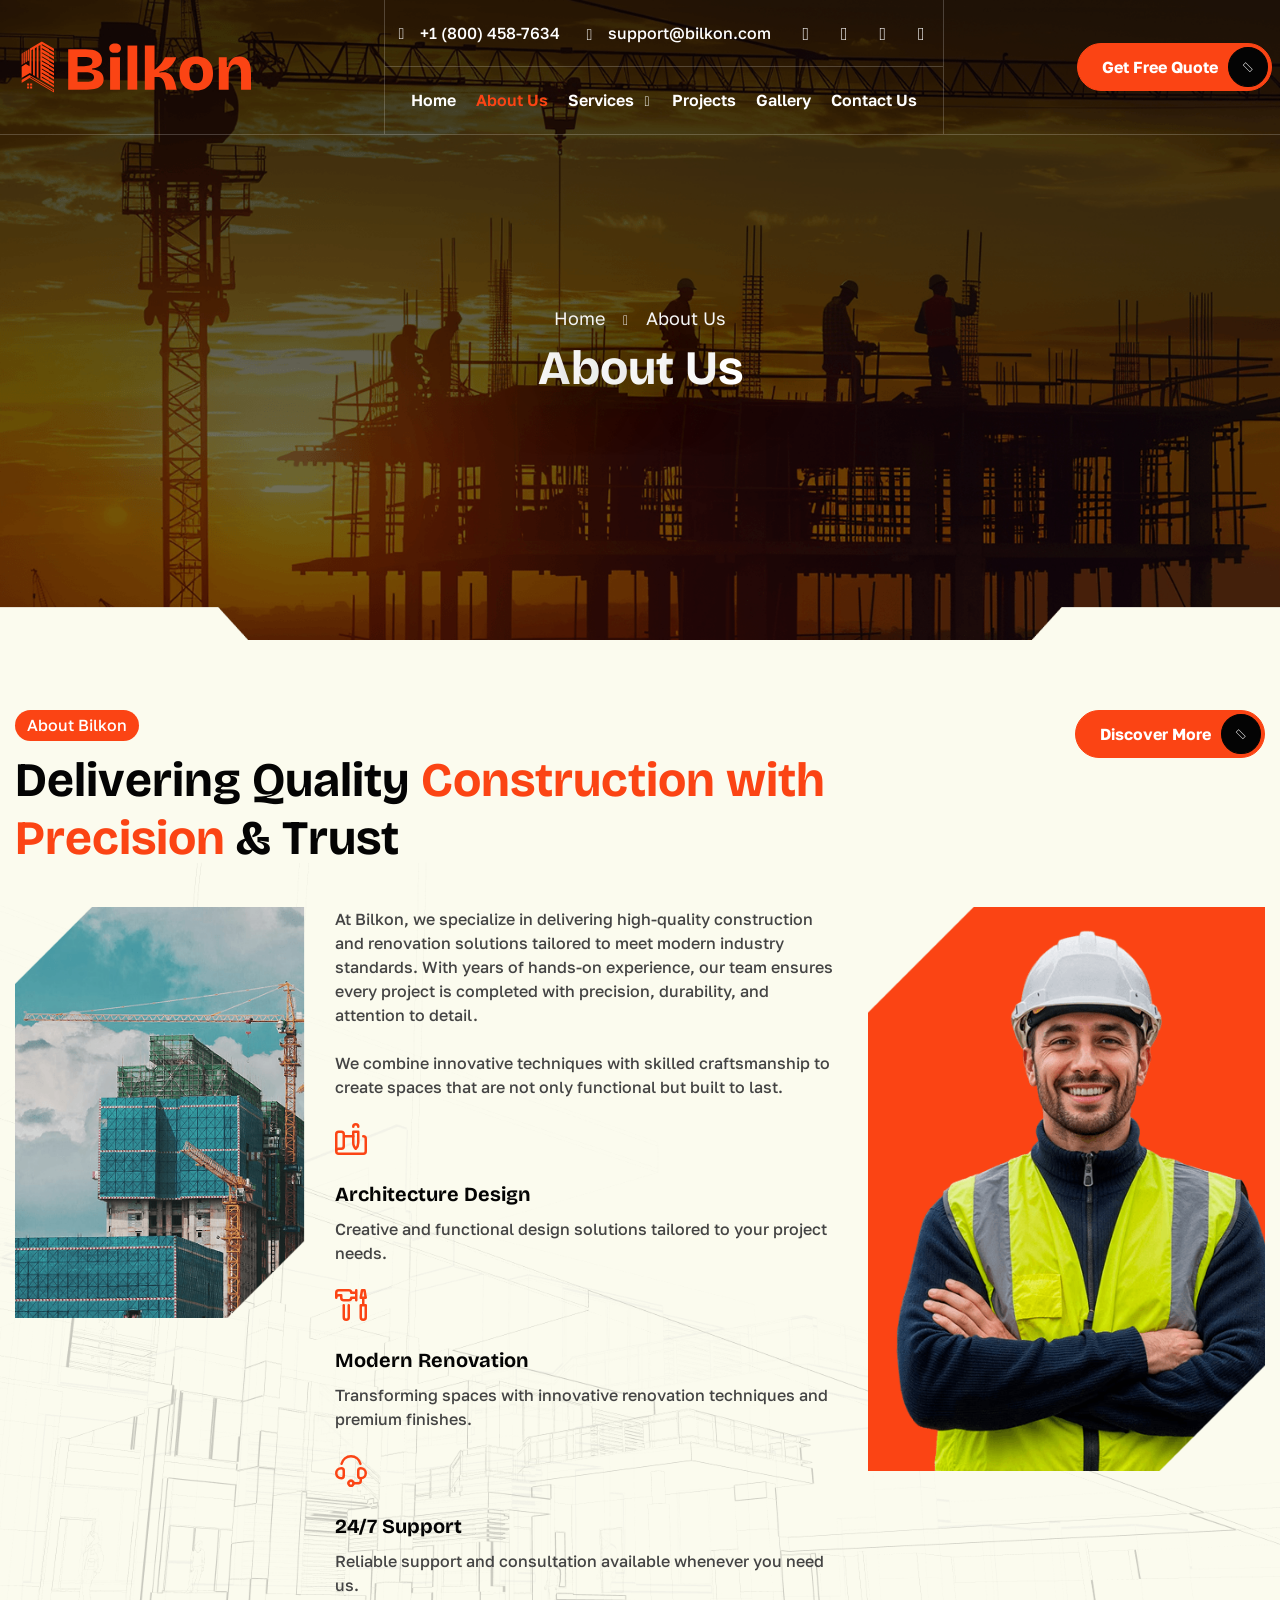
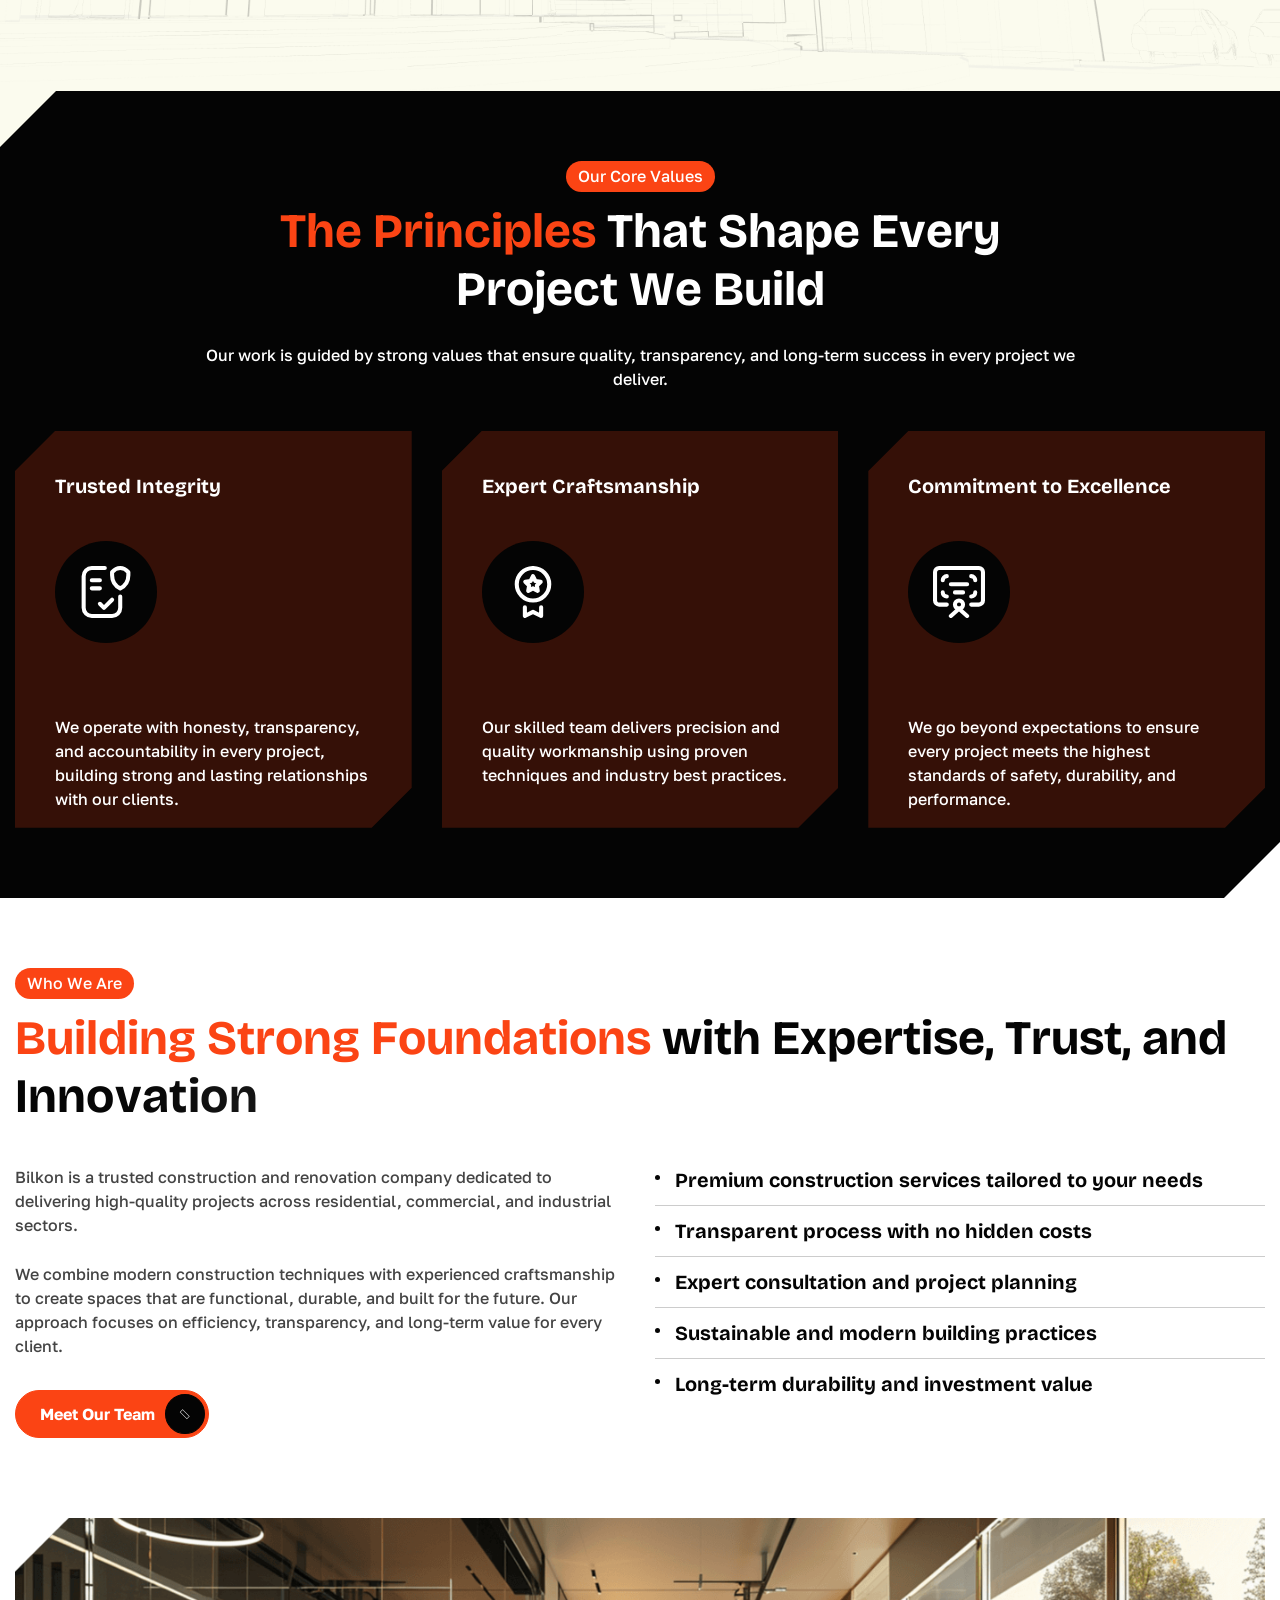
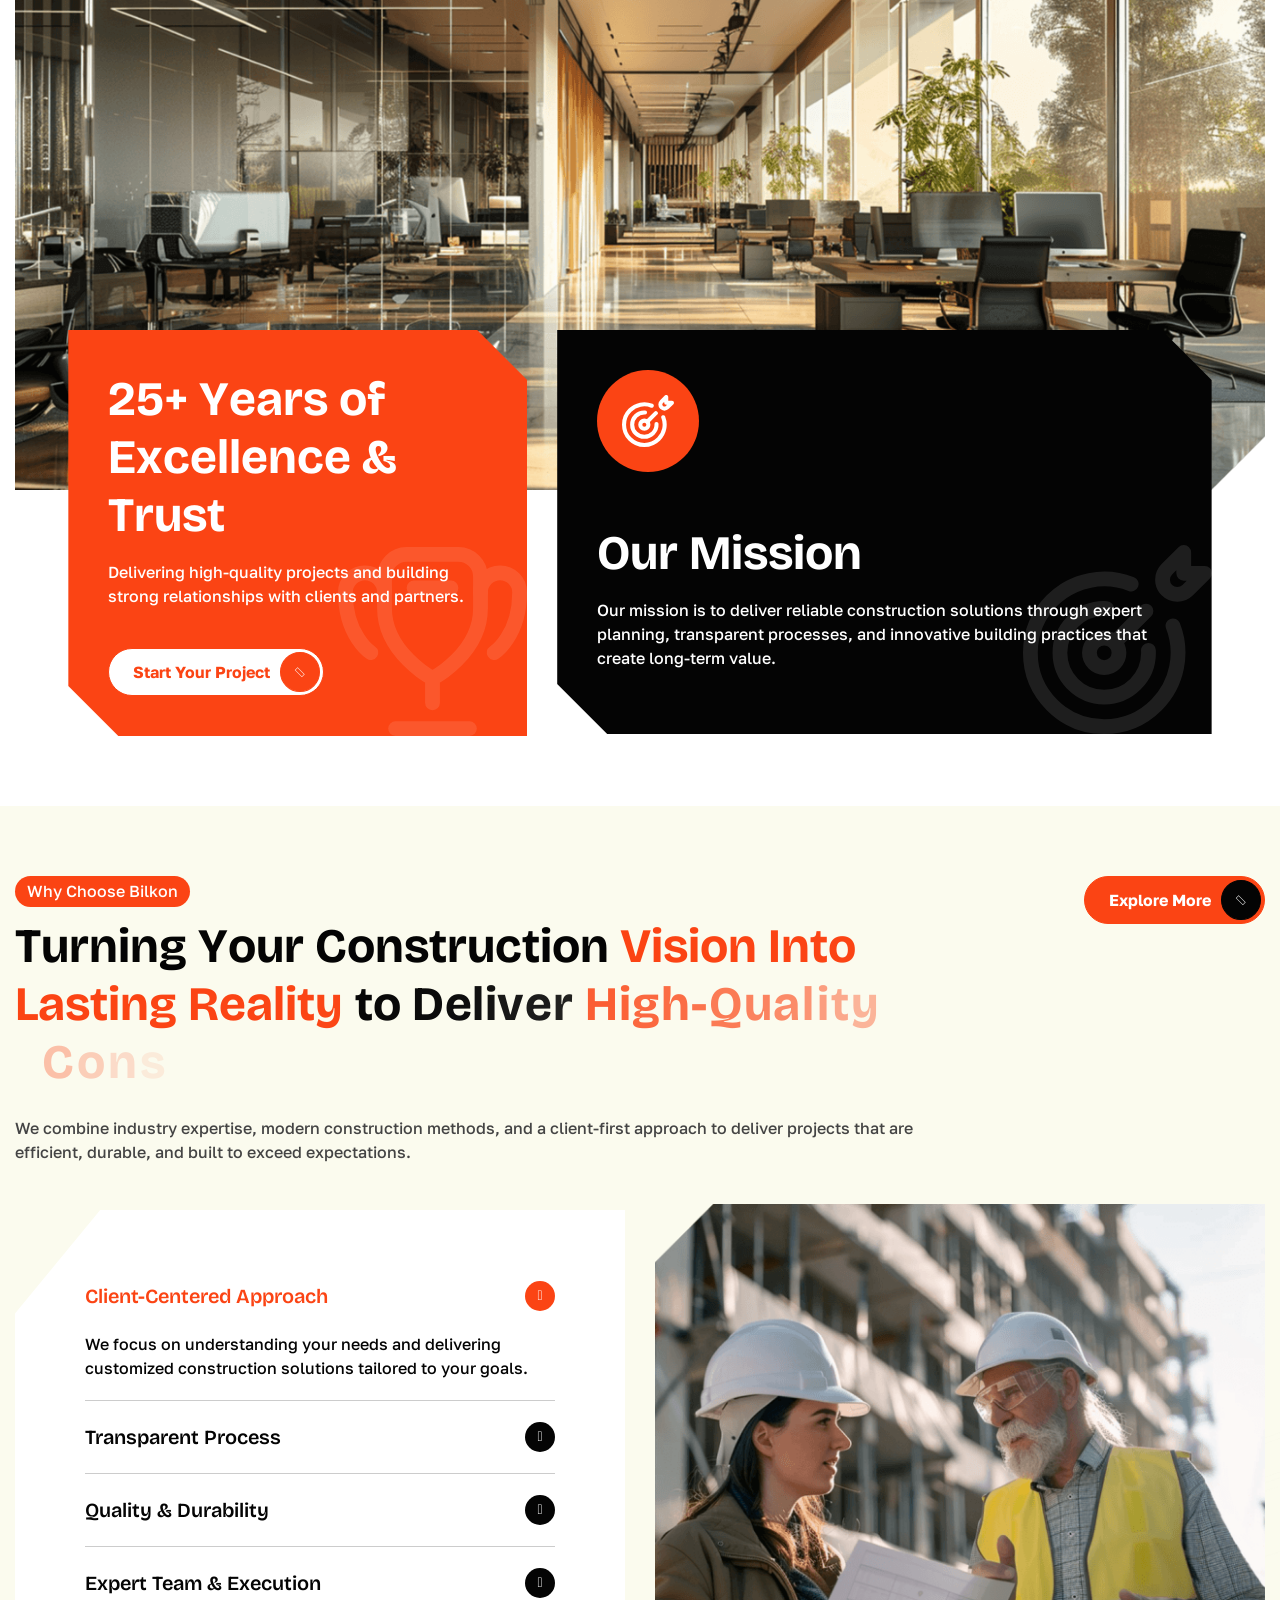
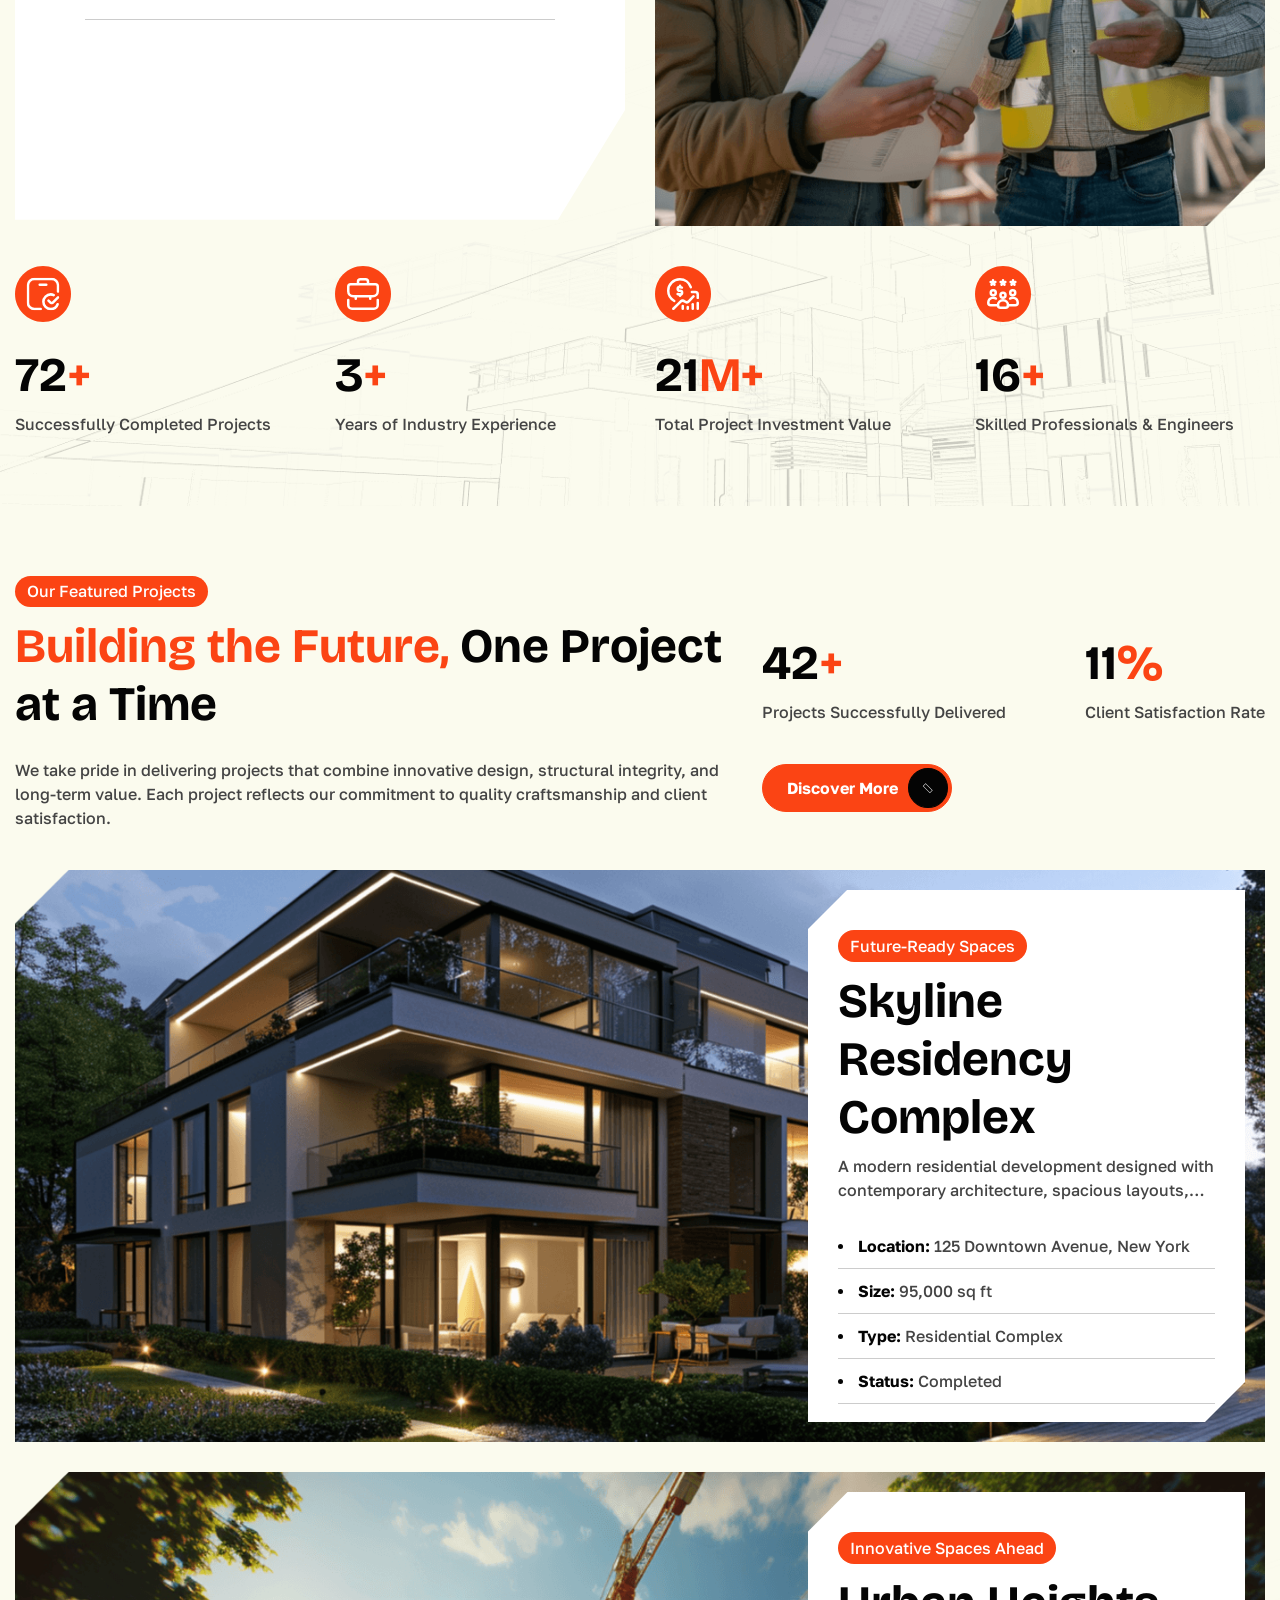
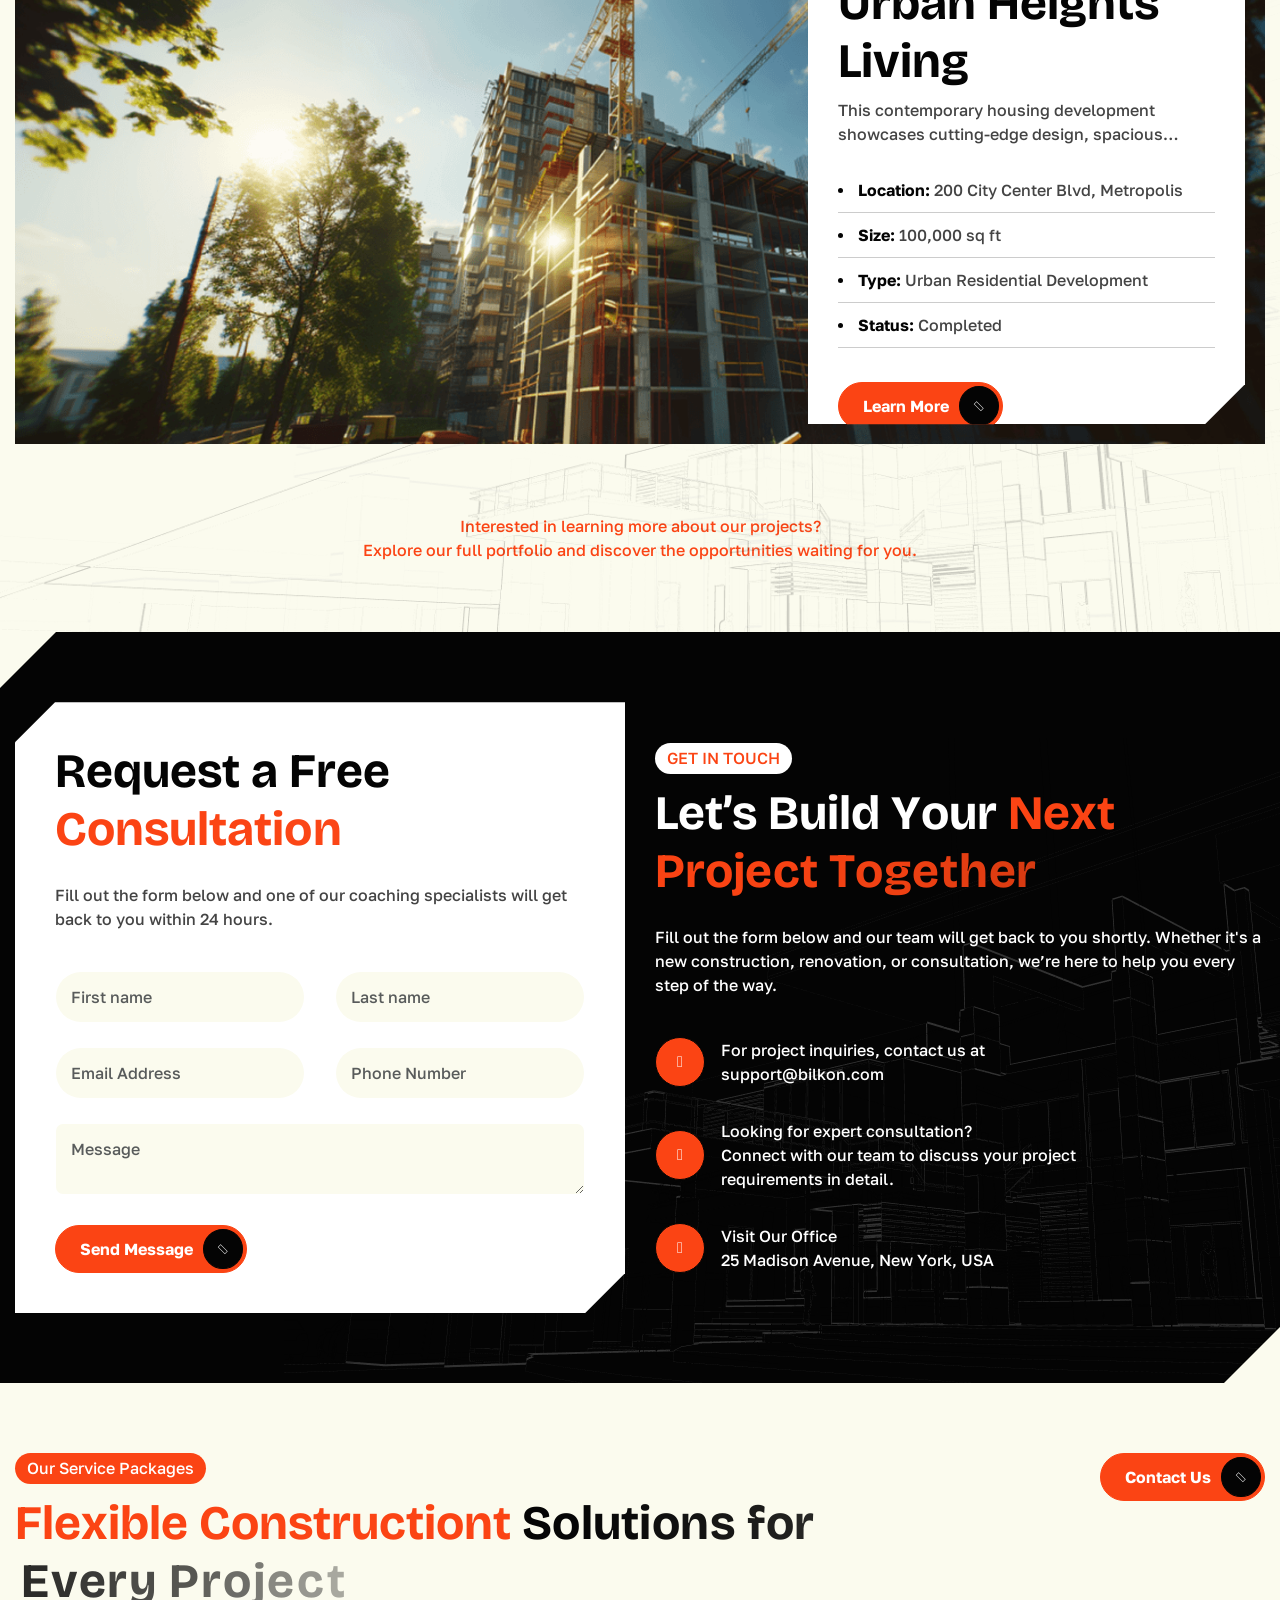
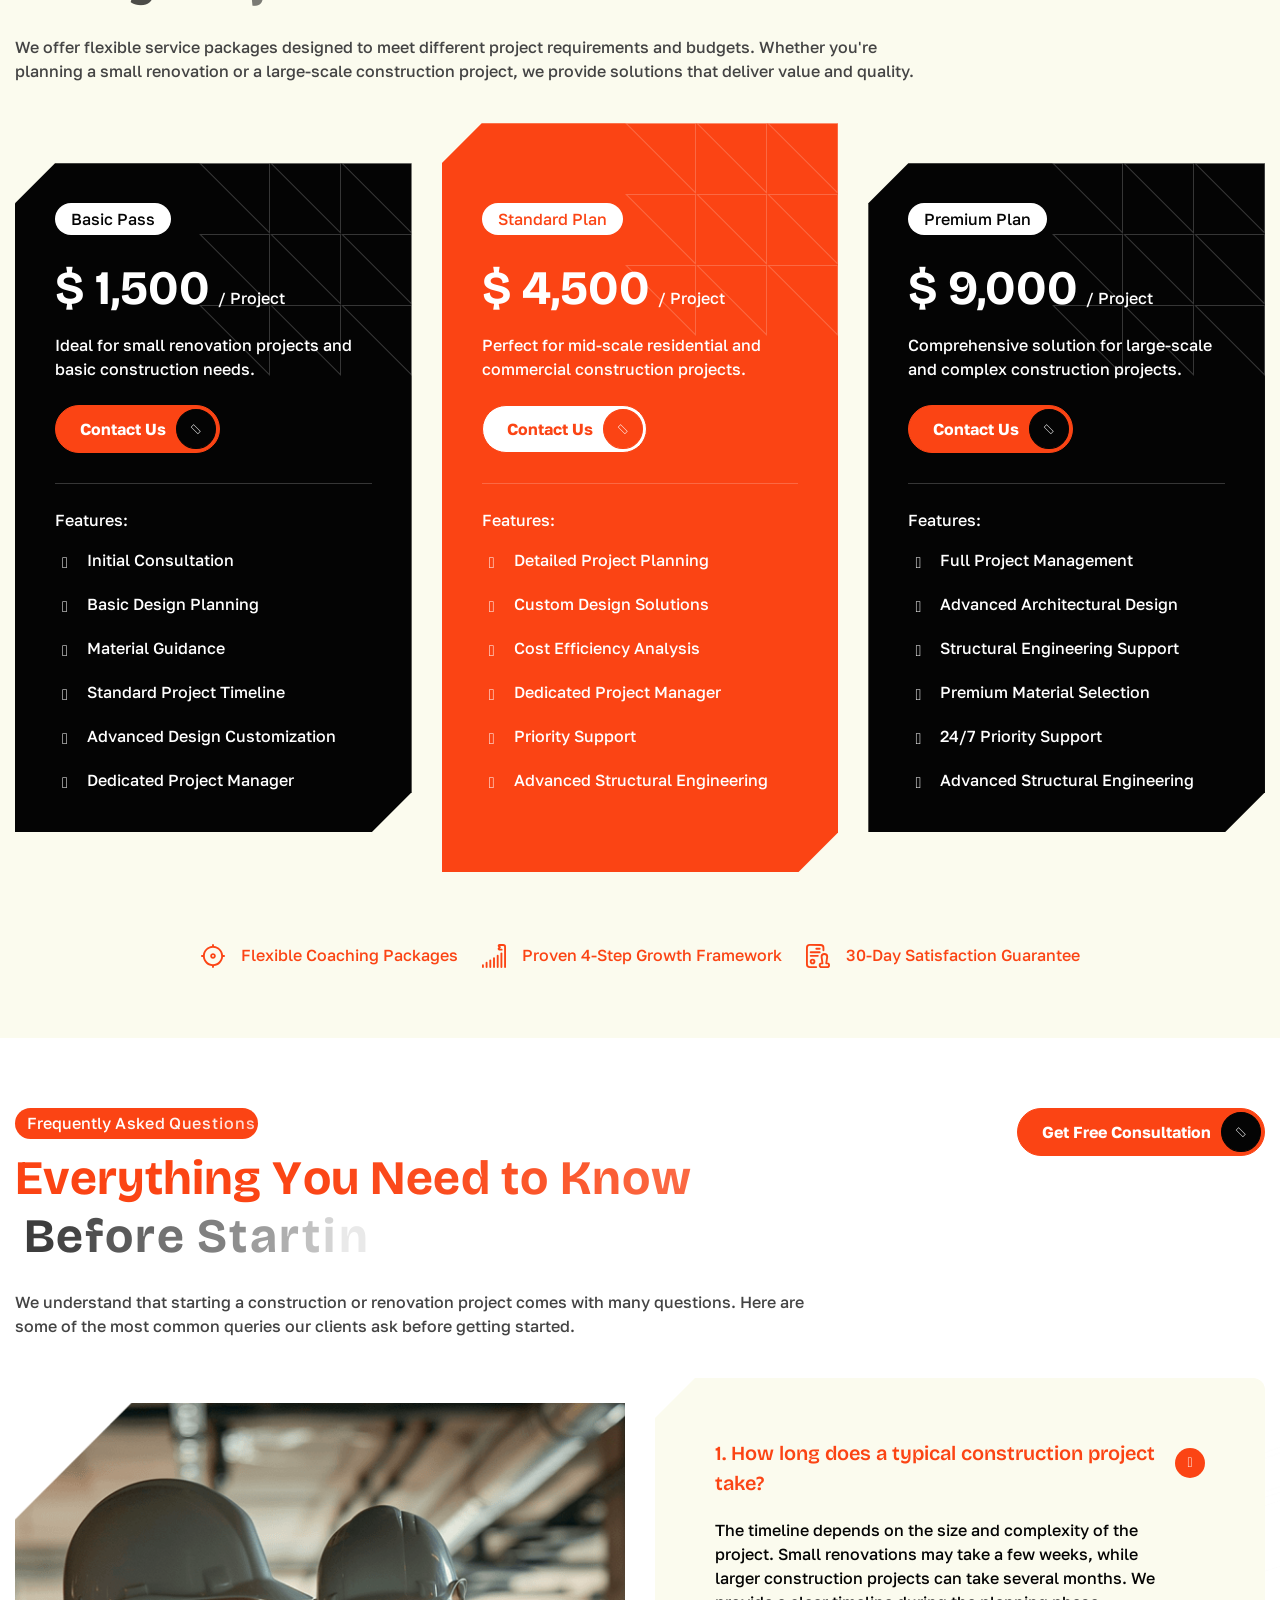
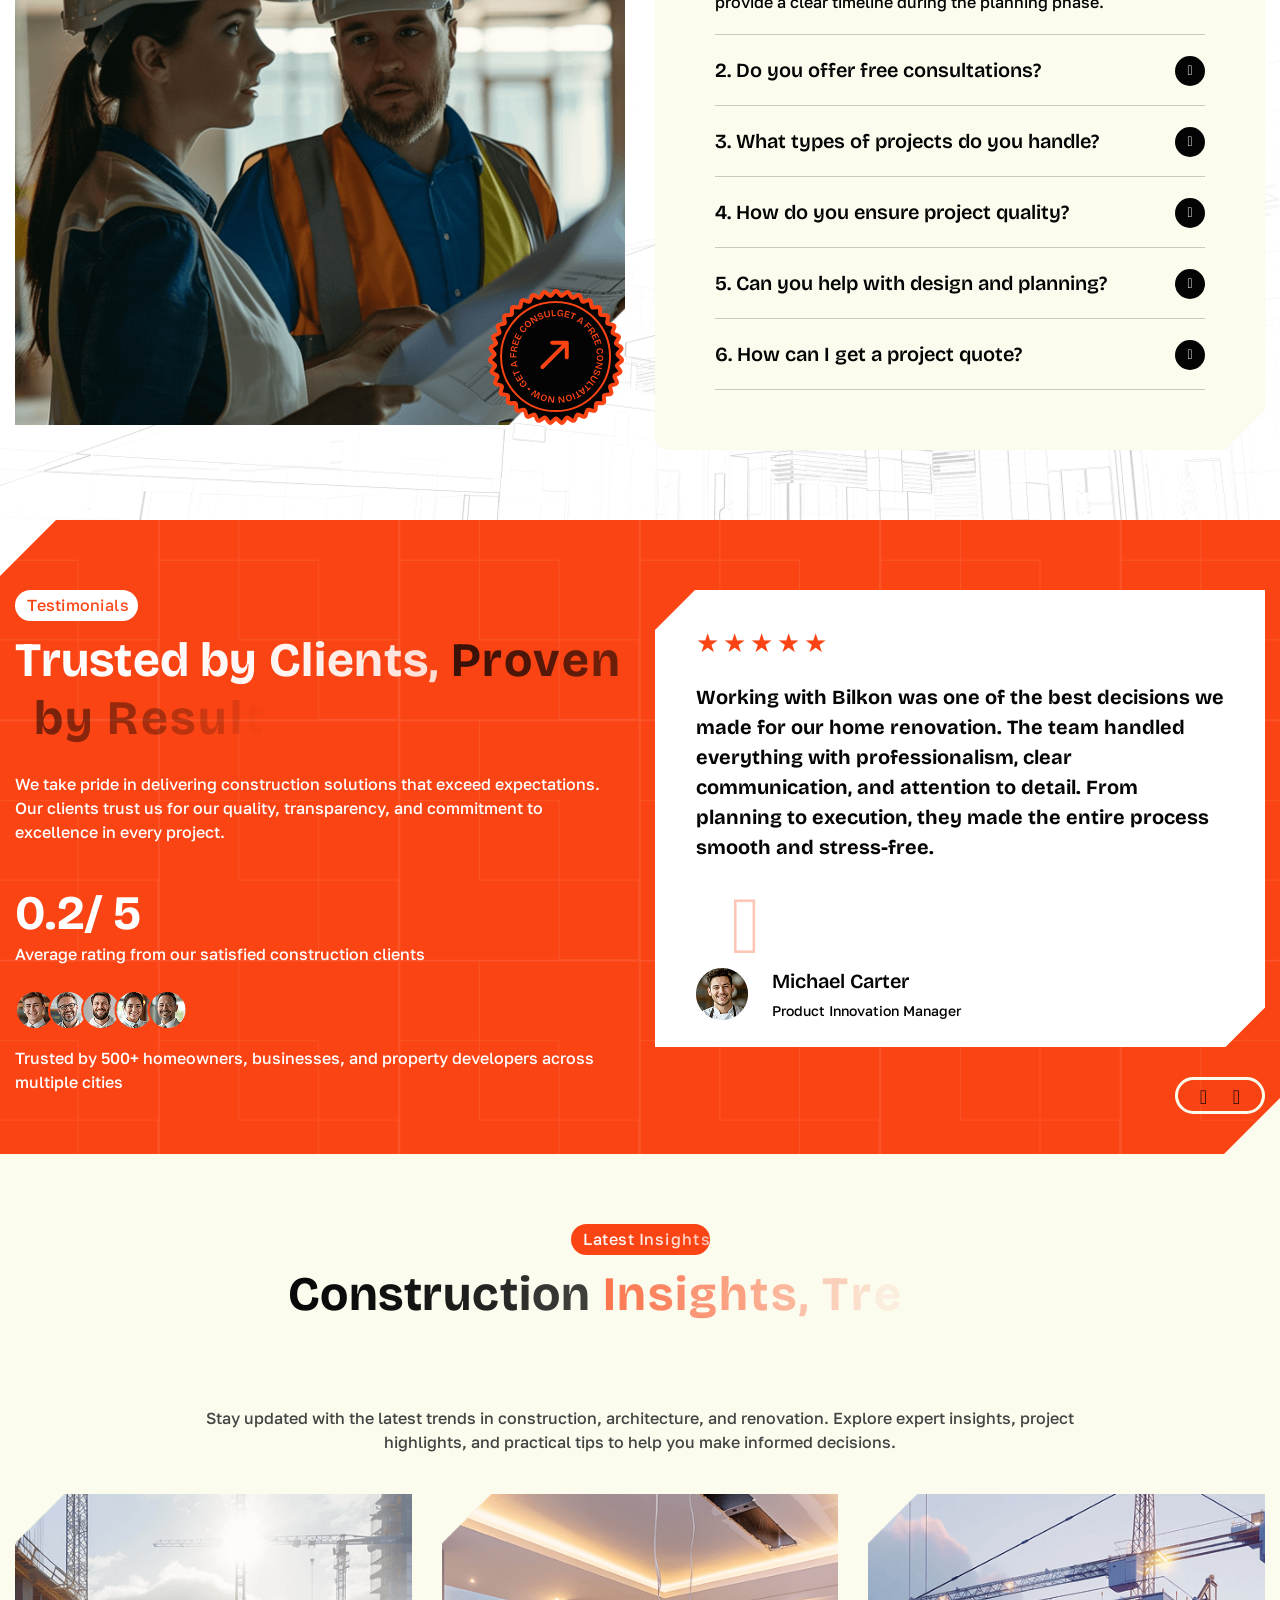
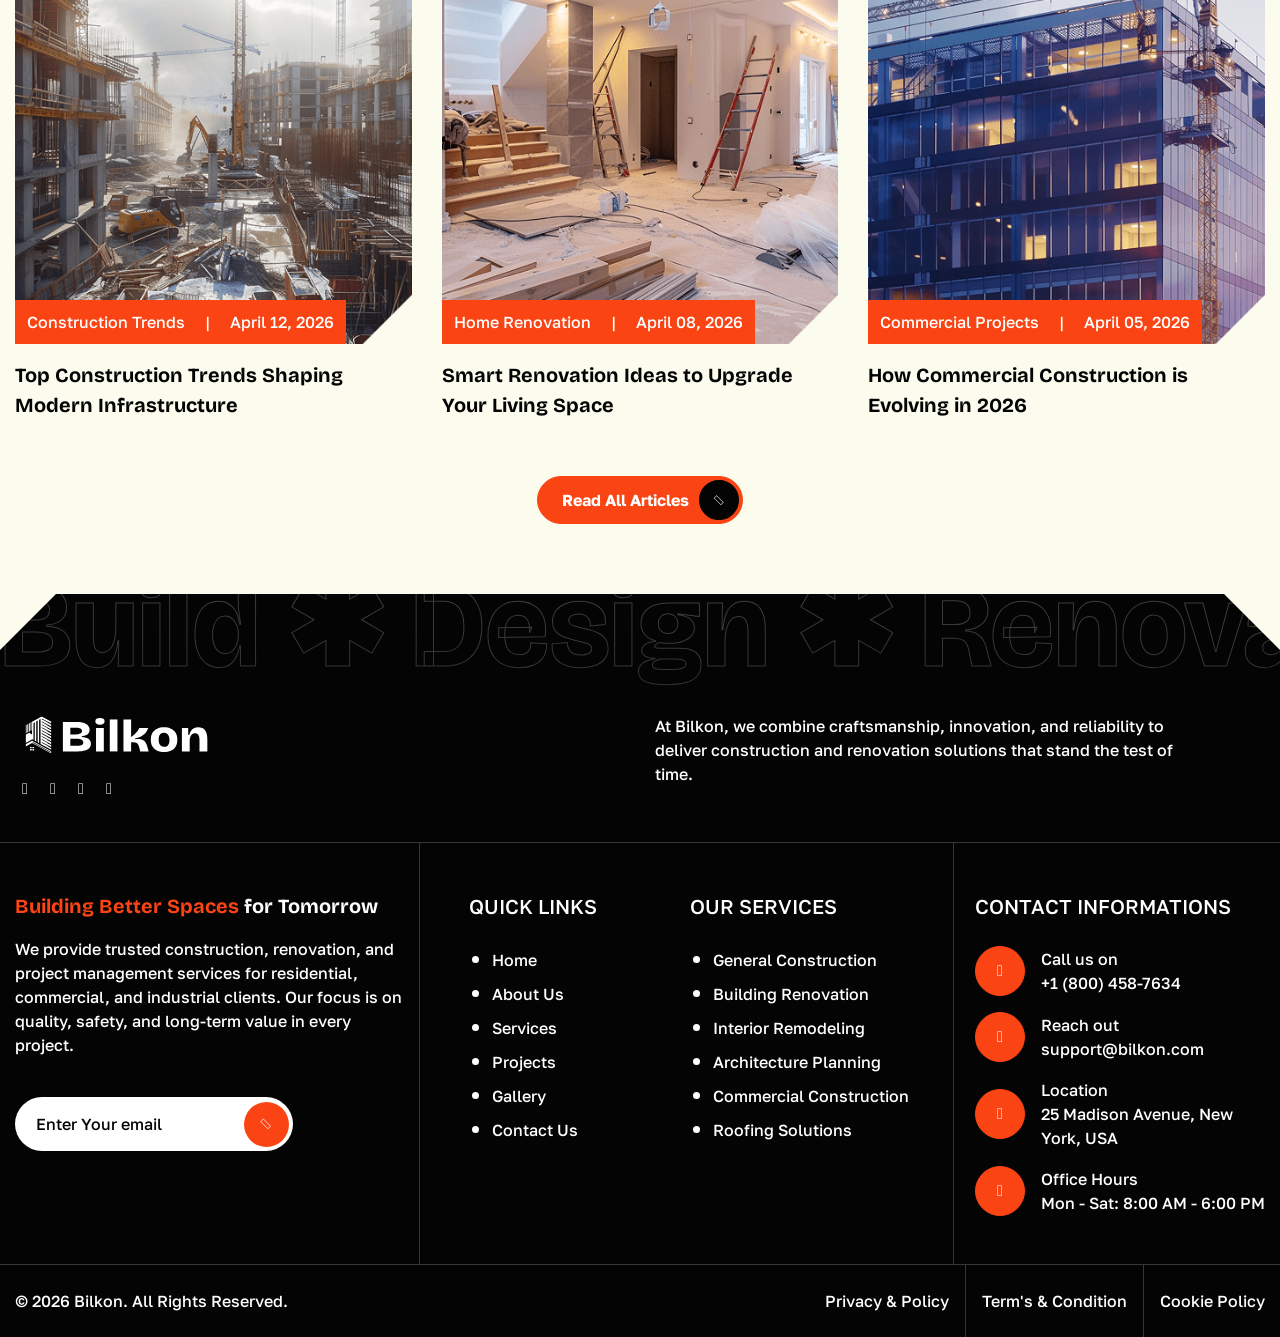
==== about.html @ c1ac2619 "add initial project files and assets for mehta-steel website" ====
<!DOCTYPE html>
<html lang="zxx">

<head>
    <!-- Meta -->
    <meta charset="utf-8">
    <meta http-equiv="X-UA-Compatible" content="IE=edge">
    <meta name="viewport" content="width=device-width, initial-scale=1.0">
    <meta name="description" content="">
    <meta name="keywords" content="">
    <meta name="robots" content="max-image-preview:large">
    <!-- Page Title -->
    <title>Bilkon | Construction - Renovation Building Template</title>
    <!-- Favicon Icon -->
    <link rel="shortcut icon" type="image/x-icon" href="assets/images/favicon.png">
    <!-- Bootstrap Css Link -->
    <link href="assets/css/bootstrap.min.css" rel="stylesheet" media="screen">
    <!-- Swiper Css -->
    <link rel="stylesheet" href="assets/css/swiper-bundle.min.css">
    <!-- Mouse Cursor Css File -->
    <link rel="stylesheet" href="assets/css/mousecursor.css">
    <!-- Magnific Popup Css File -->
    <link rel="stylesheet" href="assets/css/magnific-popup.css">
    <!-- Font Awesome Icon Css-->
    <link href="assets/css/all.min.css" rel="stylesheet" media="screen">
    <!-- SlickNav Css -->
    <link href="assets/css/slicknav.min.css" rel="stylesheet">
    <!-- Animation On Scroll Css File -->
    <link href="assets/css/aos.css" rel="stylesheet">
    <!-- Google Fonts Link-->
    <link rel="preconnect" href="https://fonts.googleapis.com">
    <link rel="preconnect" href="https://fonts.gstatic.com" crossorigin>
    <!-- Bricolage Grotesque Fonts Link -->
    <link href="https://fonts.googleapis.com/css2?family=Bricolage+Grotesque:opsz,wght@12..96,200..800&display=swap" rel="stylesheet">
    <!-- Golos Text Fonts Link -->
    <link href="https://fonts.googleapis.com/css2?family=Golos+Text:wght@400..900&display=swap" rel="stylesheet">
    <!-- Main Custom Css -->
    <link href="assets/css/custom.css" rel="stylesheet" media="screen">
</head>

<body>
    <!-- Preloader Start -->
    <div class="sis-preloader">
        <div class="sis-loading-container">
            <div class="sis-loading"></div>
            <div class="sis-loading-icon">
                <figure class="sis-reveal">
                    <img src="assets/images/loader.png" alt="Bilkon">
                </figure>
            </div>
        </div>
    </div>
    <!-- Preloader End -->
    <!-- Header New Start -->
    <header id="sisf-page-header" class="sisf-main-header sisf-standerd-header">
        <div id="sisf-page-header-inner" class="sisf-skin--light position-relative d-flex align-items-center">
            <div class="container px-2">
                <!-- Logo Start -->
                <a class="navbar-brand sisf-header-logo-link mobile-block" href="index.html">
               <img src="assets/images/logo.svg" alt="Logo">
               </a>
                <!-- Logo End -->
                <div class="sisf-centered-header-wrapper sisf--header d-flex justify-content-between align-items-center">
                    <!-- Logo Start -->
                    <a class="navbar-brand sisf-header-logo-link" href="index.html">
                  <img src="assets/images/logo.svg" alt="Logo">
                  </a>
                    <!-- Logo End -->
                    <nav class="navbar navbar-expand-lg d-block text-center">
                        <div class="sis-header-top">
                            <div class="sis-header_col">
                                <div class="sisf-widget-holder">
                                    <div class="sisf-top-bar-widget d-flex align-items-center gap-4">
                                        <div class="sisf-icon-list-item sisf-icon--icon-pack">
                                            <a href="tel:+1800458-7634" target="_self">                  
                                    <span class="sisf-e-title-inner">                           
                                    <span class="sisf-e-title-text"><i class="fa-solid pe-2 fa-phone"></i> +1 (800) 458-7634</span>
                                    </span>                 
                                    </a>
                                        </div>
                                        <div class="mail-us">
                                            <a href="mailto:support@bilkon.com"><span class="sisf-e-title-text"><i class="fa-regular fa-envelope pe-2"></i> support@bilkon.com</span></a>
                                        </div>
                                        <div class="social-icons-link">
                                            <ul class="list-unstyled p-0 m-0">
                                                <li class="me-3"><a href="#"><i class="fa-brands fa-facebook"></i></a></li>
                                                <li class="me-3"><a href="#"><i class="fa-brands fa-instagram"></i></a></li>
                                                <li class="me-3"><a href="#"><i class="fa-brands fa-x-twitter"></i></a></li>
                                                <li><a href="#"><i class="fa-brands fa-youtube"></i></a></li>
                                            </ul>
                                        </div>
                                    </div>
                                </div>
                            </div>
                        </div>
                        <!-- Main Menu Start -->
                        <div class="collapse navbar-collapse sis-main-menu p-3">
                            <div class="nav-menu-wrapper">
                                <ul class="navbar-nav" id="menu">
                                    <li class="nav-item">
                                        <a class="nav-link" href="index.html">Home</a>
                                    </li>
                                    <li class="nav-item"><a class="nav-link" href="about.html">About Us</a></li>
                                    <li class="nav-item submenu">
                                        <a class="nav-link" href="service.html">Services<i class="fas fa-chevron-down custom-toggle-icon ps-2"></i></a>
                                        <ul class="sub-menu">
                                            <li class="nav-item"><a class="nav-link" href="service.html">Our Services</a></li>
                                            <li class="nav-item"><a class="nav-link" href="service/service-single/service-single.html">Service Detail</a></li>
                                        </ul>
                                    </li>
                                    <li class="nav-item"><a class="nav-link" href="projects.html">Projects</a></li>
                                    <li class="nav-item"><a class="nav-link" href="gallery.html">Gallery</a></li>
                                    <li class="nav-item"><a class="nav-link" href="contact.html">Contact Us</a></li>
                                </ul>
                            </div>
                        </div>
                        <!-- Main Menu End -->
                    </nav>
                    <div class="sisf-widget-holder sisf--two d-flex align-items-center">
                        <div class="header-btn">
                            <a href="contact.html" class="sis-btn-default">Get Free Quote<i class="fa-solid fa-arrow-right"></i></a>
                        </div>
                    </div>
                </div>
                <div class="navbar-toggle"></div>
                <div class="responsive-menu"></div>
            </div>
        </div>
    </header>
    <!-- Header New End -->
    <!-- Banner Section Start -->
    <div class="sisf-banner position-relative">
        <div class="banner-img sis-comman-bg">
            <figure>
                <img src="assets/images/page-banner.png" alt="Bilkon">
            </figure>
        </div>
        <div class="sisf-page-title sisf-m sisf-title--standard sisf-alignment--center">
            <div class="sisf-m-inner container">
                <div class="sisf-breadcrumbs mb-2">
                    <a class="sisf-breadcrumbs-link text-white" href="index.html">
                  <span>Home</span>
                  </a>
                    <span class="sisf-breadcrumbs-separator text-white mx-2"><i class="fa-solid fa-chevron-right"></i></span>
                    <span class="sisf-breadcrumbs-current text-white">About Us</span>
                </div>
                <div class="sisf-m-content sisf-content-grid ">
                    <h1 class="sisf-m-title text-white sis-text-anime-style-3 entry-title">About Us</h1>
                </div>
            </div>
        </div>
    </div>
    <!-- Banner Section End -->
    <!-- About Us Section Start -->
    <div class="sis-about-us-section sis-comman-bg position-relative section">
        <div class="sisf-sis-bottom-left-image">
            <figure>
                <img src="assets/images/page-image.png" alt="Bilkon">
            </figure>
        </div>
        <div class="container">
            <div class="row">
                <div class="col-lg-9">
                    <!-- Setion Title Start -->
                    <div class="sisf-sis-section-title sis-section-title">
                        <span class="sisf-m-subtitle sis-text-anime-style-3">About Bilkon</span>
                        <h2 class="sisf-m-title sis-text-anime-style-3">Delivering Quality <span class="sisf-e-colored">Construction with Precision</span> & Trust</h2>
                    </div>
                    <!-- Setion Title End -->
                </div>
                <div class="col-lg-3">
                    <!-- Setion Title Start -->
                    <div class="sisf-sis-section-title text-end mb-0 sis-section-title">
                        <div class="sisf-m-button d-inline-block" data-aos="fade-up" data-aos-delay="500">
                            <a href="about.html" class="sis-btn-default">Discover More <i class="fa-solid fa-arrow-right"></i></a>
                        </div>
                    </div>
                    <!-- Setion Title End -->
                </div>
            </div>
            <div class="row">
                <div class="col-md-3">
                    <div class="sis-about-left-image">
                        <figure class="sis-reveal sis-image-anime">
                            <img src="assets/images/about-left.png" class="w-100" alt="Bilkon">
                        </figure>
                    </div>
                </div>
                <div class="col-md-5">
                    <div class="sisf-m-text" data-aos="fade-up" data-aos-delay="100">
                        <p>At Bilkon, we specialize in delivering high-quality construction and renovation solutions tailored to meet modern industry standards. With years of hands-on experience, our team ensures every project is completed with precision,
                            durability, and attention to detail.</p>
                    </div>
                    <div class="sisf-m-text" data-aos="fade-up" data-aos-delay="300">
                        <p>We combine innovative techniques with skilled craftsmanship to create spaces that are not only functional but built to last. </p>
                    </div>
                    <div class="sisf-e-about-content" data-aos="fade-up" data-aos-delay="100">
                        <div class="sis-e-inner">
                            <div class="sisf-m-icon mb-4">
                                <figure>
                                    <img src="assets/images/about-icon1.svg" alt="Bilkon">
                                </figure>
                            </div>
                            <div class="sis-e-content">
                                <div class="sis-e-title mb-2">
                                    <h3>Architecture Design</h3>
                                </div>
                                <div class="sis-e-text">
                                    <p>Creative and functional design solutions tailored to your project needs.</p>
                                </div>
                            </div>
                        </div>
                    </div>
                    <div class="sisf-e-about-content" data-aos="fade-up" data-aos-delay="300">
                        <div class="sis-e-inner">
                            <div class="sisf-m-icon mb-4">
                                <figure>
                                    <img src="assets/images/about-icon2.svg" alt="Bilkon">
                                </figure>
                            </div>
                            <div class="sis-e-content">
                                <div class="sis-e-title mb-2">
                                    <h3>Modern Renovation</h3>
                                </div>
                                <div class="sis-e-text">
                                    <p>Transforming spaces with innovative renovation techniques and premium finishes.</p>
                                </div>
                            </div>
                        </div>
                    </div>
                    <div class="sisf-e-about-content" data-aos="fade-up" data-aos-delay="500">
                        <div class="sis-e-inner">
                            <div class="sisf-m-icon mb-4">
                                <figure>
                                    <img src="assets/images/about-icon3.svg" alt="Bilkon">
                                </figure>
                            </div>
                            <div class="sis-e-content">
                                <div class="sis-e-title mb-2">
                                    <h3>24/7 Support</h3>
                                </div>
                                <div class="sis-e-text">
                                    <p>Reliable support and consultation available whenever you need us.</p>
                                </div>
                            </div>
                        </div>
                    </div>
                </div>
                <div class="col-md-4">
                    <div class="sis-about-right-image">
                        <figure class="sis-reveal sis-image-anime">
                            <img src="assets/images/about-right.png" class="w-100" alt="Bilkon">
                        </figure>
                    </div>
                </div>
            </div>
        </div>
    </div>
    <!-- About Us Section End -->
    <!-- Our Core Value Section Start -->
    <div class="sis-our-core-value-section sis-page-background position-relative sisf-section">
        <div class="sisf-sis-top-left-image">
            <figure>
                <img src="assets/images/top-left.svg" alt="Bilkon">
            </figure>
        </div>
        <div class="sisf-sis-bottom-right-image">
            <figure>
                <img src="assets/images/white-bottom-right.svg" alt="Bilkon">
            </figure>
        </div>
        <div class="container">
            <div class="row">
                <div class="col-12">
                    <!-- Setion Title Start -->
                    <div class="sisf-sis-section-title text-center sis-section-title">
                        <span class="sisf-m-subtitle sis-text-anime-style-3">Our Core Values</span>
                        <h2 class="sisf-m-title text-white sis-text-anime-style-3"><span class="sisf-e-colored">The Principles</span> That Shape Every<br> Project We Build</h2>
                        <div class="sisf-m-text" data-aos="fade-up" data-aos-delay="100">
                            <p class="text-white">Our work is guided by strong values that ensure quality, transparency, and long-term success in every project we<br> deliver.</p>
                        </div>
                    </div>
                    <!-- Setion Title End -->
                </div>
            </div>
            <div class="row">
                <div class="col-lg-4 col-md-6">
                    <div class="sis-core-value-content sis-clip" data-aos="fade-up" data-aos-delay="100">
                        <div class="sisf-e-inner">
                            <div class="sis-e-content-title mb-4">
                                <h3 class="text-white">Trusted Integrity</h3>
                            </div>
                            <div class="sis-core-value-icon pt-3 mb-4">
                                <figure>
                                    <img src="assets/images/core-value-icon1.svg" alt="Bilkon">
                                </figure>
                            </div>
                            <div class="sis-e-discription pt-5">
                                <p class="text-white">We operate with honesty, transparency, and accountability in every project, building strong and lasting relationships with our clients.</p>
                            </div>
                        </div>
                    </div>
                </div>
                <div class="col-lg-4 col-md-6">
                    <div class="sis-core-value-content sis-clip" data-aos="fade-up" data-aos-delay="300">
                        <div class="sisf-e-inner">
                            <div class="sis-e-content-title mb-4">
                                <h3 class="text-white">Expert Craftsmanship</h3>
                            </div>
                            <div class="sis-core-value-icon pt-3 mb-4">
                                <figure>
                                    <img src="assets/images/core-value-icon2.svg" alt="Bilkon">
                                </figure>
                            </div>
                            <div class="sis-e-discription pt-5">
                                <p class="text-white">Our skilled team delivers precision and quality workmanship using proven techniques and industry best practices.</p>
                            </div>
                        </div>
                    </div>
                </div>
                <div class="col-lg-4 col-md-6">
                    <div class="sis-core-value-content sis-clip" data-aos="fade-up" data-aos-delay="500">
                        <div class="sisf-e-inner mb-0">
                            <div class="sis-e-content-title mb-4">
                                <h3 class="text-white">Commitment to Excellence</h3>
                            </div>
                            <div class="sis-core-value-icon pt-3 mb-4">
                                <figure>
                                    <img src="assets/images/core-value-icon3.svg" alt="Bilkon">
                                </figure>
                            </div>
                            <div class="sis-e-discription pt-5">
                                <p class="text-white">We go beyond expectations to ensure every project meets the highest standards of safety, durability, and performance.</p>
                            </div>
                        </div>
                    </div>
                </div>
            </div>
        </div>
    </div>
    <!-- Our Core Value Section End -->
    <!-- Who We Are Section Start -->
    <div class="sis-who-we-are-section sisf-section">
        <div class="container">
            <div class="row">
                <div class="col-12">
                    <!-- Setion Title Start -->
                    <div class="sisf-sis-section-title sis-section-title">
                        <span class="sisf-m-subtitle sis-text-anime-style-3">Who We Are</span>
                        <h2 class="sisf-m-title sis-text-anime-style-3"><span class="sisf-e-colored">Building Strong Foundations</span> with Expertise, Trust, and Innovation</h2>
                    </div>
                    <!-- Setion Title End -->
                </div>
            </div>
            <div class="row">
                <div class="col-md-6">
                    <!-- Setion Title Start -->
                    <div class="sisf-sis-section-title sis-section-title">
                        <div class="sisf-m-text" data-aos="fade-up" data-aos-delay="100">
                            <p class="mt-0">Bilkon is a trusted construction and renovation company dedicated to delivering high-quality projects across residential, commercial, and industrial sectors.</p>
                        </div>
                        <div class="sisf-m-text" data-aos="fade-up" data-aos-delay="300">
                            <p>We combine modern construction techniques with experienced craftsmanship to create spaces that are functional, durable, and built for the future. Our approach focuses on efficiency, transparency, and long-term value for every
                                client.</p>
                        </div>
                        <div class="sisf-m-button pt-4 mt-2" data-aos="fade-up" data-aos-delay="500">
                            <a href="about.html" class="sis-btn-default">Meet Our Team <i class="fa-solid fa-arrow-right"></i></a>
                        </div>
                    </div>
                    <!-- Setion Title End -->
                </div>
                <div class="col-md-6">
                    <div class="sisf-sis-page-contents-list">
                        <div class="sisf-sis-page-contents-list-item" data-aos="fade-up" data-aos-delay="100">
                            <h3>Premium construction services tailored to your needs</h3>
                        </div>
                        <div class="sisf-sis-page-contents-list-item" data-aos="fade-up" data-aos-delay="200">
                            <h3>Transparent process with no hidden costs</h3>
                        </div>
                        <div class="sisf-sis-page-contents-list-item" data-aos="fade-up" data-aos-delay="300">
                            <h3>Expert consultation and project planning</h3>
                        </div>
                        <div class="sisf-sis-page-contents-list-item" data-aos="fade-up" data-aos-delay="400">
                            <h3>Sustainable and modern building practices</h3>
                        </div>
                        <div class="sisf-sis-page-contents-list-item" data-aos="fade-up" data-aos-delay="500">
                            <h3 class="border-0">Long-term durability and investment value</h3>
                        </div>
                    </div>
                </div>
                <div class="col-12">
                    <div class="sis-who-we-are-full-image">
                        <figure class="sis-reveal sis-image-anime">
                            <img src="assets/images/who-we-are-image.png" class="w-100" alt="Bilkon">
                        </figure>
                    </div>
                </div>
            </div>
            <div class="sisf-sis-bottom-content-part">
                <div class="row">
                    <div class="col-11 ms-auto me-auto">
                        <div class="row">
                            <div class="col-md-5">
                                <div class="sisf-bottom-left-content" data-aos="fade-up" data-aos-delay="100">
                                    <div class="sis-e-inner">
                                        <div class="sis-e-title mb-3">
                                            <h2 class="text-white sis-text-anime-style-3">25+ Years of<br> Excellence &<br> Trust</h2>
                                        </div>
                                        <div class="sisf-m-text">
                                            <p class="text-white">Delivering high-quality projects and building strong relationships with clients and partners.</p>
                                        </div>
                                        <div class="sisf-m-button pt-3">
                                            <a href="projects.html" class="sis-btn-default btn-dark">Start Your Project <i class="fa-solid fa-arrow-right"></i></a>
                                        </div>
                                        <div class="sis-e-content-icon-bottom">
                                            <figure>
                                                <img src="assets/images/content-icon1.svg" alt="Bilkon">
                                            </figure>
                                        </div>
                                    </div>
                                </div>
                            </div>
                            <div class="col-md-7">
                                <div class="sisf-bottom-right-content sis-page-background" data-aos="fade-up" data-aos-delay="300">
                                    <div class="sis-e-inner mb-0">
                                        <div class="sis-e-icon-top mb-1">
                                            <figure>
                                                <img src="assets/images/content-icon2.svg" alt="Bilkon">
                                            </figure>
                                        </div>
                                        <div class="sis-e-title pt-5 mb-3">
                                            <h2 class="text-white sis-text-anime-style-3">Our Mission</h2>
                                        </div>
                                        <div class="sisf-m-text">
                                            <p class="text-white">Our mission is to deliver reliable construction solutions through expert planning, transparent processes, and innovative building practices that create long-term value.</p>
                                        </div>
                                        <div class="sis-e-content-icon-bottom">
                                            <figure>
                                                <img src="assets/images/content-icon3.svg" alt="Bilkon">
                                            </figure>
                                        </div>
                                    </div>
                                </div>
                            </div>
                        </div>
                    </div>
                </div>
            </div>
        </div>
    </div>
    <!-- Who We Are Section End -->
    <!-- Why Choose Section Start -->
    <div class="sis-our-process-section sis-comman-bg position-relative section">
        <div class="sisf-sis-bottom-right-image">
            <figure>
                <img src="assets/images/page-image1.png" alt="Bilkon">
            </figure>
        </div>
        <div class="container">
            <div class="row">
                <div class="col-md-9">
                    <!-- Setion Title Start -->
                    <div class="sisf-sis-section-title sis-section-title">
                        <span class="sisf-m-subtitle sis-text-anime-style-3">Why Choose Bilkon</span>
                        <h2 class="sisf-m-title sis-text-anime-style-3">Turning Your Construction <span class="sisf-e-colored">Vision Into Lasting Reality</span> to Deliver <span class="sisf-e-colored">High-Quality Construction Projects </span></h2>
                        <div class="sisf-m-text" data-aos="fade-up" data-aos-delay="100">
                            <p>We combine industry expertise, modern construction methods, and a client-first approach to deliver projects that are efficient, durable, and built to exceed expectations.</p>
                        </div>
                    </div>
                    <!-- Setion Title End -->
                </div>
                <div class="col-md-3">
                    <!-- Setion Title Start -->
                    <div class="sisf-sis-section-title text-end sis-section-title">
                        <div class="sisf-m-button d-inline-block" data-aos="fade-up" data-aos-delay="500">
                            <a href="about.html" class="sis-btn-default">Explore More <i class="fa-solid fa-arrow-right"></i></a>
                        </div>
                    </div>
                    <!-- Setion Title End -->
                </div>
            </div>
            <div class="row align-items-center">
                <div class="col-lg-6">
                    <div class="sisf-page-accordian left rounded-0">
                        <div class="accordion sisf-clip rounded-0" id="sis-Accordion" data-aos="fade-up" data-aos-delay="100" data-aos-duration="1200">
                            <!-- Accordion Item Start-->
                            <div class="accordion-item mt-0">
                                <h2 class="accordion-header sis-comman-title">
                                    <button class="accordion-button mt-0" data-bs-toggle="collapse" data-bs-target="#sis-one">
                              <span>Client-Centered Approach</span>
                              </button>
                                </h2>
                                <div id="sis-one" class="accordion-collapse collapse show" data-bs-parent="#sis-Accordion">
                                    <div class="accordion-body ps-0 pt-0">
                                        <div class="sisf-e-content-inner">
                                            <p class="mb-0">We focus on understanding your needs and delivering customized construction solutions tailored to your goals.</p>
                                        </div>
                                    </div>
                                </div>
                            </div>
                            <!-- Accordion Item End-->
                            <!-- Accordion Item Start-->
                            <div class="accordion-item">
                                <h2 class="accordion-header sis-comman-title">
                                    <button class="accordion-button collapsed" data-bs-toggle="collapse" data-bs-target="#sis-two">
                              <span>Transparent Process</span>
                              </button>
                                </h2>
                                <div id="sis-two" class="accordion-collapse collapse" data-bs-parent="#sis-Accordion">
                                    <div class="accordion-body ps-0 pt-0">
                                        <div class="sisf-e-content-inner">
                                            <p class="mb-0">We focus on understanding your needs and delivering customized construction solutions tailored to your goals.</p>
                                        </div>
                                    </div>
                                </div>
                            </div>
                            <!-- Accordion Item End-->
                            <!-- Accordion Item Start-->
                            <div class="accordion-item">
                                <h2 class="accordion-header sis-comman-title">
                                    <button class="accordion-button collapsed" data-bs-toggle="collapse" data-bs-target="#sis-three">
                              <span>Quality & Durability</span>
                              </button>
                                </h2>
                                <div id="sis-three" class="accordion-collapse collapse" data-bs-parent="#sis-Accordion">
                                    <div class="accordion-body ps-0 pt-0">
                                        <div class="sisf-e-content-inner">
                                            <p class="mb-0">We focus on understanding your needs and delivering customized construction solutions tailored to your goals.</p>
                                        </div>
                                    </div>
                                </div>
                            </div>
                            <!-- Accordion Item End-->
                            <!-- Accordion Item Start-->
                            <div class="accordion-item">
                                <h2 class="accordion-header sis-comman-title">
                                    <button class="accordion-button collapsed" data-bs-toggle="collapse" data-bs-target="#sis-four">
                              <span>Expert Team & Execution</span>
                              </button>
                                </h2>
                                <div id="sis-four" class="accordion-collapse collapse" data-bs-parent="#sis-Accordion">
                                    <div class="accordion-body ps-0 pt-0">
                                        <div class="sisf-e-content-inner">
                                            <p class="mb-0">We focus on understanding your needs and delivering customized construction solutions tailored to your goals.</p>
                                        </div>
                                    </div>
                                </div>
                            </div>
                            <!-- Accordion Item End-->
                        </div>
                    </div>
                </div>
                <div class="col-lg-6">
                    <div class="sisf-why-choose-image">
                        <figure class="sis-image-anime sis-reveal">
                            <img src="assets/images/why-choose-img-right.png" class="w-100" alt="Bilkon">
                        </figure>
                    </div>
                </div>
            </div>
            <div class="sis-why-choose-counter">
                <div class="row">
                    <div class="col-lg-3 col-md-6">
                        <!-- Couter Item Start -->
                        <div class="sis-counter-item" data-aos="fade-up" data-aos-delay="100">
                            <!-- Counter Image Start -->
                            <div class="sis-e-counter-image mb-4">
                                <figure>
                                    <img src="assets/images/counter-icon1.svg" alt="Bilkon">
                                </figure>
                            </div>
                            <!-- Counter Image Start -->
                            <!-- Counter Image End -->
                            <div class="sis-e-content">
                                <!-- Counter Title Start -->
                                <div class="sis-counter-title">
                                    <h2 class="d-flex align-items-center mb-2">
                                        <span class="sis-counter">520</span>
                                        <span class="sisf-digit-label sisf-e-colored">+</span>
                                    </h2>
                                </div>
                                <!-- Counter Title End -->
                                <!-- Counter Content Start -->
                                <div class="sis-counter-text">
                                    <span>Successfully Completed Projects</span>
                                </div>
                                <!-- Counter Content End -->
                            </div>
                        </div>
                        <!-- Couter Item End -->
                    </div>
                    <div class="col-lg-3 col-md-6">
                        <!-- Couter Item Start -->
                        <div class="sis-counter-item" data-aos="fade-up" data-aos-delay="300">
                            <!-- Counter Image Start -->
                            <div class="sis-e-counter-image mb-4">
                                <figure>
                                    <img src="assets/images/counter-icon2.svg" alt="Bilkon">
                                </figure>
                            </div>
                            <!-- Counter Image Start -->
                            <!-- Counter Image End -->
                            <div class="sis-e-content">
                                <!-- Counter Title Start -->
                                <div class="sis-counter-title">
                                    <h2 class="d-flex align-items-center mb-2">
                                        <span class="sis-counter">25</span>
                                        <span class="sisf-digit-label sisf-e-colored">+</span>
                                    </h2>
                                </div>
                                <!-- Counter Title End -->
                                <!-- Counter Content Start -->
                                <div class="sis-counter-text">
                                    <span>Years of Industry Experience</span>
                                </div>
                                <!-- Counter Content End -->
                            </div>
                        </div>
                        <!-- Couter Item End -->
                    </div>
                    <div class="col-lg-3 col-md-6">
                        <!-- Couter Item Start -->
                        <div class="sis-counter-item" data-aos="fade-up" data-aos-delay="500">
                            <!-- Counter Image Start -->
                            <div class="sis-e-counter-image mb-4">
                                <figure>
                                    <img src="assets/images/counter-icon3.svg" alt="Bilkon">
                                </figure>
                            </div>
                            <!-- Counter Image Start -->
                            <!-- Counter Image End -->
                            <div class="sis-e-content">
                                <!-- Counter Title Start -->
                                <div class="sis-counter-title">
                                    <h2 class="d-flex align-items-center mb-2">
                                        <span class="sis-counter">150</span>
                                        <span class="sisf-digit-label sisf-e-colored">M+</span>
                                    </h2>
                                </div>
                                <!-- Counter Title End -->
                                <!-- Counter Content Start -->
                                <div class="sis-counter-text">
                                    <span>Total Project Investment Value</span>
                                </div>
                                <!-- Counter Content End -->
                            </div>
                        </div>
                        <!-- Couter Item End -->
                    </div>
                    <div class="col-lg-3 col-md-6">
                        <!-- Couter Item Start -->
                        <div class="sis-counter-item" data-aos="fade-up" data-aos-delay="700">
                            <!-- Counter Image Start -->
                            <div class="sis-e-counter-image mb-4">
                                <figure>
                                    <img src="assets/images/counter-icon4.svg" alt="Bilkon">
                                </figure>
                            </div>
                            <!-- Counter Image Start -->
                            <!-- Counter Image End -->
                            <div class="sis-e-content">
                                <!-- Counter Title Start -->
                                <div class="sis-counter-title">
                                    <h2 class="d-flex align-items-center mb-2">
                                        <span class="sis-counter">120</span>
                                        <span class="sisf-digit-label sisf-e-colored">+</span>
                                    </h2>
                                </div>
                                <!-- Counter Title End -->
                                <!-- Counter Content Start -->
                                <div class="sis-counter-text">
                                    <span>Skilled Professionals &amp; Engineers</span>
                                </div>
                                <!-- Counter Content End -->
                            </div>
                        </div>
                        <!-- Couter Item End -->
                    </div>
                </div>
            </div>
        </div>
    </div>
    <!-- Why Choose Section End -->
    <!-- Our Featured Projects Section Start -->
    <div class="sis-featured-project-section sis-comman-bg position-relative section">
        <div class="sisf-sis-bottom-right-image">
            <figure>
                <img src="assets/images/page-image1.png" alt="Bilkon">
            </figure>
        </div>
        <div class="container">
            <div class="row align-items-center">
                <div class="col-md-7">
                    <!-- Setion Title Start -->
                    <div class="sisf-sis-section-title sis-section-title">
                        <span class="sisf-m-subtitle sis-text-anime-style-3">Our Featured Projects</span>
                        <h2 class="sisf-m-title sis-text-anime-style-3"><span class="sisf-e-colored">Building the Future,</span> One Project at a Time</h2>
                        <div class="sisf-m-text" data-aos="fade-up" data-aos-delay="100">
                            <p>We take pride in delivering projects that combine innovative design, structural integrity, and long-term value. Each project reflects our commitment to quality craftsmanship and client satisfaction.</p>
                        </div>
                    </div>
                    <!-- Setion Title End -->
                </div>
                <div class="col-md-5">
                    <div class="sis-featured-project-counter mb-3 d-flex align-items-center justify-content-between">
                        <!-- Counter Item Start -->
                        <div class="sis-counter-item" data-aos="fade-up" data-aos-delay="100">
                            <div class="sis-e-content">
                                <!-- Counter Title Start -->
                                <div class="sis-counter-title">
                                    <h2 class="d-flex align-items-center mb-2">
                                        <span class="sis-counter">350</span>
                                        <span class="sisf-digit-label sisf-e-colored">+</span>
                                    </h2>
                                </div>
                                <!-- Counter Title End -->
                                <!-- Counter Content Start -->
                                <div class="sis-counter-text">
                                    <span>Projects Successfully Delivered</span>
                                </div>
                                <!-- Counter Content End -->
                            </div>
                        </div>
                        <!-- Counter Item End -->
                        <!-- Counter Item Start -->
                        <div class="sis-counter-item" data-aos="fade-up" data-aos-delay="300">
                            <div class="sis-e-content">
                                <!-- Counter Title Start -->
                                <div class="sis-counter-title">
                                    <h2 class="d-flex align-items-center mb-2">
                                        <span class="sis-counter">98</span>
                                        <span class="sisf-digit-label sisf-e-colored">%</span>
                                    </h2>
                                </div>
                                <!-- Counter Title End -->
                                <!-- Counter Content Start -->
                                <div class="sis-counter-text">
                                    <span>Client Satisfaction Rate</span>
                                </div>
                                <!-- Counter Content End -->
                            </div>
                        </div>
                        <!-- Counter Item End -->
                    </div>
                    <div class="sisf-m-button pt-4" data-aos="fade-up" data-aos-delay="500">
                        <a href="about.html" class="sis-btn-default">Discover More <i class="fa-solid fa-arrow-right"></i></a>
                    </div>
                </div>
            </div>
            <div class="row">
                <div class="col-12">
                    <!-- Project List Start -->
                    <div class="sis-project-list-item">
                        <div class="sisf-e-inner position-relative">
                            <!-- Project Image Start -->
                            <div class="sis-project-image">
                                <a href="projects.html" class="d-block">
                                    <figure class="sis-reveal sis-image-anime">
                                        <img src="assets/images/project-image1.png" class="w-100" alt="Bilkon">
                                    </figure>
                                </a>
                            </div>
                            <!-- Project Image End -->
                            <!-- Project Content Start -->
                            <div class="sis-project-content sis-clip">
                                <div class="sis-content-top">
                                    <div class="sis-category-title">
                                        <a href="projects.html" class="sisf-m-subtitle sis-text-anime-style-3">Future-Ready Spaces</a>
                                    </div>
                                    <div class="sisf-m-title mb-2">
                                        <h2><a href="projects.html" class="sisf-e-title-link sis-text-anime-style-3">Skyline Residency Complex</a></h2>
                                    </div>
                                    <div class="sisf-m-text">
                                        <p>A modern residential development designed with contemporary architecture, spacious layouts, and sustainable building practices. This project delivers comfort, functionality, and long-term value for urban living.</p>
                                    </div>
                                </div>
                                <div class="sis-content-middle pt-2">
                                    <div class="sis-features-list">
                                        <p><span>Location:</span> 125 Downtown Avenue, New York</p>
                                        <p><span>Size:</span> 95,000 sq ft</p>
                                        <p><span>Type:</span> Residential Complex</p>
                                        <p><span>Status:</span> Completed</p>
                                    </div>
                                </div>
                                <div class="sis-content-bottom pt-4">
                                    <div class="sisf-m-button">
                                        <a href="projects.html" class="sis-btn-default">Learn More <i class="fa-solid fa-arrow-right"></i></a>
                                    </div>
                                </div>
                            </div>
                            <!-- Project Content End -->
                        </div>
                    </div>
                    <!-- Project List End -->
                    <!-- Project List Start -->
                    <div class="sis-project-list-item">
                        <div class="sisf-e-inner position-relative">
                            <!-- Project Image Start -->
                            <div class="sis-project-image">
                                <a href="projects.html" class="d-block">
                                    <figure class="sis-reveal sis-image-anime">
                                        <img src="assets/images/project-image2.png" class="w-100" alt="Bilkon">
                                    </figure>
                                </a>
                            </div>
                            <!-- Project Image End -->
                            <!-- Project Content Start -->
                            <div class="sis-project-content sis-clip">
                                <div class="sis-content-top">
                                    <div class="sis-category-title">
                                        <a href="projects.html" class="sisf-m-subtitle sis-text-anime-style-3">Innovative Spaces Ahead</a>
                                    </div>
                                    <div class="sisf-m-title mb-2">
                                        <h2><a href="projects.html" class="sisf-e-title-link sis-text-anime-style-3">Urban Heights Living</a></h2>
                                    </div>
                                    <div class="sisf-m-text">
                                        <p>This contemporary housing development showcases cutting-edge design, spacious interiors, and sustainable construction practices. It emphasizes comfort, functionality, and enduring value for urban lifestyles.</p>
                                    </div>
                                </div>
                                <div class="sis-content-middle pt-2">
                                    <div class="sis-features-list">
                                        <p><span>Location:</span> 200 City Center Blvd, Metropolis</p>
                                        <p><span>Size:</span> 100,000 sq ft</p>
                                        <p><span>Type:</span> Urban Residential Development</p>
                                        <p><span>Status:</span> Completed</p>
                                    </div>
                                </div>
                                <div class="sis-content-bottom pt-4">
                                    <div class="sisf-m-button">
                                        <a href="projects.html" class="sis-btn-default">Learn More <i class="fa-solid fa-arrow-right"></i></a>
                                    </div>
                                </div>
                            </div>
                            <!-- Project Content End -->
                        </div>
                    </div>
                    <!-- Project List End -->
                </div>
            </div>
            <div class="row">
                <div class="col-12">
                    <div class="sis-comman-bottom-line-text" data-aos="fade-up" data-aos-delay="300">
                        <div class="sisf-sis-e-box d-flex align-items-center justify-content-center">
                            <p class="mb-0 sisf-e-colored text-center">Interested in learning more about our projects? <br>Explore our full portfolio and discover the opportunities waiting for you.</p>
                        </div>
                    </div>
                </div>
            </div>
        </div>
    </div>
    <!-- Our Featured Projects Section End -->
    <!-- Contact Us Section Start -->
    <div class="sis-contact-section sis-page-background position-relative section">
        <div class="sisf-sis-bottom-right-image">
            <figure>
                <img src="assets/images/page-image3.png" alt="Bilkon">
            </figure>
        </div>
        <div class="sisf-sis-top-left-image">
            <figure>
                <img src="assets/images/top-left.svg" alt="Bilkon">
            </figure>
        </div>
        <div class="sisf-sis-bottom-right-image">
            <figure>
                <img src="assets/images/bottom-right.svg" alt="Bilkon">
            </figure>
        </div>
        <div class="container">
            <div class="row align-items-center">
                <div class="col-lg-6">
                    <div class="sis-page-contact-form sis-clip bg-white" data-aos="fade-up" data-aos-delay="100" data-aos-duration="1200">
                        <!-- Setion Title Start -->
                        <div class="sisf-sis-section-title sis-section-title">
                            <h2 class="sisf-m-title sis-text-anime-style-3">Request a Free <span class="sisf-e-colored">Consultation</span></h2>
                            <div class="sisf-m-text">
                                <p>Fill out the form below and one of our coaching specialists will get back to you within 24 hours.</p>
                            </div>
                        </div>
                        <!-- Setion Title End -->
                        <div class="form-section">
                            <!-- Form Start -->
                            <form id="enquiryForm" class="p-0 m-0" action="#" method="POST" data-toggle="validator" data-wow-delay="0.5s">
                                <div class="row">
                                    <div class="col-md-6">
                                        <div class="form-group">
                                            <div class="help-block with-errors"></div>
                                            <div class="form-col">
                                                <input type="text" class="form-control mb-4 sis-comman-bg" id="firstName" name="firstName" placeholder="First name" required="">
                                            </div>
                                        </div>
                                    </div>
                                    <div class="col-md-6">
                                        <div class="form-group">
                                            <div class="help-block with-errors"></div>
                                            <div class="form-col">
                                                <input type="text" class="form-control mb-4 sis-comman-bg" id="lastName" name="lastName" placeholder="Last name" required="">
                                            </div>
                                        </div>
                                    </div>
                                    <div class="col-md-6">
                                        <div class="form-group">
                                            <div class="help-block with-errors"></div>
                                            <div class="form-col">
                                                <input type="email" class="form-control mb-4 sis-comman-bg" id="email" name="email" placeholder="Email Address" required="">
                                            </div>
                                        </div>
                                    </div>
                                    <div class="col-md-6">
                                        <div class="form-group">
                                            <div class="help-block with-errors"></div>
                                            <div class="form-col">
                                                <input type="tel" class="form-control mb-4 sis-comman-bg" id="phone" name="phone" placeholder="Phone Number" required="">
                                            </div>
                                        </div>
                                    </div>
                                    <div class="col-12">
                                        <div class="form-group">
                                            <div class="help-block with-errors"></div>
                                            <div class="form-col position-relative">
                                                <textarea id="message" class="form-control sis-comman-bg rounded-3" name="message" placeholder="Message" rows="2" required=""></textarea>
                                            </div>
                                        </div>
                                    </div>
                                </div>
                                <div class="sisf-m-btn">
                                    <button type="submit" class="sis-btn-default">Send Message<i class="fa-solid fa-arrow-right"></i></button>
                                </div>
                            </form>
                            <!-- Form End -->
                        </div>
                    </div>
                </div>
                <div class="col-lg-6">
                    <!-- Setion Title Start -->
                    <div class="sisf-sis-section-title sis-section-title">
                        <span class="sisf-m-subtitle bg-white sisf-e-colored sis-text-anime-style-3">GET IN TOUCH</span>
                        <h2 class="sisf-m-title text-white sis-text-anime-style-3">Let’s Build Your <span class="sisf-e-colored">Next Project Together</span></h2>
                        <div class="sisf-m-text">
                            <p class="text-white">Fill out the form below and our team will get back to you shortly. Whether it's a new construction, renovation, or consultation, we’re here to help you every step of the way.</p>
                        </div>
                    </div>
                    <!-- Setion Title End -->
                    <div class="sisf-sis--contact">
                        <div class="sisf-sis-contact-information sis-contact">
                            <div class="sisf-contact-box mb-4 pb-2 d-flex align-items-center gap-3">
                                <div class="sisf-icon">
                                    <a href="mailto:support@bilkon.com"><i class="fa-solid fa-phone-volume"></i></a>
                                </div>
                                <div class="sisf-sis-e-content">
                                    <span class="sis-title d-block">For project inquiries, contact us at</span>
                                    <a href="mailto:support@bilkon.com" class="sis-title d-block">support@bilkon.com</a>
                                </div>
                            </div>
                            <div class="sisf-contact-box mb-4 pb-2 d-flex align-items-center gap-3">
                                <div class="sisf-icon">
                                    <a href="#"><i class="fa-solid fa-users"></i></a>
                                </div>
                                <div class="sisf-sis-e-content">
                                    <span class="sis-title d-block">Looking for expert consultation?</span>
                                    <a href="#" class="sis-title d-block">Connect with our team to discuss your project<br> requirements in detail.</a>
                                </div>
                            </div>
                            <div class="sisf-contact-box d-flex align-items-center gap-3">
                                <div class="sisf-icon">
                                    <a href="#"><i class="fa-solid fa-earth-americas"></i></a>
                                </div>
                                <div class="sisf-sis-e-content">
                                    <span class="sis-title d-block">Visit Our Office</span>
                                    <a href="#" class="sis-title d-block">25 Madison Avenue, New York, USA</a>
                                </div>
                            </div>
                        </div>
                    </div>
                </div>
            </div>
        </div>
    </div>
    <!-- Contact Us Section End -->
    <!-- Pricing Plans Section Start -->
    <div class="sis-pricing-plan-section sis-comman-bg section">
        <div class="container">
            <div class="row">
                <div class="col-md-9">
                    <!-- Setion Title Start -->
                    <div class="sisf-sis-section-title sis-section-title">
                        <span class="sisf-m-subtitle sis-text-anime-style-3">Our Service Packages</span>
                        <h2 class="sisf-m-title sis-text-anime-style-3"><span class="sisf-e-colored">Flexible Constructiont</span> Solutions for Every Project</h2>
                        <div class="sisf-m-text" data-aos="fade-up" data-aos-delay="100">
                            <p>We offer flexible service packages designed to meet different project requirements and budgets. Whether you're planning a small renovation or a large-scale construction project, we provide solutions that deliver value and quality.</p>
                        </div>
                    </div>
                    <!-- Setion Title End -->
                </div>
                <div class="col-md-3">
                    <!-- Setion Title Start -->
                    <div class="sisf-sis-section-title text-end sis-section-title">
                        <div class="sisf-m-button" data-aos="fade-up" data-aos-delay="300">
                            <a href="contact.html" class="sis-btn-default">Contact Us <i class="fa-solid fa-arrow-right"></i></a>
                        </div>
                    </div>
                    <!-- Setion Title End -->
                </div>
            </div>
            <div class="row align-items-center">
                <div class="col-lg-4 col-md-6">
                    <div class="sisf-sis-pricing-table sis-page-background position-relative sis-clip" data-aos="fade-up" data-aos-delay="100">
                        <div class="sisf-sis-top-right-image">
                            <figure>
                                <img src="assets/images/pricing-lines.png" alt="Bilkon">
                            </figure>
                        </div>
                        <div class="sisf-m-inner">
                            <div class="sisf-m-top">
                                <div class="sis-e-top-inner">
                                    <div class="sis-pricing-subtitle">
                                        <p class="sis-title mb-2 d-inline-block py-1 px-3 bg-white rounded-pill">Basic Pass</p>
                                    </div>
                                    <div class="sisf-m-price d-flex my-3 pb-0">
                                        <div class="sisf-m-price-wrapper">
                                            <span class="sisf-m-price-value text-white pe-2">$ 1,500</span>
                                        </div>
                                        <span class="sisf-m-price-period text-white"> / Project</span>
                                    </div>
                                    <div class="sis-m-text">
                                        <p class="mb-4 text-white">Ideal for small renovation projects and basic construction needs.</p>
                                    </div>
                                    <div class="sisf-m-bottom-inner">
                                        <div class="sisf-m-button">
                                            <a href="#" class="sis-btn-default">Contact Us<i class="fa-solid fa-arrow-right"></i></a>
                                        </div>
                                    </div>
                                </div>
                                <div class="sis-pricing-title">
                                    <div class="sis-m-title mb-3">
                                        <p class="mb-0 text-white">Features:</p>
                                    </div>
                                    <ul class="sisf-m-content list-unstyled mb-0">
                                        <li class="sisf-e-item pt-0">
                                            <span class="sisf-e-icon text-white">
                                    <i class="fa-solid fa-check me-2"></i>
                                    </span>
                                            <span class="sisf-e-text text-white">Initial Consultation</span>
                                        </li>
                                        <li class="sisf-e-item text-white">
                                            <span class="sisf-e-icon">
                                    <i class="fa-solid fa-check me-2"></i>
                                    </span>
                                            <span class="sisf-e-text text-white">Basic Design Planning</span>
                                        </li>
                                        <li class="sisf-e-item text-white">
                                            <span class="sisf-e-icon">
                                    <i class="fa-solid fa-check me-2"></i>
                                    </span>
                                            <span class="sisf-e-text text-white">Material Guidance</span>
                                        </li>
                                        <li class="sisf-e-item">
                                            <span class="sisf-e-icon text-white">
                                    <i class="fa-solid fa-check me-2"></i>
                                    </span>
                                            <span class="sisf-e-text text-white">Standard Project Timeline</span>
                                        </li>
                                        <li class="sisf-e-item">
                                            <span class="sisf-e-icon text-white">
                                    <i class="fa-solid fa-check me-2"></i>
                                    </span>
                                            <span class="sisf-e-text text-white">Advanced Design Customization</span>
                                        </li>
                                        <li class="sisf-e-item">
                                            <span class="sisf-e-icon text-white">
                                    <i class="fa-solid fa-check me-2"></i>
                                    </span>
                                            <span class="sisf-e-text text-white">Dedicated Project Manager</span>
                                        </li>
                                    </ul>
                                </div>
                            </div>
                        </div>
                    </div>
                </div>
                <div class="col-lg-4 col-md-6">
                    <div class="sisf-sis-pricing-table sis-page-background position-relative sis-page sis-clip" data-aos="fade-up" data-aos-delay="300">
                        <div class="sisf-sis-top-right-image">
                            <figure>
                                <img src="assets/images/pricing-lines.png" alt="Bilkon">
                            </figure>
                        </div>
                        <div class="sisf-m-inner">
                            <div class="sisf-m-top">
                                <div class="sis-e-top-inner">
                                    <div class="sis-pricing-subtitle">
                                        <p class="sis-title mb-2 d-inline-block py-1 px-3 sisf-e-colored bg-white rounded-pill">Standard Plan</p>
                                    </div>
                                    <div class="sisf-m-price d-flex my-3 pb-0">
                                        <div class="sisf-m-price-wrapper">
                                            <span class="sisf-m-price-value text-white pe-2">$ 4,500</span>
                                        </div>
                                        <span class="sisf-m-price-period text-white"> / Project</span>
                                    </div>
                                    <div class="sis-m-text">
                                        <p class="mb-4 text-white">Perfect for mid-scale residential and commercial construction projects.</p>
                                    </div>
                                    <div class="sisf-m-bottom-inner">
                                        <div class="sisf-m-button">
                                            <a href="#" class="sis-btn-default btn-dark">Contact Us<i class="fa-solid fa-arrow-right"></i></a>
                                        </div>
                                    </div>
                                </div>
                                <div class="sis-pricing-title">
                                    <div class="sis-m-title mb-3">
                                        <p class="mb-0 text-white">Features:</p>
                                    </div>
                                    <ul class="sisf-m-content list-unstyled mb-0">
                                        <li class="sisf-e-item pt-0">
                                            <span class="sisf-e-icon text-white">
                                    <i class="fa-solid fa-check me-2"></i>
                                    </span>
                                            <span class="sisf-e-text text-white">Detailed Project Planning</span>
                                        </li>
                                        <li class="sisf-e-item text-white">
                                            <span class="sisf-e-icon">
                                    <i class="fa-solid fa-check me-2"></i>
                                    </span>
                                            <span class="sisf-e-text text-white">Custom Design Solutions</span>
                                        </li>
                                        <li class="sisf-e-item text-white">
                                            <span class="sisf-e-icon">
                                    <i class="fa-solid fa-check me-2"></i>
                                    </span>
                                            <span class="sisf-e-text text-white">Cost Efficiency Analysis</span>
                                        </li>
                                        <li class="sisf-e-item">
                                            <span class="sisf-e-icon text-white">
                                    <i class="fa-solid fa-check me-2"></i>
                                    </span>
                                            <span class="sisf-e-text text-white">Dedicated Project Manager</span>
                                        </li>
                                        <li class="sisf-e-item">
                                            <span class="sisf-e-icon text-white">
                                    <i class="fa-solid fa-check me-2"></i>
                                    </span>
                                            <span class="sisf-e-text text-white">Priority Support</span>
                                        </li>
                                        <li class="sisf-e-item">
                                            <span class="sisf-e-icon text-white">
                                    <i class="fa-solid fa-check me-2"></i>
                                    </span>
                                            <span class="sisf-e-text text-white">Advanced Structural Engineering</span>
                                        </li>
                                    </ul>
                                </div>
                            </div>
                        </div>
                    </div>
                </div>
                <div class="col-lg-4 col-md-6">
                    <div class="sisf-sis-pricing-table sis-page-background position-relative sis-clip" data-aos="fade-up" data-aos-delay="500">
                        <div class="sisf-sis-top-right-image">
                            <figure>
                                <img src="assets/images/pricing-lines.png" alt="Bilkon">
                            </figure>
                        </div>
                        <div class="sisf-m-inner">
                            <div class="sisf-m-top">
                                <div class="sis-e-top-inner">
                                    <div class="sis-pricing-subtitle">
                                        <p class="sis-title mb-2 d-inline-block py-1 px-3 bg-white rounded-pill">Premium Plan</p>
                                    </div>
                                    <div class="sisf-m-price d-flex my-3 pb-0">
                                        <div class="sisf-m-price-wrapper">
                                            <span class="sisf-m-price-value text-white pe-2">$ 9,000</span>
                                        </div>
                                        <span class="sisf-m-price-period text-white"> / Project</span>
                                    </div>
                                    <div class="sis-m-text">
                                        <p class="mb-4 text-white">Comprehensive solution for large-scale and complex construction projects.</p>
                                    </div>
                                    <div class="sisf-m-bottom-inner">
                                        <div class="sisf-m-button">
                                            <a href="#" class="sis-btn-default">Contact Us<i class="fa-solid fa-arrow-right"></i></a>
                                        </div>
                                    </div>
                                </div>
                                <div class="sis-pricing-title">
                                    <div class="sis-m-title mb-3">
                                        <p class="mb-0 text-white">Features:</p>
                                    </div>
                                    <ul class="sisf-m-content list-unstyled mb-0">
                                        <li class="sisf-e-item pt-0">
                                            <span class="sisf-e-icon text-white">
                                    <i class="fa-solid fa-check me-2"></i>
                                    </span>
                                            <span class="sisf-e-text text-white">Full Project Management</span>
                                        </li>
                                        <li class="sisf-e-item text-white">
                                            <span class="sisf-e-icon">
                                    <i class="fa-solid fa-check me-2"></i>
                                    </span>
                                            <span class="sisf-e-text text-white">Advanced Architectural Design</span>
                                        </li>
                                        <li class="sisf-e-item text-white">
                                            <span class="sisf-e-icon">
                                    <i class="fa-solid fa-check me-2"></i>
                                    </span>
                                            <span class="sisf-e-text text-white">Structural Engineering Support</span>
                                        </li>
                                        <li class="sisf-e-item">
                                            <span class="sisf-e-icon text-white">
                                    <i class="fa-solid fa-check me-2"></i>
                                    </span>
                                            <span class="sisf-e-text text-white">Premium Material Selection</span>
                                        </li>
                                        <li class="sisf-e-item">
                                            <span class="sisf-e-icon text-white">
                                    <i class="fa-solid fa-check me-2"></i>
                                    </span>
                                            <span class="sisf-e-text text-white">24/7 Priority Support</span>
                                        </li>
                                        <li class="sisf-e-item">
                                            <span class="sisf-e-icon text-white">
                                    <i class="fa-solid fa-check me-2"></i>
                                    </span>
                                            <span class="sisf-e-text text-white">Advanced Structural Engineering</span>
                                        </li>
                                    </ul>
                                </div>
                            </div>
                        </div>
                    </div>
                </div>
            </div>
            <div class="row">
                <div class="col-12">
                    <div class="sisf-pricing-content-bottom d-flex align-items-center justify-content-center gap-4">
                        <div class="sisf-content-item d-flex align-items-center" data-aos="fade-up" data-aos-delay="100">
                            <span class="pe-3"><img src="assets/images/pricing-icon1.svg" alt="Bilkon"></span>
                            <span class="sisf-e-colored">Flexible Coaching Packages</span>
                        </div>
                        <div class="sisf-content-item d-flex align-items-center" data-aos="fade-up" data-aos-delay="300">
                            <span class="pe-3"><img src="assets/images/pricing-icon2.svg" alt="Bilkon"></span>
                            <span class="sisf-e-colored">Proven 4-Step Growth Framework</span>
                        </div>
                        <div class="sisf-content-item d-flex align-items-center" data-aos="fade-up" data-aos-delay="500">
                            <span class="pe-3"><img src="assets/images/pricing-icon3.svg" alt="Bilkon"></span>
                            <span class="sisf-e-colored">30-Day Satisfaction Guarantee</span>
                        </div>
                    </div>
                </div>
            </div>
        </div>
    </div>
    <!-- Pricing Plans Section End -->
    <!-- FAQ Sectiom Start -->
    <div class="sis-faq-section position-relative section">
        <div class="sisf-sis-bottom-right-image">
            <figure>
                <img src="assets/images/page-image1.png" alt="Bilkon">
            </figure>
        </div>
        <div class="container">
            <div class="row">
                <div class="col-md-8">
                    <!-- Setion Title Start -->
                    <div class="sisf-sis-section-title sis-section-title">
                        <span class="sisf-m-subtitle sis-text-anime-style-3">Frequently Asked Questions</span>
                        <h2 class="sisf-m-title sis-text-anime-style-3"><span class="sisf-e-colored">Everything You Need to Know</span> Before Starting Your Project</h2>
                        <div class="sisf-m-text" data-aos="fade-up" data-aos-delay="100">
                            <p>We understand that starting a construction or renovation project comes with many questions. Here are some of the most common queries our clients ask before getting started.</p>
                        </div>
                    </div>
                    <!-- Setion Title End -->
                </div>
                <div class="col-md-4">
                    <!-- Setion Title Start -->
                    <div class="sisf-sis-section-title text-end sis-section-title">
                        <div class="sisf-m-button aos-init aos-animate" data-aos="fade-up" data-aos-delay="300">
                            <a href="contact.html" class="sis-btn-default">Get Free Consultation <i class="fa-solid fa-arrow-right"></i></a>
                        </div>
                    </div>
                    <!-- Setion Title End -->
                </div>
            </div>
            <div class="row align-items-center">
                <div class="col-lg-6">
                    <div class="sis-faq-image-left position-relative">
                        <figure class="sis-reveal sis-image-anime">
                            <img src="assets/images/faq-image-left.png" class="w-100" alt="Bilkon">
                        </figure>
                        <div class="sis-e-icon-spin">
                            <figure>
                                <img src="assets/images/spin-image.svg" class="spin-img" alt="Bilkon">
                            </figure>
                        </div>
                    </div>
                </div>
                <div class="col-lg-6">
                    <div class="sisf-faq-accordian sisf-sis-faq-accordian rounded-0">
                        <div class="accordion sis-comman-bg sis-clip" id="sisf-Accordion" data-aos="fade-up" data-aos-delay="100">
                            <!-- Accordion Item Start-->
                            <div class="accordion-item mt-0">
                                <h2 class="accordion-header sis-comman-title">
                                    <button class="accordion-button mt-0" data-bs-toggle="collapse" data-bs-target="#sisf-one">
                              <span>1. How long does a typical construction project take?</span>
                              </button>
                                </h2>
                                <div id="sisf-one" class="accordion-collapse collapse show" data-bs-parent="#sisf-Accordion">
                                    <div class="accordion-body ps-0 pt-0">
                                        <div class="sisf-e-content-inner">
                                            <p class="mb-0">The timeline depends on the size and complexity of the project. Small renovations may take a few weeks, while larger construction projects can take several months. We provide a clear timeline during the planning
                                                phase.</p>
                                        </div>
                                    </div>
                                </div>
                            </div>
                            <!-- Accordion Item End-->
                            <!-- Accordion Item Start-->
                            <div class="accordion-item">
                                <h2 class="accordion-header sis-comman-title">
                                    <button class="accordion-button collapsed" data-bs-toggle="collapse" data-bs-target="#sisf-two">
                              <span>2. Do you offer free consultations?</span>
                              </button>
                                </h2>
                                <div id="sisf-two" class="accordion-collapse collapse" data-bs-parent="#sisf-Accordion">
                                    <div class="accordion-body ps-0 pt-0">
                                        <div class="sisf-e-content-inner">
                                            <p class="mb-0">The timeline depends on the size and complexity of the project. Small renovations may take a few weeks, while larger construction projects can take several months. We provide a clear timeline during the planning
                                                phase.</p>
                                        </div>
                                    </div>
                                </div>
                            </div>
                            <!-- Accordion Item End-->
                            <!-- Accordion Item Start-->
                            <div class="accordion-item">
                                <h2 class="accordion-header sis-comman-title">
                                    <button class="accordion-button collapsed" data-bs-toggle="collapse" data-bs-target="#sisf-three">
                              <span>3. What types of projects do you handle?</span>
                              </button>
                                </h2>
                                <div id="sisf-three" class="accordion-collapse collapse" data-bs-parent="#sisf-Accordion">
                                    <div class="accordion-body ps-0 pt-0">
                                        <div class="sisf-e-content-inner">
                                            <p class="mb-0">The timeline depends on the size and complexity of the project. Small renovations may take a few weeks, while larger construction projects can take several months. We provide a clear timeline during the planning
                                                phase.</p>
                                        </div>
                                    </div>
                                </div>
                            </div>
                            <!-- Accordion Item End-->
                            <!-- Accordion Item Start-->
                            <div class="accordion-item">
                                <h2 class="accordion-header sis-comman-title">
                                    <button class="accordion-button collapsed" data-bs-toggle="collapse" data-bs-target="#sisf-four">
                              <span>4. How do you ensure project quality?</span>
                              </button>
                                </h2>
                                <div id="sisf-four" class="accordion-collapse collapse" data-bs-parent="#sisf-Accordion">
                                    <div class="accordion-body ps-0 pt-0">
                                        <div class="sisf-e-content-inner">
                                            <p class="mb-0">The timeline depends on the size and complexity of the project. Small renovations may take a few weeks, while larger construction projects can take several months. We provide a clear timeline during the planning
                                                phase.</p>
                                        </div>
                                    </div>
                                </div>
                            </div>
                            <!-- Accordion Item End-->
                            <!-- Accordion Item Start-->
                            <div class="accordion-item">
                                <h2 class="accordion-header sis-comman-title">
                                    <button class="accordion-button collapsed" data-bs-toggle="collapse" data-bs-target="#sisf-five">
                              <span>5. Can you help with design and planning?</span>
                              </button>
                                </h2>
                                <div id="sisf-five" class="accordion-collapse collapse" data-bs-parent="#sisf-Accordion">
                                    <div class="accordion-body ps-0 pt-0">
                                        <div class="sisf-e-content-inner">
                                            <p class="mb-0">The timeline depends on the size and complexity of the project. Small renovations may take a few weeks, while larger construction projects can take several months. We provide a clear timeline during the planning
                                                phase.</p>
                                        </div>
                                    </div>
                                </div>
                            </div>
                            <!-- Accordion Item End-->
                            <!-- Accordion Item Start-->
                            <div class="accordion-item">
                                <h2 class="accordion-header sis-comman-title">
                                    <button class="accordion-button collapsed" data-bs-toggle="collapse" data-bs-target="#sisf-six">
                              <span>6. How can I get a project quote?</span>
                              </button>
                                </h2>
                                <div id="sisf-six" class="accordion-collapse collapse" data-bs-parent="#sisf-Accordion">
                                    <div class="accordion-body ps-0 pt-0">
                                        <div class="sisf-e-content-inner">
                                            <p class="mb-0">The timeline depends on the size and complexity of the project. Small renovations may take a few weeks, while larger construction projects can take several months. We provide a clear timeline during the planning
                                                phase.</p>
                                        </div>
                                    </div>
                                </div>
                            </div>
                            <!-- Accordion Item End-->
                        </div>
                    </div>
                </div>
            </div>
        </div>
    </div>
    <!-- FAQ Sectiom End -->
    <!-- Testimonial Section Start -->
    <div class="sis-testimonial-section position-relative sisf-section">
        <div class="sisf-sis-top-left-image">
            <figure>
                <img src="assets/images/white-top-left.svg" alt="Bilkon">
            </figure>
        </div>
        <div class="sisf-sis-bottom-right-image">
            <figure>
                <img src="assets/images/bottom-right.svg" alt="Bilkon">
            </figure>
        </div>
        <div class="container">
            <div class="row">
                <div class="col-lg-6">
                    <!-- Setion Title Start -->
                    <div class="sisf-sis-section-title sis-section-title">
                        <span class="sisf-m-subtitle bg-white sisf-e-colored sis-text-anime-style-3">Testimonials</span>
                        <h2 class="sisf-m-title sis-text-anime-style-3"><span class="text-white">Trusted by Clients,</span> Proven by Results</h2>
                        <div class="sisf-m-text" data-aos="fade-up" data-aos-delay="100">
                            <p class="text-white">We take pride in delivering construction solutions that exceed expectations. Our clients trust us for our quality, transparency, and commitment to excellence in every project.</p>
                        </div>
                    </div>
                    <!-- Setion Title End -->
                    <div class="sisf-testimonial-left-part" data-aos="fade-up" data-aos-delay="300">
                        <div class="sisf-e-inner">
                            <div class="sis-counter-item mb-4">
                                <!-- Counter Title Start -->
                                <div class="sis-counter-title">
                                    <h2 class="d-flex align-items-center">
                                        <span class="sis-counter text-white">4.9</span>
                                        <span class="sisf-digit-label text-white"> / 5</span>
                                    </h2>
                                </div>
                                <!-- Counter Title End -->
                                <!-- Counter Content Start -->
                                <div class="sis-counter-content">
                                    <span class="sisf-content text-white">Average rating from our satisfied construction clients</span>
                                </div>
                                <!-- Counter Content End -->
                            </div>
                            <div class="sisf-rating-image-with-content">
                                <div class="sisf-rating-image mb-3">
                                    <figure>
                                        <img src="assets/images/users-image.png" alt="Bilkon">
                                    </figure>
                                </div>
                                <div class="sisf-rating-contents">
                                    <div class="sis-e-title mt-3">
                                        <p class="text-white mb-0">Trusted by 500+ homeowners, businesses, and property developers across multiple cities</p>
                                    </div>
                                </div>
                            </div>
                        </div>
                    </div>
                </div>
                <div class="col-lg-6">
                    <div class="testimonial-right page" data-aos="fade-up" data-aos-delay="300">
                        <div class="sis-comman-swiper--slider testimonial-slider">
                            <div class="swiper">
                                <div class="swiper-wrapper">
                                    <div class="swiper-slide">
                                        <div class="sisf-e-inner bg-white sis-clip position-relative">
                                            <div class="sisf-e-top pt-0 border-0">
                                                <div class="sisf-ratings mb-4">
                                                    <div class="sisf-m-star sisf--initial">
                                                        <span class="star">★</span>
                                                        <span class="star">★</span>
                                                        <span class="star">★</span>
                                                        <span class="star">★</span>
                                                        <span class="star">★</span>
                                                    </div>
                                                </div>
                                                <div class="sisf-e-discription mb-4">
                                                    <h3>Working with Bilkon was one of the best decisions we made for our home renovation. The team handled everything with professionalism, clear communication, and attention to detail. From planning to execution,
                                                        they made the entire process smooth and stress-free.</h3>
                                                </div>
                                                <div class="quote-left-icon">
                                                    <span><i class="fa-solid fa-quote-left"></i></span>
                                                </div>
                                            </div>
                                            <div class="sisf-bottom-quote-with-content">
                                                <div class="sisf-bottom--content d-flex align-items-center gap-4">
                                                    <div class="sisf-e-media-image">
                                                        <img src="assets/images/author1.png" class="w-100" alt="Bilkon">
                                                    </div>
                                                    <div class="sisf-e-author">
                                                        <span class="sisf-e-author-name d-block">Michael Carter</span>
                                                        <span class="sisf-e-author-job d-block">Product Innovation Manager</span>
                                                    </div>
                                                </div>
                                            </div>
                                        </div>
                                    </div>
                                    <div class="swiper-slide">
                                        <div class="sisf-e-inner bg-white sis-clip position-relative">
                                            <div class="sisf-e-top pt-0 border-0">
                                                <div class="sisf-ratings mb-4">
                                                    <div class="sisf-m-star sisf--initial">
                                                        <span class="star">★</span>
                                                        <span class="star">★</span>
                                                        <span class="star">★</span>
                                                        <span class="star">★</span>
                                                        <span class="star">★</span>
                                                    </div>
                                                </div>
                                                <div class="sisf-e-discription mb-4">
                                                    <h3>Working with Bilkon was one of the best decisions we made for our home renovation. The team handled everything with professionalism, clear communication, and attention to detail. From planning to execution,
                                                        they made the entire process smooth and stress-free.</h3>
                                                </div>
                                                <div class="quote-left-icon">
                                                    <span><i class="fa-solid fa-quote-left"></i></span>
                                                </div>
                                            </div>
                                            <div class="sisf-bottom-quote-with-content">
                                                <div class="sisf-bottom--content d-flex align-items-center gap-4">
                                                    <div class="sisf-e-media-image">
                                                        <img src="assets/images/author2.png" class="w-100" alt="Bilkon">
                                                    </div>
                                                    <div class="sisf-e-author">
                                                        <span class="sisf-e-author-name d-block">David Richardson</span>
                                                        <span class="sisf-e-author-job d-block">Property Owner, Austin TX</span>
                                                    </div>
                                                </div>
                                            </div>
                                        </div>
                                    </div>
                                </div>
                                <div class="sis-slider-arrow ms-auto">
                                    <div class="sis-swiper-button swiper-button-prev">
                                        <span><i class="fa-solid fa-arrow-left"></i></span>
                                    </div>
                                    <div class="sis-swiper-button swiper-button-next">
                                        <span><i class="fa-solid fa-arrow-right"></i></span>
                                    </div>
                                </div>
                            </div>
                        </div>
                    </div>
                </div>
            </div>
        </div>
    </div>
    <!-- Testimonial Section End -->
    <!-- Letest Blog Section Start -->
    <div class="sis-letest-blog-section sis-comman-bg position-relative section">
        <div class="container">
            <div class="row">
                <div class="col-12">
                    <!-- Setion Title Start -->
                    <div class="sisf-sis-section-title text-center sis-section-title">
                        <span class="sisf-m-subtitle sis-text-anime-style-3">Latest Insights</span>
                        <h2 class="sisf-m-title sis-text-anime-style-3">Construction <span class="sisf-e-colored">Insights, Trends &<br> Expert Advice</span></h2>
                        <div class="sisf-m-text" data-aos="fade-up" data-aos-delay="100">
                            <p>Stay updated with the latest trends in construction, architecture, and renovation. Explore expert insights, project<br> highlights, and practical tips to help you make informed decisions.</p>
                        </div>
                    </div>
                    <!-- Setion Title End -->
                </div>
            </div>
            <div class="row">
                <div class="col-lg-4 col-md-6">
                    <div class="sis-letest-blog-item left mb-4 pb-2" data-aos="fade-up" data-aos-delay="100">
                        <div class="sisf-e-inner position-relative">
                            <div class="sisf-e-media-holder">
                                <div class="sisf-e-media position-relative">
                                    <!-- Blog Image Start -->
                                    <div class="sisf-e-media-image">
                                        <a href="#" class="sisf-sis-page-link position-relative">
                                            <figure>
                                                <img src="assets/images/blog_image-1.png" class="w-100" alt="Bilkon">
                                            </figure>
                                        </a>
                                    </div>
                                    <!-- Blog Image End -->
                                    <div class="sisf-e-info sisf-info--top-holder">
                                        <div class="post-meta-list-after">
                                            <a href="#" class="post--cat text-white">Construction Trends</a>
                                            <span class="mx-3 text-white">|</span>
                                            <a href="#" class="meta-date text-white position-relative">April 12, 2026</a>
                                        </div>
                                    </div>
                                </div>
                            </div>
                            <!-- Blog Content Start -->
                            <div class="sisf-e-content mt-3">
                                <div class="sisf-e-text">
                                    <div class="sisf-e-title-wraper">
                                        <h2 class="sisf-e-title sis-comman-title entry-title">
                                            <a class="sisf-e-title-link blog-title-link" href="#">
                                    Top Construction Trends Shaping Modern Infrastructure
                                    </a>
                                        </h2>
                                    </div>
                                </div>
                            </div>
                            <!-- Blog Content End -->
                        </div>
                    </div>
                </div>
                <div class="col-lg-4 col-md-6">
                    <div class="sis-letest-blog-item left mb-4 pb-2" data-aos="fade-up" data-aos-delay="300">
                        <div class="sisf-e-inner position-relative">
                            <div class="sisf-e-media-holder">
                                <div class="sisf-e-media position-relative">
                                    <!-- Blog Image Start -->
                                    <div class="sisf-e-media-image">
                                        <a href="#" class="sisf-sis-page-link position-relative">
                                            <figure>
                                                <img src="assets/images/blog_image-2.png" class="w-100" alt="Bilkon">
                                            </figure>
                                        </a>
                                    </div>
                                    <!-- Blog Image End -->
                                    <div class="sisf-e-info sisf-info--top-holder">
                                        <div class="post-meta-list-after">
                                            <a href="#" class="post--cat text-white">Home Renovation</a>
                                            <span class="mx-3 text-white">|</span>
                                            <a href="#" class="meta-date text-white position-relative">April 08, 2026</a>
                                        </div>
                                    </div>
                                </div>
                            </div>
                            <!-- Blog Content Start -->
                            <div class="sisf-e-content mt-3">
                                <div class="sisf-e-text">
                                    <div class="sisf-e-title-wraper">
                                        <h2 class="sisf-e-title sis-comman-title entry-title">
                                            <a class="sisf-e-title-link blog-title-link" href="#">
                                    Smart Renovation Ideas to Upgrade Your Living Space
                                    </a>
                                        </h2>
                                    </div>
                                </div>
                            </div>
                            <!-- Blog Content End -->
                        </div>
                    </div>
                </div>
                <div class="col-lg-4 col-md-6">
                    <div class="sis-letest-blog-item left mb-4 pb-2" data-aos="fade-up" data-aos-delay="500">
                        <div class="sisf-e-inner position-relative">
                            <div class="sisf-e-media-holder">
                                <div class="sisf-e-media position-relative">
                                    <!-- Blog Image Start -->
                                    <div class="sisf-e-media-image">
                                        <a href="#" class="sisf-sis-page-link position-relative">
                                            <figure>
                                                <img src="assets/images/blog_image-3.png" class="w-100" alt="Bilkon">
                                            </figure>
                                        </a>
                                    </div>
                                    <!-- Blog Image End -->
                                    <div class="sisf-e-info sisf-info--top-holder">
                                        <div class="post-meta-list-after">
                                            <a href="#" class="post--cat text-white">Commercial Projects</a>
                                            <span class="mx-3 text-white">|</span>
                                            <a href="#" class="meta-date text-white position-relative">April 05, 2026</a>
                                        </div>
                                    </div>
                                </div>
                            </div>
                            <!-- Blog Content Start -->
                            <div class="sisf-e-content mt-3">
                                <div class="sisf-e-text">
                                    <div class="sisf-e-title-wraper">
                                        <h2 class="sisf-e-title sis-comman-title entry-title">
                                            <a class="sisf-e-title-link blog-title-link" href="#">
                                    How Commercial Construction is Evolving in 2026
                                    </a>
                                        </h2>
                                    </div>
                                </div>
                            </div>
                            <!-- Blog Content End -->
                        </div>
                    </div>
                </div>
                <div class="col-12 text-center">
                    <div class="sisf-m-button pt-4" data-aos="fade-up" data-aos-delay="100">
                        <a href="#" class="sis-btn-default">Read All Articles<i class="fa-solid fa-arrow-right"></i></a>
                    </div>
                </div>
            </div>
        </div>
    </div>
    <!-- Letest Blog Section End -->
    <!-- Footer Start -->
    <footer class="main-footer">
        <div class="sisf-page-footer-inner-area sis-page-background position-relative">
            <div class="sisf-sis-top-left-image">
                <figure>
                    <img src="assets/images/top-left.svg" alt="Bilkon">
                </figure>
            </div>
            <div class="sisf-sis-top-right-image">
                <figure>
                    <img src="assets/images/top-right.svg" alt="Bilkon">
                </figure>
            </div>
            <div class="sisf-page-footer-top-area-inner page pb-4">
                <div class="sis-scroll-container mb-3 sisf-page">
                    <div class="sis-scroll-content">
                        <div class="sis-footer-content"><span>Build ✱</span></div>
                        <div class="sis-footer-content"><span>Design ✱</span></div>
                        <div class="sis-footer-content"><span>Renovate ✱</span></div>
                        <div class="sis-footer-content"><span>Construct ✱</span></div>
                        <div class="sis-footer-content"><span>Develop ✱</span></div>
                        <div class="sis-footer-content"><span>Transform ✱</span></div>
                        <div class="sis-footer-content"><span>Build ✱</span></div>
                        <div class="sis-footer-content"><span>Design ✱</span></div>
                        <div class="sis-footer-content"><span>Renovate ✱</span></div>
                    </div>
                    <div class="sis-scroll-content ms-4">
                        <div class="sis-footer-content"><span>Build ✱</span></div>
                        <div class="sis-footer-content"><span>Design ✱</span></div>
                        <div class="sis-footer-content"><span>Renovate ✱</span></div>
                        <div class="sis-footer-content"><span>Construct ✱</span></div>
                        <div class="sis-footer-content"><span>Develop ✱</span></div>
                        <div class="sis-footer-content"><span>Transform ✱</span></div>
                        <div class="sis-footer-content"><span>Build ✱</span></div>
                        <div class="sis-footer-content"><span>Design ✱</span></div>
                        <div class="sis-footer-content"><span>Renovate ✱</span></div>
                    </div>
                </div>
                <div class="container">
                    <div class="row">
                        <div class="col-lg-6">
                            <div class="footer-logo mb-4">
                                <a href="index.html">
                           <img src="assets/images/logo-white.svg" alt="Bilkon">
                           </a>
                            </div>
                            <!-- Links Start -->
                            <div class="footer-social-icons-link page">
                                <ul class="list-unstyled d-flex align-items-center gap-2 p-0 m-0">
                                    <li><a href="#" class="text-white mb-0"><i class="fa-brands fa-facebook"></i></a></li>
                                    <li><a href="#" class="text-white mb-0"><i class="fa-brands fa-instagram"></i></a></li>
                                    <li><a href="#" class="text-white mb-0"><i class="fa-brands fa-x-twitter"></i></a></li>
                                    <li><a href="#" class="text-white mb-0"><i class="fa-brands fa-youtube"></i></a></li>
                                </ul>
                            </div>
                            <!-- Links End -->
                        </div>
                        <div class="col-lg-6">
                            <!-- Setion Title Start -->
                            <div class="sisf-sis-section-title mb-0 sis-section-title">
                                <div class="sisf-m-text">
                                    <p class="text-white mt-0">At Bilkon, we combine craftsmanship, innovation, and reliability to<br> deliver construction and renovation solutions that stand the test of<br> time.</p>
                                </div>
                            </div>
                            <!-- Setion Title End -->
                        </div>
                    </div>
                </div>
            </div>
            <div class="sisf-page-footer-middle-area">
                <div class="container">
                    <div class="row">
                        <div class="col-lg-4 col-md-6">
                            <div class="sisf-m-title pt-5 mb-3">
                                <h3 class="text-white"><span class="sisf-e-colored">Building Better Spaces</span> for Tomorrow</h3>
                            </div>
                            <div class="sis-m-text">
                                <p class="text-white">We provide trusted construction, renovation, and<br> project management services for residential,<br> commercial, and industrial clients. Our focus is on<br> quality, safety, and long-term value in every project.</p>
                            </div>
                            <div class="subscribe-newsletter-form pt-3">
                                <form id="newslettersForm">
                                    <div class="form-group bg-white position-relative d-flex align-items-center">
                                        <input type="email" name="email" class="form-control p-0 border-0 mb-0" id="mail" placeholder="Enter Your email" required="">
                                        <span><i class="fa-solid fa-arrow-right"></i></span>
                                    </div>
                                </form>
                            </div>
                        </div>
                        <div class="col-lg-2 col-md-6 d-flex justify-content-center">
                            <!-- Links Start -->
                            <div class="footer-links pt-5 left position-relative page">
                                <h3 class="text-white">QUICK LINKS</h3>
                                <ul>
                                    <li><a href="index.html" class="text-white">Home</a></li>
                                    <li><a href="about.html" class="text-white">About Us</a></li>
                                    <li><a href="service.html" class="text-white">Services</a></li>
                                    <li><a href="projects.html" class="text-white">Projects</a></li>
                                    <li><a href="gallery.html" class="text-white">Gallery</a></li>
                                    <li><a href="contact.html" class="text-white">Contact Us</a></li>
                                </ul>
                            </div>
                            <!-- Links End -->
                        </div>
                        <div class="col-lg-3 col-md-6 d-flex justify-content-center">
                            <!-- Links Start -->
                            <div class="footer-links pt-5 right position-relative page">
                                <h3 class="text-white">OUR SERVICES</h3>
                                <ul>
                                    <li><a href="service/service-single/service-single.html" class="text-white">General Construction</a></li>
                                    <li><a href="service/service-single/service-single.html" class="text-white">Building Renovation</a></li>
                                    <li><a href="service/service-single/service-single.html" class="text-white">Interior Remodeling</a></li>
                                    <li><a href="service/service-single/service-single.html" class="text-white">Architecture Planning</a></li>
                                    <li><a href="service/service-single/service-single.html" class="text-white">Commercial Construction</a></li>
                                    <li><a href="service/service-single/service-single.html" class="text-white">Roofing Solutions</a></li>
                                </ul>
                            </div>
                            <!-- Links End -->
                        </div>
                        <div class="col-lg-3 col-12">
                            <!-- Links Start -->
                            <div class="footer-links py-5 page">
                                <h3 class="text-white">CONTACT INFORMATIONS</h3>
                                <div class="sisf-sis-contact-information">
                                    <div class="sisf-contact-box mb-3 d-flex align-items-center gap-3">
                                        <div class="sisf-icon">
                                            <a href="tel:+18004587634"><i class="fa-solid fa-phone-volume"></i></a>
                                        </div>
                                        <div class="sisf-sis-e-content">
                                            <span class="sis-title d-block">Call us on</span>
                                            <a href="tel:+18004587634" class="sis-title d-block">+1 (800) 458-7634</a>
                                        </div>
                                    </div>
                                    <div class="sisf-contact-box mb-3 d-flex align-items-center gap-3">
                                        <div class="sisf-icon">
                                            <a href="mailto:support@bilkon.com"><i class="fa-regular fa-envelope"></i></a>
                                        </div>
                                        <div class="sisf-sis-e-content">
                                            <span class="sis-title d-block">Reach out</span>
                                            <a href="mailto:support@bilkon.com" class="sis-title d-block">support@bilkon.com</a>
                                        </div>
                                    </div>
                                    <div class="sisf-contact-box mb-3 d-flex align-items-center gap-3">
                                        <div class="sisf-icon">
                                            <a href="#"><i class="fa-solid fa-location-dot"></i></a>
                                        </div>
                                        <div class="sisf-sis-e-content">
                                            <span class="sis-title d-block">Location</span>
                                            <a href="#" class="sis-title d-block">25 Madison Avenue, New York, USA</a>
                                        </div>
                                    </div>
                                    <div class="sisf-contact-box d-flex align-items-center gap-3">
                                        <div class="sisf-icon">
                                            <a href="#"><i class="fa-regular fa-clock"></i></a>
                                        </div>
                                        <div class="sisf-sis-e-content">
                                            <span class="sis-title d-block">Office Hours</span>
                                            <a href="#" class="sis-title d-block">Mon - Sat: 8:00 AM - 6:00 PM</a>
                                        </div>
                                    </div>
                                </div>
                            </div>
                            <!-- Links End -->
                        </div>
                    </div>
                </div>
            </div>
            <div class="sisf-page-footer-bottom-area">
                <div class="container">
                    <!-- Footer Copyright Section Start -->
                    <div class="footer-copyright">
                        <div class="row align-items-center">
                            <div class="col-md-6">
                                <!-- Footer Copyright Start -->
                                <div class="footer-copyright-text">
                                    <p class="mb-0 text-white">&copy; 2026 Bilkon. All Rights Reserved.</p>
                                </div>
                                <!-- Footer Copyright End -->
                            </div>
                            <div class="col-md-6">
                                <div class="footer-privacy-policy">
                                    <ul class="list-unstyled d-flex align-items-center justify-content-end p-0 m-0">
                                        <li><a href="#" class="text-white">Privacy & Policy</a></li>
                                        <li class="mx-3 py-4 px-3"><a href="#" class="text-white py-4">Term's & Condition</a></li>
                                        <li><a href="#" class="text-white">Cookie Policy</a></li>
                                    </ul>
                                </div>
                            </div>
                        </div>
                    </div>
                    <!-- Footer Copyright Section End -->
                </div>
            </div>
        </div>
    </footer>
    <!-- Footer End -->
    <!-- Cursor Start -->
    <div class="sisf-cursor sisf-js-cursor">
        <div class="sisf-cursor-wrapper">
            <div class="sisf-cursor--follower sisf-js-follower"></div>
            <div class="sisf-cursor--label sisf-js-label"></div>
            <div class="sisf-cursor--drap sisf-js-drap"></div>
            <div class="sisf-cursor--icon sisf-js-icon"></div>
        </div>
    </div>
    <!-- Cursor End -->
    <!-- Back to Top Button Start -->
    <div class="sis-back-to-top-button">
        <button class="sis-back-to-top" id="backToTop">
         <span class="mt-1"><i class="fa fa-chevron-up"></i></span>
         </button>
    </div>
    <!-- Back to Top Button End -->
    <!-- Jquery Library File -->
    <script src="assets/js/jquery-3.7.1.min.js"></script>
    <!-- Bootstrap js File -->
    <script src="assets/js/bootstrap.min.js"></script>
    <!-- Validator js file -->
    <script src="assets/js/validator.min.js"></script>
    <!-- SlickNav js File -->
    <script src="assets/js/jquery.slicknav.js"></script>
    <!-- Swiper js File -->
    <script src="assets/js/swiper-bundle.min.js"></script>
    <!-- Animation On Scroll Js File -->
    <script src="assets/js/aos.js"></script>
    <!-- Counter js File -->
    <script src="assets/js/jquery.waypoints.min.js"></script>
    <script src="assets/js/jquery.counterup.min.js"></script>
    <!-- Magnific js File -->
    <script src="assets/js/jquery.magnific-popup.min.js"></script>
    <!-- Gsap Js File -->
    <script src="assets/js/gsap.min.js"></script>
    <!-- Cursor Js File -->
    <script src="assets/js/magiccursor.js"></script>
    <script src="assets/js/cursor/cursor.js"></script>
    <!-- Text Effect js file -->
    <script src="assets/js/ScrollTrigger.min.js"></script>
    <script src="assets/js/SplitText.js"></script>
    <!-- Main Custom js file -->
    <script src="assets/js/script.js"></script>
</body>

</html>
---- assets/css/mousecursor.css ----
/*! normalize.css v7.0.0 | MIT License | github.com/necolas/normalize.css */

.cb-cursor {
    position: fixed;
    top: -15px;
    left: -15px;
    z-index: 999;
    contain: layout style size;
    pointer-events: none;
    will-change: transform;
    -webkit-transition: opacity 0.3s, color 0.4s;
    -o-transition: opacity 0.3s, color 0.4s;
    -moz-transition: opacity 0.3s, color 0.4s;
    transition: opacity 0.3s, color 0.4s;
    width: 30px;
    height: 30px;
    border: 4px solid var(--main-color);
    -webkit-border-radius: 50%;
    -moz-border-radius: 50%;
    border-radius: 50%;
}

.cb-cursor:before {
    content: "";
    position: absolute;
    top: -21px;
    left: -21px;
    display: block;
    width: 65px;
    height: 65px;
    -webkit-transform: scale(0);
    -moz-transform: scale(0);
    -ms-transform: scale(0);
    -o-transform: scale(0);
    transform: scale(0);
    background: var(--white-color);
    -webkit-border-radius: 50%;
    -moz-border-radius: 50%;
    border-radius: 50%;
    -webkit-transition: opacity 0.1s, -webkit-transform 0.3s ease-in-out;
    transition: opacity 0.1s, -webkit-transform 0.3s ease-in-out;
    -o-transition: opacity 0.1s, -o-transform 0.3s ease-in-out;
    -moz-transition: transform 0.3s ease-in-out, opacity 0.1s, -moz-transform 0.3s ease-in-out;
    transition: transform 0.3s ease-in-out, opacity 0.1s;
    transition: transform 0.3s ease-in-out, opacity 0.1s, -webkit-transform 0.3s ease-in-out, -moz-transform 0.3s ease-in-out, -o-transform 0.3s ease-in-out;
}

.cb-cursor-text {
    position: absolute;
    top: -18px;
    left: -18px;
    width: 36px;
    height: 36px;
    display: -webkit-box;
    display: -webkit-flex;
    display: -moz-box;
    display: -ms-flexbox;
    display: flex;
    -webkit-box-align: center;
    -webkit-align-items: center;
    -moz-box-align: center;
    -ms-flex-align: center;
    align-items: center;
    -webkit-box-pack: center;
    -webkit-justify-content: center;
    -moz-box-pack: center;
    -ms-flex-pack: center;
    justify-content: center;
    -webkit-transform: scale(0) rotate(10deg);
    -moz-transform: scale(0) rotate(10deg);
    -ms-transform: scale(0) rotate(10deg);
    -o-transform: scale(0) rotate(10deg);
    transform: scale(0) rotate(10deg);
    opacity: 0;
    color: white;
    font-size: 16px;
    line-height: 20px;
    text-align: center;
    letter-spacing: -0.01em;
    -webkit-transition: opacity 0.4s, -webkit-transform 0.3s;
    transition: opacity 0.4s, -webkit-transform 0.3s;
    -o-transition: opacity 0.4s, -o-transform 0.3s;
    -moz-transition: opacity 0.4s, transform 0.3s, -moz-transform 0.3s;
    transition: opacity 0.4s, transform 0.3s;
    transition: opacity 0.4s, transform 0.3s, -webkit-transform 0.3s, -moz-transform 0.3s, -o-transform 0.3s;
}

@supports (mix-blend-mode: exclusion) {
    .cb-cursor.-exclusion,
    .cb-cursor.-opaque {
        mix-blend-mode: exclusion;
    }
}

@supports (mix-blend-mode: exclusion) {
    .cb-cursor.-exclusion:before,
    .cb-cursor.-opaque:before {
        background: white;
    }
}

.cb-cursor.-normal,
.cb-cursor.-text {
    mix-blend-mode: normal;
}

.cb-cursor.-normal:before,
.cb-cursor.-text:before {
    background: currentColor;
}

.cb-cursor.-inverse {
    color: white;
}

.cb-cursor.-visible:before {
    -webkit-transform: scale(0.2);
    -moz-transform: scale(0.2);
    -ms-transform: scale(0.2);
    -o-transform: scale(0.2);
    transform: scale(0.2);
}

.cb-cursor.-visible.-active:before {
    -webkit-transform: scale(0.23);
    -moz-transform: scale(0.23);
    -ms-transform: scale(0.23);
    -o-transform: scale(0.23);
    transform: scale(0.23);
    -webkit-transition-duration: 0.2s;
    -moz-transition-duration: 0.2s;
    -o-transition-duration: 0.2s;
    transition-duration: 0.2s;
}

.cb-cursor.-pointer:before {
    -webkit-transform: scale(0);
    -moz-transform: scale(0);
    -ms-transform: scale(0);
    -o-transform: scale(0);
    transform: scale(0);
}

.cb-cursor.-text:before {
    background: #000;
    opacity: 0.80;
    backdrop-filter: blur(10);
    -webkit-transform: scale(1.7);
    -moz-transform: scale(1.7);
    -ms-transform: scale(1.7);
    -o-transform: scale(1.7);
    transform: scale(1.7);
}

.cb-cursor.-text .cb-cursor-text {
    opacity: 1;
    -webkit-transform: scale(1);
    -moz-transform: scale(1);
    -ms-transform: scale(1);
    -o-transform: scale(1);
    transform: scale(1);
}

.cb-cursor.-text.-active:before {
    -webkit-transform: scale(1.6);
    -moz-transform: scale(1.6);
    -ms-transform: scale(1.6);
    -o-transform: scale(1.6);
    transform: scale(1.6);
    -webkit-transition-duration: 0.2s;
    -moz-transition-duration: 0.2s;
    -o-transition-duration: 0.2s;
    transition-duration: 0.2s;
}

.cb-cursor.-opaque:before {
    -webkit-transform: scale(1.32);
    -moz-transform: scale(1.32);
    -ms-transform: scale(1.32);
    -o-transform: scale(1.32);
    transform: scale(1.32);
}

.cb-cursor.-opaque.-active:before {
    -webkit-transform: scale(1.2);
    -moz-transform: scale(1.2);
    -ms-transform: scale(1.2);
    -o-transform: scale(1.2);
    transform: scale(1.2);
}

.cb-cursor.-lg:before {
    -webkit-transform: scale(2);
    -moz-transform: scale(2);
    -ms-transform: scale(2);
    -o-transform: scale(2);
    transform: scale(2);
}

.cb-cursor.-hidden:before {
    -webkit-transform: scale(0);
    -moz-transform: scale(0);
    -ms-transform: scale(0);
    -o-transform: scale(0);
    transform: scale(0);
}

.-color-red {
    color: red;
}

.-color-green {
    color: #51c67d;
}

.cb-demo {
    background: #fff;
}

.cb-demo-content {
    display: -webkit-box;
    display: -webkit-flex;
    display: -moz-box;
    display: -ms-flexbox;
    display: flex;
    -webkit-box-align: center;
    -webkit-align-items: center;
    -moz-box-align: center;
    -ms-flex-align: center;
    align-items: center;
    -webkit-box-pack: center;
    -webkit-justify-content: center;
    -moz-box-pack: center;
    -ms-flex-pack: center;
    justify-content: center;
    height: 100vh;
}

.cb-demo-container {
    padding: 0 20px;
}

@media (min-width: 1600px) {
    .cb-demo-container {
        padding: 0 120px;
    }
}

.cb-demo-row {
    display: -webkit-box;
    display: -webkit-flex;
    display: -moz-box;
    display: -ms-flexbox;
    display: flex;
    -webkit-box-pack: center;
    -webkit-justify-content: center;
    -moz-box-pack: center;
    -ms-flex-pack: center;
    justify-content: center;
    text-align: center;
    margin: 30px 0;
}

@media (min-width: 1600px) {
    .cb-demo-row {
        margin: 60px 0;
    }
}

.cb-demo-item {
    position: relative;
    -webkit-box-flex: 1;
    -webkit-flex: 1;
    -moz-box-flex: 1;
    -ms-flex: 1;
    flex: 1;
    padding: 50px 30px;
    margin: 0 20px;
    color: #000;
}

@media (min-width: 1600px) {
    .cb-demo-item {
        padding: 90px 30px;
        margin: 0 30px;
    }
}

.cb-demo-item-title {
    position: relative;
    margin: 0 0 25px 0;
    font-size: 30px;
    font-weight: bold;
}

.cb-demo-item-text {
    position: relative;
    max-width: 70%;
    margin: 0 auto;
    color: rgba(0, 0, 0, 0.5);
    font-size: 16px;
    font-weight: 300;
    line-height: 150%;
}

.cb-demo-item:before {
    content: "";
    display: block;
    position: absolute;
    top: 0;
    left: 0;
    right: 0;
    bottom: 0;
    -webkit-border-radius: 30px;
    -moz-border-radius: 30px;
    border-radius: 30px;
    background: #f8f8f8;
    -webkit-transition: -webkit-box-shadow 0.2s;
    transition: -webkit-box-shadow 0.2s;
    -o-transition: box-shadow 0.2s;
    -moz-transition: box-shadow 0.2s, -moz-box-shadow 0.2s;
    transition: box-shadow 0.2s;
    transition: box-shadow 0.2s, -webkit-box-shadow 0.2s, -moz-box-shadow 0.2s;
}
---- assets/css/custom.css ----
/* ----------------------------------------------------------------------------------------
* Author        : Siddhi Infosoft
* Template Name : Bilkon | Construction - Renovation Building - HTML Template
* File          : CSS File
* Version       : 1.0
* ---------------------------------------------------------------------------------------- */

/* INDEX
----------------------------------------------------------------------------------------
01. Global Variables
02. General css
03. Header css
04. Hero css
05. About Us Section Css
06. Services Section Css
07. Our Process Section Css
08. Industry We Serve Section Css
09. Our Featured Projects Section Css
10. Excellence And Trust Section Css
11. Our Core Value Section Css
12. Who We Are Section Css
13. Project Detail Page Section Css
14. Pricing Plans Section Css
15. Testimonial Section Css
16. FAQ Section css
17. Contact Section Css
18. Letest Blog Section Css
19. Video Section css
20. Inner Pages Banner Css
21. Team Members Section Css
22. Blog Page Css
23. Blog Single css
24. Page Sidebar Css
25. Service Detail Page Css
26. Team Detail Page Css
27. Landing Page css
28. Footer Css
29. Responsive css


-------------------------------------------------------------------------------------- */

/*------------------------------------------------------------------
[Table of contents]

1. Body
2. Header / #sisf-page-header
3. Navigation / .navbar
4. Page Sidebar / .sisf-page-sidebar
5. Div Section  / .section
6. Blog Section / .blogs-list
7. logo  / .logo-section, .logo-Slider
8. Gallery / .sis-gallery-items
9. Team / .sis-team-member
10. Testimonioal / .sis-testimonioal-section
11. Footer / .main-footer
-------------------------------------------------------------------*/

/*------------------------------------------------------------------
[Color codes]

Background: #FFFFFF (White)
Content:    #444444 (Dim Gray)
Header h1:  #040404 (Jet Black)
Header h2:  #040404 (Jet Black)
Footer:     #FFFFFF (White)

Main Color :  #FB4414 ("Flame Orange")
Secondary Color : #FBFBEE ("Ivory")
Text White:   #FFFFFF (White)
Text Dark :   #040404 (Jet Black)
a (standard): #040404
a (active):   #FB4414
-------------------------------------------------------------------*/

/*------------------------------------------------------------------
[Typography]

Body copy           :  16px/24px, 500, "Golos Text", sans-serif (Default Font)
Heading h1          :  82px/92px, 700, "Bricolage Grotesque", sans-serif (Heading Font)
Heading h2          :  48px/58px, 700, "Bricolage Grotesque", sans-serif (Heading Font)
Section SubTitle h3 :  20px/30px, 700, "Bricolage Grotesque", sans-serif (Heading Font)
Input, textarea     :  16px, "Golos Text", sans-serif (Default Font)
Sidebar heading     :  20px/30px, 700, "Bricolage Grotesque", sans-serif (Heading Font)

-------------------------------------------------------------------------------------- */

/* ===============================
     	 01. Global Variables	  
================================== */

:root {
    --main-color: #FB4414;
    --primary-color: #040404;
    --secondary-color: #FBFBEE;
    --text-color: #444444;
    --white-color: #FFFFFF;
    --error-color: rgb(230, 87, 87);
    --accent-color: #8F0177;
    --default-font: "Golos Text", sans-serif;
    --heading-font: "Bricolage Grotesque", sans-serif;
}

/* ===============================
        02. General css
================================== */

body {
    font-family: var(--default-font);
    font-size: 16px;
    font-weight: 500;
    line-height: 24px;
    color: var(--text-color);
    letter-spacing: 0px;
    background-color: var(--white-color);
    overflow: hidden;
    padding-right: 0px !important;
}

p {
    line-height: 24px;
    margin-bottom: 24px;
}

h1,
h2,
h3,
h4,
h5,
h6 {
    margin: 0;
    font-weight: 500;
    font-family: var(--heading-font);
}

h3 {
    font-size: 20px;
    line-height: 30px;
    font-weight: 700;
    letter-spacing: 0px;
    text-transform: none;
    color: var(--primary-color);
}

h4 {
    font-size: 26px;
    line-height: 36px;
    font-weight: 400;
    letter-spacing: 0px;
    word-wrap: break-word;
    color: var(--primary-color);
}

h5 {
    font-weight: 500;
    text-transform: none;
    font-size: 20px;
    line-height: 1.39em;
    letter-spacing: 0px;
    -ms-word-wrap: break-word;
    word-wrap: break-word;
}

.sis-section-title {
    margin-bottom: 40px;
}

.sis-section-title h1 {
    color: var(--primary-color);
    font-size: 82px;
    font-weight: 700;
    line-height: 92px;
    text-transform: none;
    letter-spacing: -1%;
    margin-bottom: 30px;
}

.sis-section-title p {
    margin-top: 25px;
    margin-bottom: 0;
}

.sis-section-title .sisf-subtitle {
    font-family: var(--default-font);
    font-weight: 500;
    font-size: 16px;
    text-transform: none;
    line-height: 24px;
    letter-spacing: 0px;
    white-space: normal;
    margin-bottom: 15px;
    display: inline-block;
    padding: 4px 16px;
    background: #FB441433;
    border: 1px solid transparent;
    border-radius: 50px;
}

.sis-section-title .sisf-m-subtitle {
    font-family: var(--default-font);
    font-size: 16px;
    font-weight: 500;
    text-transform: none;
    line-height: 24px;
    letter-spacing: 0px;
    white-space: normal;
    margin-bottom: 10px;
    display: inline-block;
    color: var(--white-color);
    background-color: var(--main-color);
    padding: 3px 12px 4px 12px;
    border-radius: 50px;
}

.sis-section-title h2 {
    margin-bottom: 20px;
    font-size: 48px;
    font-weight: 700;
    color: var(--primary-color);
    letter-spacing: 0px;
    line-height: 58px;
    text-transform: none;
    position: relative;
    z-index: 1;
}

.sisf-m-subtitle.white::before {
    background-color: var(--white-color);
}

.sisf-m-subtitle.white {
    border: 1px solid var(--white-color);
}

figure {
    margin: 0;
}

img {
    max-width: 100%;
}

a {
    text-decoration: none !important;
    color: var(--primary-color);
}

a:hover {
    text-decoration: none;
    outline: 0;
}

a:focus {
    text-decoration: none;
    outline: 0;
}

html,
body {
    width: 100%;
    overflow-x: hidden;
}

.container {
    max-width: 1400px;
}

.container,
.container-fluid,
.container-lg,
.container-md,
.container-sm,
.container-xl,
.container-xxl,
.mfp-container {
    padding-right: 15px;
    padding-left: 15px;
}

.sis-reveal {
    position: relative;
    visibility: hidden;
    overflow: hidden;
    width: 100%;
}

.sis-reveal img {
    height: 100%;
    width: 100%;
    -o-object-fit: cover;
    object-fit: cover;
    -webkit-transform-origin: left;
    transform-origin: left;
}

.row {
    margin-right: -15px;
    margin-left: -15px;
}

.row>* {
    padding-right: 15px;
    padding-left: 15px;
}

.row.no-gutters {
    margin-right: 0px;
    margin-left: 0px;
}

.row.no-gutters>* {
    padding-right: 0px;
    padding-left: 0px;
}

.sis-image-anime {
    position: relative;
    overflow: hidden !important;
}

.sis-image-anime:after {
    content: "";
    position: absolute;
    width: 200%;
    height: 0%;
    left: 50%;
    top: 50%;
    background-color: rgba(255, 255, 255, .5);
    transform: translate(-50%, -50%) rotate(-45deg);
    z-index: 1;
}

.sis-image-anime:hover:after {
    height: 250%;
    transition: all 600ms linear;
    background-color: transparent;
}

.sis-preloader {
    position: fixed;
    top: 0;
    left: 0;
    right: 0;
    bottom: 0;
    z-index: 1000;
    background-color: var(--primary-color);
    display: flex;
    align-items: center;
    justify-content: center;
}

.sis-loading-container,
.sis-loading {
    height: 100px;
    position: relative;
    width: 100px;
    border-radius: 100%;
    display: flex;
    align-items: center;
    justify-content: center;
    opacity: 1;
}

.sis-loading-container {
    margin: 40px auto;
}

.sis-loading-container .sis-reveal {
    top: 0px;
    margin-bottom: 0px;
}

.sis-loading {
    border: 3px solid transparent;
    border-color: transparent var(--white-color) transparent var(--white-color);
    animation: rotate-loading 3.5s linear 0s infinite normal;
    transform-origin: 50% 50%;
}

.sis-loading-container:hover .sis-loading,
.sis-loading-container .sis-loading {
    transition: all 0.5s ease-in-out;
}

.sis-loading-icon {
    position: absolute;
    top: 50%;
    left: 50%;
    max-width: 100px;
    transform: translate(-50%, -50%);
    opacity: 1;
}

.sis-loading-icon img {
    border-radius: 50px;
}

@keyframes rotate-loading {
    0% {
        transform: rotate(0deg);
    }
    100% {
        transform: rotate(360deg);
    }
}

@keyframes rotate-loading {
    0% {
        transform: rotate(0deg);
    }
    100% {
        transform: rotate(360deg);
    }
}

/* ===============================
         Back To Top css
================================== */

.sis-back-to-top {
    position: fixed;
    bottom: 30px;
    right: 30px;
    width: 45px;
    height: 45px;
    display: flex;
    align-items: center;
    justify-content: center;
    padding: 0;
    background-color: var(--main-color);
    color: var(--white-color);
    font-size: 20px;
    border-radius: 8px;
    text-align: center;
    line-height: normal;
    z-index: 999;
    opacity: 0;
    border: 1px solid var(--white-color);
    outline: none;
    visibility: hidden;
    transition: all 0.3s ease-in-out;
}

.sis-back-to-top:hover {
    color: var(--main-color);
    background-color: var(--white-color);
    border: 1px solid var(--main-color);
    transition: all 0.3s ease-in-out;
}

.sis-back-to-top.show {
    opacity: 1;
    visibility: visible;
    transition: all 0.3s ease-in-out;
}

::selection {
    background: var(--main-color);
    color: var(--white-color);
}

::-moz-selection {
    background: var(--main-color);
    color: var(--white-color);
}

.sis-br-radius {
    border-radius: 20px;
    margin: 0px 15px 0 15px;
}

::-webkit-scrollbar {
    width: 6px;
}

::-webkit-scrollbar-track {
    background: var(--primary-color);
}

::-webkit-scrollbar-thumb {
    background: var(--main-color);
    border-radius: 0px !important;
}

@-moz-document url-prefix() {
    html {
        scrollbar-color: var(--main-color) var(--primary-color);
        scrollbar-width: thin;
    }
}

.sis-btn-default {
    position: relative;
    font-size: 16px;
    font-weight: 700;
    line-height: 24px;
    letter-spacing: 0px;
    text-transform: none;
    background: var(--main-color);
    color: var(--white-color);
    border-radius: 50px;
    padding: 3px 3px 3px 24px;
    font-family: var(--default-font);
    border: 1px solid var(--main-color) !important;
    z-index: 1;
    transition: all 0.3s ease-in-out;
    overflow: hidden;
    display: flex;
    align-items: center;
    gap: 10px;
}

.sis-btn-default i {
    width: 40px;
    height: 40px;
    display: flex;
    align-items: center;
    justify-content: center;
    background-color: var(--primary-color);
    border: 1px solid var(--primary-color);
    color: var(--white-color);
    border-radius: 50px;
    font-size: 15px !important;
    transform: rotate(-45deg);
    transition: all 0.3s ease-in-out;
    position: relative;
}

.sis-btn-default:hover {
    color: var(--white-color);
    transition: all 0.3s ease-in-out;
    border: 1px solid var(--main-color) !important;
    background-color: var(--main-color) !important;
}

.sis-btn-default:hover i {
    color: var(--main-color);
    background-color: var(--white-color);
    border: 1px solid var(--white-color);
    transform: rotate(0deg);
    transition: all 0.3s ease-in-out;
}

.sis-btn-default i::before {
    line-height: 0px;
}

.sis-btn-default::before {
    content: '';
    position: absolute;
    top: 50%;
    right: 0;
    bottom: 0;
    width: 40px;
    height: 40px;
    border-radius: 0%;
    background-color: var(--main-color);
    background-image: url('../images/arrow-orange.svg');
    background-repeat: no-repeat;
    background-position: center center;
    background-size: 12px auto;
    transform: translate(-4px, -50%);
    transition: all 0.3s ease-in-out;
    display: none;
}

.sis-btn-default.btn-dark {
    color: var(--main-color);
    background: var(--white-color);
}

.sis-btn-default.btn-dark i {
    background-color: var(--main-color);
    border: 1px solid var(--main-color);
}

.sis-btn-default.btn-dark:hover i {
    background-color: var(--white-color);
    border: 1px solid var(--white-color);
}

.sis-btn-default:hover:before {
    transform: translate(-4px, -50%) rotate(45deg);
    background-size: 12px auto;
}

.sis-btn-default::after {
    content: '';
    display: block;
    position: absolute;
    left: 50%;
    bottom: -2px;
    width: 0%;
    height: 106%;
    border-radius: 0px;
    transform: skew(30deg);
    background: var(--primary-color);
    transition: all 0.3s ease-in-out;
    z-index: -1;
}

.sis-btn-default:hover::after {
    width: 106%;
    transform: skew(0deg);
    left: -5px;
}

.sisf-m-button {
    line-height: 0px;
}

.sis-radius {
    border-radius: 12px;
}

.sisf-e-colored {
    color: var(--main-color) !important;
}

.section {
    padding: 70px 0;
}

.sisf-section {
    padding: 70px 0 40px 0;
}

.sis-comman-background {
    background-color: var(--secondary-color);
    background-image: url("../images/grid-bg.png");
    background-repeat: no-repeat;
    background-size: cover;
}

.sis-comman-bg {
    background-color: var(--secondary-color) !important;
}

.sisf-sis-top-right-image,
.sisf-sis-bottom-right-image,
.sisf-sis-top-left-image,
.sisf-sis-bottom-left-image {
    position: absolute;
}

.sisf-sis-top-right-image {
    right: 0;
    top: 0;
}

.sis-hero .sisf-sis-top-right-image,
.sis-hero .sisf-sis-top-left-image {
    z-index: 1;
}

.sisf-sis-bottom-right-image {
    right: 0;
    bottom: 0;
    z-index: 1;
}

.sisf-sis-top-left-image {
    left: 0;
    top: 0;
}

.sisf-sis-bottom-left-image {
    left: 0;
    bottom: 0;
    z-index: 0;
}

.sis-counter-item .sis-counter-title span {
    font-size: 48px;
    line-height: 58px;
    font-weight: 700;
    color: var(--primary-color);
}

.sis-counter-content span {
    font-weight: 500;
    color: var(--primary-color);
    font-family: var(--default-font);
    font-size: 16px;
}

.sisf-shape-box {
    width: 17%;
    height: 35px;
    background: var(--secondary-color);
    position: absolute;
    bottom: 0;
    right: 0;
    z-index: 2;
    clip-path: polygon(10% 0, 100% 0, 100% 100%, 0% 100%);
}

.sis-shape-box {
    width: 17%;
    height: 35px;
    background: var(--secondary-color);
    position: absolute;
    bottom: 0;
    left: 0;
    z-index: 2;
    clip-path: polygon(0 0, 90% 0, 100% 100%, 0% 100%);
}

.sis-page-background {
    background-color: var(--primary-color) !important;
}

/* ==========================
        03. Header css
============================= */

#sisf-page-header-inner {
    height: 100%;
    padding: 0px;
    border-bottom: 1px solid #FFFFFF33;
}

.sisf-skin--light.sisf-page .container,
.sisf-skin--dark.sisf-page .container {
    display: flex;
    align-items: center;
    justify-content: space-between;
}

.sisf-divided-header-left-wrapper,
.sisf-divided-header-right-wrapper {
    width: 100%;
    height: 90px;
}

.sisf-divided-header-left-wrapper {
    margin: 0 30px 0 0;
}

.sisf-divided-header-right-wrapper {
    margin: 0 0 0 30px;
}

.sis-main-header {
    position: relative;
    z-index: 100;
    transition: all 0.2s ease-in-out;
}

.sis-main-header .sis-header-sticky {
    position: relative;
    top: 0;
    z-index: 100;
    transition: all 0.2s ease-in-out;
}

.sis-main-header .sis-header-sticky.hide {
    transform: translateY(-100%);
    transition: all 0.2s ease-in-out;
    border-radius: 0;
}

.sis-main-header .sis-header-sticky.active {
    position: fixed;
    top: 0;
    left: 0;
    right: 0;
    border-radius: 0;
    transform: translateY(0);
    background: var(--primary-color);
    backdrop-filter: blur(30px);
    transition: all 0.2s ease-in-out;
}

.sis-main-header .sis-header-sticky.active .navbar-brand img {
    width: 118px;
    height: auto;
}

.navbar {
    padding: 0px 0;
    align-items: center;
}

.navbar-brand {
    padding: 0;
    margin: 0;
}

.sis-main-header .sis-header-sticky.active .navbar-brand img {
    width: auto;
    height: auto;
}

.sisf-main-header {
    position: absolute;
    top: 0;
    left: 0;
    right: 0;
    z-index: 5;
    height: auto;
}

.sis-header-top {
    display: flex;
    align-items: center;
    justify-content: center;
    border: none;
    padding: 16px 0;
    line-height: 34px;
    background-color: transparent;
    border-bottom: 1px solid #FFFFFF33;
}

.sis-header-top .sisf-top-bar-widget .sisf-icon-list-item a,
.sis-header-top .sisf-top-bar-widget .sisf-icon-list-item span,
.sis-header-top .sisf-top-bar-widget .mail-us a,
.sis-header-top .sisf-top-bar-widget .mail-us span,
.sis-header-top .sisf-top-location a {
    color: var(--white-color);
    transition: 0.4s ease-in-out;
    cursor: pointer;
    display: inline-block;
    position: relative;
    z-index: 2;
    font-weight: 500;
}

.sis-header-top .mail-us .fa-envelope {
    position: relative;
    top: 1px;
}

.sis-header-top .sis-header_col .sisf-widget-holder {
    width: 100%;
    display: flex;
    align-items: center;
    padding: 0;
    justify-content: center;
}

.sis-header-top .sisf-e-title-text:hover {
    color: var(--main-color) !important;
    transition: 0.4s ease-in-out;
}

.sis-header-top a {
    transition: 0.4s ease-in-out;
}

.sisf-icon-list-item.sisf-icon--icon-pack {
    line-height: normal;
}

.widget .sisf-icon-list-item .icon-call-out::before {
    position: relative;
    top: 1px;
    margin-right: 5px;
    font-size: 16px;
}

.social-icons-link ul {
    display: flex;
    align-items: center;
    line-height: normal;
}

.social-icons-link ul li a {
    font-size: 18px;
}

.social-icons-link ul li a {
    color: var(--white-color);
    transition: 0.4s ease-in-out;
}

.social-icons-link ul li a:hover {
    color: var(--main-color);
    transition: 0.4s ease-in-out;
}

.sisf-top-opening-hours a {
    color: var(--white-color);
    transition: 0.4s ease-in-out;
}

.sis-header-top .sisf-top-location a:hover,
.sisf-top-opening-hours a:hover {
    color: var(--primary-color);
    transition: 0.4s ease-in-out;
}

.sisf-skin--dark.sisf-page .container-fluid,
.sisf-skin--light.sisf-page .container-fluid {
    display: flex;
    align-items: center;
    justify-content: space-between;
}

.sisf-skin--dark .sis-main-menu ul li a {
    color: var(--primary-color);
}

.sisf-skin--dark .sis-main-menu ul ul li a {
    color: var(--white-color);
}

.sisf-header-logo-link.navbar-brand {
    position: relative;
    display: flex !important;
    align-items: center;
    flex-shrink: 0;
    max-height: 100%;
    height: auto;
    justify-content: center;
}

.sisf-header-logo-link.navbar-brand img {
    width: auto;
    height: auto;
}

.navbar-brand.mobile-block.sisf-header-logo-link {
    display: none !important;
}

.sisf-centered-header-wrapper .navbar {
    position: static;
    border-right: 1px solid #FFFFFF33;
    border-left: 1px solid #FFFFFF33;
}

.sis-main-menu .nav-menu-wrapper {
    flex: 1;
    text-align: center;
}

.sis-main-menu .nav-menu-wrapper>ul {
    align-items: center;
    display: inline-flex;
}

.sis-main-menu ul li {
    margin: 0 0px;
    position: relative;
    padding: 0;
}

.sis-main-menu ul li a {
    font-size: 16px;
    font-weight: 600;
    font-family: var(--default-font);
    padding: 0px 15px !important;
    transition: all 0.3s ease-in-out;
    text-transform: none !important;
    line-height: 24px;
    position: relative;
    letter-spacing: 0;
}

.sisf-skin--light .sis-main-menu ul li a {
    color: var(--white-color);
}

.sisf-skin--dark .sis-main-menu ul li a {
    color: var(--primary-color);
}

.sisf-skin--dark .sis-main-menu ul ul li a {
    color: var(--white-color);
}

.sis-main-menu-inner ul li a {
    font-size: 16px;
    font-weight: 400;
    font-family: var(--default-font);
    padding: 0px 15px !important;
    color: var(--primary-color);
    transition: all 0.3s ease-in-out;
    text-transform: none;
    line-height: 24px;
    position: relative;
    letter-spacing: 2px;
}

.sis-main-menu ul.navbar-nav>li>a {
    line-height: 35px;
    display: flex;
    align-items: center;
    text-transform: none;
}

.sis-main-menu ul li.submenu>a:after {
    content: '\f107';
    font-family: 'FontAwesome';
    font-weight: 900;
    font-size: 14px;
    margin-left: 8px;
    display: none;
}

.sis-main-menu ul li a i {
    font-size: 14px;
    padding-top: 0px;
    top: 1px;
    position: relative;
}

.sis-main-menu ul.submenu>li>a::before {
    content: '';
    position: absolute;
    width: 10px;
    background-size: auto;
    background-size: 100%;
    left: -4px;
    height: 1px;
    margin-right: 10px;
    display: inline-block;
    z-index: 5;
}

.sis-main-menu ul li.submenu>a:before {
    position: absolute;
    left: 0px;
    content: '';
    height: 1px;
    width: 10px;
    background-color: var(--main-color);
    transform: scaleX(0);
    transform-origin: left;
    transition: transform .4s ease-out;
    top: 0;
    bottom: 0;
    margin: auto;
    display: none;
}

.sis-main-menu ul li.submenu>a:hover:before {
    transform: inherit;
}

.sis-main-menu ul li.submenu>a.active:before {
    transform: inherit !important;
}

.sis-main-menu ul li a:hover,
.sis-main-menu ul li a:focus,
.sis-main-menu ul li a.active {
    color: var(--main-color) !important;
}

.sis-main-menu ul ul {
    visibility: hidden;
    opacity: 0;
    transform: scaleY(0.8);
    transform-origin: top;
    padding: 0;
    margin: 0;
    list-style: none;
    width: 270px;
    border-radius: 10px;
    position: absolute;
    left: -10px;
    top: auto;
    background-color: var(--main-color);
    border: 1px solid var(--main-color);
    transition: all 0.4s ease-in-out;
    text-align: left;
    padding: 20px 0;
    box-shadow: 0px 0px 10px 0px rgba(0, 0, 0, 0.12);
}

.sis-main-menu ul ul ul::before {
    display: none;
}

.sis-main-menu ul li.submenu ul li.submenu>a:after {
    content: '\f105';
    float: right;
}

.sis-main-menu ul li.submenu:first-child ul ul {
    width: 250px;
}

.sis-main-menu ul ul ul {
    left: 100%;
    top: 0;
    text-align: left;
}

.sis-main-menu ul ul ul::after {
    content: "";
    width: 0;
    height: 0;
    border-left: 12px solid transparent;
    border-right: 12px solid transparent;
    border-bottom: 12px solid #FFFFFF33;
    position: absolute;
    top: 12px;
    right: auto;
    left: -17px;
    transform: rotate(-90deg);
}

.sis-main-menu ul ul li {
    margin: 0;
    padding: 4px 20px;
}

.main-menu ul ul li a span {
    color: var(--primary-color);
    transition: all 0.4s ease-in-out;
}

.menu-item-arrow {
    position: absolute;
    top: calc(50% - 11px);
    right: 0;
    color: var(--white-color);
    line-height: normal;
    transition: all 0.3s ease-in-out;
}

.sis-main-menu ul ul li a {
    color: var(--white-color) !important;
    padding: 3px 0px 3px 0px !important;
    transition: all 0.3s ease-in-out;
    font-family: var(--default-font);
    font-size: 16px;
    line-height: 24px;
    font-weight: 600;
    letter-spacing: normal;
    text-transform: none !important;
    position: relative;
    margin: 0px;
}

.sis-main-menu ul ul li a:before {
    content: "-";
    font-family: FontAwesome !important;
    line-height: 1;
    display: inline-block;
    position: absolute;
    top: -6%;
    left: 0;
    right: initial;
    opacity: 1;
    -webkit-transition: opacity .4s;
    transition: opacity .4s;
    font-weight: 900;
    font-size: 25px;
    display: none;
    width: 0%;
}

.sis-main-menu ul ul li:hover a:before,
.sis-main-menu ul ul li a.active {
    display: block;
    -webkit-transition: opacity .4s;
    transition: opacity .4s;
    width: 100%;
}

.sis-main-menu ul li:hover>ul {
    visibility: visible;
    opacity: 1;
    transform: scaleY(1);
    padding: 5px 0;
    transition: all 0.4s ease-in-out;
}

.sis-main-menu ul ul li a:hover,
.sis-main-menu ul ul li a:focus,
.sis-main-menu ul ul li a.active {
    color: var(--primary-color) !important;
    background-color: transparent;
    padding-left: 15px !important;
}

.sis-main-menu ul ul li a:hover span,
.sis-main-menu ul ul li a.active span {
    color: var(--primary-color);
}

.sis-main-menu ul ul li a::before {
    display: none !important;
    transition: 0.3s ease-in-out;
}

.sis-main-menu ul ul li a:hover:before,
.sis-main-menu ul ul li a.active::before {
    display: block !important;
    transition: 0.3s ease-in-out;
    color: var(--primary-color);
}

.sis-main-menu ul ul li .page-link:hover:before {
    display: none !important;
}

.sis-main-menu ul ul li .page-link:hover,
.sis-main-menu ul ul li .page-link:focus {
    background-color: transparent;
    padding-left: 0px !important;
}

.sis-main-menu ul li.highlighted-menu {
    display: none;
}

.sis-main-menu .mega-menu-item {
    position: static;
}

.sis-main-menu .mega-menu-item .mega-menu {
    width: 100%;
    left: 0;
    right: 0;
    padding: 0 5px;
    display: flex;
    flex-wrap: wrap;
    justify-content: center;
}

.sis-main-menu .mega-menu-item .mega-menu .nav-item.px-0 {
    padding: 10px !important;
}

.sis-main-menu .mega-menu .nav-item {
    width: 20%;
    padding: 20px 10px !important;
}

.sis-main-menu .mega-menu1 .nav-item {
    width: 25% !important;
}

.sis-main-menu .mega-menu-item .mega-menu .sisf-menu-title {
    font-size: 22px;
    font-family: var(--default-font);
    font-weight: 600;
    margin-bottom: 15px;
    text-transform: capitalize;
    color: var(--white-color);
}

.sis-menu-item-arrow {
    position: absolute;
    top: calc(50% - 11px);
    right: 0;
    color: var(--white-color);
    line-height: normal;
    transition: all 0.3s ease-in-out;
    display: block;
}

.sis-menu-item-arrow i {
    font-size: 15px !important;
}

.sis-main-menu ul ul li a.active .sis-menu-item-arrow {
    color: var(--primary-color);
}

.header-btn {
    line-height: 0px;
}

.responsive-menu,
.navbar-toggle {
    display: none;
}

.responsive-menu {
    top: 0;
    position: relative;
}

.sisf-f-main-header .sisf-centered-header-wrapper.sisf--header {
    padding: 10px;
    background-color: var(--white-color);
    border-radius: 100px;
}

/* ==========================
         04. Hero css
============================= */

.sis-hero {
    position: relative;
    background-position: center center;
    background-size: cover;
    overflow: hidden;
}

.sis-hero-video .sis-hero-bg-video {
    position: absolute;
    top: 0;
    right: 0;
    left: 0;
    bottom: 0;
    width: 100%;
    height: 100%;
    object-fit: cover;
}

.sis-hero-video .sis-hero-bg-video video {
    transform: translate(0%, 0%);
    width: 100%;
    height: 100%;
    object-fit: cover;
}

.sis-hero .sis-hero-bg-video::before {
    content: '';
    position: absolute;
    top: 0;
    right: 0;
    bottom: 0;
    left: 0;
    background: var(--primary-color);
    opacity: 85%;
    width: 100%;
    height: 100%;
    z-index: 2;
}

.sis-hero.hero-slider {
    background: none;
    padding: 0;
}

.sis-hero.hero-slider .hero-slider-layout {
    z-index: 2;
}

.sis-hero.hero-slider .hero-slider-layout .hero-slide .hero-slider-image {
    width: 100%;
    height: 100%;
    position: absolute;
    top: 0;
    right: 0;
    left: 0;
    bottom: 0;
}

.sis-hero.hero-slider .hero-slider-layout .hero-slide .hero-slider-image img {
    width: 100%;
    height: 100%;
    object-fit: cover;
}

.sis-hero.hero-slider .hero-slider-layout .hero-slide .hero-content {
    position: relative;
    z-index: 2;
    width: 100%;
    max-width: 100%;
    margin: 0 auto;
    text-align: center;
    top: 0px;
    padding-bottom: 40px;
}

.hero-content .sis-section-title p {
    width: 100%;
    margin-top: 0px;
    padding-bottom: 30px;
    text-align: center;
    margin-bottom: 0px;
}

.hero-slider-layout .hero-slide {
    position: relative;
    padding-bottom: 70px;
    min-height: 900px;
    display: flex;
    justify-content: center;
    align-items: end;
}

.sis-hero-right-image .sisf-hero-on-content {
    position: absolute;
    width: 40%;
    top: 47px;
    right: -135px;
}

.sis-video-page .hero-slider-layout .hero-slide,
.home-slider .hero-slider-layout .hero-slide {
    min-height: 850px;
}

.hero-content .sis-video-play-button.sisf-m-play-inner {
    top: -26%;
    left: 49%;
}

.hero-content.sisf-e--top .sis-video-play-button.sisf-m-play-inner {
    top: 29%;
    left: 49.8%;
}

.hero-content .sis-video-play-button a:before,
.hero-content .sis-video-play-button a:after {
    top: -45%;
    left: -45%;
}

.sisf-hero-counter-bottom {
    position: relative;
    z-index: 2;
}

.sisf-sis-page-right-image {
    margin-right: -50px;
}

.sisf-hero-growing-contents .sisf-e-inner {
    border: 1px solid var(--divider-light, #FFFFFF33);
    backdrop-filter: blur(10px);
}

/* ====================================
        05. About Us Section css
======================================= */

.sisf-e-about-content .sis-e-content h3 {
    transition: 0.4s ease-in-out;
}

.sisf-e-about-content .sis-e-content:hover h3 {
    color: var(--main-color);
    transition: 0.4s ease-in-out;
}

.sisf-e-about-content-bottom {
    margin-top: 60px;
}

.sis-about-icon-spin-left {
    margin-top: -120px;
}

.sis-about-us-section .sisf-sis-section-title {
    position: relative;
    z-index: 2;
}

/* ====================================
        06. Services Section Css
======================================= */

.sisf-m-button {
    display: inline-block;
}

.sisf-sis-top-right-image.inner {
    top: -50px;
    width: 280px;
}

.sisf-service-list-item .sisf-e-inner {
    position: relative;
    margin-bottom: 30px;
}

.sisf-service-list-item .sisf-e-inner .sisf-e-content {
    position: absolute;
    padding: 24px;
    left: 0;
    bottom: 0;
    z-index: 1;
}

.sisf-service-list-item .sisf-e-inner .sisf-e-content h3 a {
    transition: 0.4s ease-in-out;
}

.sisf-service-list-item .sisf-e-inner:hover .sisf-e-content h3 a {
    color: var(--primary-color) !important;
    transition: 0.4s ease-in-out;
}

.sisf-service-list-item .sisf-e-inner .sisf-service-icon-image {
    width: 70px;
    height: 70px;
    min-width: 70px;
    display: flex;
    align-items: center;
    justify-content: center;
    background-color: var(--white-color);
    transition: 0.4s ease-in-out;
    border-radius: 100%;
}

.sisf-service-list-item .sisf-e-inner:hover .sisf-service-icon-image,
.sisf-service-list-item .sisf-e-inner.bg-white.sis-radius:hover .sisf-service-icon-image {
    background-color: var(--primary-color);
    transition: 0.4s ease-in-out;
}

.sisf-service-list-item .sisf-e-inner .sisf-service-icon-image img {
    width: 35px;
    height: 35px;
    min-width: 35px;
}

.sisf-service-list-item .sisf-e-inner .sisf-service-image a::after {
    content: '';
    position: absolute;
    left: 0;
    bottom: 0;
    width: 100%;
    height: 100%;
    opacity: 0;
    background: linear-gradient(180deg, rgba(102, 102, 102, 0) 0%, var(--main-color) 100%);
    clip-path: polygon(10% 0%, 100% 0, 100% 100%, 100% 89.1%, 88% 100%, 0 100%, 0% 100%, 0% 10%);
    z-index: 1;
    transition: 0.4s ease-in-out;
}

.sisf-service-list-item .sisf-e-inner:hover .sisf-service-image a::after {
    opacity: 1;
    transition: 0.4s ease-in-out;
}

.sisf-service-list-item .sisf-e-inner.bg-white.sis-radius .sisf-service-image a::after {
    display: none;
}

.sisf-service-list-item .sisf-e-inner.bg-white.sis-radius .sisf-service-icon-image {
    position: absolute;
    bottom: 20px;
    left: 20px;
    z-index: 1;
    background-color: var(--main-color);
}

.sisf-service-list-item .sisf-e-inner.bg-white.sis-radius .sisf-service-icon-image img {
    filter: brightness(0) invert(1);
}

.sisf-service-list-item .sisf-e-inner.bg-white.sis-radius {
    transition: 0.4s ease-in-out;
}

.sisf-service-list-item .sisf-e-inner.bg-white.sis-radius:hover {
    background-color: var(--main-color) !important;
    transition: 0.4s ease-in-out;
}

.sisf-service-list-item .sisf-e-inner.bg-white.sis-radius:hover .sisf-e-content h3 a,
.sisf-service-list-item .sisf-e-inner.bg-white.sis-radius:hover .sisf-e-content p {
    color: var(--white-color) !important;
    transition: 0.4s ease-in-out;
}

.sisf-service-list-item .sisf-e-inner.bg-white.sis-radius .sisf-e-content p {
    display: -webkit-box;
    max-width: 100%;
    -webkit-line-clamp: 2;
    -webkit-box-orient: vertical;
    overflow: hidden;
    text-overflow: ellipsis;
}

.sisf-service-list-item .sisf-e-inner.bg-white.sis-radius .sisf-e-content .sisf-m-icon-button a {
    width: 50px;
    height: 50px;
    display: flex;
    align-items: center;
    justify-content: center;
    background-color: var(--white-color);
    border: 1px solid var(--primary-color);
    color: var(--primary-color);
    border-radius: 50px;
    transform: rotate(-45deg);
    transition: all 0.3s ease-in-out;
}

.sisf-service-list-item .sisf-e-inner.bg-white.sis-radius .sisf-e-content .sisf-m-icon-button a:hover {
    background-color: var(--primary-color);
    border: 1px solid var(--primary-color);
    color: var(--white-color);
    transform: rotate(0deg);
    transition: all 0.3s ease-in-out;
}

.sis-comman-title {
    font-size: 20px !important;
    font-weight: 700;
    line-height: 30px !important;
    letter-spacing: 0px;
    color: var(--primary-color);
}

.sisf-sis-icon-with-text--hover .sisf-e-inner .sisf-e-content {
    position: relative;
    z-index: 3;
    transition: all .6s ease;
}

.sisf-sis-icon-with-text--hover .sisf-e-inner::before {
    position: absolute;
    content: "";
    background: linear-gradient(90deg, var(--main-color) 64%, #FFFFFF00 100%);
    right: 0;
    bottom: 0;
    left: 0;
    height: 0%;
    width: 100%;
    -webkit-transition: all .6s ease;
    transition: all .6s ease;
    background-size: 101% 101%;
    z-index: 2;
}

.sisf-sis-icon-with-text--hover .sisf-e-inner:hover::before {
    height: 100%;
    transition: all .6s ease;
}

.sis-comman-bottom-line-text {
    margin-top: 40px;
}

.sis-comman-bottom-line-text .sis-box-button {
    background-color: var(--white-color);
    padding: 2px 12px 0px 12px;
    border-radius: 50px;
}

.sis-comman-bottom-line-text p {
    color: var(--primary-color);
}

.sis-comman-bottom-line-text .sisf-sis-e-box a {
    color: var(--main-color);
    transition: 0.3s ease-in-out;
    font-weight: 700;
    border-bottom: 1px solid var(--main-color);
    margin-left: 5px;
    display: inline-block;
    line-height: normal;
}

.sisf-service-list-item .sisf-e-content-inner.sisf-e-page {
    margin-bottom: 20px;
    padding-bottom: 20px;
    border-bottom: 1px solid #00000033;
    transition: all .6s ease;
}

.sisf-service-list-item .sisf-e-inner:hover .sisf-e-content-inner.sisf-e-page {
    border-bottom: 1px solid #FFFFFF33;
}

.sisf-service-list-item .sisf-e-content-inner.sisf-e-page .sisf-service-icon-image {
    position: unset !important;
    width: 55px;
    height: 55px;
    min-width: 55px;
}

.sisf-service-list-item .sisf-e-content-inner.sisf-e-page .sisf-service-icon-image img {
    width: 35px;
    height: 35px;
}

.spin-img {
    animation: spin-img 15s linear infinite normal;
}

@keyframes spin-img {
    0% {
        transform: rotate(0deg);
    }
    100% {
        transform: rotate(360deg);
    }
}

/* ====================================
        07. Our Process Section Css
======================================= */

.sis-our-process-section .sisf-sis-bottom-right-image {
    z-index: 0;
}

.sisf-process-image .sis-e-icon-spin {
    position: absolute;
    right: 0px;
    bottom: 0px;
}

.sisf-process-image .sis-e-icon-spin .sis-video-play-button .popup-video {
    width: 50px;
    height: 50px;
    background-color: var(--white-color);
    color: var(--main-color);
}

.sisf-process-image .sis-e-icon-spin .sis-video-play-button a:after,
.sisf-process-image .sis-e-icon-spin .sis-video-play-button a:before {
    display: none;
}

.sisf-process-image .sis-e-icon-spin .sis-video-play-button.sisf-m-play-inner {
    top: 32%;
    left: 48%;
}

.sisf-page-accordian .accordion {
    background-color: var(--white-color);
    padding: 50px 70px 70px 70px !important;
}

.sisf-clip {
    clip-path: polygon(14% 0%, 100% 0, 100% 50%, 100% 82%, 89% 100%, 0 100%, 0% 90%, 0% 17%);
}

.sisf-page-accordian .accordion-button span {
    font-weight: 600;
    font-family: var(--heading-font);
    color: var(--primary-color);
}

.sisf-sis-contact-information.sis-progress {
    position: relative;
    z-index: 2;
}

.sisf-sis-contact-information.sis-progress .sisf-contact-box .sis-title,
.sisf-sis-contact-information.sis-progress .sisf-contact-box a {
    color: var(--main-color);
}

.sisf-process-image .sisf-sis-contact-information.sis-e-page {
    position: absolute;
    left: 15px;
    right: 15px;
    bottom: 0;
    border-top-left-radius: 10px;
    border-top-right-radius: 10px;
}

.sisf-process-image .sisf-sis-contact-information.sis-e-page .sisf-icon a {
    background-color: var(--main-color);
    border: 1px solid var(--main-color);
}

.sisf-process-image .sisf-sis-contact-information.sis-e-page .sisf-contact-box:hover .sis-title,
.sisf-process-image .sisf-sis-contact-information.sis-e-page .sisf-contact-box:hover a {
    color: var(--main-color);
    transition: 0.4s ease-in-out;
}

.sis-process-hover-item {
    overflow: hidden !important;
    margin-bottom: 22px;
}

.sis-process-hover-item .sisf-e-inner {
    padding: 24px;
    border-radius: 8px;
    transition: 0.2s ease-in-out;
    border: 1px solid #00000033;
    position: relative;
    z-index: 2;
    background-color: var(--white-color);
    opacity: 1;
}

.sis-process-hover-item .sisf-e-inner:hover {
    background: linear-gradient(205deg, #fb441433 0%, var(--main-color) 97%);
    transition: 0.2s ease-in-out;
}

.sis-process-hover-item .sisf-e-contents h2,
.sis-process-hover-item .sisf-e-contents p {
    position: relative;
    z-index: 3;
    opacity: 1;
    transition: 0.2s ease-in-out;
}

.sis-process-hover-item .sisf-sis-count p {
    font-size: 62px;
    font-weight: 700;
    line-height: 92px;
    -webkit-text-stroke-width: 1px;
    stroke-width: 1px;
    -webkit-text-stroke-color: rgb(0, 0, 0);
    stroke: rgb(0, 0, 0);
    color: rgba(255, 255, 255, 0);
}

.sis-process-hover-item .sisf-sis-count span {
    color: var(--primary-color);
    transition: all 0.4s ease-in-out;
}

.sis-process-hover-item .sisf-e-inner:hover .sisf-sis-count span {
    color: var(--white-color);
}

.sis-process-hover-item .sisf-e-inner:hover .sisf-sis-count p {
    opacity: 1;
    color: var(--white-color) !important;
    -webkit-text-stroke-width: 0px;
    stroke-width: 0px;
    transition: 0.2s ease-in-out;
}

.sis-process-hover-item .sisf-e-inner .sisf-e-contents h2,
.sis-process-hover-item .sisf-e-inner .sisf-e-contents p {
    color: var(--primary-color);
    transition: all 0.4s ease;
}

.sis-process-hover-item .sisf-e-inner:hover .sisf-e-contents h2,
.sis-process-hover-item .sisf-e-inner:hover .sisf-e-contents p {
    color: var(--white-color);
    transition: all 0.4s ease;
}

.sis-process-hover-item .sisf-background-image {
    position: absolute;
    left: 0;
    top: 0;
    bottom: 0;
    right: 0;
    overflow: hidden;
    width: 100%;
    height: 100%;
    opacity: 0;
    border-radius: 8px;
    transition: 0.2s ease-in-out;
}

.sis-process-hover-item:hover .sisf-background-image {
    opacity: 1;
    transition: 0.4s ease-in-out;
}

.sisf-how-works-content .sisf-e-inner {
    padding: 24px;
    margin-bottom: 25px;
    border: 1px solid #00000033;
    border-radius: 16px;
    overflow: hidden;
}

.sisf-how-works-content .sisf-e-inner .sisf-m-icon,
.sisf-how-works-content .sisf-e-inner .sis-e-content,
.sisf-how-works-content .sisf-e-inner .sisf-work-count {
    position: relative;
    z-index: 2;
    transition: all 0.6s ease;
}

.sisf-how-works-content .sisf-e-inner .sis-e-content h3,
.sisf-how-works-content .sisf-e-inner .sis-e-content p,
.sisf-how-works-content .sisf-e-inner .sisf-m-icon img {
    transition: all 0.6s ease;
}

.sisf-how-works-content .sisf-e-inner:hover .sis-e-content h3,
.sisf-how-works-content .sisf-e-inner:hover .sis-e-content p,
.sisf-how-works-content .sisf-e-inner:hover .sisf-work-count p {
    color: var(--white-color);
}

.sisf-how-works-content .sisf-e-inner .sisf-m-icon img {
    min-width: 50px;
    transition: all 0.6s ease;
    filter: brightness(0) invert(0);
}

.sisf-how-works-content .sisf-e-inner:hover .sisf-m-icon img {
    filter: brightness(0) invert(1);
}

.sisf-how-works-content.sisf-sis-icon-with-text--hover .sisf-e-inner::before {
    background: var(--main-color);
}

.sisf-how-works-content .sisf-e-inner .sisf-work-count p {
    font-size: 100px;
    line-height: 92px;
    font-weight: 700;
    font-family: var(--heading-font);
    letter-spacing: -1%;
    background: linear-gradient(180deg, rgba(0, 0, 0, 0.1) 0%, rgba(26, 26, 26, 0) 97.3%);
    -webkit-background-clip: text;
    -webkit-text-fill-color: transparent;
    background-clip: text;
    transition: all 0.6s ease;
}

.sisf-how-works-content .sisf-e-inner:hover .sisf-work-count p {
    background: linear-gradient(180deg, rgba(255, 255, 255, 0.2) 0%, rgba(255, 255, 255, 0) 97.3%);
    -webkit-background-clip: text;
    -webkit-text-fill-color: transparent;
    background-clip: text;
}

/* ====================================
    08. Industry We Serve Section Css
======================================= */

.sis-industry-we-serve-section .sisf-sis-top-right-image {
    right: 50px;
}

.sis-clip {
    clip-path: polygon(40px 0, 100% 0, 100% calc(100% - 40px), calc(100% - 40px) 100%, 0 100%, 0 40px);
}

.sisf-sis-top-left-image.page {
    left: 40px;
}

.sis-industry-we-serve-content {
    overflow: hidden;
    margin-bottom: 30px;
    z-index: 2;
    clip-path: polygon(5% 0%, 100% 0, 100% 50%, 100% 75%, 95% 100%, 0 100%, 0% 90%, 0% 25%);
}

.sis-industry-we-serve-content .sisf-e-inner {
    padding: 30px;
    transition: 0.2s ease-in-out;
    position: relative;
    background-color: var(--white-color);
    opacity: 1;
}

.sis-industry-we-serve-content .sisf-e-inner:hover {
    background: transparent;
    transition: 0.2s ease-in-out;
    opacity: 1;
}

.sis-industry-we-serve-content .sisf-e-contents h2 {
    color: var(--primary-color);
    transition: 0.2s ease-in-out;
}

.sis-industry-we-serve-content .sisf-e-contents h2,
.sis-industry-we-serve-content .sisf-e-contents p {
    position: relative;
    z-index: 3;
    opacity: 1;
    transition: 0.2s ease-in-out;
}

.sis-industry-we-serve-content .sisf-e-inner:hover .sisf-e-contents h2,
.sis-industry-we-serve-content .sisf-e-inner:hover .sisf-e-contents p {
    color: var(--white-color);
    transition: 0.2s ease-in-out;
}

.sis-industry-we-serve-content .sisf-background-image {
    position: absolute;
    left: 0;
    top: 0;
    bottom: 0;
    width: 100%;
    height: 100%;
    opacity: 0;
    transition: 0.3s ease-in-out;
}

.sis-industry-we-serve-content .sisf-background-image img {
    transform: scale(1);
    transition: 0.3s ease-in-out;
}

.sis-industry-we-serve-content:hover .sisf-background-image img {
    transform: scale(1.05);
    transition: 0.3s ease-in-out;
}

.sis-industry-we-serve-content:hover .sisf-background-image {
    opacity: 1;
    transition: 0.4s ease-in-out;
}

.sisf-sis-icon-with-text--hover .sisf-background-image:hover~.sisf-e-inner::before,
.sisf-sis-icon-with-text--hover:hover .sisf-e-inner::before {
    height: 100%;
}

.sisf-industry-serve-contents .sisf-e-inner {
    margin-bottom: 70px;
}

.sisf-industry-serve-contents .sisf-e-inner .sis-e-icon {
    width: 70px;
    height: 70px;
    min-width: 70px;
    display: flex;
    justify-content: center;
    align-items: center;
    background-color: var(--main-color);
    border-radius: 50px;
    transition: 0.4s ease-in-out;
}

.sisf-industry-serve-contents .sisf-e-inner:hover .sis-e-icon {
    background-color: var(--white-color);
    transition: 0.4s ease-in-out;
}

.sisf-industry-serve-contents .sisf-e-inner .sis-e-icon img {
    filter: brightness(0) invert(1);
    transition: 0.4s ease-in-out;
}

.sisf-industry-serve-contents .sisf-e-inner:hover .sis-e-icon img {
    transition: 0.4s ease-in-out;
    filter: invert(65%) sepia(70%) saturate(3000%) hue-rotate(350deg) brightness(100%) contrast(102%);
}

.sisf-industry-serve-contents .sis-e-contents h3,
.sisf-industry-serve-contents .sis-e-contents p {
    color: var(--white-color);
    transition: 0.4s ease-in-out;
}

.sisf-industry-serve-contents .sisf-e-inner:hover .sis-e-contents h3,
.sisf-industry-serve-contents .sisf-e-inner:hover .sis-e-contents p {
    color: var(--main-color);
    transition: 0.4s ease-in-out;
}

.sis-industries-served-section.sis-br-radius {
    background-image: url("../images/served-image-bg.jpg");
    background-position: center;
    background-repeat: no-repeat;
    background-size: cover;
}

.sis-industries-serve-content .sisf-e-inner {
    overflow: hidden;
}

.sis-industries-serve-content.sisf-sis-icon-with-text--hover .sisf-e-inner::before {
    background: var(--main-color);
}

.sis-industries-serve-content .sisf-e-inner .sisf-serve-icon-image,
.sis-industries-serve-content .sisf-e-inner .sisf-e-content {
    position: relative;
    z-index: 2;
}

.sis-industries-serve-content .sisf-e-inner .sisf-serve-icon-image img,
.sis-industries-serve-content .sisf-e-inner .sisf-e-content h3,
.sis-industries-serve-content .sisf-e-inner .sisf-e-content p {
    transition: all 0.6s ease;
}

.sis-industries-serve-content .sisf-e-inner:hover .sisf-serve-icon-image img {
    filter: brightness(0) invert(1);
}

.sis-industries-serve-content .sisf-e-inner:hover .sisf-e-content h3,
.sis-industries-serve-content .sisf-e-inner:hover .sisf-e-content p {
    color: var(--white-color);
}

.sisf-e-served-image-right {
    margin-bottom: -40px;
}

.sisf-e-served-image-right::before {
    content: '';
    position: absolute;
    width: 100%;
    height: 100%;
    bottom: 0;
    left: 0;
    background: linear-gradient(180deg, rgba(21, 27, 30, 0) 61.48%, #151B1E 113%);
    z-index: 1;
}

/* ===========================================
    09. Our Featured Projects Section Css
============================================== */

.sis-project-list-item .sisf-e-inner {
    margin-bottom: 30px;
    z-index: 1;
}

.sis-project-content {
    background-color: var(--white-color);
    padding: 40px 30px;
    position: absolute;
    top: 20px;
    right: 20px;
    bottom: 20px;
    z-index: 2;
    width: 35%;
}

.sis-project-list-item .sis-project-content .sisf-m-subtitle {
    background-color: var(--main-color);
    color: var(--white-color);
    padding: 4px 12px;
    border-radius: 50px;
    margin-bottom: 10px;
    display: inline-block;
}

.sis-project-list-item .sis-project-content h2 a {
    font-size: 48px;
    line-height: 58px;
    font-weight: 700;
    transition: 0.4s ease-in-out;
}

.sis-project-list-item .sis-project-content:hover h2 a {
    color: var(--main-color);
    transition: 0.4s ease-in-out;
}

.sis-project-list-item .sis-content-middle p,
.sisf-sis-page-contents-list h3 {
    position: relative;
    border-bottom: 1px solid #00000033;
    padding-left: 20px;
    padding-bottom: 10px;
    margin-bottom: 10px;
}

.sis-project-list-item .sis-content-middle p::before,
.sisf-sis-page-contents-list h3::before {
    content: "";
    background: var(--primary-color);
    width: 5px;
    height: 5.5px;
    min-width: 5px;
    border-radius: 50px;
    position: absolute;
    left: 0;
    top: 10px;
    bottom: 0;
    display: inline-block;
}

.sis-project-list-item .sis-content-middle p span {
    font-weight: 700;
    color: var(--primary-color);
}

.sis-project-list-item .sis-content-top .sisf-m-text p {
    display: -webkit-box;
    max-width: 100%;
    -webkit-line-clamp: 2;
    -webkit-box-orient: vertical;
    overflow: hidden;
    text-overflow: ellipsis;
}

.sis-project-grid-page .sis-project-content,
.sisf-sis-page-project-content .sis-project-content {
    position: unset;
    width: 100%;
    padding: 20px 0 0 0;
}

.sis-project-grid-page .sis-project-list-item .sis-project-content .sisf-m-subtitle,
.sisf-sis-page-project-content .sis-project-list-item .sis-project-content .sisf-m-subtitle {
    position: absolute;
    top: 25px;
    left: 25px;
    z-index: 1;
}

.sis-project-grid-page .sis-project-list-item .sis-project-content h2 a,
.sisf-sis-page-project-content .sis-project-list-item .sis-project-content h2 a,
.sisf-swiper--slider .sis-project-list-item .sis-project-content h2 a {
    font-size: 20px;
    line-height: 30px;
}

.sisf-swiper--slider .sis-project-list-item .sis-project-content h2 {
    line-height: 0px;
}

.sisf-swiper--slider .sis-project-list-item .sis-project-content {
    width: fit-content;
    padding: 20px;
    left: 20px;
    right: 20px;
    top: auto;
}

.sisf-swiper--slider .sis-project-list-item .sis-project-image img {
    aspect-ratio: 1 / 0.7;
    object-fit: fill;
}

.sisf-swiper--slider .sis-project-list-item .sisf-m-icon-button a {
    width: 45px;
    height: 45px;
    display: flex;
    align-items: center;
    justify-content: center;
    background-color: var(--main-color);
    border: 1px solid var(--main-color);
    color: var(--white-color);
    border-radius: 50px;
    transform: rotate(-45deg);
    transition: all 0.4s ease;
}

.sisf-swiper--slider .sis-project-list-item .sisf-m-icon-button a:hover {
    transform: rotate(0deg);
    background-color: var(--primary-color);
    border: 1px solid var(--primary-color);
}

/* ===========================================
    10. Excellence And Trust Section Css
============================================== */

.sis-excellence-and-trust-section {
    background-image: url("../images/year_bg.png");
    background-position: bottom right;
    background-repeat: no-repeat;
    background-size: cover;
}

.sis-excellence-and-trust-bg {
    background: linear-gradient(0deg, rgba(0, 0, 0, 0.6), rgba(0, 0, 0, 0.6)), linear-gradient(360deg, rgba(0, 0, 0, 0.6) 15.03%, rgba(102, 102, 102, 0) 60.18%);
}

.sis-trust.sis-video .sis-video-play-button .popup-video {
    width: 50px;
    height: 50px;
    background-color: var(--white-color);
    color: var(--main-color);
}

.sis-trust.sis-video .sis-video-play-button a:after,
.sis-trust.sis-video .sis-video-play-button a:before {
    display: none;
}

.sis-trust.sis-video .sis-video-play-button.sisf-m-play-inner {
    top: 32.5%;
    left: 78%;
}

.sis-trust-counter {
    padding: 40px 0 60px 0;
    margin-bottom: 60px;
    border-bottom: 1px solid #FFFFFF33;
}

.sis-logo-slider .sis-logo-slide-image img {
    width: 80%;
    transition: 0.4s ease-in-out;
}

.sis-logo-slider .sis-logo-slide-image:hover img {
    opacity: 0.7;
    transition: 0.4s ease-in-out;
}

.sis-excellence-image-right .sis-trust {
    position: absolute;
    top: 0;
    left: 0;
    width: 100%;
    height: 100%;
    display: flex;
    align-items: center;
    justify-content: center;
}

.sis-excellence-image-right .sis-trust.sis-video .sis-video-play-button.sisf-m-play-inner {
    top: unset;
    left: 49.7%;
}

.sis-excellence-bottom-logo-part {
    padding-top: 40px;
    margin-top: 40px;
    border-top: 1px solid #FFFFFF33;
}

.sis-watch-our-story-section {
    background-image: url("../images/story-background.jpg");
    background-position: bottom right;
    background-repeat: no-repeat;
    background-size: cover;
    padding: 100px 0;
}

.sisf-page-logo-slider-bottom {
    margin-top: 70px;
    padding-top: 70px;
    border-top: 1px solid #FFFFFF33;
}

/* ==================================
    11. Our Core Value Section Css
===================================== */

.sis-core-value-content .sisf-e-inner {
    margin-bottom: 30px;
    padding: 40px;
    overflow: hidden;
    background-color: #FB441433;
    transition: 0.4s ease-in-out;
    aspect-ratio: 1;
}

.sis-core-value-content .sisf-e-inner:hover {
    background-color: var(--main-color);
    transition: 0.4s ease-in-out;
}

/* ==================================
     12. Who We Are Section Css
===================================== */

.sis-who-we-are-full-image {
    margin-top: 40px;
}

.sisf-sis-bottom-content-part .sis-e-inner {
    position: relative;
    margin-bottom: 30px;
    padding: 40px;
}

.sisf-bottom-left-content,
.sisf-bottom-right-content {
    background-color: var(--main-color);
    clip-path: polygon(0 0, calc(100% - 50px) 0, 100% 50px, 100% 100%, 50px 100%, 0 calc(100% - 50px));
}

.sisf-sis-bottom-content-part {
    margin-top: -160px;
}

.sisf-sis-bottom-content-part .sis-e-inner h2 {
    font-size: 48px;
    line-height: 58px;
    font-weight: 700;
}

.sisf-sis-bottom-content-part .sis-e-content-icon-bottom {
    position: absolute;
    bottom: 0;
    right: 0;
    z-index: 1;
}

.sis-why-choose-counter {
    margin-top: 40px;
}

/* =======================================
     13. Project Detail Page Section Css
========================================== */

.sisf-sis-information-contents .sis-e-icon span {
    width: 56px;
    height: 56px;
    min-width: 56px;
    display: flex;
    align-items: center;
    justify-content: center;
    transition: 0.4s ease-in-out;
    background-color: var(--main-color);
    border-radius: 100%;
    color: var(--white-color);
    font-size: 20px;
    border: 1px solid var(--main-color);
}

.sisf-sis-information-contents .sisf-e-inner:hover .sis-e-icon span {
    transition: 0.4s ease-in-out;
    background-color: var(--white-color);
    border-radius: 100%;
    color: var(--main-color);
}

.sisf-sis-information-contents .sis-e-content span {
    color: var(--primary-color);
    transition: 0.4s ease-in-out;
}

.sisf-sis-information-contents .sisf-e-inner:hover .sis-e-content span {
    color: var(--main-color);
    transition: 0.4s ease-in-out;
}

/* ======================================
       14. Pricing Plans Section Css
========================================= */

.sisf-page-bg {
    background-image: url("../images/price-plan-bg.jpg");
    background-position: bottom center;
    background-repeat: no-repeat;
    background-size: cover;
}

.sis-pricing-title .sis-m-title p {
    color: var(--primary-color);
}

.sisf-sis-pricing-table {
    position: relative;
    z-index: 2;
    padding: 40px;
    overflow: hidden;
    margin-bottom: 30px;
}

.sisf-sis-pricing-table .sis-e-top-inner {
    overflow: hidden;
    position: relative;
}

.sisf-sis-pricing-table.sis-page {
    background-color: var(--main-color) !important;
    padding: 80px 40px;
}

.sisf-sis-pricing-table .sisf-m-top {
    background-color: var(--white-color);
    transition: 0.4s ease-in-out;
}

.sisf-sis-pricing-table .sisf-m-content .sisf-e-item {
    padding: 20px 0px 0px 0px;
    color: var(--primary-color);
}

.sisf-sis-pricing-table .sisf-m-content .sisf-e-item i {
    position: relative;
    top: 2px;
}

.sis-pricing-subtitle p {
    color: var(--primary-color);
}

.sisf-sis-pricing-table .sisf-m-price {
    padding-top: 0px;
    align-items: baseline;
    padding-bottom: 10px;
}

.sisf-sis-pricing-table .sisf-m-price .sisf-m-price-wrapper {
    display: inline-flex;
    line-height: 1;
    justify-content: center;
    align-items: baseline;
    margin: 0px 0px 0px 0px;
}

.sisf-sis-pricing-table .sisf-m-price .sisf-m-price-wrapper {
    font-size: 48px;
    line-height: 58px;
    font-weight: 700;
    transition: 0.4s ease-in-out;
    font-family: var(--heading-font);
    color: var(--primary-color);
}

.sisf-sis-pricing-table .pricing-title.my-2 {
    transition: 0.4s ease-in-out;
}

.sisf-sis-pricing-table .sisf-m-price-period {
    color: var(--primary-color);
    font-weight: 500;
}

.sisf-sis-pricing-table .sisf-m-top {
    background-color: transparent;
    margin: 0;
}

.sis-pricing-title {
    border-top: 1px solid #FFFFFF33;
    padding-top: 24px;
    margin-top: 30px;
}

.sisf-pricing-content-bottom {
    margin-top: 40px;
}

.sisf-pricing-content-bottom span {
    color: var(--primary-color);
}

.sisf-sis-pricing-table .sisf-m-top.d-flex.justify-content-between .sis-e-top-inner {
    width: 35%;
}

.sisf-sis-pricing-table .sisf-m-top.d-flex.justify-content-between .sis-pricing-title {
    width: 35%;
    padding-top: 0px;
    margin-top: 0px;
    border-top: 0px;
}

.sisf-sis-pricing-table.sis-page.page {
    padding: 40px;
}

.sisf-sis-pricing-table.sis-page-background.p-0.sis-radius .sisf-m-inner,
.sisf-sis-pricing-table.sis-page-background.p-0.sis-radius .sisf-top-pricing-icon img {
    transition: all 0.6s ease;
}

.sisf-sis-pricing-table.sis-page-background.p-0.sis-radius .sisf-m-inner:hover {
    background-color: var(--main-color) !important;
}

.sisf-sis-pricing-table.sis-page-background.p-0.sis-radius .sisf-top-pricing-icon {
    width: 58px;
    height: 58px;
    display: flex;
    align-items: center;
    justify-content: center;
    background-color: var(--main-color);
    border: 1px solid var(--main-color);
    border-radius: 8px;
    transition: all 0.6s ease;
}

.sisf-sis-pricing-table.sis-page-background.p-0.sis-radius .sisf-m-inner:hover .sisf-top-pricing-icon {
    background-color: var(--white-color);
    border: 1px solid var(--white-color);
}

.sisf-sis-pricing-table.sis-page-background.p-0.sis-radius .sisf-top-pricing-icon img {
    filter: brightness(0) invert(1);
}

.sisf-sis-pricing-table.sis-page-background.p-0.sis-radius .sisf-m-inner:hover .sisf-top-pricing-icon img {
    filter: invert(65%) sepia(100%) saturate(3000%) hue-rotate(350deg) brightness(100%) contrast(102%);
}

/* ===================================
       15. Testimonial Section Css
====================================== */

.sis-testimonial-section {
    background-color: var(--main-color);
    background-image: url("../images/line-bg.png");
    background-repeat: no-repeat;
    background-size: cover;
}

.sis-testimonial--section.sis-comman-bg.position-relative.section {
    overflow: hidden;
}

.testimonial-right.page .sisf-e-inner {
    background-color: transparent;
    transition: 0.4s ease-in-out;
    border: 1px solid #FFFFFF1A;
    margin-bottom: 0px;
    transition: 0.4s ease-in-out;
    aspect-ratio: 1 / 0.75;
    display: flex;
    flex-direction: column;
    justify-content: space-between;
    overflow: hidden;
    padding: 40px;
}

.testimonial-right.page .sisf-e-inner.sis-comman-bg {
    aspect-ratio: 1 / 1.11;
    margin-bottom: 30px;
}

.testimonial-right.page .sisf-e-inner.bg-white.page {
    aspect-ratio: unset;
}

.testimonial-right.page .sisf-e-inner.sis-comman-bg h2,
.testimonial-right.page .sisf-e-inner.bg-white.page h3 {
    font-size: 16px !important;
    line-height: 24px !important;
}

.sis-testimonial-section.sis-comman-background {
    overflow: hidden;
}

.testimonial-right.page .sisf-e-inner .sisf-e-author span,
.testimonial-right.page .sisf-e-inner .sisf-e-discription h5 {
    transition: 0.4s ease-in-out;
    position: relative;
    z-index: 2;
}

.testimonial-right.page .sisf-e-inner .sisf-e-author .sisf-e-author-name {
    font-family: var(--heading-font);
    font-size: 20px;
    line-height: 30px;
    margin-bottom: 3px;
    font-weight: 600;
}

.testimonial-right.page .sisf-e-inner .star {
    font-size: 26px;
    color: var(--main-color);
    transition: 0.4s ease-in-out;
}

.testimonial-right.page .sisf-e-inner .sisf-e-author span,
.testimonial-right.page .sisf-e-inner .sisf-e-discription h3,
.testimonial-right.page .sisf-e-inner .sisf-e-discription h2 {
    color: var(--white-color);
    transition: 0.4s ease-in-out;
}

.testimonial-right.page .sisf-e-inner .sisf-e-discription h3,
.testimonial-right.page .sisf-e-inner .sisf-e-discription h2 {
    font-size: 20px;
    color: var(--primary-color);
    line-height: 30px;
}

.testimonial-right.page .sisf-e-inner.bg-white .sisf-e-author span,
.testimonial-right.page .sisf-e-inner.bg-white .sisf-e-discription h3,
.testimonial-right.page .sisf-e-inner.sis-comman-bg .sisf-e-author span,
.testimonial-right.page .sisf-e-inner.sis-comman-bg .sisf-e-discription h3 {
    color: var(--primary-color);
    transition: 0.4s ease-in-out;
}

.testimonial-right.page .sisf-e-inner .sisf-e-top {
    padding-top: 24px;
    border-top: 1px solid #FFFFFF1A;
    position: relative;
    z-index: 2;
}

.testimonial-right.page .sisf-e-inner .sisf-e-author-job {
    font-size: 14px;
}

.testimonial-right.page .sisf-e-inner .quote-left-icon span {
    font-size: 80px;
    color: var(--main-color);
    opacity: 0.3;
    transition: 0.4s ease-in-out;
}

.testimonial-right.page .swiper-slide.sisf-e-inner {
    background-color: var(--main-color);
    transition: 0.4s ease-in-out;
}

.testimonial-right.page .sis-e-icon-spin {
    position: absolute;
    top: -130px;
    right: 20px;
}

.sisf-rating-image-with-content .star {
    font-size: 20px;
}

.sis-slider-arrow {
    display: flex;
    align-items: center;
    justify-content: space-between;
    width: 90px;
    background-color: var(--secondary-color);
    border-radius: 50px;
    padding: 5px 12px 4px 12px;
    border: 3px solid var(--secondary-color);
    bottom: 86px;
    position: relative;
    z-index: 2;
    right: 40px;
}

.sis-slider-arrow .sis-swiper-button span {
    color: var(--primary-color);
}

.sis-slider-arrow .sis-swiper-button {
    position: relative;
    align-items: end;
}

.sis-slider-arrow .swiper-button-prev {
    left: 0;
}

.sis-slider-arrow .swiper-button-next {
    right: 0;
}

.sis-slider-arrow .sis-swiper-button span {
    font-size: 20px;
    top: 1px;
    position: relative;
    transition: 0.4s ease-in-out;
}

.sis-slider-arrow .sis-swiper-button span:hover,
.sis-slider-arrow.sis-comman-bg .sis-swiper-button span:hover {
    color: var(--main-color) !important;
    transition: 0.4s ease-in-out;
}

.sis-slider-arrow .sis-swiper-button::after {
    display: none;
}

.sis-testimonial-left-part .sisf-e-inner {
    aspect-ratio: 1 / 0.91;
    display: flex;
    flex-direction: column;
    justify-content: space-between;
    background: var(--main-color);
}

.testimonial-right.page .sisf-e-inner.sis-e-page {
    aspect-ratio: 1 / 0.89;
    background: #FB441433;
}

.testimonial-right.page .sisf-e-inner.sis-e-page .sisf-bottom-quote-with-content {
    border-top: 1px solid #FFFFFF1A;
}

.testimonial-right.page .sis-slider-arrow {
    background: #FB441433;
    position: unset !important;
    margin-top: 30px;
}

.testimonial-right.page .sisf-e-inner.sis-e-page .star {
    color: #EBBB0D !important;
}

.sisf-sis-e-page-bottom-counter {
    padding-top: 50px;
    margin-top: 50px;
    border-top: 1px solid #FFFFFF1A;
}

/* ==============================
        16. FAQ Section css
================================= */

.sis-faq-section .sisf-sis-section-title {
    position: relative;
    z-index: 1;
}

.sisf-faq-accordian .accordion,
.sisf-page-accordian .accordion {
    padding: 0px;
    border-radius: 12px;
}

.sisf-page-accordian.left .accordion {
    aspect-ratio: 1;
}

.sisf-faq-accordian .accordion-button,
.sisf-page-accordian .accordion-button {
    background: transparent;
    box-shadow: none;
    outline: none;
    text-transform: none;
    line-height: 32px;
    font-size: 20px;
    font-family: var(--default-font);
    padding: 25px 0px 25px 0px;
    border: none;
    font-weight: 400;
    letter-spacing: 0px;
}

.sisf-faq-accordian .accordion-item,
.sisf-page-accordian .accordion-item {
    margin-top: 0px;
    border-radius: 0px !important;
    border: none;
    background-color: transparent;
}

.sisf-faq-accordian .accordion-button::after,
.sisf-page-accordian .accordion-button::after {
    display: none !important;
}

.sisf-faq-accordian .accordion-button::before,
.sisf-page-accordian .accordion-button::before {
    content: '\f067';
    font-family: "Font Awesome 5 Free";
    font-weight: 900;
    position: absolute;
    right: 0px;
    top: 30%;
    width: 30px;
    height: 30px;
    min-width: 30px;
    display: flex;
    align-items: center;
    justify-content: center;
    background: var(--primary-color);
    color: var(--white-color);
    font-size: 14px;
    transition: all 0.3s ease;
    border-radius: 50px;
}

.sisf-faq-accordian .accordion-button:not(.collapsed)::before,
.sisf-page-accordian .accordion-button:not(.collapsed)::before {
    content: '\f068';
    color: var(--primary-color);
}

.sisf-faq-accordian .accordion-button,
.sisf-faq-accordian .accordion-body,
.sisf-page-accordian .accordion-button,
.sisf-page-accordian .accordion-body {
    border: none;
    box-shadow: none;
    padding: 20px 0;
    background-color: transparent;
}

.sisf-faq-accordian .accordion-body,
.sisf-page-accordian .accordion-body {
    padding: 20px;
}

.sisf-faq-accordian .accordion-button:not(.collapsed) span,
.sisf-page-accordian .accordion-button:not(.collapsed) span {
    color: var(--main-color) !important;
    transition: 0.4s ease-in-out;
}

.sisf-faq-accordian .accordion-button:not(.collapsed)::before,
.sisf-page-accordian .accordion-button:not(.collapsed)::before {
    color: var(--white-color) !important;
    transition: 0.4s ease-in-out;
    background: var(--main-color);
}

.sisf-faq-accordian .accordion-button::before,
.sisf-faq-accordian .accordion-button span,
.sisf-page-accordian .accordion-button::before,
.sisf-page-accordian .accordion-button span {
    color: var(--primary-color);
}

.sisf-faq-accordian .accordion-item,
.sisf-page-accordian .accordion-item {
    border-bottom: 1px solid #00000033 !important;
    border-radius: 0px;
}

.sisf-faqs-accordian .accordion-item {
    border-bottom: 1px solid var(--white-color) !important;
    border-radius: 0px;
}

.sisf-faq-accordian .accordion-item,
.sisf-page-accordian .accordion-item {
    border-radius: 0px;
}

.sisf-faq-accordian .accordion-button:not(.collapsed),
.sisf-page-accordian .accordion-button:not(.collapsed) {
    background-color: transparent;
}

.sisf-faq-accordian .accordion-button::before,
.sisf-page-accordian .accordion-button::before {
    color: var(--white-color);
    transition: 0.4s ease-in-out;
    font-size: 14px;
    line-height: normal;
}

.sisf-faq-accordian .accordion-button span {
    font-size: 20px;
    line-height: 30px;
    font-weight: 600;
    letter-spacing: 0px;
    font-family: var(--heading-font);
    color: var(--primary-color);
    transition: 0.4s ease-in-out;
}

.sisf-sis-faq-accordian .accordion-item,
.sisf-page-accordian .accordion-item {
    margin-top: 0px;
    border-radius: 0px !important;
    overflow: hidden;
}

.sisf-sis-faq-accordian .accordion-item .sisf-e-content-inner p,
.sisf-page-accordian .accordion-item .sisf-e-content-inner p {
    color: var(--primary-color);
}

.sisf-sis-faq-accordian .accordion-body,
.sisf-page-accordian .accordion-body {
    color: var(--primary-color);
    padding: 0px 20px 20px 20px;
}

.sisf-sis-faq-image-left .top {
    aspect-ratio: 1 / 0.93;
    object-fit: cover;
}

.sisf-sis-faq-contents-bottom {
    position: absolute;
    bottom: -20px;
    left: -20px;
    box-shadow: 0px 12px 30px 0px rgba(0, 0, 0, 0.25);
}

.sisf-sis-faq-contents-bottom .sisf-sis-contact-information .sisf-icon a {
    background-color: var(--main-color);
    border: 1px solid var(--main-color);
}

.sisf-page-footer-middle-area .sisf-sis-contact-information .sisf-icon a {
    background-color: var(--main-color);
    border: 1px solid var(--main-color);
    color: var(--white-color);
}

.sisf-page-footer-middle-area .sisf-sis-contact-information .sisf-contact-box:hover .sisf-icon a {
    background-color: var(--white-color);
    border: 1px solid var(--white-color);
    color: var(--main-color) !important;
}

.sisf-sis-faq-contents-bottom .sisf-sis-contact-information .sisf-contact-box .sis-title,
.sisf-sis-faq-contents-bottom .sisf-sis-e-group .sisf-sis-contact-information .sisf-contact-box a {
    color: var(--primary-color);
    transition: 0.4s ease-in-out;
    font-size: 16px;
}

.sisf-sis-faq-contents-bottom .sisf-sis-contact-information .sisf-contact-box:hover .sis-title,
.sisf-sis-faq-contents-bottom .sisf-sis-e-group .sisf-sis-contact-information .sisf-contact-box:hover a,
.sisf-page-footer-middle-area .sisf-sis-contact-information .sisf-contact-box:hover .sis-title,
.sisf-page-footer-middle-area .sisf-sis-e-group .sisf-sis-contact-information .sisf-contact-box:hover a {
    color: var(--main-color);
}

.sis-right-contact-image .sis-contact {
    position: absolute;
    bottom: -20px;
    left: 0;
    right: 0;
    padding: 15px;
    width: 95%;
    background-color: var(--main-color);
    margin: 0 auto;
    border-radius: 12px;
}

.sis-faq-image-left,
.sisf-faq-accordian {
    position: relative;
    z-index: 1;
}

.sis-faq-image-left .sis-e-icon-spin {
    position: absolute;
    bottom: 0;
    right: 0;
}

.sisf-faq-accordian .accordion.sis-comman-bg {
    padding: 40px 60px 60px 60px;
}

.sisf-faq-left-image-on-info .sisf-sis-contact-information {
    position: absolute;
    bottom: 20px;
    left: 20px;
    right: 20px;
}

.sisf-faq-left-image-on-info .sisf-sis-contact-information .sisf-contact-box .sisf-icon a {
    background-color: var(--main-color);
}

.sisf-faq-left-image-on-info .sisf-sis-contact-information .sisf-contact-box:hover .sis-title,
.sisf-faq-left-image-on-info .sisf-sis-contact-information .sisf-contact-box:hover a {
    color: var(--main-color);
    transition: 0.4s ease-in-out;
}

.sisf-faq-left-image-on-info .sis-e-icon-spin {
    position: absolute;
    top: -70px;
    right: 30px;
}

.sisf-sis-page-accordian .accordion-item:has(.accordion-button:not(.collapsed)) {
    background: var(--main-color) !important;
    border-radius: 16px !important;
}

.sisf-sis-page-accordian .accordion-button {
    background-color: var(--secondary-color);
}

.sisf-sis-page-accordian.sis-e-page .accordion-button {
    background-color: var(--white-color);
    border: 1px solid #0000001A;
    border-radius: 8px;
}

.sisf-sis-page-accordian.sis-e-page .accordion-button:not(.collapsed) {
    background-color: transparent !important;
}

.sisf-sis-page-accordian .accordion-button::before {
    background-color: var(--main-color);
    color: var(--white-color);
    right: 20px;
}

.sisf-sis-page-accordian .accordion-button:not(.collapsed)::before {
    color: var(--main-color) !important;
    transition: 0.4s ease-in-out;
    background: var(--white-color);
}

.sisf-sis-page-accordian .accordion-item {
    border-bottom: none !important;
    margin-top: 25px;
}

.sisf-sis-page-accordian .accordion-button:not(.collapsed) span {
    color: var(--white-color) !important;
    transition: 0.4s ease-in-out;
}

.sisf-sis-page-accordian .accordion-body {
    padding: 20px;
    border-top: 1px solid #FFFFFF33;
}

.sisf-sis-bottom-help-part-image.text-end {
    margin-top: -75px;
}

.sisf-e-bottom-help-part .sis-e-inner {
    position: relative;
    z-index: 2;
}

/* ====================================
        17. Contact Section Css
======================================= */

.sis-page-contact-us-section .sis-contact-bg {
    background-image: url("../images/contact-bg.png");
    background-repeat: no-repeat;
    background-size: 46%;
    background-position: left top;
}

.sis-contact-section {
    overflow: hidden;
}

.form-section .form-control {
    font-size: 16px;
    font-weight: 500;
    background-color: var(--white-color);
    color: var(--primary-color);
    box-shadow: none;
    line-height: normal;
    margin-bottom: 30px;
    text-align: left;
    padding: 15px;
    border-radius: 50px;
    outline: none;
    border-width: 1px !important;
    border-style: solid !important;
    border-color: transparent !important;
    border-image: initial !important;
}

.sisf-sis-page-contact-inner.bg-white.radius {
    padding: 30px;
    margin: -130px 0 70px 0;
    position: relative;
    box-shadow: 0px 4px 25px 10px #0000000D;
}

.sisf-sis-page-contact-inner.bg-white.radius .sisf-opning-hours-bottom {
    position: absolute;
    bottom: 20px;
    left: 20px;
    border-radius: 16px;
    background: #D9D9D94D;
    backdrop-filter: blur(64px)
}

.form-section.sisf-page-form .form-control {
    background-color: transparent;
    color: var(--white-color);
    border: 1px solid var(--white-color) !important;
}

.form-section.sisf-page-form .form-control:focus,
.form-section.sisf-page-form .form-control::placeholder {
    color: var(--white-color);
}

.sisf-sis-page-contact-inner.bg-white.radius .form-section .form-control {
    border-width: 1px !important;
    border-style: solid !important;
    border-color: #0000001A !important;
}

.sisf-contact-bottom-contents {
    padding-top: 50px;
    margin-top: 50px;
    border-top: 1px solid #FFFFFF1A;
}

.sisf-sis-contact-information .sisf-contact-box .sis-title-top {
    font-size: 18px !important;
}

.sisf-sis-contact-information .sisf-contact-box .sis-title,
.sisf-sis-e-group .sisf-sis-contact-information .sisf-contact-box a {
    color: var(--white-color);
    transition: 0.4s ease-in-out;
    font-size: 16px;
}

.sisf-sis-contact-information .sisf-icon a {
    width: 50px;
    height: 50px;
    min-width: 50px;
    display: flex;
    align-items: center;
    justify-content: center;
    border: 1px solid var(--primary-color);
    background: var(--primary-color);
    border-radius: 50px;
    color: var(--white-color);
    transition: 0.4s ease-in-out;
}

.sisf-sis-contact-information .sisf-contact-box:hover .sis-title,
.sisf-sis-contact-information .sisf-contact-box:hover a {
    color: var(--primary-color);
    transition: 0.4s ease-in-out;
}

.sisf-sis-contact-information .sisf-contact-box:hover .sisf-icon a {
    color: var(--main-color) !important;
    border: 1px solid var(--main-color);
    background: var(--white-color);
    transition: 0.4s ease-in-out;
}

.sis-contact-location-section .sis-contact-map {
    overflow: hidden;
}

.sis-contact-map {
    height: 380px;
}

.sis-contact-map iframe {
    width: 100%;
    height: 100%;
    filter: grayscale(100%);
    transition: all 0.3s ease-in-out;
    margin-bottom: 0px;
}

.sis-contact-map:hover iframe {
    filter: grayscale(0%);
    transition: all 0.3s ease-in-out;
}

.sis-contact-location-section {
    overflow: hidden;
}

.sis-right-contact-image img {
    aspect-ratio: 1;
    object-fit: cover;
    border-radius: 8px;
}

.sisf-sis--contact {
    position: relative;
    z-index: 1;
}

.sisf-sis--contact .sisf-sis-contact-information .sisf-icon a {
    background-color: var(--main-color);
}

.sisf-sis--contact.page .sisf-sis-contact-information .sisf-icon a {
    border: 1px solid var(--main-color);
    color: var(--white-color) !important;
}

.sisf-sis--contact.page .sisf-sis-contact-information .sisf-contact-box:hover .sisf-icon a {
    color: var(--main-color) !important;
}

.sisf-sis--contact.page .sisf-sis-contact-information .sisf-contact-box .sis-title,
.sisf-sis--contact.page .sisf-sis-contact-information .sisf-contact-box a {
    color: var(--primary-color);
    transition: 0.4s ease-in-out;
}

.sisf-sis--contact .sisf-sis-contact-information .sisf-contact-box:hover .sis-title,
.sisf-sis--contact .sisf-sis-contact-information .sisf-contact-box:hover a {
    color: var(--main-color) !important;
    transition: 0.4s ease-in-out;
}

.sis-page-contact-form.sis-clip {
    padding: 40px;
    position: relative;
    z-index: 1;
}

.sis-page-contact-form .form-control.p-4.rounded-3 {
    border: 1px solid #0000001A !important;
}

.sis-page-contact-form select.form-control {
    appearance: none;
    -webkit-appearance: none;
    -moz-appearance: none;
    cursor: pointer;
}

.sis-page-contact-form .form-group .fa-chevron-down {
    position: absolute;
    top: 50%;
    right: 25px;
    transform: translateY(-50%);
    pointer-events: none;
    font-size: 12px;
    color: var(--white-color);
    width: 20px;
    height: 20px;
    border-radius: 50px;
    background: var(--primary-color);
    display: flex;
    align-items: center;
    justify-content: center;
    line-height: 0px;
}

.sisf-contact-bottom-page-content {
    padding-top: 50px;
    margin-top: 50px;
    border-top: 1px solid #0000001A;
}

.sisf-contact-bottom-page-content.sisf-sis--contact .sisf-sis-contact-information {
    margin-bottom: 30px;
}

.sisf-contact-bottom-page-content.sisf-sis--contact .sisf-sis-contact-information .sisf-contact-box {
    border: 1px solid #0000001A;
    aspect-ratio: 1 / 0.6;
}

.sisf-contact-bottom-page-content.sisf-sis--contact .sisf-icon a {
    border: 1px solid var(--main-color);
    color: var(--white-color) !important;
}

.sisf-contact-bottom-page-content.sisf-sis--contact .sisf-sis-contact-information .sisf-contact-box .sis-title,
.sisf-contact-bottom-page-content.sisf-sis--contact .sisf-sis-contact-information .sisf-contact-box a {
    color: var(--primary-color);
}

/* ====================================
        18. Letest Blog Section Css
======================================= */

.sis-letest-blog-item .sisf-e-content .sisf-e-title-link {
    color: var(--primary-color);
    position: relative;
    text-transform: none;
    letter-spacing: 0px;
    display: -webkit-box;
    max-width: 100%;
    -webkit-line-clamp: 2;
    -webkit-box-orient: vertical;
    overflow: hidden;
    text-overflow: ellipsis;
    transition: 0.4s ease-in-out;
}

.sis-letest-blog-item .sisf-e-content .sisf-e-title-link:hover {
    color: var(--main-color) !important;
    transition: 0.4s ease-in-out;
}

.sis-letest-blog-item.right .sisf-e-media-holder img {
    width: 270px;
    height: 235px;
    min-width: 270px;
    object-fit: cover;
}

.sis-letest-blog-item.right {
    border: 1px solid #0000001A;
    margin-bottom: 30px;
    overflow: hidden;
    border-radius: 12px
}

.sis-outlined-btn {
    position: relative;
    transition: 0.4s ease-in-out;
}

.sis-outlined-btn::before {
    content: '';
    width: 0%;
    height: 1px;
    bottom: 0;
    background-color: var(--main-color);
    left: 0;
    position: absolute;
    transition: 0.4s ease-in-out;
}

.sis-outlined-btn:hover::before {
    width: 100%;
    transition: 0.4s ease-in-out;
}

.sis-letest-blog-item .sis-e-discription p,
.sis-blog-listing-page .sisf-e-content p {
    display: -webkit-box;
    max-width: 100%;
    -webkit-line-clamp: 1;
    -webkit-box-orient: vertical;
    overflow: hidden;
    text-overflow: ellipsis;
}

.sis-letest-blog-item .sisf-e-media-holder .sisf-e-media-image {
    overflow: hidden !important;
    line-height: 0;
}

.sis-letest-blog-item .sisf-e-media-image a {
    position: relative;
    display: inline-block;
    transition: 0.6s ease-in-out;
}

.sis-letest-blog-item .sisf-e-content .sisf-e-info-date a:hover,
.sis-letest-blog-item .sisf-e-content .post-category a:hover {
    color: var(--main-color);
    transition: 0.5s ease-in-out;
}

.sis-letest-blog-item .sisf-e-info-item {
    position: absolute;
    top: 20px;
    left: 20px;
    z-index: 2;
}

.sis-letest-blog-item .sisf-e-info-item a,
.sis-letest-blog-item .post-cat,
.sisf-blog-item .post-cat {
    background: var(--main-color);
    padding: 3px 12px 4px 12px;
    font-size: 16px;
    line-height: 24px;
    color: var(--white-color);
    font-weight: 500;
    border-radius: 5px;
}

.sis-letest-blog-item .sisf-e-media-image a::before {
    content: '';
    position: absolute;
    width: 100%;
    height: 100%;
    bottom: 0;
    left: 0;
    opacity: 0;
    top: auto;
    transition: 0.4s ease-in-out;
    background-color: transparent;
    z-index: 1;
    background-image: linear-gradient(180deg, #FFFFFF1F 40%, var(--primary-color) 85%);
    clip-path: polygon(12% 0%, 100% 0, 100% 100%, 100% 89%, 87.5% 100%, 0 100%, 0% 100%, 0% 12%);
}

.sis-letest-blog-item:hover .sisf-e-media-image a::before {
    opacity: 1;
    transition: 0.4s ease-in-out;
}

.sis-letest-blog-item.sisf-left .sisf-e-media-image a::before,
.sis-letest-blog-item.sis-right .sisf-e-media-image a::before {
    display: none;
}

.sisf-e-info .post-meta-list-after {
    background-color: var(--main-color);
    padding: 10px 12px;
    position: absolute;
    left: 0;
    bottom: 0;
    z-index: 2;
}

.sis-letest-blog-item.left.sisf-e-page-bottom .sisf-e-content {
    position: absolute;
    left: 0;
    bottom: 0;
    z-index: 2;
    padding: 20px;
}

.sis-letest-blog-item.left.sisf-e-page-bottom .sisf-e-media-image a::before {
    display: none;
}

.sis-letest-blog-item.left.sisf-e-page-bottom .sisf-e-media-image img {
    border-radius: 12px;
}

/* =============================
        19. Video Section css
================================ */

.mfp-iframe-scaler {
    padding-top: 0px !important;
}

.mfp-iframe-holder {
    padding: 0px !important;
}

.sis-video-play-button.sisf-m-play-inner {
    position: absolute;
    top: 36%;
    margin: 0 auto;
    display: flex;
    align-items: center;
    justify-content: center;
    cursor: pointer;
    left: 52%;
    transform: translate(-46%, 0%);
    z-index: 3;
}

.sis-video-play-button .popup-video {
    border-radius: 50%;
    border: 1px solid rgba(255, 255, 255, .3);
    position: relative;
    background: var(--main-color);
    border-radius: 100%;
    width: 55px;
    height: 55px;
    margin: 0 auto;
    display: flex;
    align-items: center;
    justify-content: center;
}

.sis-video-play-button a:before {
    content: '';
    position: absolute;
    top: -40%;
    left: -40%;
    width: 120%;
    height: 120%;
    border: 50px solid var(--white-color);
    border-radius: 50%;
    transform: scale(0.6);
    z-index: -1;
    animation: border-zooming 1.4s infinite linear;
}

.sis-video-play-button a:after {
    content: '';
    position: absolute;
    top: -40%;
    left: -40%;
    width: 120%;
    height: 120%;
    border: 50px solid var(--white-color);
    border-radius: 50%;
    transform: scale(0.6);
    z-index: -1;
    animation: border-zooming 1.4s infinite linear;
    animation-delay: .3s;
}

@keyframes border-zooming {
    100% {
        transform: scale(1);
        opacity: 0;
    }
}

.sis-video-play-button .popup-video span {
    font-size: 20px;
    line-height: 0;
    color: var(--secondary-color);
}

/* =================================
    20. Inner Pages Banner Css
==================================== */

.sisf-banner {
    overflow: hidden;
}

.banner-img img {
    width: 100%;
    height: 100%;
    object-fit: cover;
}

.sisf-page-title {
    position: absolute;
    width: 100%;
    height: 100%;
    display: flex;
    justify-content: center;
    align-items: center;
    top: 0;
    left: 0;
    background: transparent;
}

.sisf-page-title .sisf-m-inner {
    transform: translateY(35%);
    text-align: center;
}

.sisf-page-title .sisf-m-title {
    font-size: 48px;
    font-weight: 700;
    line-height: 58px;
    letter-spacing: 0px;
    color: var(--white-color);
    text-shadow: 0 4px 64px #000;
    font-style: normal;
    font-family: var(--heading-font);
    text-transform: none;
}

.sisf-breadcrumbs span {
    font-family: var(--default-font);
    font-size: 18px;
    font-style: normal;
    font-weight: 400;
    line-height: normal;
    position: relative;
}

.sisf-breadcrumbs span i {
    font-size: 14px !important;
}

.sisf-breadcrumbs-link span {
    position: relative;
    transition: 0.3s ease-in-out;
}

.sisf-breadcrumbs-link span::after {
    content: "";
    width: 0%;
    height: 1px;
    background: var(--main-color);
    position: absolute;
    left: 0;
    right: 0;
    bottom: -2px;
    margin: 0 auto;
    transition: 0.3s ease-in-out;
}

.sisf-breadcrumbs-link:hover span::after {
    width: 100%;
    transition: 0.3s ease-in-out;
    background: var(--main-color);
}

.sisf-breadcrumbs-link:hover span {
    color: var(--main-color) !important;
    transition: 0.3s ease-in-out;
}

/* ===============================
    21. Team Members Section Css
================================== */

.sisf-item-layout-info-from-bottom .sisf-e-inner {
    position: relative;
    transition: 0.3s ease-in-out;
    overflow: hidden;
}

.sisf-item-layout-info-from-bottom .sis-team-members-img img {
    border-radius: 0px;
    position: relative;
}

.sisf-item-layout-info-from-bottom .sisf-e-inner .sis-team-member-content {
    width: 100%;
    display: flex;
    align-items: center;
    justify-content: space-between;
}

.sisf-item-layout-info-from-bottom .image-with-icons {
    overflow: hidden;
}

.sisf-item-layout-info-from-bottom .sisf-m-social-icons,
.sisf-item-layout-info-from-bottom.page .sisf-social-icons {
    display: flex;
    align-items: center;
    position: absolute;
    left: 67px;
    bottom: -100px;
    z-index: 2;
    opacity: 0;
    transition: 0.3s ease-in-out;
}

.sisf-item-layout-info-from-bottom.page .sisf-social-icons {
    padding: 8px 12px 6px 12px;
    border-radius: 50px;
    background: var(--white-color);
}

.sisf-item-layout-info-from-bottom.page .sisf-social-icons a {
    font-size: 20px;
    color: var(--main-color);
}

.sisf-item-layout-info-from-bottom.page .sisf-social-icons ul li {
    margin-bottom: 0px;
}

.sisf-item-layout-info-from-bottom.page .sisf-social-icons ul li:last-child {
    margin-bottom: 0px;
}

.sisf-item-layout-info-from-bottom.page:hover .sisf-social-icons {
    bottom: 15px;
    opacity: 1;
    transition: 0.3s ease-in-out;
}

.sisf-item-layout-info-from-bottom .sisf-m-social-icons a {
    color: var(--white-color);
    transition: 0.3s ease-in-out;
    width: 40px;
    height: 40px;
    min-width: 40px;
    display: flex;
    align-items: center;
    justify-content: center;
    border-radius: 50px;
    background-color: var(--main-color);
    line-height: 0;
    transition: 0.3s ease-in-out;
    border: 1px solid var(--main-color);
}

.sisf-item-layout-info-from-bottom .sisf-m-social-icons a:hover {
    color: var(--main-color);
    background-color: var(--white-color);
    transition: 0.3s ease-in-out;
}

.sisf-item-layout-info-from-bottom .sisf-m-social-icons a i {
    line-height: 0;
    position: relative;
    top: 1px;
}

.sisf-item-layout-info-from-bottom.bottom .sisf-m-social-icons {
    position: unset;
    opacity: 1;
}

.sisf-item-layout-info-from-bottom.bottom:hover .sisf-m-social-icons {
    bottom: 40px;
}

.sisf-item-layout-info-from-bottom.bottom .sisf-m-social-icons ul {
    display: flex;
    align-items: center;
    justify-content: center;
    gap: 15px;
    line-height: 42px;
}

.sisf-item-layout-info-from-bottom.page .sis-team-member-content {
    margin-top: 25px;
}

.sisf-item-layout-info-from-bottom.page .sis-team-member-content a,
.sisf-item-layout-info-from-bottom.page .sis-team-member-content p {
    color: var(--white-color);
    transition: 0.4s ease-in-out;
}

.sisf-item-layout-info-from-bottom.page .sis-team-member-content p,
.sisf-item-layout-info-from-bottom.bottom .sis-team-member-content p {
    font-size: 14px;
}

.sisf-item-layout-info-from-bottom:hover .sis-team-member-content h2 a {
    color: var(--main-color);
    transition: 0.4s ease-in-out;
}

.sisf-item-layout-info-from-bottom .sis-team-member-content h2 a {
    color: var(--primary-color);
    transition: 0.4s ease-in-out;
}

.sisf-item-layout-info-from-bottom.bottom .sis-team-members-img {
    margin-bottom: 20px;
}

.sisf-item-layout-info-from-bottom.bottom .sisf-m-social-icons {
    margin-top: 20px;
}

.sisf-item-layout-info-from-bottom.bottom .sis-team-member-content h3 a,
.sisf-item-layout-info-from-bottom.bottom .sis-team-member-content p {
    color: var(--primary-color);
    transition: 0.4s ease-in-out;
}

.sisf-item-layout-info-from-bottom.bottom:hover .sis-team-member-content h3 a {
    color: var(--main-color);
    transition: 0.4s ease-in-out;
}

.sisf-item-layout-info-from-bottom.page .sis-team-members-img a::after {
    content: '';
    position: absolute;
    left: 0;
    bottom: 0;
    width: 100%;
    height: 100%;
    opacity: 0;
    border-radius: 0px;
    background-image: linear-gradient(180deg, #0000001A 56%, var(--main-color) 100%);
    clip-path: polygon(10% 0%, 100% 0, 100% 100%, 100% 89%, 88% 100%, 0 100%, 0% 100%, 0% 10%);
    z-index: 1;
    transition: 0.3s ease-in-out;
}

.sisf-item-layout-info-from-bottom.page:hover .sis-team-members-img a::after {
    opacity: 1;
    transition: 0.3s ease-in-out;
}

.sisf-item-layout-info-from-bottom.sis-page.page .sis-team-members-img a::after {
    display: none;
}

.sisf-item-layout-info-from-bottom.sis-comman-bg.p-2.sis-page.page {
    border: 1px solid #00000033;
}

.sisf-item-layout-info-from-bottom.page .sis-team-member-content a,
.sisf-item-layout-info-from-bottom.page .sis-team-member-content p {
    color: var(--white-color);
    transition: 0.4s ease-in-out;
}

.sisf-item-layout-info-from-bottom.page.top .sis-team-member-content a,
.sisf-item-layout-info-from-bottom.page.top .sis-team-member-content p {
    color: var(--primary-color);
    transition: 0.4s ease-in-out;
}

.sisf-item-layout-info-from-bottom.page.top:hover .sis-team-member-content a {
    color: var(--main-color);
    transition: 0.4s ease-in-out;
}

.sisf-item-layout-info-from-bottom.sis-center .sis-team-member-content {
    position: absolute;
    padding: 20px;
    left: 0;
    bottom: 0;
    width: 100%;
    z-index: 2;
}

.sisf-item-layout-info-from-bottom .sisf-e-arrow-link a {
    right: 0;
    bottom: 30px;
}

.sisf-item-layout-info-from-bottom.page.top .sisf-e-arrow-link a {
    background-color: var(--primary-color);
}

.sis-middel.sisf-item-layout-info-from-bottom.page .sisf-social-icons {
    left: 70px !important;
}

.sisf-item-layout-info-from-bottom.on-text .sis-team-member-content {
    position: absolute;
    left: 10px;
    right: 10px;
    bottom: 10px;
    padding: 20px;
    background: var(--secondary-color);
    margin-bottom: 30px;
    z-index: 2;
    width: 93%;
}

.sisf-item-layout-info-from-bottom.on-text .sis-team-member-content.sis-clip {
    clip-path: polygon(25px 0, 100% 0, 100% calc(100% - 25px), calc(100% - 25px) 100%, 0 100%, 0 25px);
}

.sisf-item-layout-info-from-bottom.on-text .sis-team-members-img img {
    border-radius: 8px;
}

.sis-team-member-content .sis-e-icon-link a {
    width: 45px;
    height: 45px;
    min-width: 45px;
    display: flex;
    align-items: center;
    justify-content: center;
    background-color: transparent;
    color: var(--white-color) !important;
    border: 1px solid var(--white-color);
    margin-right: 2px;
    border-radius: 50px;
    transform: rotate(-45deg);
    transition: all 0.3s ease-in-out;
}

.sisf-sis-team-member.top .sis-team-member-content .sis-e-icon-link a {
    background-color: var(--main-color);
    border: 1px solid var(--main-color);
}

.sisf-sis-team-member.top {
    margin-bottom: 30px;
}

.sis-team-member-content .sis-e-icon-link a:hover {
    background-color: var(--main-color);
    transform: rotate(0deg);
    border: 1px solid var(--main-color);
}

.sis-team-member-content-right {
    background-color: var(--main-color);
    padding: 24px;
    aspect-ratio: 1 / 1.375;
    display: flex;
    flex-direction: column;
    justify-content: space-between;
}

.sisf-item-layout-info-from-bottom.top.on-text .sisf-social-icons {
    top: 100px !important;
    bottom: auto;
}

.sisf-item-layout-info-from-bottom.top.on-text:hover .sisf-social-icons {
    top: 25px !important;
}

/* =======================
    22. Blog Page Css
========================== */

.sisf-blog .sisf-blog-item {
    margin-bottom: 50px;
}

.sisf-blog .sisf-blog-item .sisf-e-content {
    padding: 0 15px 15px 15px;
}

.sisf-blog .sisf-blog-item .sisf-e-media-image {
    overflow: hidden;
}

.sisf-blog .sisf-blog-item .sisf-e-media-image a {
    display: block;
}

.sisf-blog .sisf-blog-item .sisf-e-media-image figure,
.sisf-blog .sisf-blog-item .sisf-e-media-image img {
    width: 100%;
}

.sisf-blog-item .sisf-info--top-holder {
    margin-top: 20px;
}

.sisf-page .sisf-e-info {
    position: absolute;
    top: 20px;
    left: 20px;
    margin-top: 2px;
}

.sisf-page .sisf-e-info .post-cat {
    background: #F477211A;
    padding: 2px 8px;
}

.sisf-blog-standard-page .sisf-e-content .meta-date {
    color: var(--primary-color);
    font-size: 16px;
    font-weight: 500;
    display: inline-block;
    vertical-align: middle;
    font-family: var(--default-font);
    transition: 0.4s ease-in-out;
}

.sisf-blog-item .sisf-e-title-link {
    transition: 0.4s ease-in-out;
}

.sisf-blog-item .sisf-e-title-link:hover,
.sisf-blog-standard-page .sisf-e-content .meta-date:hover {
    color: var(--main-color);
    transition: 0.4s ease-in-out;
}

.sis-blog-listing-page .sisf-e-inner {
    display: flex;
    align-items: center;
    box-shadow: 0px 0px 10px 0px rgba(0, 0, 0, 0.02);
    border-radius: 0px;
    border: 1px solid #00000033;
}

.sis-blog-listing-page .sisf-blog-item,
.sisf-blog-grid-item .sis-letest-blog-item,
.sisf-blog-grid-item .sisf-blog-item,
.sis-blog-column .sis-letest-blog-item {
    margin-bottom: 30px;
}

.sisf-blog-grid-item .sisf-blog-item .sisf-e-media-image img {
    aspect-ratio: 1 / 0.6;
    object-fit: cover;
}

.sisf-blog-grid-item .sis-letest-blog-item .sisf-e-arrow-link a {
    background-color: var(--primary-color);
    color: var(--white-color);
}

.sisf-blog-grid-item .sisf-blog-item .sisf-e-content {
    padding: 0 20px 20px 20px;
}

.sisf-blog-grid-item .sisf-blog-item .sisf-e-content h2,
.sisf-blog-grid-item .sisf-blog-item .sisf-e-content p,
.sis-blog-column .sis-letest-blog-item .sisf-e-content p {
    display: -webkit-box;
    max-width: 100%;
    -webkit-line-clamp: 1 !important;
    -webkit-box-orient: vertical;
    overflow: hidden;
    text-overflow: ellipsis;
}

.sis-blog-listing-page .sisf-e-inner .sisf-e-media {
    width: 30% !important;
    margin-bottom: 0px;
}

.sis-blog-listing-page .sisf-e-inner .sisf-e-content {
    width: 70% !important;
    padding: 8px 24px !important;
}

.sis-blog-listing-page .sisf-e-inner .sisf-e-content .sisf-info--top {
    position: unset;
}

.sis-blog-listing-page .sisf-e-inner .sisf-e-content .sisf-e-excerpt {
    font-size: 16px;
}

.sis-blog-listing-page .sisf-e-inner .sisf-e-media-image {
    line-height: 0px;
}

.sis-blog-listing-page .sisf-e-inner .sisf-e-media-image img {
    aspect-ratio: 1 / 0.85;
    object-fit: cover;
}

.sis-blog-listing-page .sisf-e-content p {
    -webkit-line-clamp: 2 !important;
}

.sis-blog-listing-page .sisf-sis-top-left-image {
    width: 43px;
    height: 40px;
    min-width: 43px;
    top: -2px;
    left: -1px;
}

.sis-blog-inner-page .sis-letest-blog-item.left .sisf-e-media-image a::before {
    content: '';
    position: absolute;
    left: 0;
    bottom: -6px;
    width: 100%;
    height: 100%;
    opacity: 1;
    background: linear-gradient(360deg, #0A0F44 0%, rgba(10, 15, 68, 0) 100%);
    z-index: 1;
    border-radius: 12px;
    transition: 0.6s ease-in-out;
}

.sis-blog-inner-page .sis-letest-blog-item {
    margin-bottom: 30px;
    overflow: hidden;
}

.sis-blog-inner-page .sis-letest-blog-item .sisf-e-media-image img {
    aspect-ratio: 1 / 0.5;
    object-fit: cover;
}

.sis-blog-column .sisf-blog-item {
    margin-bottom: 30px;
}

.sis-blog-column .sisf-blog-item .sisf-e-text p,
.sis-blog-column .sisf-blog-item .sisf-e-text h4 a {
    display: -webkit-box;
    max-width: 100%;
    -webkit-line-clamp: 2 !important;
    -webkit-box-orient: vertical;
    overflow: hidden;
    text-overflow: ellipsis;
}

.sisf-sis-blog-bottom .sisf-e-info-icon a {
    width: 50px;
    height: 50px;
    min-width: 50px;
    display: flex;
    align-items: center;
    justify-content: center;
    border-radius: 50px;
    background: var(--main-color);
    color: var(--white-color);
    transition: all .6s ease;
    transform: rotate(-45deg);
    border: 1px solid transparent;
    position: relative;
    overflow: hidden;
    transition: all .3s ease;
}

.sisf-sis-blog-bottom .sisf-e-info-icon a::before {
    position: absolute;
    content: "";
    border-radius: inherit;
    transition: all .3s ease;
    z-index: -1;
    bottom: -2px;
    left: -2px;
    height: 0%;
    width: 0%;
    background-color: var(--white-color);
    background-size: 102% 102%;
    transform: skew(30deg);
    opacity: 0;
}

.sisf-sis-blog-bottom .sisf-e-info-icon a:hover::before {
    height: 106%;
    width: 106%;
    transform: skew(0deg);
    transition: all .3s ease;
    opacity: 1;
}

.sisf-sis-blog-bottom .sisf-e-info-icon a:hover {
    color: var(--main-color);
    transition: all .3s ease;
    transform: rotate(0deg);
    border: 1px solid var(--main-color);
}

/******************************
       23. Blog Single css
 * ****************************/

.sisf-blog-single .sisf-e-bottom-holder .tag-links {
    font-size: 20px;
    font-weight: 500;
    color: var(--primary-color);
    display: inline-block;
}

.sisf-blog-single .sisf-e-bottom-holder .sisf-e-info.sisf-e-left a {
    padding: 6px 14px;
    border: 1px solid var(--secondary-color);
    font-size: 16px;
    background-color: var(--secondary-color);
    border-radius: 50px;
    font-style: normal;
    color: var(--primary-color);
    font-weight: 500;
    line-height: 20px;
    letter-spacing: 0px;
    text-transform: none;
    transition: 0.5s ease-in-out;
}

.sisf-blog-single .sisf-e-bottom-holder .sisf-e-info.sisf-e-left a:hover {
    border: 1px solid var(--main-color);
    color: var(--main-color);
    background-color: var(--white-color);
    transition: 0.5s ease-in-out;
}

.sisf-bottom-social-icons a {
    width: 30px;
    height: 30px;
    border-radius: 4px;
    display: flex;
    align-items: center;
    justify-content: center;
    color: var(--white-color);
    background-color: var(--main-color);
    transition: 0.5s ease-in-out;
    border: 1px solid var(--main-color);
}

.sisf-bottom-social-icons a:hover {
    color: var(--main-color);
    background-color: var(--white-color);
    border: 1px solid var(--main-color);
    transition: 0.5s ease-in-out;
}

.sisf-blog .review_form .comment-notes {
    font-size: 16px;
}

.sisf-blog .reviews-title {
    font-size: 20px;
    line-height: 30px;
    font-weight: 700;
    color: var(--primary-color);
}

.sisf-blog .comment-text .meta .review-author {
    font-size: 20px;
    font-style: normal;
    font-weight: 500;
    line-height: normal;
    letter-spacing: 0px;
    text-transform: none;
    margin: -5px 0px 11px;
    color: var(--primary-color);
}

.sisf-blog .comment-text .meta .description p {
    font-size: 16px;
    color: var(--primary-color);
}

.sisf-blog .comment_container a {
    color: var(--primary-color);
}

.sisf-blog-single .sisf-author-info .sisf-m-inner {
    position: relative;
    display: flex;
    align-items: center;
}

.sisf-blog-single .sisf-author-info .sisf-m-image {
    width: 80px;
    height: auto;
    flex-shrink: 0;
    margin-right: 30px;
}

.sisf-blog-single .sisf-author-info .sisf-m-content .sisf-m-author {
    color: var(--white-color);
    font-size: 22px;
    font-style: normal;
    font-weight: 500;
    line-height: 20px;
    letter-spacing: 0px;
    font-family: var(--default-font);
}

.sisf-blog-single .sisf-author-info .sisf-m-content .sisf-m-description {
    color: var(--white-color);
}

.sisf-page-comments .sisf-m-comments .sisf-comment-item {
    margin-top: 40px;
    padding: 0 0 40px 0;
    border-bottom: 1px solid #0000001A;
    position: relative;
}

.sisf-page-comments .sisf-m-comments .sisf-comment-item .sisf-e-content h5 {
    color: #333;
    font-size: 22px;
    font-style: normal;
    font-weight: 500;
    line-height: normal;
    letter-spacing: 0px;
    text-transform: none;
    margin: 0px 0px 11px;
}

.sisf-page-comments .sisf-m-comments .sisf-comment-item .sisf-e-content h5 .comment-reply-link {
    position: absolute;
    top: -4px;
    right: 24px;
    color: var(--main-color);
    font-family: var(--default-font);
    font-size: 15px;
    font-style: normal;
    font-weight: 500;
    line-height: normal;
    letter-spacing: 0px;
    text-transform: uppercase;
}

.sisf-page-comments .sisf-m-comments .sisf-comment-item .commentmetadata {
    color: var(--main-color);
}

.review_form_box .form_box-grid .form_box-item {
    width: 50%;
}

.sisf-page-comments .review_form .comment-reply-title {
    font-size: 20px;
    line-height: 30px;
    font-family: var(--heading-font);
    font-weight: 700;
    color: var(--primary-color);
    margin-bottom: 10px;
}

.sisf-blog-item .sisf-e-media {
    margin-bottom: 20px;
}

.sisf-blog-item .sisf-e-content .sisf-e-info-date {
    color: var(--main-color);
    font-size: 16px;
    font-weight: 500;
    text-transform: none;
    letter-spacing: 0px;
}

.sisf-blog-item .sisf-e-content .sisf-e-info-date a {
    font-weight: 500;
}

.blog-three-columns-page .letest-blog-item {
    margin-bottom: 30px;
}

.sisf-blog-item .sisf-e-content .sisf-e-title h2 {
    line-height: 32px;
}

.sisf-blog-item .sisf-e-content .sisf-e-title a {
    font-size: 20px;
    font-weight: 700;
    text-transform: none;
    color: var(--primary-color);
    line-height: 30px !important;
    letter-spacing: 0px;
    transition: 0.4s ease-in-out;
}

.sisf-blog-item .sisf-e-content .sisf-e-title a:hover {
    color: var(--main-color);
    transition: 0.4s ease-in-out;
}

.sisf-blog-single .sisf-e-content .sisf-e-title {
    font-size: 38px;
}

.sisf-blog-single .marketing h5 {
    font-size: 20px;
    font-weight: 700;
    text-transform: none !important;
    font-family: var(--default-font);
}

.comments .commentlist {
    position: relative;
    display: inline-block;
    width: 100%;
    vertical-align: top;
    margin: 22px 0 0;
    padding: 0;
    list-style: none;
    padding: 0;
}

.comments .commentlist .review-list {
    margin: 0 0 25px;
    padding: 0;
    padding: 20px;
    border: 1px solid transparent;
    list-style-type: none;
    border-radius: 4px;
}

.comments .commentlist .review-list .comment_container {
    position: relative;
    display: flex;
    align-items: flex-start;
}

.comments .commentlist .review-list .comment_container .sisf-e-image {
    margin-right: 15px;
}

.comments .commentlist .review-list .comment-text .info {
    border-bottom: 1px solid #0000001A;
    padding-bottom: 15px;
    border-radius: 0px;
}

.comment_container .sisf-e-image img {
    flex-shrink: 0;
    border-radius: 50px;
    width: 60px;
    min-width: 60px;
}

.review--form {
    border-radius: 4px;
    border: 1px solid #0000001A;
    background-color: transparent;
    padding: 30px;
}

.review_form_box input[type="text"],
.review_form_box input[type="tel"],
.review_form_box textarea {
    position: relative;
    display: inline-block;
    width: 100%;
    vertical-align: top;
    margin: 0 0 20px;
    background-color: var(--secondary-color);
    border-radius: 8px;
    box-sizing: border-box;
    outline: 0;
    cursor: pointer;
    transition: color 0.3s ease-out, background-color 0.3s ease-out, border-color 0.3s ease-out;
    font-size: 16px;
    font-style: normal;
    font-weight: 500;
    line-height: normal;
    color: var(--primary-color) !important;
    letter-spacing: 0.7px;
    border: 1px solid #0000001A;
    padding: 15px 20px;
    font-family: inherit;
    box-shadow: none;
    transition: 0.3s ease-in-out;
}

input[type="text"]:focus,
.review_form_box input[type="tel"]:focus,
.review_form_box textarea:focus {
    border: 1px solid var(--main-color);
    transition: 0.3s ease-in-out;
}

.review_form_box .form-check .form-check-input {
    border: 1px solid var(--main-color) !important;
    outline: none;
    box-shadow: none;
    border-radius: 3px;
    flex-shrink: 0;
    width: 15px;
    height: 15px;
    margin-top: .25em;
}

.sisf-detail-box {
    background: var(--main-color);
    border-radius: 12px;
    padding: 24px;
    overflow: hidden;
}

.sisf-detail-box .quote-image {
    position: absolute;
    top: 0;
    left: 0;
}

.sisf-e-icon-box.py-4 {
    border-top: 1px solid #0000001A;
    border-bottom: 1px solid #0000001A;
}

/* =======================
    24. Page Sidebar Css
========================== */

.sisf-page-sidebar {
    border: 1px solid #0000001A;
    padding: 25px 0 0px 0;
    position: relative;
    display: inline-block;
    width: 100%;
    vertical-align: top;
    margin-bottom: 30px;
    border-radius: 12px;
}

.sisf-page-sidebar .sidebar-widget {
    padding: 0px 25px 0px 25px;
}

.sidebar-separator .separator {
    border: 1px solid #0000001A;
    background-color: #0000001A;
    color: #0000001A;
    margin: 25px 0;
}

.sisf-page-sidebar ul {
    list-style: none;
    padding: 0;
    margin: 0;
}

.sisf-search-form .sisf-search-form-inner {
    max-width: 100%;
    position: relative;
    display: flex;
    align-items: center;
    padding: 12px 10px;
    border: 1px solid #0000001A;
    border-radius: 50px;
    background: var(--white-color);
}

.sisf-search-form .sisf-search-form-inner input {
    position: relative;
    border: none !important;
    outline: none;
    box-shadow: none;
    margin: 0;
    color: var(--primary-color);
}

.sisf-search-form .sisf-search-form-inner input:focus {
    border: none;
    outline: none;
    box-shadow: none;
}

.sisf-search-form .sisf-search-form-inner .sisf-search-form-button {
    position: absolute;
    top: 0;
    right: 1px;
    width: 50px;
    height: 50px;
    display: inline-flex;
    align-items: center;
    justify-content: center;
    padding: 0;
    background-color: var(--main-color);
    border: 0;
    border-radius: 50px;
    color: var(--white-color);
    margin-left: 1em;
}

.sisf-page-sidebar .sidebar-title {
    text-transform: uppercase;
    font-size: 20px;
    font-style: normal;
    font-weight: 700;
    color: var(--primary-color);
    line-height: 30px;
    letter-spacing: 0px;
    position: relative;
    margin-bottom: 21px;
}

.sisf-page-sidebar ul li {
    margin: 0 0 10px;
    padding: 0;
    display: flex;
    align-items: center;
    justify-content: space-between;
}

.sisf-page-sidebar .sis-blog-categories-list-item a {
    transition: 0.4s ease-in-out;
}

.sisf-page-sidebar .sis-blog-categories-list-item:hover a {
    color: var(--main-color);
    transition: 0.4s ease-in-out;
}

.sisf-page-sidebar .sis-blog-categories-list-item a i {
    transform: rotate(0deg);
    transition: 0.4s ease-in-out;
}

.sisf-page-sidebar .sis-blog-categories-list-item:hover a i {
    transform: rotate(-45deg);
    transition: 0.4s ease-in-out;
}

.sidebar_content-list .content_list_widget li {
    position: relative;
    display: flex;
    align-items: center;
    margin-bottom: 20px;
    padding-bottom: 20px;
    border-bottom: 1px solid #0000001A;
}

.sidebar_content-list .content_list_widget li:last-child {
    border: 0;
    padding: 0;
    margin: 0;
}

.sidebar_content-list .content_list_widget li .sisf-image {
    margin-right: 20px;
}

.sidebar_content-list .content_list_widget li .sisf-image img {
    width: 125px;
    height: 125px;
    min-width: 125px;
    object-fit: cover;
    border-radius: 10px;
}

.sidebar_content-list .content_list_widget .sisf-blog-title {
    font-size: 20px;
    font-style: normal;
    font-weight: 500;
    line-height: normal;
    color: var(--primary-color);
    display: -webkit-box;
    max-width: 400px;
    -webkit-line-clamp: 2;
    -webkit-box-orient: vertical;
    overflow: hidden;
    text-overflow: ellipsis;
    margin-bottom: 8px;
    font-family: inherit;
    text-transform: none;
    font-family: var(--heading-font);
}

.sisf-page-sidebar a {
    transition: 0.4s ease-in-out;
}

.sisf-page-sidebar a:hover {
    color: var(--main-color);
    transition: 0.4s ease-in-out;
}

.sisf-page-sidebar .sidebar-widget .content_list_widget .sisf-date .publish-date {
    font-size: 16px;
}

.sisf-social-links-widget .sisf-social-list li a {
    width: 40px;
    height: 40px;
    min-width: 40px;
    border-radius: 50px;
    border: 1px solid var(--main-color);
    background: var(--main-color);
    transform: translateY(0px);
    display: flex;
    align-items: center;
    justify-content: center;
    color: var(--white-color);
    font-size: 18px;
    line-height: 0;
    opacity: 1;
    transition: 0.3s ease-in-out;
}

.sisf-social-links-widget .sisf-social-list li a:hover {
    background: var(--white-color);
    color: var(--main-color);
    transition: 0.3s ease-in-out;
}

/* =============================
    25. Service Detail Page Css
================================ */

.sisf-sis-page-list,
.sisf-sis-page-contact-bottom {
    padding: 30px 0;
    border-radius: 0px;
    margin-bottom: 30px;
    overflow: hidden;
}

.sisf-sis-page-list .sisf-sis-list-title {
    margin-bottom: 20px;
    padding: 20px;
}

.sisf-sis-page-list .sisf-sis-list-item h4 {
    line-height: normal;
}

.sisf-sis-page-list .sisf-sis-list-item i {
    position: relative;
    top: 2px;
    transition: 0.4s ease-in-out;
    transform: rotate(-45deg);
}

.sisf-sis-page-list .sisf-sis-list-item {
    padding: 0 20px 16px 20px;
    border-bottom: 1px solid #FFFFFF33;
}

.sisf-sis-page-list .sisf-sis-list-item a {
    font-size: 16px;
    line-height: 24px;
    color: var(--white-color);
    transition: 0.4s ease-in-out;
    font-family: var(--default-font);
}

.sisf-sis-page-list .sisf-sis-list-item:hover a {
    color: var(--main-color);
    transition: 0.4s ease-in-out;
}

.sisf-sis-page-list .sisf-sis-list-item:hover i {
    transition: 0.4s ease-in-out;
    transform: rotate(0deg);
}

.sisf-sis-page-contact-bottom .sis-service-contact-content,
.sisf-sis-page-contact-bottom .sis-page-contact-content {
    position: absolute;
    padding: 25px;
    width: 100%;
    bottom: 0;
    left: 0;
}

.sisf-sis-page-contact-bottom .sis-service-contact-content .sis-service-contact-title h3,
.sisf-sis-page-contact-bottom .sis-page-contact-content .sis-page-contact-title h3 {
    font-size: 26px;
    line-height: 36px;
}

.sisf-e-detail--page-content .sisf-sis-icon-count span {
    width: 56px;
    height: 56px;
    min-width: 56px;
    display: flex;
    align-items: center;
    justify-content: center;
    background-color: var(--secondary-color);
    border: 1px solid #0000001A;
    border-radius: 8px;
    transition: 0.4s ease-in-out;
}

.sis-detail-page-list {
    padding-top: 24px;
    margin-top: 10px;
    border-top: 1px solid #0000001A;
}

.sis-e-content--inner {
    margin-bottom: 50px;
}

.sisf-sis-page-list .sis-item {
    padding: 20px;
    border-bottom: 1px solid #FFFFFF1A;
}

.sisf-sis-page-list.sis-comman-background.my-4 ul {
    padding: 20px !important;
}

.sisf-sis-page-contact-bottom .sisf-sis-contact-information .sisf-contact-box .sisf-icon a {
    background-color: var(--primary-color);
    color: var(--white-color);
}

.sisf-sis-page-contact-bottom .sisf-sis-contact-information .sisf-contact-box:hover .sisf-icon a {
    background-color: var(--white-color);
    color: var(--main-color) !important;
}

.sisf-sis-page-contact-bottom .sisf-sis-contact-information .sisf-contact-box:hover .sis-title,
.sisf-sis-page-contact-bottom .sisf-sis-e-group .sisf-sis-contact-information .sisf-contact-box:hover a {
    color: var(--white-color);
}

.sisf-e-detail-image-left img {
    aspect-ratio: 1 / 1.05;
    object-fit: cover;
}

.sis-e-detail--page-content .sisf-sis-icon-image {
    width: 56px;
    height: 56px;
    min-width: 56px;
    display: flex;
    align-items: center;
    justify-content: center;
    background-color: var(--main-color);
    border-radius: 50px;
    transition: 0.4s ease-in-out;
}

.sis-e-detail--page-content .sisf-e-inner:hover .sisf-sis-icon-image {
    background-color: var(--primary-color);
    transition: 0.4s ease-in-out;
}

.sis-e-detail-inner-top {
    overflow: hidden;
}

.sis-e-content--inner.sis-page {
    padding-top: 50px;
    border-top: 1px solid #00000033;
}

.sisf-e-detail-counters .sis-counter-title span {
    font-size: 48px;
    line-height: 58px;
    font-weight: 700;
}

.sisf-sis-listing-items span {
    color: var(--primary-color);
}

.sis-why-choose-texts.sis-clip {
    padding: 32px 24px;
}

.sis-why-choose-texts.sis-clip .sis-e-detail--page-content .sisf-e-inner:hover .sisf-sis-icon-image {
    background-color: var(--white-color);
}

.sis-why-choose-texts.sis-clip .sisf-sis-icon-image img {
    filter: none;
    transition: 0.4s ease-in-out;
}

.sis-why-choose-texts.sis-clip .sisf-e-inner:hover .sisf-sis-icon-image img {
    filter: brightness(0) invert(0);
    transition: 0.4s ease-in-out;
}

.sisf-sis-video-gallery-image {
    overflow: hidden;
    margin-bottom: 30px;
}

.sisf-sis-video-gallery-image .sis-video-play-button.sisf-m-play-inner {
    top: 0;
    bottom: 0;
    left: 0;
    right: 0;
    transform: translate(0%, 0%);
    opacity: 0;
    border-radius: 8px;
    transition: 0.4s ease-in-out;
    background: linear-gradient(360deg, #FB4414 0%, rgba(102, 102, 102, 0) 100%);
}

.sisf-sis-video-gallery-image:hover .sis-video-play-button.sisf-m-play-inner {
    opacity: 1;
    transition: 0.4s ease-in-out;
}

.sisf-sis-video-gallery-image .sis-video-play-button.sisf-m-play-inner a:before,
.sisf-sis-video-gallery-image .sis-video-play-button.sisf-m-play-inner a:after {
    display: none;
}

/* =============================
    26. Team Detail Page Css
================================ */

.sis-detail-page-contact-info-list .sisf-page-list-item {
    padding-bottom: 20px;
    margin-bottom: 20px;
    border-bottom: 1px solid #0000001A;
}

.sis-detail-page-member-image img {
    aspect-ratio: 1 / 1.4;
    object-fit: cover;
}

.sis-e-detail-inner-top.sis-comman-bg.radius {
    overflow: hidden;
    padding-right: 20px;
}

.sis-detail-page-contact-info-list .sisf-page-list-item .sis-icon {
    width: 160px;
}

.sis-detail-page-contact-info-list .sisf-page-list-item .sis-text {
    font-weight: 600;
}

.sis-detail-page-contact-info-list .sisf-page-list-item p {
    color: var(--primary-color);
}

.sis-m-page-list-contents .sisf-m-text-title p,
.sis-m-page-list-contents ul li {
    color: var(--primary-color);
}

.sis-e-content--inner .sis-e-bottom-counter {
    padding: 25px;
    background-color: #FFD41D1A;
    border-radius: 16px;
}

.sis-skills-progress-bar {
    margin-bottom: 35px;
}

.sis-skillbar .sis-skill-data {
    display: flex;
    justify-content: space-between;
}

.sis-skillbar .sis-skill-data .sis-skill-title {
    font-size: 16px;
    font-weight: 400;
    text-transform: capitalize;
    font-size: 18px;
    font-weight: 600;
    line-height: 27px;
}

.sis-skillbar .sis-skill-data .sis-skill-title {
    font-size: 16px;
    text-transform: none;
    line-height: 27px;
    letter-spacing: 0;
    margin-bottom: 20px;
    color: var(--primary-color);
}

.sis-skillbar .sis-skill-data .sis-skill-no {
    font-size: 16px;
    font-weight: 700;
    line-height: 27px;
    color: var(--primary-color);
}

.sis-skillbar .sis-skill-progress {
    width: 100%;
    height: 10px;
    background-color: var(--white-color);
    border-radius: 99px;
    position: relative;
    border: none;
    padding: 0px !important;
    display: flex;
    align-items: center;
}

.sisf-progressbar .sis-skillbar .sis-skill-progress {
    background-color: var(--secondary-color);
}

.sis-skillbar .sis-skill-progress .sis-count-bar {
    position: absolute;
    height: 10px;
    background-color: var(--main-color);
    border-radius: 50px;
}

.sis-detail-page-bottom-form {
    padding-top: 50px;
    border-top: 1px solid #0000001A;
}

.sis-e-content--inner .sis-e-bottom-counter .sis-counter-title span {
    font-size: 48px;
    line-height: 58px;
}

/******************************
       27. Landing Page css
 * ****************************/

.sis-landing-page-banner {
    background: url("../images/landing-banner.png") no-repeat center bottom;
    background-size: cover;
    width: 100%;
    height: 1120px;
    display: flex;
    justify-content: center;
    position: relative;
    z-index: 2;
}

.sisf-skin--light.landing {
    border-bottom: 1px solid #FFFFFF33 !important;
}

.sisf-top-text .sisf-top-text-list {
    background-color: #FFFFFF33;
    padding: 5px 16px 5px 10px;
    border-radius: 100px 100px 100px 100px;
    display: inline-block;
}

.sis-landing-right-image {
    margin-right: -75px;
}

.sis-landing-page-banner .sisf-page-title::before {
    content: '';
    position: absolute;
    top: 0;
    right: 0;
    bottom: 0;
    left: 0;
    background-color: transparent;
    opacity: 100%;
    width: 100%;
    height: 100%;
    z-index: 1;
}

.sis-landing-page-banner .sis-section-title h1 {
    font-size: 48px;
    line-height: 58px;
    font-weight: 700;
}

.sis-landing-page-banner .sisf-m-inner {
    position: relative;
    z-index: 2;
}

.sisf-sis-site-info-list .list-info-item {
    margin-right: 20px;
}

.sisf-sis-site-info-list .list-info-item span {
    display: inline-block;
    width: 24px;
    min-width: 24px;
    margin-right: 10px;
}

.sis-scroll-container.pt-5 {
    padding-top: 70px !important;
    margin-top: -70px;
}

.star {
    font-size: 20px;
}

.sis-scroll-container.sis-landing {
    background: var(--main-color);
    padding: 24px 0;
}

.sis-scroll-container.sis-landing .sis-contents span {
    font-size: 26px;
    line-height: 36px;
    font-weight: 700;
    color: var(--white-color);
    -webkit-text-stroke: 0px var(--primary-color);
}

.sisf-sis-heading-title span {
    -webkit-text-stroke: 1px var(--primary-color);
    text-transform: uppercase;
    color: transparent;
    mask-image: linear-gradient(to bottom, rgb(255, 255, 255) 0%, rgba(0, 0, 0, 0) 100%);
}

.sisf-sis-heading-title {
    margin-bottom: -40px !important;
}

.information-section {
    padding: 30px 0;
}

.information-section .box-image {
    width: 60px;
}

.information-section .sisf-e-content h4 {
    margin-bottom: 15px;
    transition: 0.4s ease-in-out;
}

.information-section .sisf-e-content p {
    transition: 0.4s ease-in-out;
}

.information-section .sisf-e-inner:hover .sisf-e-content p,
.information-section .sisf-e-inner:hover .sisf-e-content h4 {
    transition: 0.4s ease-in-out;
    color: var(--main-color);
}

.landing-banner .section-title h2 {
    font-size: 43px;
}

.inner-pages .sisf-sis-section-title .sisf-m-digit {
    font-size: 270px;
    line-height: 250px;
    font-family: var(--heading-font);
    letter-spacing: -16.32px;
}

.inner-pages .sisf-sis-section-title .sisf-m-digit span {
    font-size: 100px;
    line-height: 250px;
    vertical-align: middle;
    margin-left: -50px;
    font-weight: 900;
}

.landing-page-counter {
    margin-bottom: -50px;
}

.landing-page-counter span {
    color: var(--primary-color);
    font-size: 100px !important;
    font-weight: 700;
    line-height: 1em;
    letter-spacing: 0px;
    font-family: var(--heading-font);
}

.sisf-images--box {
    text-align: center;
    margin-bottom: 30px;
}

.sisf-images--box .sis-img {
    transform: translateY(0px);
    transition: 0.4s ease-in-out;
}

.sisf-images--box:hover .sis-img {
    transform: translateY(-10px);
    transition: 0.4s ease-in-out;
}

.sisf-images--box a {
    transition: 0.4s ease-in-out;
}

.sisf-images--box a:hover {
    color: var(--main-color);
    transition: 0.4s ease-in-out;
}

.sisf-user-experience {
    background: var(--main-color);
    padding: 25px;
    border-radius: 10px;
    overflow: hidden;
}

.sisf-template-counters .counter-title span {
    font-size: 40px;
    font-weight: 800;
}

.sisf-user-experience .counter-item {
    display: flex;
    flex-direction: column;
    justify-content: center;
    align-items: center;
}

.sisf-layer-group span {
    font-size: 122px;
    color: #FFFFFF42;
    position: absolute;
    top: -10px;
    left: -30px;
}

.sis-design-and-experience-part {
    padding-top: 100px;
}

.sisf-power-elite-col {
    background-image: url("../images/author-bg.png");
    background-repeat: no-repeat;
    background-size: cover;
    padding: 25px;
    border-radius: 10px;
}

.sisf-power-elite-col .sisf-image-icon {
    width: 133px;
    min-width: 133px;
    margin-right: 25px;
}

.sisf-power-elite-col .sisf-ratings {
    padding: 10px;
    border: 1px solid var(--main-color);
    border-radius: 50px;
    width: 40%;
    margin: 0 auto;
}

.sisf-landing-icon-image-with-text-part {
    background: var(--main-color);
    margin-top: 30px;
    padding: 25px 10px;
    border-radius: 10px;
    overflow: hidden;
}

.sisf-landing-icon-image-with-text-part h4 {
    font-size: 22px;
}

.sis-kickstart-your-website {
    background-image: url("../images/lines-bg.png");
    background-repeat: no-repeat;
    background-size: cover;
    padding: 60px;
    border-radius: 20px;
    overflow: hidden;
    background-color: var(--primary-color);
    margin-top: 70px;
}

.sis-kickstart-your-website .sisf-sis-bottom-right-image img {
    aspect-ratio: unset;
}

.sisf-devices-experience {
    background-image: url("../images/bg-lines.png");
    background-position: top left;
    background-repeat: no-repeat;
    background-size: cover;
    padding: 60px;
    border-radius: 20px;
    overflow: hidden;
}

.sisf-devices-icon span {
    font-size: 100px;
    color: var(--primary-color);
}

.sisf-steps-icon-with-text .sisf-steps-image img {
    width: 56px;
    height: 88px;
}

.sisf-landing-icon-with-text {
    display: flex;
    align-items: center;
}

.sis-scroll-container.sisf-landing {
    background-color: transparent;
    margin-top: 0px;
}

.sisf-icon-box .sisf-m-title,
.sisf-images-box .title h5 {
    font-family: var(--default-font);
    font-size: 18px;
    font-weight: 600;
}

.launch-your-website-section {
    padding: 70px 0 0 0;
    margin-top: 70px;
}

.footer-copyright.sis-landing {
    background-color: var(--main-color);
    margin-top: -12px;
    position: relative;
    z-index: 2;
}

.footer-copyright.sis-landing .footer-copyright-text p {
    font-size: 18px;
}

.sisf-steps-part::before {
    content: '';
    width: 100%;
    position: absolute;
    border-top: 1px dashed #ffffff1a;
    height: 1px;
    left: 0px;
    top: 28px;
    z-index: 1;
}

.sisf-steps-part .sisf-steps-icon-with-text {
    position: relative;
    z-index: 2;
}

.sis-launch-your-website-section {
    margin-top: 70px;
}

.sisf-landing-header-top .sis-offered-period-content p {
    display: flex;
    align-items: center;
    gap: 8px;
    font-size: 18px;
}

.sisf-landing-header-top .sis-offered-period-content p .sisf-e-colored {
    color: #F37934 !important;
}

.sisf-landing-header-top .sis-offered-period-content p .sis-fire {
    margin-top: -3px;
}

.sis-e-inner-right .sisf-arrow-left-side {
    width: 130px;
    transform: rotate(180deg);
    margin-bottom: -20px;
}

.sis-e-inner-right .sisf-arrow-left-side .sis-arrow {
    filter: brightness(0) invert(1);
}

.sis-e-inner-right .sisf-m-button .sis-btn-default {
    animation: zoom3d 4s ease-in-out infinite;
    transform-style: preserve-3d;
    will-change: transform;
}

@keyframes zoom3d {
    0%,
    40% {
        transform: perspective(1000px) translateZ(0) scale(1) rotateX(0deg);
    }
    50% {
        transform: perspective(1000px) translateZ(5px) scale(1.03) rotateX(-2deg);
    }
    60% {
        transform: perspective(1000px) translateZ(10px) scale(1.09) rotateX(0deg);
    }
    70% {
        transform: perspective(1000px) translateZ(5px) scale(1.03) rotateX(2deg);
    }
    80%,
    100% {
        transform: perspective(1000px) translateZ(0) scale(1) rotateX(0deg);
    }
}

/* =======================
        28. Footer Css
========================== */

.sis-scroll-container {
    width: 100%;
    overflow: hidden;
    display: flex;
    align-items: center;
    white-space: nowrap;
    padding: 20px 0 20px 0;
}

.sis-scroll-container .sis-scroll-content {
    flex-shrink: 0;
    display: flex;
    align-items: center;
    gap: 25px;
    animation: scrollX 75s linear infinite;
}

@keyframes scrollX {
    0% {
        transform: translateX(0);
    }
    100% {
        transform: translateX(-100%);
    }
}

.sisf-page-footer-top-area-inner.page.pb-4 {
    margin-bottom: 20px;
}

.sis-e-footer-background {
    background-color: var(--main-color);
    margin: 10px 10px 2px 10px;
}

.sisf-page-footer-middle-area {
    position: relative;
    z-index: 1;
    padding: 0;
    border-top: 1px solid #FFFFFF33;
    border-bottom: 1px solid #FFFFFF33;
}

.sisf-page-footer-middle-area .sis-m-text p {
    color: var(--primary-color);
}

.subscribe-newsletter-form .form-group {
    background-color: var(--primary-color);
    border: 1px solid #FFFFFF1A;
    border-radius: 50px;
    padding: 4px 3px 3px 20px;
    width: 70%;
}

.sisf-page-footer-middle-area .subscribe-newsletter-form input {
    background: transparent;
    border: none;
    padding: 0px 0px 0 15px;
    color: var(--primary-color) !important;
    font-weight: 500;
    margin-bottom: 0;
    box-shadow: none;
    padding: 0;
}

.subscribe-newsletter-form .form-group.bg-white.w-100 input {
    color: var(--primary-color);
}

.subscribe-newsletter-form .form-group.bg-white.w-100 input,
.subscribe-newsletter-form .form-group.bg-white.w-100 input:focus,
.subscribe-newsletter-form .form-group.bg-white.w-100 input::placeholder {
    color: var(--primary-color);
}

.subscribe-newsletter-form input:focus,
.subscribe-newsletter-form input::placeholder {
    color: var(--primary-color);
    box-shadow: none;
}

.subscribe-newsletter-form span {
    display: flex;
    justify-content: center;
    align-items: center;
    width: 45px;
    height: 45px;
    min-width: 45px;
    color: var(--white-color);
    background: var(--main-color);
    cursor: pointer;
    border-radius: 50px;
}

.subscribe-newsletter-form span i {
    transform: rotate(-45deg);
}

.footer-links h3,
.footer-contact h3 {
    margin-top: 0;
    margin-bottom: 25px;
    color: var(--primary-color);
    font-size: 20px;
    font-style: normal;
    font-family: var(--default-font);
    text-transform: none;
    font-weight: 500;
    line-height: 30px;
    letter-spacing: 0;
}

.footer-links ul {
    padding-left: 23px;
    margin-bottom: 0px;
}

.footer-links ul li {
    margin-bottom: 8px;
    transition: all 0.4s ease-in-out;
}

.footer-links ul li:hover {
    transition: all 0.4s ease-in-out;
}

.footer-links ul li a,
.footer-links ul li::marker {
    color: var(--primary-color);
    transition: all 0.4s ease-in-out;
}

.footer-links ul li:hover a {
    color: var(--main-color) !important;
}

.footer-links.page ul li::marker {
    color: var(--white-color);
    font-size: 20px;
    transition: 0.4s ease-in-out;
}

.footer-links.page ul li:hover::marker {
    color: var(--main-color);
    transition: 0.4s ease-in-out;
}

.footer-links.left::before,
.footer-links.right::after {
    content: "";
    width: 1px;
    height: 100%;
    position: absolute;
    background-color: #FFFFFF33;
    bottom: 0;
    top: 0;
}

.footer-links.left::before {
    left: -50px;
}

.footer-links.right::after {
    right: -45px;
}

.footer-social-icons-link li a {
    display: flex;
    align-items: center;
    gap: 15px;
    margin-bottom: 10px;
    transition: 0.4s ease-in-out;
}

.footer-social-icons-link li a:hover,
.footer-social-icons-link li a:hover i {
    color: var(--main-color) !important;
    transition: 0.4s ease-in-out;
}

.footer-social-icons-link i {
    display: flex;
    align-items: center;
    font-size: 16px;
    justify-content: center;
    color: var(--white-color);
    transition: 0.4s ease-in-out;
}

.footer-social-icons-link.page i {
    line-height: normal;
}

.sisf-page-footer-bottom-area .footer-copyright-text p,
.sisf-page-footer-bottom-area .footer-privacy-policy a {
    color: var(--primary-color);
    font-weight: 500;
}

.sisf-page-footer-bottom-area .footer-privacy-policy .mx-3.py-4.px-3 {
    border-left: 1px solid #FFFFFF33;
    border-right: 1px solid #FFFFFF33;
}

.sis-scroll-container.sisf-page {
    background-color: transparent;
    padding: 0;
}

.sis-footer-content {
    margin-top: -40px;
}

.sis-footer-content span {
    font-family: var(--heading-font);
    font-size: 120px;
    font-weight: 700;
    line-height: normal;
    text-transform: none;
    mask-image: linear-gradient(180deg, rgb(255 255 255 / 25%) -9.11%, rgb(19 61 60 / 16%) 126.82%);
    -webkit-text-stroke: 1px var(--white-color);
    color: transparent;
    box-shadow: 0px 2px 12px 0px #0635342E;
}

.sisf-page-footer-bottom-area {
    position: relative;
    z-index: 1;
}

.sisf-page-footer-bottom-area .sis-scroll-container .sis-scroll-content {
    animation: scrollX 40s linear infinite;
}

/************************************/

/***    29. Responsive css        ***/

/************************************/

@media only screen and (min-width: 1441px) {
    .sisf-extended-grid.sisf-extended-grid--left .container {
        padding-right: calc((100% - 1300px)/ 2);
    }
    .sisf-extended-grid.sisf-extended-grid--right .container {
        padding-left: calc((100% - 1300px)/ 2);
    }
    .startup-plateform {
        margin-top: -3px;
    }
}

@media only screen and (max-width: 1366px) {
    .sisf--standerd-header .sis-header-top {
        padding: 10px 0px !important;
    }
    .sisf-divided-header-right-wrapper {
        margin: 0 0 0 15px;
    }
    .sisf-divided-header-left-wrapper {
        margin: 0 15px 0 0;
    }
    .sis-main-menu ul li a {
        padding: 0px 10px !important;
    }
    .sis-btn-default {
        padding: 3px 3px 3px 24px;
    }
}

@media only screen and (max-width: 1199px) {
    html,
    body {
        font-size: 16px;
    }
    .sis-main-menu ul li a {
        font-size: 14px;
        padding: 0px 10px !important;
    }
    .sis-header-top {
        padding: 10px;
    }
    .sis-main-header .sis-header-sticky.active .navbar-brand img {
        width: auto;
        height: auto;
    }
    .sisf-header-logo-link.navbar-brand img {
        width: 125px;
        height: auto;
    }
    .sisf-centered-header-wrapper.sisf--header {
        width: 100%;
    }
    .sisf-skin--dark .container,
    .sisf-skin--light .container {
        display: flex;
        align-items: center;
        justify-content: space-between !important;
    }
    .sis-section-title {
        margin-bottom: 30px;
    }
    .sis-section-title h1 {
        font-size: 30px;
        line-height: normal;
    }
    .sis-section-title h2 {
        font-size: 30px;
        line-height: normal;
    }
    .sis-section-title .sisf-m-subtitle {
        font-size: 14px;
    }
    .home-page .hero-slider-layout .hero-slide {
        min-height: 750px;
    }
    .sisf-page-title .sisf-m-title {
        font-size: 30px;
        line-height: normal;
    }
    .navbar.navbar-expand-lg {
        margin: 0px !important;
    }
    .sis-btn-default {
        font-size: 14px;
    }
    .sis-hero.hero-slider .hero-slider-layout {
        padding-top: 0;
    }
    .sis-footer-content span {
        font-size: 50px;
        line-height: normal;
    }
    .sisf-page-footer-middle-area {
        padding: 25px 0;
    }
    .subscribe-newsletter-form .form-group {
        width: 100%;
        margin-bottom: 24px;
    }
    .subscribe-newsletter-form span {
        width: 30px;
        height: 30px;
        min-width: 30px;
    }
    .sis-e-content--inner {
        margin-bottom: 30px;
    }
    .sis-landing-page-banner {
        height: 850px;
    }
    .sisf-page--title.h-100 {
        align-items: end !important;
    }
    .sisf-sis-heading-title {
        margin-bottom: -25px !important;
    }
    .sisf-power-elite-col .sisf-ratings {
        width: 60%;
    }
    .sis-counter-item .sis-counter-title span {
        font-size: 35px;
        line-height: normal;
    }
    .footer-copyright.sis-landing {
        margin-top: 0px;
    }
    .sisf-devices-experience {
        padding: 35px;
    }
    .sisf-devices-icon span {
        font-size: 50px;
    }
    .sisf-home-page .hero-slider-layout .hero-slide {
        min-height: 550px;
    }
    .sis-testimonial-guard-image-left img {
        aspect-ratio: unset;
    }
    .sisf-page-footer-bottom-area.page {
        margin-top: 0px;
    }
    .sis-launch-your-website-section,
    .sis-kickstart-your-website {
        margin-top: 30px;
    }
    .sis-scroll-content .sis-contents span {
        font-size: 35px;
    }
    .sis-video-play-button.sisf-speed {
        left: 60% !important;
    }
    .sis-section-title h2 span::after {
        height: 10px;
    }
    .sis-letest-blog-item .sisf-e-content .sisf-e-title-link {
        font-size: 18px;
        line-height: normal;
    }
    .sis-letest-blog-item.right .sisf-e-media-holder img {
        width: 180px;
        height: 165px;
        min-width: 180px;
    }
    .sis-outlined-btn {
        font-size: 14px;
    }
    .sis-letest-blog-item .sisf-e-info-item a,
    .sis-letest-blog-item .post-cat,
    .sisf-blog-item .post-cat {
        font-size: 14px;
        padding: 4px 8px;
    }
    .sisf-page-footer-bottom-area .footer-copyright {
        margin-top: 0px;
    }
    .sis-video-page .hero-slider-layout .hero-slide {
        min-height: 500px;
    }
    .sis-detail-page-contact-info-list .sisf-page-list-item {
        padding-bottom: 10px;
        margin-bottom: 10px;
    }
    .sis-detail-page-member-image img {
        aspect-ratio: 1 / 1.8;
    }
    .sisf-sis-page-contact-bottom .sis-service-contact-content .sis-service-contact-title h4,
    .sisf-sis-page-contact-bottom .sis-page-contact-content .sis-page-contact-title h4 {
        font-size: 30px;
        line-height: normal;
    }
    .sisf-sis-page-list .sis-item {
        padding: 10px;
    }
    .sisf-sis-pricing-table .sis-e-icon-spin {
        top: -55px;
        width: 100px;
    }
    .sisf-top-bar-widget.d-flex.align-items-center.gap-4 {
        gap: 10px !important;
    }
    .sis-hero.hero-slider .hero-slider-layout .hero-slide .hero-content {
        padding: 10px 0 0 0;
    }
    .sis-btn-default {
        font-size: 11px;
    }
    .sis-btn-default i {
        font-size: 11px !important;
    }
    .sis-e-icon-spin {
        width: 100px;
    }
    .sis-landing-page-banner .sis-section-title h1 {
        font-size: 35px;
        line-height: normal;
    }
    .sisf-shape-box,
    .sis-shape-box {
        bottom: -1px;
    }
    .sis-trust-counter {
        padding: 30px 0 30px 0;
        margin-bottom: 20px;
    }
    .testimonial-right.page .sisf-e-inner {
        aspect-ratio: 1 / 1.1;
    }
    .sis-project-image img {
        aspect-ratio: 1 / 0.55;
        object-fit: cover;
    }
    .sis-project-list-item .sis-project-content h2 a {
        font-size: 30px;
        line-height: normal;
    }
    .sis-process-hover-item .sisf-sis-count p {
        font-size: 30px;
        line-height: normal;
    }
    .sisf-industry-serve-contents .sisf-e-inner {
        margin-bottom: 50px !important;
    }
    .hero-content.sisf-e--top .sis-video-play-button.sisf-m-play-inner {
        top: 23%;
        left: 48%;
    }
}

@media only screen and (max-width: 1024px) {
    .sis-header-top {
        display: none;
    }
    .sisf-divided-header-left-wrapper,
    .sisf-divided-header-right-wrapper {
        display: none !important;
    }
    .sisf-main-header .in-mobile {
        display: none !important;
    }
    .container.px-2 {
        padding: 0 15px !important;
    }
    .sisf-main-header,
    #sisf-page-header-inner {
        position: relative;
        height: auto;
        margin-top: 0px;
    }
    #sisf-page-header-inner {
        background-color: var(--primary-color);
    }
    .sisf-skin--dark .navbar-brand.mobile-none,
    .sisf-skin--light .navbar-brand.mobile-none {
        display: none !important;
    }
    .sisf-skin--dark .navbar-brand.mobile-block,
    .sisf-skin--light .navbar-brand.mobile-block {
        display: block !important;
    }
    .sisf-skin--dark .container,
    .sisf-skin--light .container {
        display: flex;
        align-items: center;
        justify-content: space-between !important;
    }
    .slicknav_nav .nav-item {
        border-bottom: 1px solid var(--white-color);
    }
    .section,
    .sisf-section {
        padding: 30px 0;
    }
    .navbar-brand.mobile-block {
        padding: 0;
    }
    .sisf-centered-header-wrapper {
        display: none !important;
    }
    .navbar {
        padding: 20px 0px;
    }
    .sis-btn-default {
        font-size: 14px;
        padding: 3px 3px 3px 15px;
    }
    .responsive-menu,
    .navbar-toggle {
        display: block;
    }
    .responsive-menu {
        position: absolute;
        top: 100%;
        left: 0;
        right: 0;
        width: auto;
    }
    .sisf-cursor {
        display: none;
    }
    .sis-video-play-button a:after,
    .sis-video-play-button a:before {
        top: -20%;
        left: -20%;
        width: 130%;
        height: 130%;
    }
    .sis-logo-slider {
        margin-top: 30px;
    }
    .social-icons-link ul li a {
        font-size: 16px;
    }
    .sisf-skin--dark.sisf-page {
        padding: 10px 0 !important;
    }
    .sisf-banner {
        margin-top: 0px;
    }
    .sisf-shape-box,
    .sis-shape-box {
        bottom: -1px;
    }
    .sis-about-us-section .sisf-m-button {
        margin-bottom: 25px;
    }
    .sisf-sis-top-right-image.inner {
        top: -20px;
        width: 130px;
    }
    .sisf-sis-top-left-image {
        top: -1px;
    }
    .sisf-sis-bottom-right-image {
        right: -1px;
        bottom: -2px;
    }
    .sisf-process-image .sis-e-icon-spin .sis-video-play-button .popup-video {
        width: 40px;
        height: 40px;
    }
    .sisf-process-image .sis-e-icon-spin .sis-video-play-button.sisf-m-play-inner {
        top: 29%;
    }
    .sisf-process-image {
        margin-bottom: 25px;
    }
    .sisf-page-accordian .accordion {
        padding: 25px !important;
    }
    .sis-project-list-item .sis-project-content h2 a {
        font-size: 25px;
        line-height: normal;
    }
    .sis-project-image img {
        aspect-ratio: 1 / 0.55;
        object-fit: cover;
    }
    .sis-project-content {
        width: 50%;
    }
    .sis-team-member-content-right {
        aspect-ratio: unset;
        margin-top: 25px;
    }
    .sis-excellence-and-trust-bg {
        padding: 30px;
    }
    .sis-trust.sis-video .sis-video-play-button.sisf-m-play-inner {
        top: 26%;
        left: 48%;
    }
    .sisf-sis-top-right-image {
        right: -1px;
        top: -1px;
    }
    .hero-content .sis-video-play-button a:before,
    .hero-content .sis-video-play-button a:after {
        top: -55%;
        left: -55%;
    }
}

@media only screen and (max-width: 991px) {
    .sis-main-header .sis-header-sticky.active .navbar-brand img {
        width: auto;
        height: auto;
    }
    #sisf-page-header-inner {
        padding: 10px 0;
        background-color: var(--primary-color);
    }
    br {
        display: none;
    }
    .responsive-menu,
    .navbar-toggle {
        display: block;
    }
    .sisf-header-logo-link.navbar-brand img {
        width: 170px;
        height: auto;
    }
    .sisf-main-header .in-mobile {
        display: none !important;
    }
    .sisf-skin--dark .container,
    .sisf-skin--light .container {
        display: flex;
        align-items: center;
        justify-content: space-between;
    }
    .sisf-skin--dark .navbar-brand.mobile-none,
    .sisf-skin--light .navbar-brand.mobile-none {
        display: none !important;
    }
    .sisf-skin--dark .navbar-brand.mobile-block,
    .sisf-skin--light .navbar-brand.mobile-block {
        display: block !important;
    }
    .sisf-skin--dark .navbar-brand.mobile-none {
        display: none !important;
    }
    .sisf-skin--dark .navbar-brand.mobile-block {
        display: block !important;
    }
    .sisf-skin--dark .container-fluid {
        padding-top: 0px;
    }
    .sisf-skin--dark .container,
    .sisf-skin--light .container {
        display: flex;
        align-items: center;
        justify-content: space-between !important;
    }
    .sisf-skin--dark.sisf-page .container-fluid,
    .sisf-skin--light.sisf-page .container-fluid {
        justify-content: space-between;
    }
    .sisf-header-logo-link.navbar-brand {
        display: flex !important;
        align-items: center;
    }
    .sisf-centered-header-wrapper {
        display: none !important;
    }
    .header-btn .sis-btn-default {
        display: none;
    }
    .home-page .hero-slider-layout .hero-slide {
        min-height: 600px;
    }
    .sis-hero.hero-slider .hero-slider-layout .hero-slide .hero-content {
        top: 0px;
        margin-top: 25px;
    }
    .sis-counter-item .sis-counter-title span {
        font-size: 30px;
        line-height: normal;
    }
    .sis-section-title {
        margin-bottom: 25px;
    }
    .sis-section-title h1 {
        font-size: 25px;
        line-height: 35px;
        margin-bottom: 25px;
    }
    .sis-section-title h2 {
        font-size: 25px;
        line-height: normal;
    }
    .sis-section-title .sisf-m-subtitle {
        font-size: 14px;
        margin-bottom: 10px;
        padding: 5px 10px;
    }
    .sisf-sis-heading-title {
        margin-bottom: -17px !important;
    }
    .sisf-rating-image img {
        width: 150px;
    }
    .sisf-sis-pricing-table .sisf-m-price .sisf-m-price-wrapper {
        font-size: 25px;
        line-height: normal;
    }
    .sisf-sis-pricing-table,
    .sisf-sis-pricing-table.sis-page {
        padding: 30px;
        aspect-ratio: unset;
    }
    .sisf-sis-pricing-table .sisf-m-content .sisf-e-item {
        padding: 10px 0px 0px 0px;
    }
    .sis-scroll-content .sis-contents span {
        font-size: 25px;
        line-height: normal;
    }
    .sis-counter-item .sis-counter-title span {
        font-size: 25px;
        line-height: normal;
    }
    .sis-letest-blog-item.left .sisf-e-inner {
        margin-bottom: 25px;
    }
    .sis-letest-blog-item .sisf-e-info-item a,
    .sis-letest-blog-item .post-cat,
    .sis-letest-blog-item .meta-date {
        font-size: 14px;
    }
    .sis-letest-blog-item .sisf-e-media-image a,
    .sis-letest-blog-item.right .sisf-e-media-holder img {
        width: 100%;
        height: auto;
    }
    .sis-letest-blog-section .sisf-m-button.pt-5 {
        padding-top: 0px !important;
    }
    .sisf-page-footer-top-area-inner {
        padding-top: 30px;
    }
    .sis-footer-content,
    .sisf-page-footer-middle-area {
        margin-top: 0px;
    }
    .sis-blog-listing-page .sisf-e-inner {
        display: block;
        padding: 10px;
        border-radius: 5px
    }
    .sis-blog-listing-page .sisf-e-inner .sisf--e-media {
        width: 100% !important;
    }
    .sis-blog-listing-page .sisf-e-inner .sisf-e-content {
        width: 100% !important;
        padding: 14px !important;
    }
    .sis-blog-listing-page .sisf-e-inner .sisf-e-media {
        width: 100% !important;
    }
    .sis-blog-listing-page .sisf-e-inner .sisf-e-media-image img {
        aspect-ratio: unset;
    }
    .sis-video-play-button.sisf-m-play-inner {
        left: 46%;
    }
    .sis-video-play-button .popup-video {
        width: 50px;
        height: 50px;
    }
    .sisf-rating-image-with-content .star {
        font-size: 18px;
    }
    .sisf-sis-comman-right-box {
        aspect-ratio: unset;
    }
    .review_form_box .form_box-grid.d-flex {
        display: block !important;
    }
    .review_form_box .form_box-grid .form_box-item {
        width: 100%;
        margin-right: 0px !important;
    }
    .sis-detail-page-bottom-form {
        padding-top: 30px;
    }
    .sisf-layer-group span {
        font-size: 50px;
        top: -5px;
        left: -10px;
    }
    .sis-design-and-experience-part {
        padding-top: 30px;
    }
    .sisf-user-experience {
        margin-bottom: 30px;
    }
    .sisf-icon-with-text.pb-5 {
        padding-bottom: 20px !important;
    }
    .sisf-power-elite-col .sisf-ratings {
        width: 100%;
    }
    .slicknav_menu ul ul li a:hover {
        color: var(--white-color);
    }
    .sisf-power-elite-col .sisf-image-icon {
        width: 80px;
        min-width: 80px;
    }
    .sis-kickstart-your-website {
        padding: 25px;
    }
    .sisf-devices-experience {
        padding: 15px;
    }
    .sisf-devices-icon span {
        font-size: 50px;
    }
    .sisf-devices-content h4 {
        font-size: 18px;
    }
    .sisf-devices-content p {
        font-size: 14px;
    }
    .sis-launch-your-website-section .container-fluid.p-0 {
        padding: 0 15px !important;
    }
    .sisf--landing-icon-image-with-text-part .content-group {
        display: block !important;
    }
    .footer-copyright.sis-landing {
        padding: 15px 0 !important;
        margin-top: 0px;
    }
    .footer-copyright.sis-landing h4 {
        font-size: 16px;
    }
    .sisf-page--title.h-100 {
        align-items: end !important;
    }
    .sis-landing-page-banner {
        height: 750px !important;
    }
    .sis-landing-page-banner .sis-section-title h1 {
        font-size: 30px;
        line-height: normal;
    }
    .sisf-top-text .sisf-top-text-list {
        font-size: 14px;
        padding: 5px;
    }
    .footer-links ul li a,
    .footer-social-icons-link li a {
        font-size: 16px;
    }
    .sis-video-page .hero-slider-layout .sis-hero-video {
        min-height: 500px !important;
        margin-top: 0px;
        overflow: hidden;
    }
    .home-slider .hero-slider-layout .hero-slide {
        min-height: 500px;
        margin-top: 0px;
    }
    .sisf-blog .sisf-blog-item {
        margin-bottom: 30px;
    }
    .sisf-blog-item.mb-0,
    .sis-letest-blog-item.mb-0 {
        margin-bottom: 30px !important;
    }
    .sisf-page-sidebar {
        margin-bottom: 0px;
    }
    .sisf-sis-page-contact-bottom .sis-service-contact-content .sis-service-contact-title h4,
    .sisf-sis-page-contact-bottom .sis-page-contact-content .sis-page-contact-title h4 {
        font-size: 20px;
        line-height: normal;
    }
    .sis-e-detail-page-content-bottom.radius.sis-comman-background.p-4,
    .sis-right-contact-image {
        margin-top: 25px;
    }
    .sis-detail-page-member-image,
    .sis-testimonial-guard-image-left,
    .sis-faq-image-left {
        margin-bottom: 25px;
    }
    .sisf-contact-bottom-contents .sisf-sis-contact-information {
        margin-bottom: 20px;
    }
    .sisf-page-title .sisf-m-inner {
        transform: translateY(-10%);
        text-align: center;
    }
    .sis-e-comman-choose-us-box-right .d-flex.align-items-center.pt-5.gap-4 {
        padding-top: 0px !important;
    }
    .sisf-sis-pricing-table.sis-page {
        aspect-ratio: unset;
    }
    .sisf-sis-e-faq-content-on-image.page {
        padding: 10px;
    }
    .sisf-sis-e-faq-content-on-image.page .sisf-contact-box {
        margin-bottom: 0px;
    }
    .sis-faq-bottom-logo-slider {
        padding-top: 20px;
        margin-top: 30px;
    }
    .sisf-page-footer-middle-area .sis-e-icon-spin {
        width: 100px;
    }
    .sisf-page-footer-bottom-area.page {
        margin-top: 0px;
    }
    .sis-faq-image-right {
        margin-top: 25px;
    }
    .subscribe-newsletter-form .form-group.bg-white.w-100 {
        margin-bottom: 0px;
    }
    .sis-e-content-bottom-up h4 {
        font-size: 18px;
    }
    .sis-e-content-bottom-up p {
        font-size: 12px;
    }
    .sis-service-detail-page-section .sis-comman-bottom-line-text {
        margin-top: 25px;
    }
    .menu-item-arrow i {
        transform: rotate(90deg) !important;
        color: var(--white-color) !important;
    }
    .sis-video-play-button a:after,
    .sis-video-play-button a:before {
        top: -55%;
        left: -55%;
        width: 130%;
        height: 130%;
    }
    .sis-e-detail-inner-top.sis-comman-bg.radius {
        padding: 15px;
    }
    .review--form {
        padding: 15px;
    }
    .testimonial-right.page .sisf-e-inner .sisf-e-discription h5 {
        font-size: 16px;
    }
    .testimonial-right .sisf-sis-bottom-left-image {
        width: 100%;
    }
    .testimonial-right.page .sis-e-icon-spin {
        top: -40px;
        width: 80px;
    }
    .sisf-sis-faq-image-left {
        margin-bottom: 25px;
    }
    .sisf-page-footer-bottom-area .footer-copyright {
        margin-top: 0px;
    }
    .footer-privacy-policy ul {
        flex-wrap: wrap;
    }
    .sis-page-scroll {
        margin-top: -43px;
        padding: 45px 0 10px 0;
    }
    .sisf-sis-pricing-table .sis-e-icon-spin {
        top: -50px;
        width: 100px;
    }
    .testimonial-right.sis-e-page .sisf-e-inner {
        margin-top: 25px;
    }
    .sisf-testimonial-left-part {
        margin-bottom: 25px !important;
        padding-bottom: 0px !important;
    }
    .sis-page-contact-form {
        margin-bottom: 25px;
    }
    .testimonial-right.page .sisf-e-inner {
        aspect-ratio: 1 / 1.2;
    }
    .sis-blog-inner-page .sis-letest-blog-item .sisf-e-media-image img {
        aspect-ratio: 1;
        object-fit: cover;
    }
    .sisf-sis-page-list.sis-comman-background.my-4 ul {
        padding: 20px !important;
    }
    .sis-detail-page-member-image img {
        aspect-ratio: unset;
    }
    .sis-project-image img {
        aspect-ratio: 1 / 0.8;
        object-fit: cover;
    }
    .sis-about-left-image.h-100,
    .sis-about-left-image.h-100 figure {
        height: auto !important;
        margin-bottom: 25px;
    }
    .sis-services-section .col-lg-4.text-end,
    .sis-our-process-section .col-lg-4.text-end,
    .sis-letest-blog-section .col-lg-4.text-end {
        margin-bottom: 25px;
    }
    .sisf-industry-serve-contents .sisf-e-inner,
    .sis-serve-image-center {
        margin-bottom: 30px !important;
    }
    .sis-comman-bottom-line-text {
        margin-top: 30px;
    }
    .sis-page-contact-us-section .sis-contact-bg {
        padding: 30px 15px;
        background-size: 100%;
    }
    .sisf-faq-left-image-on-info {
        margin-bottom: 25px;
    }
    .sis-watch-our-story-section {
        padding: 30px 0;
    }
    .sisf-page-logo-slider-bottom,
    .sisf-contact-bottom-page-content,
    .sisf-sis-e-page-bottom-counter {
        margin-top: 30px;
        padding-top: 30px;
    }
    .sisf-sis-bottom-help-part-image.text-end {
        margin-top: 30px;
    }
    .sisf-e-bottom-help-part {
        margin-bottom: 30px;
    }
    .sis-about-icon-spin-left {
        margin: 30px 0;
    }
    .col-lg-6.pe-2 {
        padding-right: 15px !important;
    }
    .col-lg-6.ps-2 {
        padding-left: 15px !important;
    }
    .sisf-e-right-image,
    .sisf-sis-how-work-image-right {
        margin-top: 16px;
    }
    .sisf-e-content.ps-4 {
        padding: 20px !important;
    }
    .sisf-how-works-content .sisf-e-inner {
        flex-direction: column;
    }
    .sisf-how-works-content .sisf-e-inner .sisf-work-count p {
        font-size: 40px;
        line-height: normal;
    }
    .sis-industries-served-section.sis-br-radius {
        overflow: hidden;
    }
    .sisf-swiper--slider .sis-project-list-item .sis-project-content {
        padding: 20px;
    }
    .sisf-sis-pricing-table.sis-page-background.p-0.sis-radius {
        padding: 0 !important;
    }
    .sisf-top-pricing-icon-inner.pt-4.px-4,
    .sis-e-top-inner.pt-4.px-4 {
        padding: 10px 10px 0 10px !important;
    }
    .sis-contact-image-left,
    .sis-testimonial-left-part .sisf-e-inner {
        margin-bottom: 25px;
        aspect-ratio: unset;
    }
    .testimonial-right.page .sisf-e-inner.sis-e-page {
        aspect-ratio: unset;
    }
    .sis-letest-blog-item.left.sisf-e-page-bottom .sisf-e-content .post-meta-list-after.mb-3 .meta-date {
        display: block;
        margin-top: 5px;
    }
}

@media only screen and (max-width: 767px) {
    .sisf-main-header .sis-header-top {
        display: none;
    }
    .sisf-skin--dark .navbar-brand.mobile-none {
        display: none !important;
    }
    .sisf-skin--dark .navbar-brand.mobile-block {
        display: block !important;
    }
    .sisf-skin--dark .container {
        display: flex;
        align-items: center;
        justify-content: space-between;
    }
    .sisf-skin--dark.pb-0 {
        padding: 10px !important;
    }
    .sisf-header-logo-link.navbar-brand img {
        width: 170px;
        height: auto;
    }
    .sisf-header-logo-link.navbar-brand {
        display: flex !important;
        align-items: center;
    }
    br {
        display: none;
    }
    h4 {
        font-size: 22px;
        line-height: 28px;
    }
    .sis-hero.hero-slider .hero-slider-layout .hero-slide .hero-content {
        top: 0px;
        margin-top: 15px;
    }
    .sis-section-title p {
        margin-top: 20px;
    }
    .sis-main-header .header-sticky.active .navbar-brand img {
        width: auto;
        height: auto;
    }
    .sis-btn-default {
        padding: 4px 4px 4px 15px;
    }
    .sisf-sis-icon-with-text--hover.other.features .sisf-e-inner {
        flex-direction: column;
    }
    .home-page .hero-slider-layout .hero-slide {
        min-height: 550px !important;
    }
    .sisf-rating-image {
        min-width: 120px;
    }
    .sis-comman-bottom-line-text {
        margin-top: 0px;
    }
    .sis-comman-bottom-line-text .sisf-sis-e-box a,
    .sis-comman-bottom-line-text p {
        font-size: 14px;
        line-height: 25px;
    }
    .sis-letest-blog-item.right .sisf-e-inner {
        display: block !important;
    }
    .sis-testimonial-section .sisf-rating-image-with-content p {
        font-size: 14px;
    }
    .testimonial-right .sisf-e-discription.mb-3 h5 {
        font-size: 18px;
    }
    .testimonial-right.page .sisf-e-inner {
        aspect-ratio: unset;
        padding: 40px 20px;
    }
    .testimonial-right.page .sisf-e-inner .quote-left-icon span {
        font-size: 25px;
    }
    .sis-faq-image-left {
        margin-bottom: 25px;
    }
    .accordion-button.ps-4 {
        padding: 15px !important;
    }
    .sisf-faq-accordian .accordion-button::before {
        display: none;
    }
    .sis-e-faq-bottom-layout,
    .sisf-contact-bottom-contents {
        padding-top: 25px;
        margin-top: 25px;
    }
    .form-section .form-control {
        margin-bottom: 20px;
    }
    .sisf-sis-contact-information .sisf-contact-box {
        margin-bottom: 15px;
    }
    .sisf-page-footer-top-area-inner .button-group {
        display: block !important;
    }
    .sisf-page-footer-top-area-inner .button-group .sis-btn-default.btn-dark {
        margin-top: 20px;
    }
    .footer-links h3,
    .footer-contact h3 {
        margin: 15px 0;
    }
    .list-unstyled.d-flex.align-items-center.justify-content-end.gap-4.p-0.m-0 {
        display: block !important;
    }
    .footer-privacy-policy li {
        margin-top: 10px;
    }
    .sisf-banner .banner-img img {
        height: 190px;
    }
    .sisf-page-title .sisf-m-inner {
        transform: translateY(0%);
    }
    .sisf-page-title .sisf-m-title {
        font-size: 25px;
        line-height: normal;
    }
    .sis-landing-page-banner {
        height: 600px !important;
    }
    .sisf-banner {
        margin-top: 0px;
    }
    .content-group {
        justify-content: start !important;
        gap: 10px !important;
    }
    .content-group h4 {
        font-size: 18px;
    }
    .sisf-devices-icon-with-text {
        margin-bottom: 20px;
    }
    .sisf-steps-icon-with-text {
        margin-bottom: 15px;
    }
    .sis-letest-blog-item .sisf-e-info-item a,
    .sis-letest-blog-item .post-cat,
    .sisf-blog-item .post-cat,
    .sisf-blog-standard-page .sisf-e-content .meta-date {
        font-size: 14px;
    }
    .sisf-home-page .hero-slider-layout .hero-slide {
        min-height: 500px !important;
    }
    .sisf-pricing-content-bottom {
        margin: 20px 0;
        flex-wrap: wrap;
    }
    .sisf-sis-contact-information {
        flex-wrap: wrap;
        gap: 10px !important;
    }
    .sisf-sis-contact-information .sisf-icon a {
        width: 35px;
        height: 35px;
        min-width: 35px;
    }
    .sisf-sis-faq-image-left .sis-faq,
    .sis-right-contact-image .sis-contact {
        padding: 10px;
    }
    .sisf-faq-accordian .accordion-button span {
        font-size: 18px;
        line-height: normal;
    }
    .sis-letest-blog-item .sisf-e-content .sisf-e-title-link {
        font-size: 20px;
        line-height: 25px;
    }
    .sis-letest-blog-item.right .sisf-e-media-holder {
        margin-top: 0px;
    }
    .sis-letest-blog-item.right .sisf-e-content {
        padding: 20px;
    }
    .sis-letest-blog-section.sisf-section {
        padding-bottom: 5px;
    }
    .sis-blog-inner-page .sis-letest-blog-item {
        margin-bottom: 0px !important;
    }
    .sisf-sis-page-list .sis-item {
        gap: 10px !important;
    }
    .sisf-sis-page-list .sis-item p {
        font-size: 13px;
    }
    .sisf-sis-page-list .sis-item .sis-icon {
        width: 107px;
    }
    .sis-counter-item .sis-counter-icon img {
        width: 35px;
        height: 35px;
        min-width: 35px;
    }
    .sis-comman-bottom-line-text.sis-why-choose-content {
        flex-direction: column;
        margin: 0px 0 20px 0;
        width: 100%;
    }
    .sis-video-play-button.sisf-process a:after,
    .sis-video-play-button.sisf-process a:before {
        top: -50%;
        left: -50%;
    }
    .sisf-sis-pricing-table .sisf-m-inner {
        padding: 10px;
    }
    .sis-our-team-section .sis-comman-swiper-slider {
        margin-top: 20px;
    }
    .sisf-sis-contact-background-left,
    .sisf-testimonial-left-part .sisf-e-inner {
        margin-bottom: 20px;
    }
    .sis-footer-content {
        margin-bottom: 0px;
    }
    .sis-landing-right-image {
        margin-right: 0px;
    }
    .sis-scroll-container.sis-landing .sis-contents span {
        font-size: 25px;
        line-height: normal;
    }
    .sis-about-left-image {
        margin: 25px 0;
    }
    .sisf-sis-top-right-image.inner {
        top: -30px;
        width: 100px;
    }
    .sisf-sis-top-left-image {
        top: -1px;
    }
    .sis-services-section .sisf-sis-bottom-right-image,
    .sis-industry-we-serve-section .sisf-sis-bottom-right-image.page,
    .sisf-page-footer-inner-area .sisf-sis-top-right-image,
    .sis-team-member-section .sisf-sis-bottom-right-image,
    .sis-excellence-and-trust-bg .sisf-sis-bottom-right-image,
    .sis-testimonial-section .sisf-sis-bottom-right-image,
    .sis-contact-section .sisf-sis-bottom-right-image {
        width: 56px !important;
        bottom: -1px;
    }
    .sisf-page-footer-inner-area .sisf-sis-top-right-image {
        top: -1px !important;
    }
    .sisf-process-image {
        margin-bottom: 25px;
    }
    .sisf-process-image .sis-e-icon-spin .sis-video-play-button .popup-video {
        width: 40px;
        height: 40px;
    }
    .sisf-process-image .sis-e-icon-spin .sis-video-play-button.sisf-m-play-inner {
        top: 29%;
    }
    .sisf-process-image .sis-e-icon-spin {
        right: -15px;
        bottom: -15px;
    }
    .sisf-page-accordian .accordion {
        padding: 30px !important;
    }
    .sisf-clip {
        clip-path: polygon(14% 0%, 100% 0, 100% 50%, 100% 90%, 88% 100%, 0 100%, 0% 90%, 0% 9%);
    }
    .sisf-sis-listing-items.mt-4.d-flex.align-items-center.gap-2 {
        flex-wrap: wrap;
    }
    .sis-industry-we-serve-section .sisf-sis-top-right-image {
        right: 0px;
        width: 60px;
    }
    .sis-industry-we-serve-content {
        clip-path: polygon(12% 0%, 100% 0, 100% 50%, 100% 75%, 88% 100%, 0 100%, 0% 90%, 0% 25%);
    }
    .sis-featured-project-section .sisf-m-button {
        margin-bottom: 20px;
    }
    .sis-project-content {
        width: 100%;
        position: unset;
        padding: 20px 30px 0 30px;
        margin-top: 25px;
    }
    .sis-hero.hero-slider .hero-slider-layout .hero-slide .hero-slider-image img {
        object-fit: fill;
    }
    .sis-project-list-item .sis-project-content h2 a {
        font-size: 25px;
        line-height: 30px;
    }
    .sis-btn-default i {
        width: 35px;
        height: 35px;
    }
    .sisf-sis-top-left-image.page {
        width: 60px;
    }
    .sis-team-member-content-right {
        aspect-ratio: 1 / 1.1;
        margin-top: 25px;
    }
    .sisf-sis-pricing-table {
        padding: 30px 15px !important;
    }
    .sis-excellence-and-trust-bg {
        padding: 30px 20px;
    }
    .sis-trust-counter {
        padding: 20px 0 30px 0;
        margin-bottom: 0px;
    }
    .sis-e-counter-image {
        padding-top: 20px;
    }
    .sis-trust.sis-video .sis-video-play-button.sisf-m-play-inner {
        top: 31%;
        left: 48%;
    }
    .sis-trust.sis-video .sis-video-play-button .popup-video {
        width: 40px;
        height: 40px;
    }
    .sis-trust.sis-video .sis-video-play-button .popup-video span {
        font-size: 16px;
    }
    .sis-testimonial-section.sisf-section .sisf-sis-section-title,
    .sisf-testimonial-left-part {
        padding: 0px 20px;
    }
    .sis-slider-arrow {
        bottom: 37px;
    }
    .sis-testimonial-section {
        padding-bottom: 0px !important;
    }
    .sis-page-contact-form.sis-clip {
        padding: 30px 20px;
        margin-bottom: 25px;
    }
    .sis-faq-image-left .sis-e-icon-spin {
        width: 70px;
    }
    .sisf-faq-accordian .accordion.sis-comman-bg {
        padding: 10px 20px 30px 20px;
    }
    .sisf-e-info .post-meta-list-after {
        padding: 5px 12px;
    }
    .sisf-e-info .post-meta-list-after a {
        font-size: 12px;
    }
    .sis-letest-blog-item.left.mb-4.pb-2 {
        margin-bottom: 0px !important;
        padding-bottom: 0px !important;
    }
    .sisf-page-footer-top-area-inner.page.pb-4 {
        padding-top: 0px;
        padding-bottom: 30px !important;
        margin-bottom: 0px;
    }
    .footer-social-icons-link.page {
        margin-bottom: 20px;
    }
    .sisf-m-title.pt-5.mb-3,
    .footer-links.pt-5.left.position-relative.page,
    .footer-links.pt-5.right.position-relative.page {
        padding-top: 0px !important;
    }
    .col-lg-2.col-md-6.d-flex.justify-content-center,
    .col-lg-3.col-md-6.d-flex.justify-content-center {
        justify-content: start !important;
    }
    .footer-links.left::before,
    .footer-links.right::after {
        display: none;
    }
    .footer-links.py-5.page {
        padding: 0 !important;
    }
    .footer-copyright-text {
        padding-top: 35px;
    }
    .footer-privacy-policy ul {
        flex-wrap: wrap;
        justify-content: start !important;
    }
    .sisf-page-footer-bottom-area .footer-privacy-policy .mx-3.py-4.px-3 {
        padding-top: 0px !important;
        padding-bottom: 0px !important;
    }
    .sis-core-value-content .sisf-e-inner {
        aspect-ratio: unset;
        padding: 30px 20px;
    }
    .sis-core-value-content .sisf-e-inner p {
        margin-bottom: 0px;
    }
    .sis-core-value-icon {
        width: 50px;
    }
    .sis-e-discription.pt-5 {
        padding-top: 15px !important;
    }
    .sis-our-core-value-section .sisf-sis-bottom-right-image {
        bottom: -1px;
        right: -1px;
    }
    .sisf-sis-bottom-content-part {
        margin-top: 30px;
    }
    .sisf-sis-bottom-content-part .sis-e-inner {
        padding: 30px 20px;
    }
    .sisf-sis-bottom-content-part .sis-e-inner h2 {
        font-size: 25px;
        line-height: normal;
    }
    .sis-e-content-icon-bottom {
        width: 80px;
    }
    .sisf-bottom-right-content .sis-e-icon-top.mb-1 {
        width: 50px;
    }
    .sis-e-title.pt-5.mb-3 {
        padding-top: 20px !important;
    }
    .sisf-why-choose-image {
        margin-top: 25px;
    }
    .sis-project-grid-page .sis-project-content,
    .sisf-sis-page-project-content .sis-project-content {
        padding-top: 0px;
    }
    .sisf-e-detail--image-left {
        margin-bottom: 25px;
    }
    .sis-e-content--inner.sis-page {
        padding-top: 30px;
    }
    .sis-e-image.sisf-right-side {
        margin-top: 25px;
    }
    .hero-content .sis-video-play-button.sisf-m-play-inner {
        top: -15%;
        left: 49%;
    }
    .hero-content .sis-video-play-button a:before,
    .hero-content .sis-video-play-button a:after {
        top: -55%;
        left: -55%;
    }
    .sisf-sis-information-contents .sis-e-icon span {
        width: 35px;
        height: 35px;
        min-width: 35px;
        font-size: 16px;
    }
    .sisf-sis-information-contents .sisf-e-inner {
        flex-wrap: wrap;
        gap: 10px !important;
    }
    .sisf-e-detail--image-right {
        margin-top: 25px;
    }
    .sis-e-detail-inner-top {
        padding: 15px !important;
    }
    .sis-e-content--inner .sis-e-bottom-counter .sis-counter-title span {
        font-size: 25px;
        line-height: normal;
    }
    .sisf-sis-pricing-table .sisf-m-top.d-flex.justify-content-between {
        flex-wrap: wrap;
    }
    .sisf-sis-pricing-table .sisf-m-top.d-flex.justify-content-between .sis-e-top-inner,
    .sisf-sis-pricing-table .sisf-m-top.d-flex.justify-content-between .sis-pricing-title {
        width: 100%;
    }
    .sisf-sis-pricing-table .sisf-m-top.d-flex.justify-content-between .sis-pricing-title {
        margin-bottom: 25px;
    }
    .sisf-m-button.mt-2.pt-4 {
        margin-bottom: 25px;
    }
    .testimonial-right.page .sisf-e-inner.sis-comman-bg {
        aspect-ratio: unset;
    }
    .sis-about-left-image.h-100,
    .sis-about-left-image.h-100 figure {
        height: auto !important;
    }
    .sis-about-left-image.h-100 {
        margin-top: 0px !important;
    }
    .sisf-e-about-content-bottom {
        margin-top: 30px;
    }
    .sis-services-section .col-lg-4.text-end,
    .sis-our-process-section .col-lg-4.text-end,
    .sis-letest-blog-section .col-lg-4.text-end {
        margin-bottom: 25px;
    }
    .sisf-service-list-item .sisf-e-inner .sisf-service-icon-image,
    .sisf-industry-serve-contents .sisf-e-inner .sis-e-icon {
        width: 45px;
        height: 45px;
        min-width: 45px;
    }
    .sisf-service-list-item .sisf-e-inner .sisf-service-icon-image img,
    .sisf-industry-serve-contents .sisf-e-inner .sis-e-icon img {
        width: 20px;
        height: 20px;
        min-width: 20px;
    }
    .sis-process-hover-item .sisf-sis-count p {
        font-size: 30px;
        line-height: normal;
    }
    .sis-process-hover-item .sisf-background-image figure,
    .sis-process-hover-item .sisf-background-image figure img {
        height: 100%;
        object-fit: cover;
    }
    .sisf-sis-listing-items.mt-5.pt-3 {
        margin-top: 0px !important;
        flex-wrap: wrap;
        gap: 10px !important;
    }
    .sisf-industry-serve-contents .sisf-e-inner {
        margin-bottom: 30px !important;
    }
    .sis-serve-image-center {
        margin-bottom: 25px;
    }
    .sis-excellence-bottom-logo-part {
        padding-top: 25px;
        margin-top: 25px;
    }
    .sis-excellence-bottom-logo-part .sis-logo-slider {
        margin-top: 0px;
    }
    .sis-page-contact-us-section .sis-contact-bg {
        background-size: 0%;
        padding: 30px 15px;
    }
    .sisf-faq-left-image-on-info .sis-e-icon-spin {
        top: -100px;
        right: 0px;
    }
    .sisf-faq-left-image-on-info {
        margin-bottom: 25px;
    }
    .sis-about-icon-spin-left {
        margin: 30px 0;
    }
    .col-lg-6.pe-2 {
        padding-right: 15px !important;
    }
    .col-lg-6.ps-2 {
        padding-left: 15px !important;
    }
    .sisf-e-right-image,
    .sisf-sis-how-work-image-right {
        margin-top: 16px;
    }
    .sisf-e-content.ps-4 {
        padding: 20px !important;
    }
    .sisf-how-works-content .sisf-e-inner {
        flex-direction: column;
    }
    .sisf-how-works-content .sisf-e-inner .sisf-work-count p {
        font-size: 40px;
        line-height: normal;
    }
    .sis-industries-served-section.sis-br-radius {
        overflow: hidden;
    }
    .sisf-swiper--slider .sis-project-list-item .sis-project-content {
        padding: 0;
    }
    .sisf-sis-pricing-table.sis-page-background.p-0.sis-radius {
        padding: 0 !important;
    }
    .sisf-top-pricing-icon-inner.pt-4.px-4,
    .sis-e-top-inner.pt-4.px-4 {
        padding: 10px 10px 0 10px !important;
    }
    .sis-contact-image-left,
    .sis-testimonial-left-part .sisf-e-inner {
        margin-bottom: 25px;
    }
    .testimonial-right.page .sisf-e-inner.sis-e-page {
        aspect-ratio: unset;
    }
    .sis-letest-blog-item.left.sisf-e-page-bottom .sisf-e-content .post-meta-list-after.mb-3 .meta-date {
        display: block;
        margin-top: 5px;
    }
}
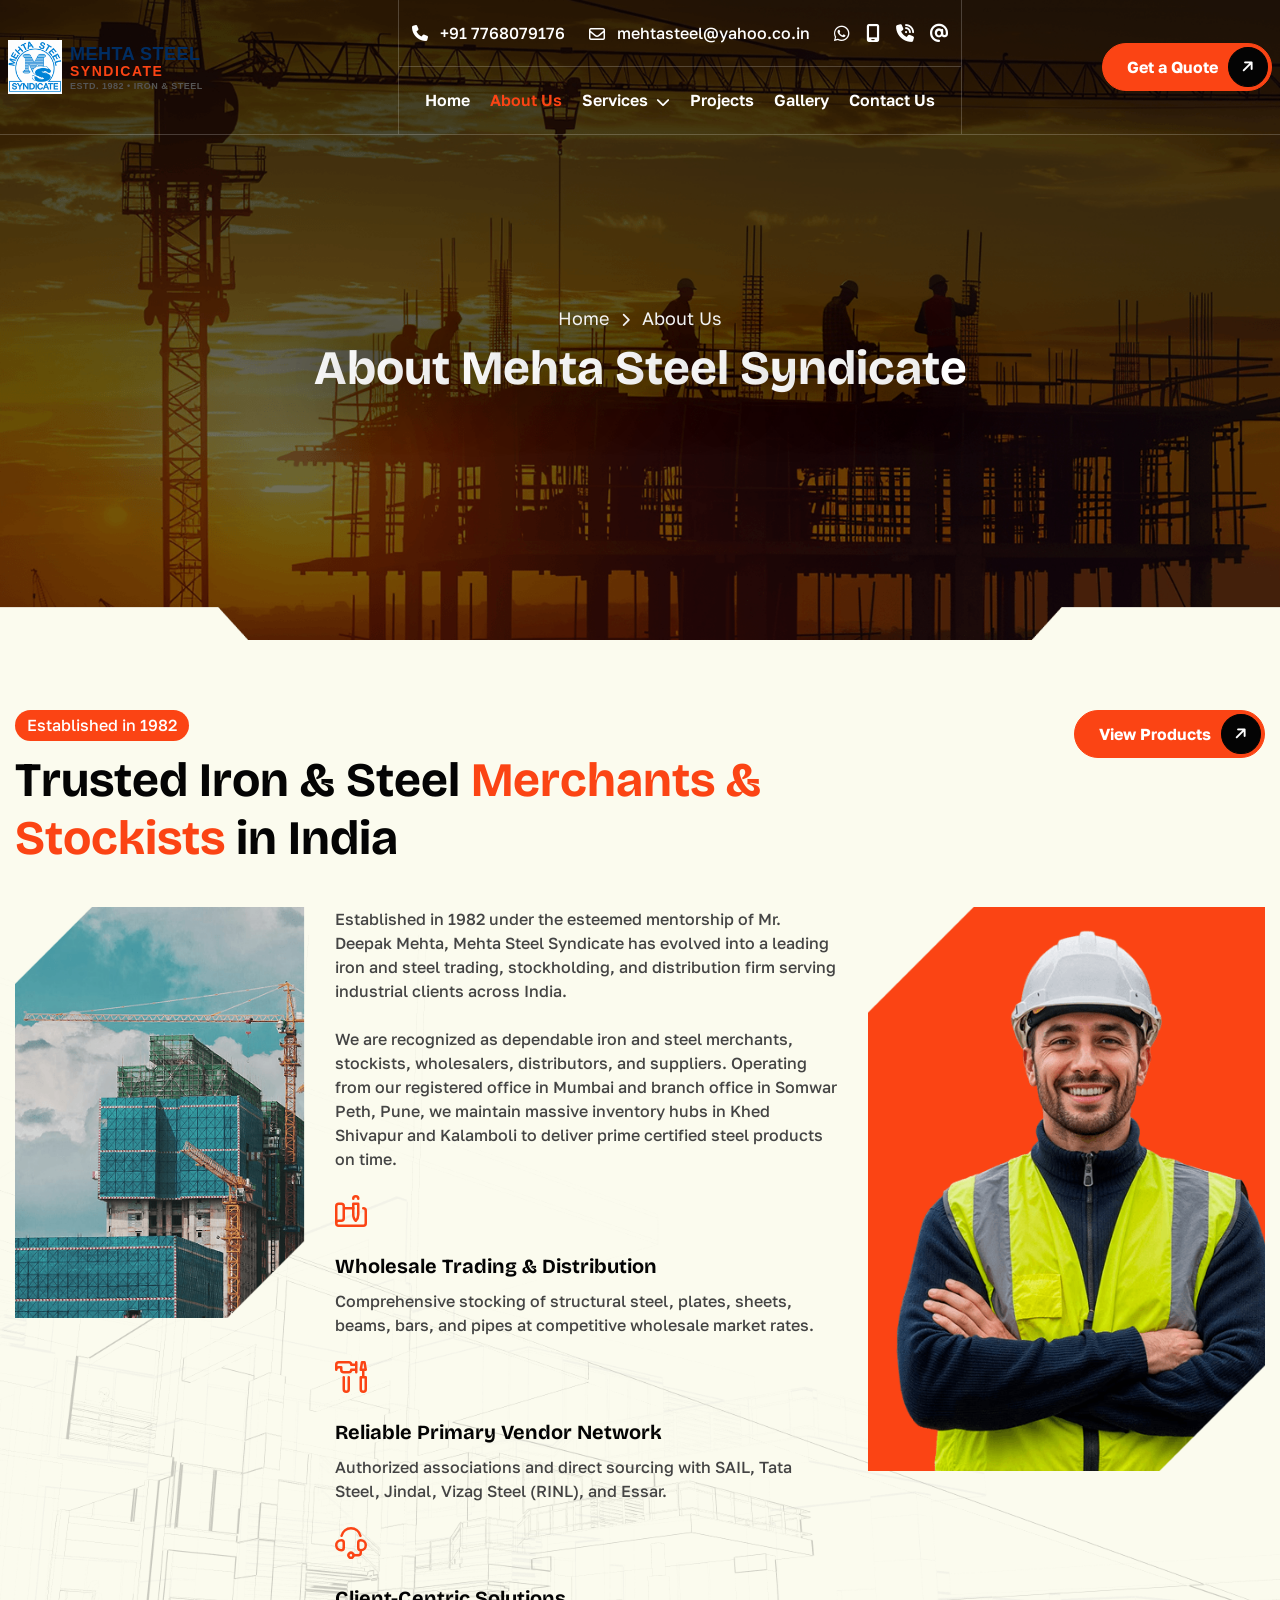
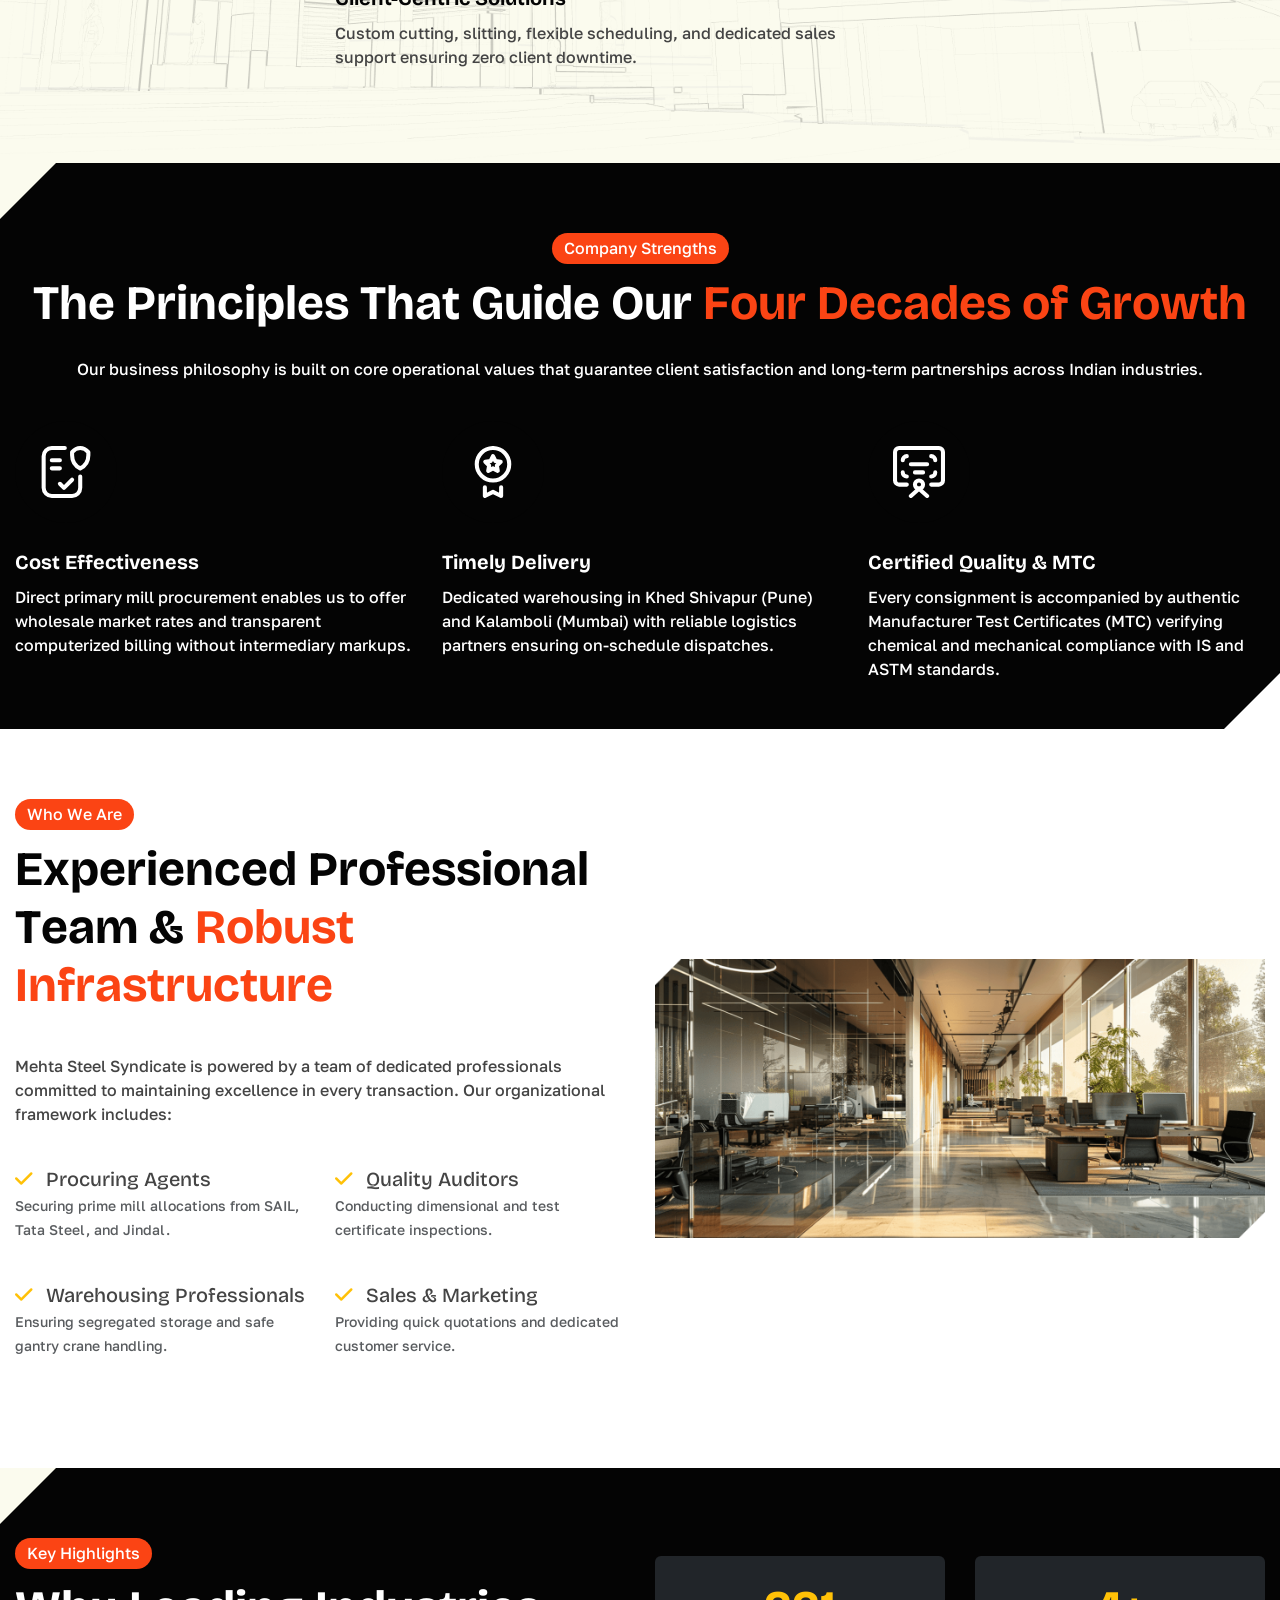
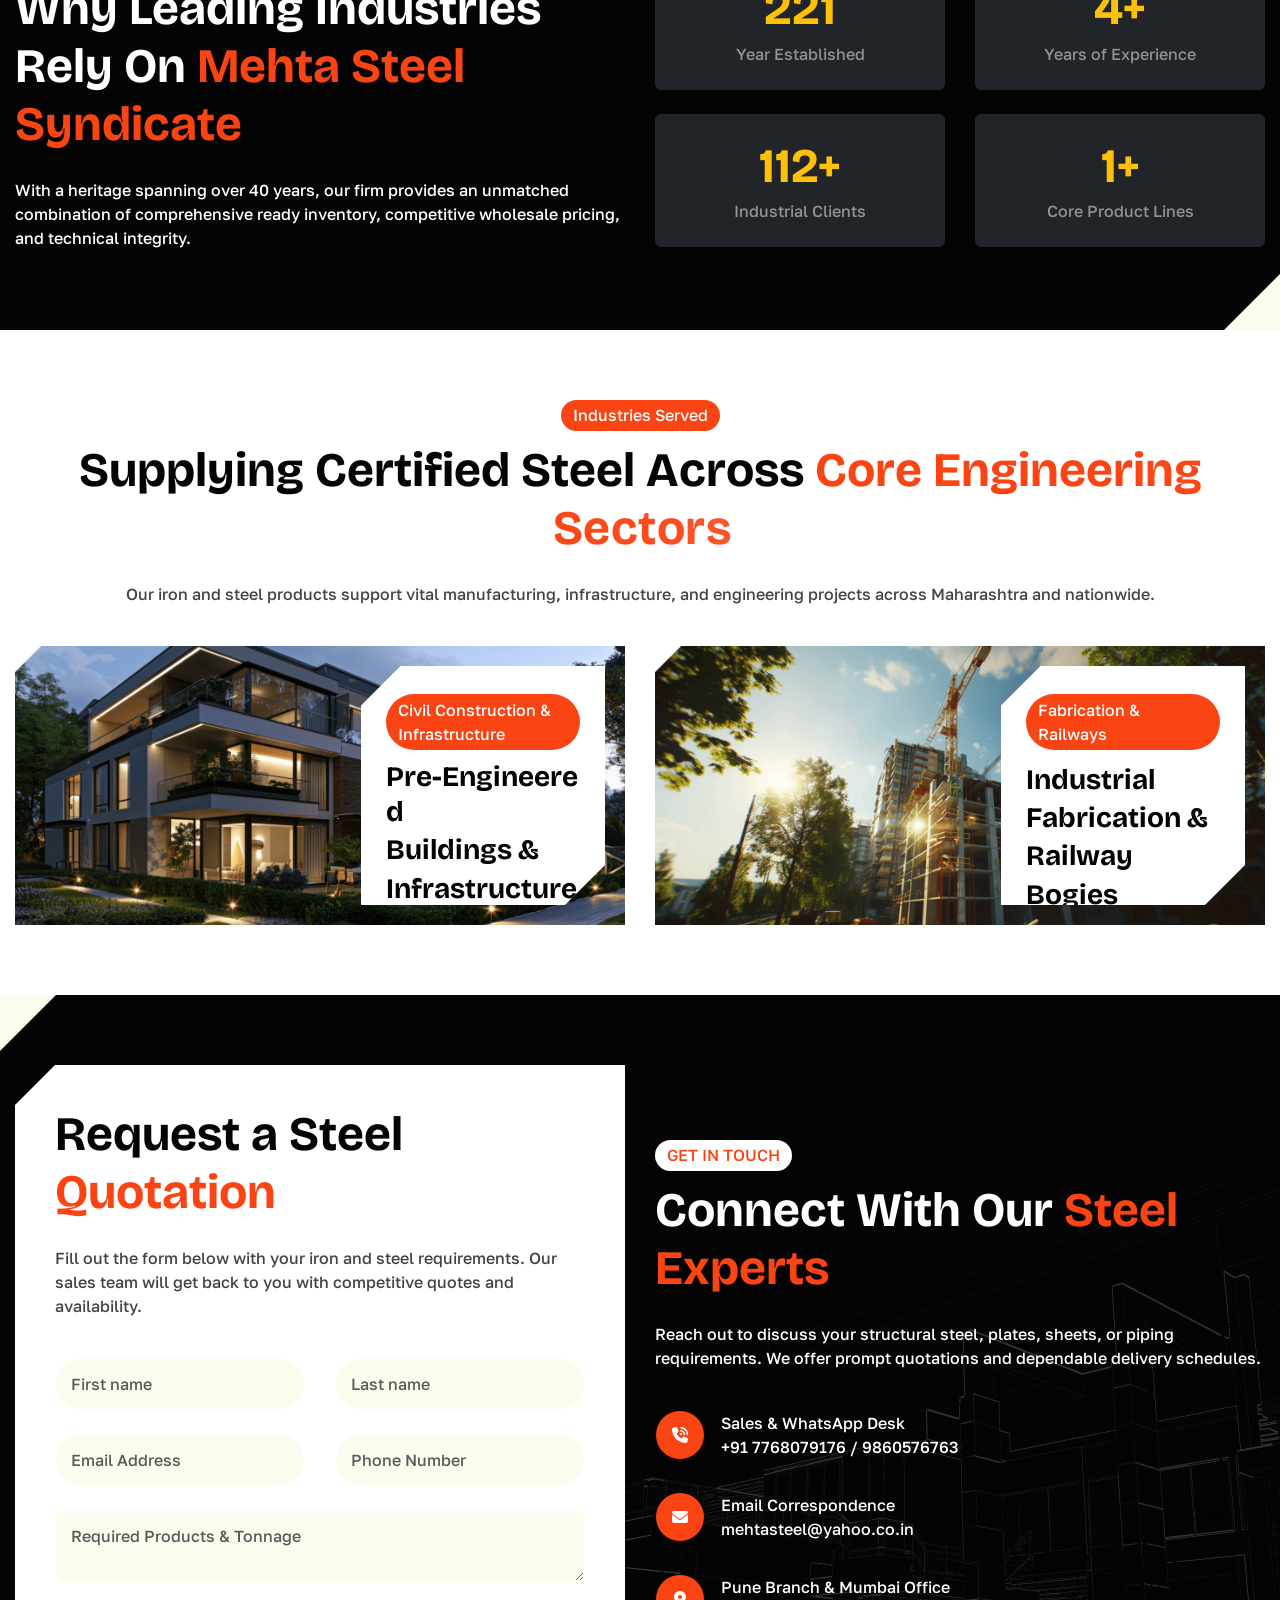
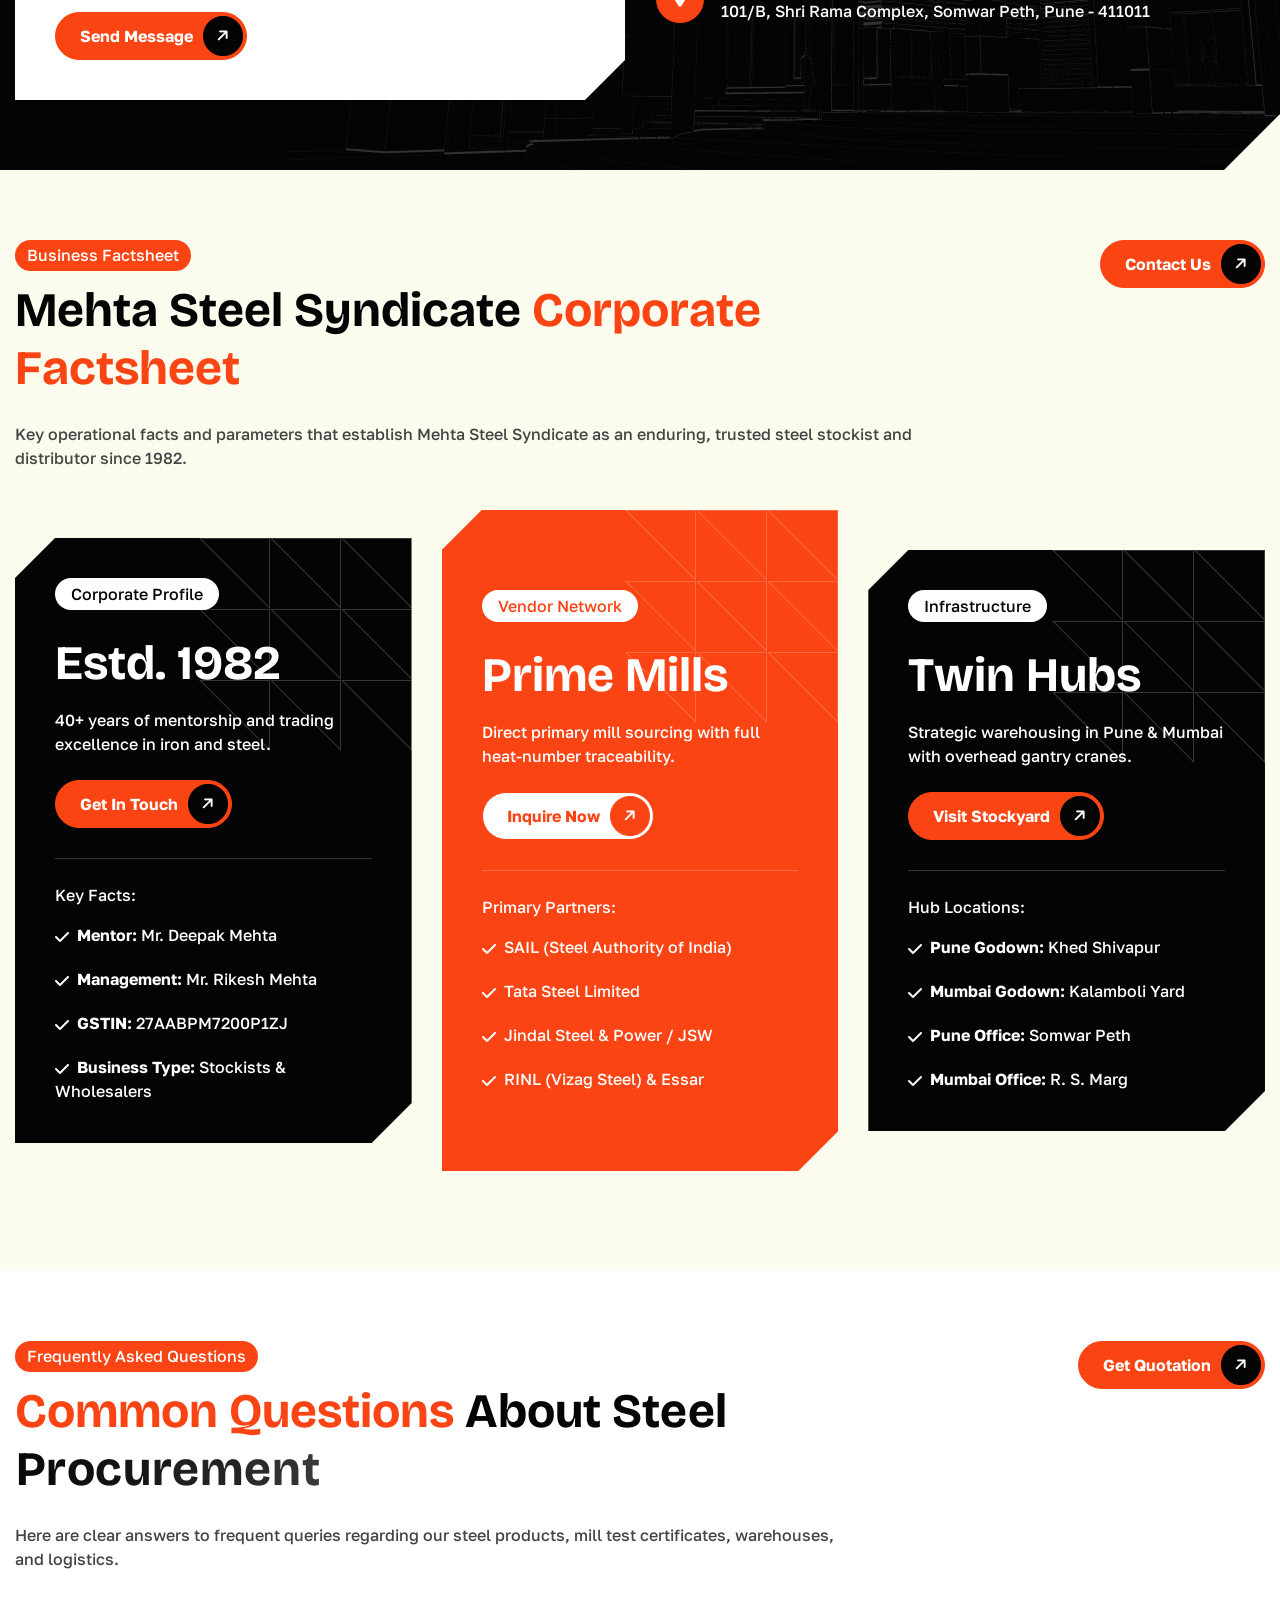
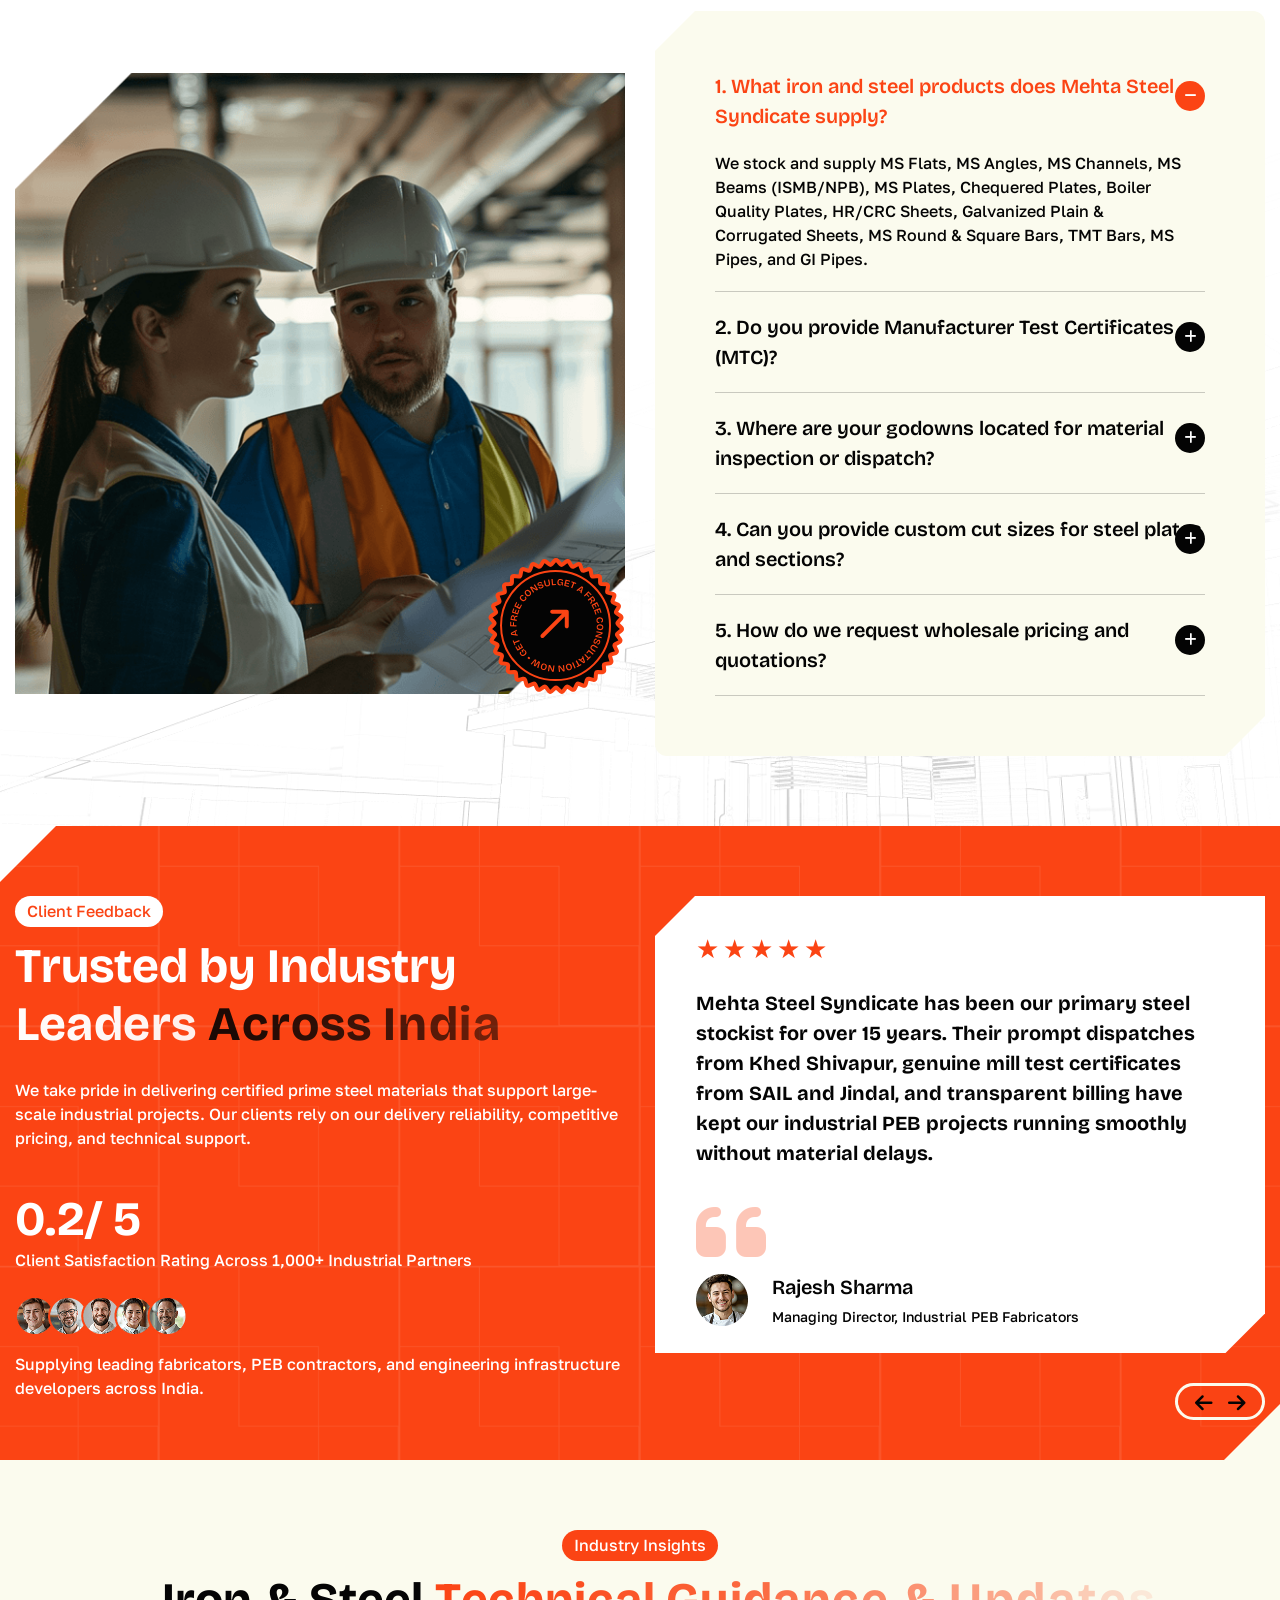
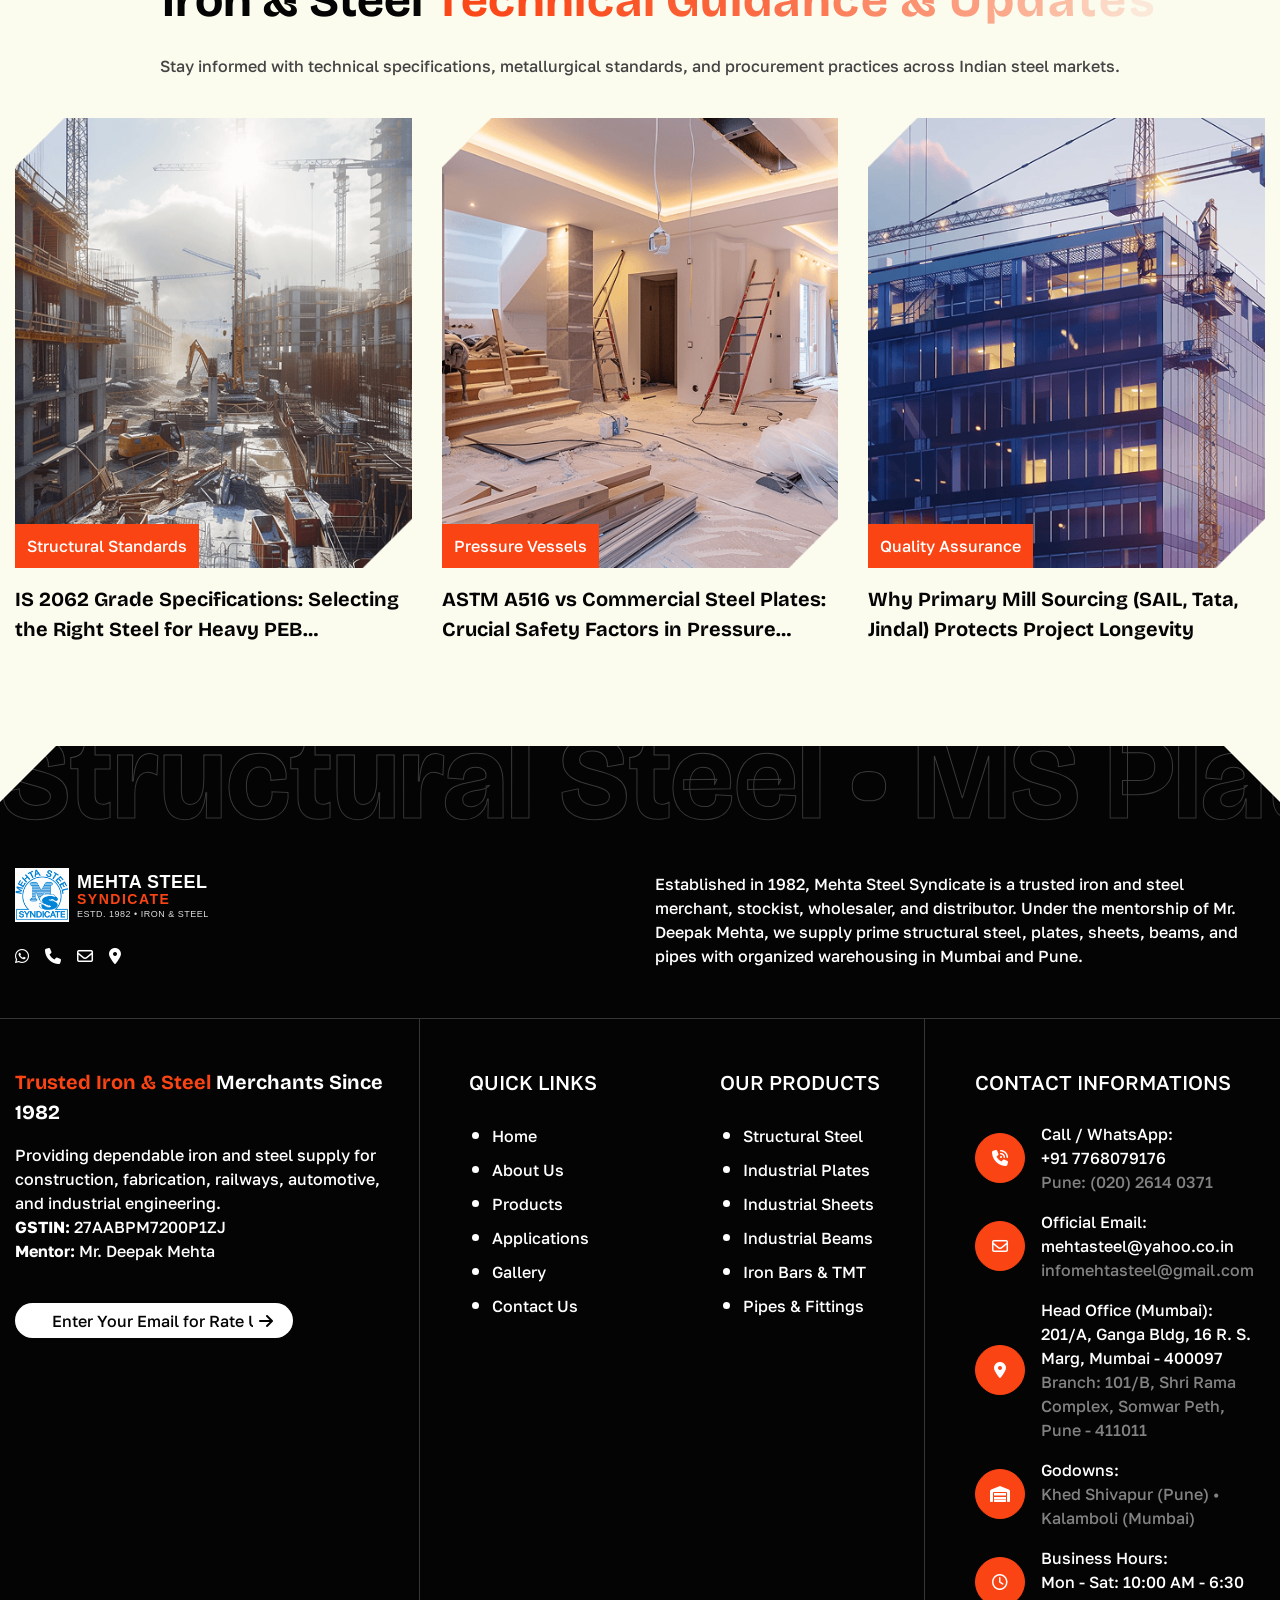
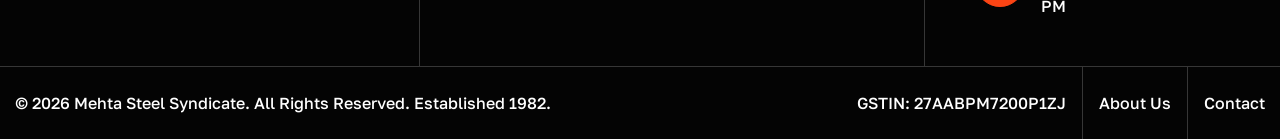
==== commit b727fa21: "rebrand website template from Bilkon to Mehta Steel Syndicate" ====
--- a/about.html
+++ b/about.html
@@ -6,11 +6,11 @@
     <meta charset="utf-8">
     <meta http-equiv="X-UA-Compatible" content="IE=edge">
     <meta name="viewport" content="width=device-width, initial-scale=1.0">
-    <meta name="description" content="">
-    <meta name="keywords" content="">
+    <meta name="description" content="Learn about Mehta Steel Syndicate, established in 1982 under mentor Mr. Deepak Mehta. Leading iron and steel merchants, stockists, wholesalers, and distributors with warehouses in Mumbai and Pune.">
+    <meta name="keywords" content="About Mehta Steel Syndicate, Deepak Mehta, steel stockists Pune, steel distributors Mumbai, wholesale steel merchants, established 1982, Somwar Peth, Khed Shivapur">
     <meta name="robots" content="max-image-preview:large">
     <!-- Page Title -->
-    <title>Bilkon | Construction - Renovation Building Template</title>
+    <title>About Us | Mehta Steel Syndicate - Iron &amp; Steel Merchants Since 1982</title>
     <!-- Favicon Icon -->
     <link rel="shortcut icon" type="image/x-icon" href="assets/images/favicon.png">
     <!-- Bootstrap Css Link -->
@@ -21,7 +21,9 @@
     <link rel="stylesheet" href="assets/css/mousecursor.css">
     <!-- Magnific Popup Css File -->
     <link rel="stylesheet" href="assets/css/magnific-popup.css">
-    <!-- Font Awesome Icon Css-->
+    <!-- Font Awesome Icon Css (CDN) -->
+    <link rel="stylesheet" href="https://cdnjs.cloudflare.com/ajax/libs/font-awesome/6.7.2/css/all.min.css" integrity="sha512-Evv84Mr4kqVGRNSgIGL/F/aIDqQb7xQ2vcrdIwxfjThSH8CSR7PBEakCr51Ck+w+/U6swU2Im1vVX0SVk9ABhg==" crossorigin="anonymous" referrerpolicy="no-referrer">
+    <!-- Font Awesome Icon Css (Local Fallback) -->
     <link href="assets/css/all.min.css" rel="stylesheet" media="screen">
     <!-- SlickNav Css -->
     <link href="assets/css/slicknav.min.css" rel="stylesheet">
@@ -45,7 +47,7 @@
             <div class="sis-loading"></div>
             <div class="sis-loading-icon">
                 <figure class="sis-reveal">
-                    <img src="assets/images/loader.png" alt="Bilkon">
+                    <img src="assets/images/loader.png" alt="Mehta Steel Syndicate">
                 </figure>
             </div>
         </div>
@@ -72,21 +74,21 @@
                                 <div class="sisf-widget-holder">
                                     <div class="sisf-top-bar-widget d-flex align-items-center gap-4">
                                         <div class="sisf-icon-list-item sisf-icon--icon-pack">
-                                            <a href="tel:+1800458-7634" target="_self">                  
-                                    <span class="sisf-e-title-inner">                           
-                                    <span class="sisf-e-title-text"><i class="fa-solid pe-2 fa-phone"></i> +1 (800) 458-7634</span>
-                                    </span>                 
-                                    </a>
+                                            <a href="tel:+917768079176" target="_self">                  
+                                                <span class="sisf-e-title-inner">                           
+                                                    <span class="sisf-e-title-text"><i class="fa-solid pe-2 fa-phone"></i> +91 7768079176</span>
+                                                </span>                 
+                                            </a>
                                         </div>
                                         <div class="mail-us">
-                                            <a href="mailto:support@bilkon.com"><span class="sisf-e-title-text"><i class="fa-regular fa-envelope pe-2"></i> support@bilkon.com</span></a>
+                                            <a href="mailto:mehtasteel@yahoo.co.in"><span class="sisf-e-title-text"><i class="fa-regular fa-envelope pe-2"></i> mehtasteel@yahoo.co.in</span></a>
                                         </div>
                                         <div class="social-icons-link">
                                             <ul class="list-unstyled p-0 m-0">
-                                                <li class="me-3"><a href="#"><i class="fa-brands fa-facebook"></i></a></li>
-                                                <li class="me-3"><a href="#"><i class="fa-brands fa-instagram"></i></a></li>
-                                                <li class="me-3"><a href="#"><i class="fa-brands fa-x-twitter"></i></a></li>
-                                                <li><a href="#"><i class="fa-brands fa-youtube"></i></a></li>
+                                                <li class="me-3"><a href="https://wa.me/917768079176" target="_blank" rel="noopener noreferrer" title="WhatsApp"><i class="fa-brands fa-whatsapp"></i></a></li>
+                                                <li class="me-3"><a href="tel:+919860576763" title="Mobile: Rikesh Mehta (+91 9860576763)"><i class="fa-solid fa-mobile-screen"></i></a></li>
+                                                <li class="me-3"><a href="tel:02026140371" title="Pune Office: (020) 2614 0371"><i class="fa-solid fa-phone-volume"></i></a></li>
+                                                <li><a href="mailto:infomehtasteel@gmail.com" title="Email: infomehtasteel@gmail.com"><i class="fa-solid fa-at"></i></a></li>
                                             </ul>
                                         </div>
                                     </div>
@@ -118,7 +120,7 @@
                     </nav>
                     <div class="sisf-widget-holder sisf--two d-flex align-items-center">
                         <div class="header-btn">
-                            <a href="contact.html" class="sis-btn-default">Get Free Quote<i class="fa-solid fa-arrow-right"></i></a>
+                            <a href="contact.html" class="sis-btn-default">Get a Quote<i class="fa-solid fa-arrow-right"></i></a>
                         </div>
                     </div>
                 </div>
@@ -132,20 +134,20 @@
     <div class="sisf-banner position-relative">
         <div class="banner-img sis-comman-bg">
             <figure>
-                <img src="assets/images/page-banner.png" alt="Bilkon">
+                <img src="assets/images/page-banner.png" alt="About Mehta Steel Syndicate Banner">
             </figure>
         </div>
         <div class="sisf-page-title sisf-m sisf-title--standard sisf-alignment--center">
             <div class="sisf-m-inner container">
                 <div class="sisf-breadcrumbs mb-2">
                     <a class="sisf-breadcrumbs-link text-white" href="index.html">
-                  <span>Home</span>
-                  </a>
+                        <span>Home</span>
+                    </a>
                     <span class="sisf-breadcrumbs-separator text-white mx-2"><i class="fa-solid fa-chevron-right"></i></span>
                     <span class="sisf-breadcrumbs-current text-white">About Us</span>
                 </div>
                 <div class="sisf-m-content sisf-content-grid ">
-                    <h1 class="sisf-m-title text-white sis-text-anime-style-3 entry-title">About Us</h1>
+                    <h1 class="sisf-m-title text-white sis-text-anime-style-3 entry-title">About Mehta Steel Syndicate</h1>
                 </div>
             </div>
         </div>
@@ -155,58 +157,57 @@
     <div class="sis-about-us-section sis-comman-bg position-relative section">
         <div class="sisf-sis-bottom-left-image">
             <figure>
-                <img src="assets/images/page-image.png" alt="Bilkon">
+                <img src="assets/images/page-image.png" alt="Mehta Steel Pattern">
             </figure>
         </div>
         <div class="container">
             <div class="row">
                 <div class="col-lg-9">
-                    <!-- Setion Title Start -->
+                    <!-- Section Title Start -->
                     <div class="sisf-sis-section-title sis-section-title">
-                        <span class="sisf-m-subtitle sis-text-anime-style-3">About Bilkon</span>
-                        <h2 class="sisf-m-title sis-text-anime-style-3">Delivering Quality <span class="sisf-e-colored">Construction with Precision</span> & Trust</h2>
-                    </div>
-                    <!-- Setion Title End -->
+                        <span class="sisf-m-subtitle sis-text-anime-style-3">Established in 1982</span>
+                        <h2 class="sisf-m-title sis-text-anime-style-3">Trusted Iron &amp; Steel <span class="sisf-e-colored">Merchants &amp; Stockists</span> in India</h2>
+                    </div>
+                    <!-- Section Title End -->
                 </div>
                 <div class="col-lg-3">
-                    <!-- Setion Title Start -->
+                    <!-- Section Title Start -->
                     <div class="sisf-sis-section-title text-end mb-0 sis-section-title">
                         <div class="sisf-m-button d-inline-block" data-aos="fade-up" data-aos-delay="500">
-                            <a href="about.html" class="sis-btn-default">Discover More <i class="fa-solid fa-arrow-right"></i></a>
-                        </div>
-                    </div>
-                    <!-- Setion Title End -->
+                            <a href="service.html" class="sis-btn-default">View Products <i class="fa-solid fa-arrow-right"></i></a>
+                        </div>
+                    </div>
+                    <!-- Section Title End -->
                 </div>
             </div>
             <div class="row">
                 <div class="col-md-3">
                     <div class="sis-about-left-image">
                         <figure class="sis-reveal sis-image-anime">
-                            <img src="assets/images/about-left.png" class="w-100" alt="Bilkon">
+                            <img src="assets/images/about-left.png" class="w-100" alt="Mehta Steel Inventory Sourcing">
                         </figure>
                     </div>
                 </div>
                 <div class="col-md-5">
                     <div class="sisf-m-text" data-aos="fade-up" data-aos-delay="100">
-                        <p>At Bilkon, we specialize in delivering high-quality construction and renovation solutions tailored to meet modern industry standards. With years of hands-on experience, our team ensures every project is completed with precision,
-                            durability, and attention to detail.</p>
+                        <p>Established in 1982 under the esteemed mentorship of Mr. Deepak Mehta, Mehta Steel Syndicate has evolved into a leading iron and steel trading, stockholding, and distribution firm serving industrial clients across India.</p>
                     </div>
                     <div class="sisf-m-text" data-aos="fade-up" data-aos-delay="300">
-                        <p>We combine innovative techniques with skilled craftsmanship to create spaces that are not only functional but built to last. </p>
+                        <p>We are recognized as dependable iron and steel merchants, stockists, wholesalers, distributors, and suppliers. Operating from our registered office in Mumbai and branch office in Somwar Peth, Pune, we maintain massive inventory hubs in Khed Shivapur and Kalamboli to deliver prime certified steel products on time.</p>
                     </div>
                     <div class="sisf-e-about-content" data-aos="fade-up" data-aos-delay="100">
                         <div class="sis-e-inner">
                             <div class="sisf-m-icon mb-4">
                                 <figure>
-                                    <img src="assets/images/about-icon1.svg" alt="Bilkon">
+                                    <img src="assets/images/about-icon1.svg" alt="Wholesale Trading Icon">
                                 </figure>
                             </div>
                             <div class="sis-e-content">
                                 <div class="sis-e-title mb-2">
-                                    <h3>Architecture Design</h3>
+                                    <h3>Wholesale Trading &amp; Distribution</h3>
                                 </div>
                                 <div class="sis-e-text">
-                                    <p>Creative and functional design solutions tailored to your project needs.</p>
+                                    <p>Comprehensive stocking of structural steel, plates, sheets, beams, bars, and pipes at competitive wholesale market rates.</p>
                                 </div>
                             </div>
                         </div>
@@ -215,15 +216,15 @@
                         <div class="sis-e-inner">
                             <div class="sisf-m-icon mb-4">
                                 <figure>
-                                    <img src="assets/images/about-icon2.svg" alt="Bilkon">
+                                    <img src="assets/images/about-icon2.svg" alt="Reliable Vendor Base Icon">
                                 </figure>
                             </div>
                             <div class="sis-e-content">
                                 <div class="sis-e-title mb-2">
-                                    <h3>Modern Renovation</h3>
+                                    <h3>Reliable Primary Vendor Network</h3>
                                 </div>
                                 <div class="sis-e-text">
-                                    <p>Transforming spaces with innovative renovation techniques and premium finishes.</p>
+                                    <p>Authorized associations and direct sourcing with SAIL, Tata Steel, Jindal, Vizag Steel (RINL), and Essar.</p>
                                 </div>
                             </div>
                         </div>
@@ -232,15 +233,15 @@
                         <div class="sis-e-inner">
                             <div class="sisf-m-icon mb-4">
                                 <figure>
-                                    <img src="assets/images/about-icon3.svg" alt="Bilkon">
+                                    <img src="assets/images/about-icon3.svg" alt="Client-Centric Approach Icon">
                                 </figure>
                             </div>
                             <div class="sis-e-content">
                                 <div class="sis-e-title mb-2">
-                                    <h3>24/7 Support</h3>
+                                    <h3>Client-Centric Solutions</h3>
                                 </div>
                                 <div class="sis-e-text">
-                                    <p>Reliable support and consultation available whenever you need us.</p>
+                                    <p>Custom cutting, slitting, flexible scheduling, and dedicated sales support ensuring zero client downtime.</p>
                                 </div>
                             </div>
                         </div>
@@ -249,7 +250,7 @@
                 <div class="col-md-4">
                     <div class="sis-about-right-image">
                         <figure class="sis-reveal sis-image-anime">
-                            <img src="assets/images/about-right.png" class="w-100" alt="Bilkon">
+                            <img src="assets/images/about-right.png" class="w-100" alt="Mehta Steel Yard Operations">
                         </figure>
                     </div>
                 </div>
@@ -258,79 +259,79 @@
     </div>
     <!-- About Us Section End -->
     <!-- Our Core Value Section Start -->
-    <div class="sis-our-core-value-section sis-page-background position-relative sisf-section">
+    <div class="sis-core-value-section sis-page-background position-relative sisf-section">
         <div class="sisf-sis-top-left-image">
             <figure>
-                <img src="assets/images/top-left.svg" alt="Bilkon">
+                <img src="assets/images/top-left.svg" alt="Mehta Steel Design Element">
             </figure>
         </div>
         <div class="sisf-sis-bottom-right-image">
             <figure>
-                <img src="assets/images/white-bottom-right.svg" alt="Bilkon">
+                <img src="assets/images/white-bottom-right.svg" alt="Mehta Steel Design Element">
             </figure>
         </div>
         <div class="container">
             <div class="row">
                 <div class="col-12">
-                    <!-- Setion Title Start -->
+                    <!-- Section Title Start -->
                     <div class="sisf-sis-section-title text-center sis-section-title">
-                        <span class="sisf-m-subtitle sis-text-anime-style-3">Our Core Values</span>
-                        <h2 class="sisf-m-title text-white sis-text-anime-style-3"><span class="sisf-e-colored">The Principles</span> That Shape Every<br> Project We Build</h2>
+                        <span class="sisf-m-subtitle sis-text-anime-style-3">Company Strengths</span>
+                        <h2 class="sisf-m-title text-white sis-text-anime-style-3">The Principles That Guide Our <span class="sisf-e-colored">Four Decades of Growth</span></h2>
                         <div class="sisf-m-text" data-aos="fade-up" data-aos-delay="100">
-                            <p class="text-white">Our work is guided by strong values that ensure quality, transparency, and long-term success in every project we<br> deliver.</p>
-                        </div>
-                    </div>
-                    <!-- Setion Title End -->
+                            <p class="text-white">Our business philosophy is built on core operational values that guarantee client satisfaction and long-term partnerships across Indian industries.</p>
+                        </div>
+                    </div>
+                    <!-- Section Title End -->
                 </div>
             </div>
             <div class="row">
                 <div class="col-lg-4 col-md-6">
-                    <div class="sis-core-value-content sis-clip" data-aos="fade-up" data-aos-delay="100">
+                    <div class="sisf-core-value-item mb-4 pb-2" data-aos="fade-up" data-aos-delay="100">
                         <div class="sisf-e-inner">
-                            <div class="sis-e-content-title mb-4">
-                                <h3 class="text-white">Trusted Integrity</h3>
-                            </div>
-                            <div class="sis-core-value-icon pt-3 mb-4">
+                            <div class="sisf-core-value-icon-image mb-4">
                                 <figure>
-                                    <img src="assets/images/core-value-icon1.svg" alt="Bilkon">
+                                    <img src="assets/images/core-value-icon1.svg" alt="Cost Effectiveness Icon">
                                 </figure>
                             </div>
-                            <div class="sis-e-discription pt-5">
-                                <p class="text-white">We operate with honesty, transparency, and accountability in every project, building strong and lasting relationships with our clients.</p>
+                            <div class="sisf-sis-e-title mb-2">
+                                <h3 class="sisf-e-title text-white">Cost Effectiveness</h3>
+                            </div>
+                            <div class="sisf-e-text">
+                                <p class="mb-0 text-white">Direct primary mill procurement enables us to offer wholesale market rates and transparent computerized billing without intermediary markups.</p>
                             </div>
                         </div>
                     </div>
                 </div>
                 <div class="col-lg-4 col-md-6">
-                    <div class="sis-core-value-content sis-clip" data-aos="fade-up" data-aos-delay="300">
+                    <div class="sisf-core-value-item mb-4 pb-2" data-aos="fade-up" data-aos-delay="300">
                         <div class="sisf-e-inner">
-                            <div class="sis-e-content-title mb-4">
-                                <h3 class="text-white">Expert Craftsmanship</h3>
-                            </div>
-                            <div class="sis-core-value-icon pt-3 mb-4">
+                            <div class="sisf-core-value-icon-image mb-4">
                                 <figure>
-                                    <img src="assets/images/core-value-icon2.svg" alt="Bilkon">
+                                    <img src="assets/images/core-value-icon2.svg" alt="Timely Delivery Icon">
                                 </figure>
                             </div>
-                            <div class="sis-e-discription pt-5">
-                                <p class="text-white">Our skilled team delivers precision and quality workmanship using proven techniques and industry best practices.</p>
+                            <div class="sisf-sis-e-title mb-2">
+                                <h3 class="sisf-e-title text-white">Timely Delivery</h3>
+                            </div>
+                            <div class="sisf-e-text">
+                                <p class="mb-0 text-white">Dedicated warehousing in Khed Shivapur (Pune) and Kalamboli (Mumbai) with reliable logistics partners ensuring on-schedule dispatches.</p>
                             </div>
                         </div>
                     </div>
                 </div>
                 <div class="col-lg-4 col-md-6">
-                    <div class="sis-core-value-content sis-clip" data-aos="fade-up" data-aos-delay="500">
-                        <div class="sisf-e-inner mb-0">
-                            <div class="sis-e-content-title mb-4">
-                                <h3 class="text-white">Commitment to Excellence</h3>
-                            </div>
-                            <div class="sis-core-value-icon pt-3 mb-4">
+                    <div class="sisf-core-value-item" data-aos="fade-up" data-aos-delay="500">
+                        <div class="sisf-e-inner">
+                            <div class="sisf-core-value-icon-image mb-4">
                                 <figure>
-                                    <img src="assets/images/core-value-icon3.svg" alt="Bilkon">
+                                    <img src="assets/images/core-value-icon3.svg" alt="Certified Quality Icon">
                                 </figure>
                             </div>
-                            <div class="sis-e-discription pt-5">
-                                <p class="text-white">We go beyond expectations to ensure every project meets the highest standards of safety, durability, and performance.</p>
+                            <div class="sisf-sis-e-title mb-2">
+                                <h3 class="sisf-e-title text-white">Certified Quality &amp; MTC</h3>
+                            </div>
+                            <div class="sisf-e-text">
+                                <p class="mb-0 text-white">Every consignment is accompanied by authentic Manufacturer Test Certificates (MTC) verifying chemical and mechanical compliance with IS and ASTM standards.</p>
                             </div>
                         </div>
                     </div>
@@ -340,446 +341,149 @@
     </div>
     <!-- Our Core Value Section End -->
     <!-- Who We Are Section Start -->
-    <div class="sis-who-we-are-section sisf-section">
+    <div class="sis-who-we-are-section position-relative section">
+        <div class="container">
+            <div class="row align-items-center">
+                <div class="col-lg-6">
+                    <div class="sis-who-we-are-left-content">
+                        <!-- Section Title Start -->
+                        <div class="sisf-sis-section-title sis-section-title">
+                            <span class="sisf-m-subtitle sis-text-anime-style-3">Who We Are</span>
+                            <h2 class="sisf-m-title sis-text-anime-style-3">Experienced Professional Team &amp; <span class="sisf-e-colored">Robust Infrastructure</span></h2>
+                        </div>
+                        <!-- Section Title End -->
+                        <div class="sisf-m-text" data-aos="fade-up" data-aos-delay="100">
+                            <p class="mt-0">Mehta Steel Syndicate is powered by a team of dedicated professionals committed to maintaining excellence in every transaction. Our organizational framework includes:</p>
+                        </div>
+                        <div class="row pt-3">
+                            <div class="col-sm-6 mb-3">
+                                <h5><i class="fa-solid fa-check text-warning me-2"></i> Procuring Agents</h5>
+                                <p class="small text-muted">Securing prime mill allocations from SAIL, Tata Steel, and Jindal.</p>
+                            </div>
+                            <div class="col-sm-6 mb-3">
+                                <h5><i class="fa-solid fa-check text-warning me-2"></i> Quality Auditors</h5>
+                                <p class="small text-muted">Conducting dimensional and test certificate inspections.</p>
+                            </div>
+                            <div class="col-sm-6 mb-3">
+                                <h5><i class="fa-solid fa-check text-warning me-2"></i> Warehousing Professionals</h5>
+                                <p class="small text-muted">Ensuring segregated storage and safe gantry crane handling.</p>
+                            </div>
+                            <div class="col-sm-6 mb-3">
+                                <h5><i class="fa-solid fa-check text-warning me-2"></i> Sales &amp; Marketing</h5>
+                                <p class="small text-muted">Providing quick quotations and dedicated customer service.</p>
+                            </div>
+                        </div>
+                    </div>
+                </div>
+                <div class="col-lg-6">
+                    <div class="sis-who-we-are-right-image">
+                        <figure class="sis-reveal sis-image-anime">
+                            <img src="assets/images/who-we-are-image.png" class="w-100" alt="Mehta Steel Warehouse Team and Facility">
+                        </figure>
+                    </div>
+                </div>
+            </div>
+        </div>
+    </div>
+    <!-- Who We Are Section End -->
+    <!-- Why Choose Section Start -->
+    <div class="sis-why-choose-section sis-page-background position-relative sisf-section">
+        <div class="sisf-sis-top-left-image">
+            <figure>
+                <img src="assets/images/top-left.svg" alt="Mehta Steel Pattern">
+            </figure>
+        </div>
+        <div class="sisf-sis-bottom-right-image">
+            <figure>
+                <img src="assets/images/bottom-right.svg" alt="Mehta Steel Pattern">
+            </figure>
+        </div>
+        <div class="container">
+            <div class="row align-items-center">
+                <div class="col-lg-6">
+                    <div class="sisf-sis-section-title sis-section-title">
+                        <span class="sisf-m-subtitle sis-text-anime-style-3">Key Highlights</span>
+                        <h2 class="sisf-m-title text-white sis-text-anime-style-3">Why Leading Industries Rely On <span class="sisf-e-colored">Mehta Steel Syndicate</span></h2>
+                        <div class="sisf-m-text">
+                            <p class="text-white">With a heritage spanning over 40 years, our firm provides an unmatched combination of comprehensive ready inventory, competitive wholesale pricing, and technical integrity.</p>
+                        </div>
+                    </div>
+                </div>
+                <div class="col-lg-6">
+                    <div class="row">
+                        <div class="col-sm-6 mb-4">
+                            <div class="bg-dark p-4 rounded text-center text-white">
+                                <h3 class="display-5 fw-bold text-warning mb-1"><span class="sis-counter">1982</span></h3>
+                                <p class="mb-0 text-white-50">Year Established</p>
+                            </div>
+                        </div>
+                        <div class="col-sm-6 mb-4">
+                            <div class="bg-dark p-4 rounded text-center text-white">
+                                <h3 class="display-5 fw-bold text-warning mb-1"><span class="sis-counter">40</span>+</h3>
+                                <p class="mb-0 text-white-50">Years of Experience</p>
+                            </div>
+                        </div>
+                        <div class="col-sm-6 mb-4">
+                            <div class="bg-dark p-4 rounded text-center text-white">
+                                <h3 class="display-5 fw-bold text-warning mb-1"><span class="sis-counter">1000</span>+</h3>
+                                <p class="mb-0 text-white-50">Industrial Clients</p>
+                            </div>
+                        </div>
+                        <div class="col-sm-6 mb-4">
+                            <div class="bg-dark p-4 rounded text-center text-white">
+                                <h3 class="display-5 fw-bold text-warning mb-1"><span class="sis-counter">16</span>+</h3>
+                                <p class="mb-0 text-white-50">Core Product Lines</p>
+                            </div>
+                        </div>
+                    </div>
+                </div>
+            </div>
+        </div>
+    </div>
+    <!-- Why Choose Section End -->
+    <!-- Our Featured Projects Section Start -->
+    <div class="sis-featured-project-section sisf-section">
         <div class="container">
             <div class="row">
                 <div class="col-12">
-                    <!-- Setion Title Start -->
-                    <div class="sisf-sis-section-title sis-section-title">
-                        <span class="sisf-m-subtitle sis-text-anime-style-3">Who We Are</span>
-                        <h2 class="sisf-m-title sis-text-anime-style-3"><span class="sisf-e-colored">Building Strong Foundations</span> with Expertise, Trust, and Innovation</h2>
-                    </div>
-                    <!-- Setion Title End -->
+                    <div class="sisf-sis-section-title text-center sis-section-title">
+                        <span class="sisf-m-subtitle sis-text-anime-style-3">Industries Served</span>
+                        <h2 class="sisf-m-title sis-text-anime-style-3">Supplying Certified Steel Across <span class="sisf-e-colored">Core Engineering Sectors</span></h2>
+                        <div class="sisf-m-text" data-aos="fade-up" data-aos-delay="100">
+                            <p>Our iron and steel products support vital manufacturing, infrastructure, and engineering projects across Maharashtra and nationwide.</p>
+                        </div>
+                    </div>
                 </div>
             </div>
             <div class="row">
                 <div class="col-md-6">
-                    <!-- Setion Title Start -->
-                    <div class="sisf-sis-section-title sis-section-title">
-                        <div class="sisf-m-text" data-aos="fade-up" data-aos-delay="100">
-                            <p class="mt-0">Bilkon is a trusted construction and renovation company dedicated to delivering high-quality projects across residential, commercial, and industrial sectors.</p>
-                        </div>
-                        <div class="sisf-m-text" data-aos="fade-up" data-aos-delay="300">
-                            <p>We combine modern construction techniques with experienced craftsmanship to create spaces that are functional, durable, and built for the future. Our approach focuses on efficiency, transparency, and long-term value for every
-                                client.</p>
-                        </div>
-                        <div class="sisf-m-button pt-4 mt-2" data-aos="fade-up" data-aos-delay="500">
-                            <a href="about.html" class="sis-btn-default">Meet Our Team <i class="fa-solid fa-arrow-right"></i></a>
-                        </div>
-                    </div>
-                    <!-- Setion Title End -->
-                </div>
-                <div class="col-md-6">
-                    <div class="sisf-sis-page-contents-list">
-                        <div class="sisf-sis-page-contents-list-item" data-aos="fade-up" data-aos-delay="100">
-                            <h3>Premium construction services tailored to your needs</h3>
-                        </div>
-                        <div class="sisf-sis-page-contents-list-item" data-aos="fade-up" data-aos-delay="200">
-                            <h3>Transparent process with no hidden costs</h3>
-                        </div>
-                        <div class="sisf-sis-page-contents-list-item" data-aos="fade-up" data-aos-delay="300">
-                            <h3>Expert consultation and project planning</h3>
-                        </div>
-                        <div class="sisf-sis-page-contents-list-item" data-aos="fade-up" data-aos-delay="400">
-                            <h3>Sustainable and modern building practices</h3>
-                        </div>
-                        <div class="sisf-sis-page-contents-list-item" data-aos="fade-up" data-aos-delay="500">
-                            <h3 class="border-0">Long-term durability and investment value</h3>
-                        </div>
-                    </div>
-                </div>
-                <div class="col-12">
-                    <div class="sis-who-we-are-full-image">
-                        <figure class="sis-reveal sis-image-anime">
-                            <img src="assets/images/who-we-are-image.png" class="w-100" alt="Bilkon">
-                        </figure>
-                    </div>
-                </div>
-            </div>
-            <div class="sisf-sis-bottom-content-part">
-                <div class="row">
-                    <div class="col-11 ms-auto me-auto">
-                        <div class="row">
-                            <div class="col-md-5">
-                                <div class="sisf-bottom-left-content" data-aos="fade-up" data-aos-delay="100">
-                                    <div class="sis-e-inner">
-                                        <div class="sis-e-title mb-3">
-                                            <h2 class="text-white sis-text-anime-style-3">25+ Years of<br> Excellence &<br> Trust</h2>
-                                        </div>
-                                        <div class="sisf-m-text">
-                                            <p class="text-white">Delivering high-quality projects and building strong relationships with clients and partners.</p>
-                                        </div>
-                                        <div class="sisf-m-button pt-3">
-                                            <a href="projects.html" class="sis-btn-default btn-dark">Start Your Project <i class="fa-solid fa-arrow-right"></i></a>
-                                        </div>
-                                        <div class="sis-e-content-icon-bottom">
-                                            <figure>
-                                                <img src="assets/images/content-icon1.svg" alt="Bilkon">
-                                            </figure>
-                                        </div>
-                                    </div>
-                                </div>
-                            </div>
-                            <div class="col-md-7">
-                                <div class="sisf-bottom-right-content sis-page-background" data-aos="fade-up" data-aos-delay="300">
-                                    <div class="sis-e-inner mb-0">
-                                        <div class="sis-e-icon-top mb-1">
-                                            <figure>
-                                                <img src="assets/images/content-icon2.svg" alt="Bilkon">
-                                            </figure>
-                                        </div>
-                                        <div class="sis-e-title pt-5 mb-3">
-                                            <h2 class="text-white sis-text-anime-style-3">Our Mission</h2>
-                                        </div>
-                                        <div class="sisf-m-text">
-                                            <p class="text-white">Our mission is to deliver reliable construction solutions through expert planning, transparent processes, and innovative building practices that create long-term value.</p>
-                                        </div>
-                                        <div class="sis-e-content-icon-bottom">
-                                            <figure>
-                                                <img src="assets/images/content-icon3.svg" alt="Bilkon">
-                                            </figure>
-                                        </div>
-                                    </div>
-                                </div>
-                            </div>
-                        </div>
-                    </div>
-                </div>
-            </div>
-        </div>
-    </div>
-    <!-- Who We Are Section End -->
-    <!-- Why Choose Section Start -->
-    <div class="sis-our-process-section sis-comman-bg position-relative section">
-        <div class="sisf-sis-bottom-right-image">
-            <figure>
-                <img src="assets/images/page-image1.png" alt="Bilkon">
-            </figure>
-        </div>
-        <div class="container">
-            <div class="row">
-                <div class="col-md-9">
-                    <!-- Setion Title Start -->
-                    <div class="sisf-sis-section-title sis-section-title">
-                        <span class="sisf-m-subtitle sis-text-anime-style-3">Why Choose Bilkon</span>
-                        <h2 class="sisf-m-title sis-text-anime-style-3">Turning Your Construction <span class="sisf-e-colored">Vision Into Lasting Reality</span> to Deliver <span class="sisf-e-colored">High-Quality Construction Projects </span></h2>
-                        <div class="sisf-m-text" data-aos="fade-up" data-aos-delay="100">
-                            <p>We combine industry expertise, modern construction methods, and a client-first approach to deliver projects that are efficient, durable, and built to exceed expectations.</p>
-                        </div>
-                    </div>
-                    <!-- Setion Title End -->
-                </div>
-                <div class="col-md-3">
-                    <!-- Setion Title Start -->
-                    <div class="sisf-sis-section-title text-end sis-section-title">
-                        <div class="sisf-m-button d-inline-block" data-aos="fade-up" data-aos-delay="500">
-                            <a href="about.html" class="sis-btn-default">Explore More <i class="fa-solid fa-arrow-right"></i></a>
-                        </div>
-                    </div>
-                    <!-- Setion Title End -->
-                </div>
-            </div>
-            <div class="row align-items-center">
-                <div class="col-lg-6">
-                    <div class="sisf-page-accordian left rounded-0">
-                        <div class="accordion sisf-clip rounded-0" id="sis-Accordion" data-aos="fade-up" data-aos-delay="100" data-aos-duration="1200">
-                            <!-- Accordion Item Start-->
-                            <div class="accordion-item mt-0">
-                                <h2 class="accordion-header sis-comman-title">
-                                    <button class="accordion-button mt-0" data-bs-toggle="collapse" data-bs-target="#sis-one">
-                              <span>Client-Centered Approach</span>
-                              </button>
-                                </h2>
-                                <div id="sis-one" class="accordion-collapse collapse show" data-bs-parent="#sis-Accordion">
-                                    <div class="accordion-body ps-0 pt-0">
-                                        <div class="sisf-e-content-inner">
-                                            <p class="mb-0">We focus on understanding your needs and delivering customized construction solutions tailored to your goals.</p>
-                                        </div>
-                                    </div>
-                                </div>
-                            </div>
-                            <!-- Accordion Item End-->
-                            <!-- Accordion Item Start-->
-                            <div class="accordion-item">
-                                <h2 class="accordion-header sis-comman-title">
-                                    <button class="accordion-button collapsed" data-bs-toggle="collapse" data-bs-target="#sis-two">
-                              <span>Transparent Process</span>
-                              </button>
-                                </h2>
-                                <div id="sis-two" class="accordion-collapse collapse" data-bs-parent="#sis-Accordion">
-                                    <div class="accordion-body ps-0 pt-0">
-                                        <div class="sisf-e-content-inner">
-                                            <p class="mb-0">We focus on understanding your needs and delivering customized construction solutions tailored to your goals.</p>
-                                        </div>
-                                    </div>
-                                </div>
-                            </div>
-                            <!-- Accordion Item End-->
-                            <!-- Accordion Item Start-->
-                            <div class="accordion-item">
-                                <h2 class="accordion-header sis-comman-title">
-                                    <button class="accordion-button collapsed" data-bs-toggle="collapse" data-bs-target="#sis-three">
-                              <span>Quality & Durability</span>
-                              </button>
-                                </h2>
-                                <div id="sis-three" class="accordion-collapse collapse" data-bs-parent="#sis-Accordion">
-                                    <div class="accordion-body ps-0 pt-0">
-                                        <div class="sisf-e-content-inner">
-                                            <p class="mb-0">We focus on understanding your needs and delivering customized construction solutions tailored to your goals.</p>
-                                        </div>
-                                    </div>
-                                </div>
-                            </div>
-                            <!-- Accordion Item End-->
-                            <!-- Accordion Item Start-->
-                            <div class="accordion-item">
-                                <h2 class="accordion-header sis-comman-title">
-                                    <button class="accordion-button collapsed" data-bs-toggle="collapse" data-bs-target="#sis-four">
-                              <span>Expert Team & Execution</span>
-                              </button>
-                                </h2>
-                                <div id="sis-four" class="accordion-collapse collapse" data-bs-parent="#sis-Accordion">
-                                    <div class="accordion-body ps-0 pt-0">
-                                        <div class="sisf-e-content-inner">
-                                            <p class="mb-0">We focus on understanding your needs and delivering customized construction solutions tailored to your goals.</p>
-                                        </div>
-                                    </div>
-                                </div>
-                            </div>
-                            <!-- Accordion Item End-->
-                        </div>
-                    </div>
-                </div>
-                <div class="col-lg-6">
-                    <div class="sisf-why-choose-image">
-                        <figure class="sis-image-anime sis-reveal">
-                            <img src="assets/images/why-choose-img-right.png" class="w-100" alt="Bilkon">
-                        </figure>
-                    </div>
-                </div>
-            </div>
-            <div class="sis-why-choose-counter">
-                <div class="row">
-                    <div class="col-lg-3 col-md-6">
-                        <!-- Couter Item Start -->
-                        <div class="sis-counter-item" data-aos="fade-up" data-aos-delay="100">
-                            <!-- Counter Image Start -->
-                            <div class="sis-e-counter-image mb-4">
-                                <figure>
-                                    <img src="assets/images/counter-icon1.svg" alt="Bilkon">
-                                </figure>
-                            </div>
-                            <!-- Counter Image Start -->
-                            <!-- Counter Image End -->
-                            <div class="sis-e-content">
-                                <!-- Counter Title Start -->
-                                <div class="sis-counter-title">
-                                    <h2 class="d-flex align-items-center mb-2">
-                                        <span class="sis-counter">520</span>
-                                        <span class="sisf-digit-label sisf-e-colored">+</span>
-                                    </h2>
-                                </div>
-                                <!-- Counter Title End -->
-                                <!-- Counter Content Start -->
-                                <div class="sis-counter-text">
-                                    <span>Successfully Completed Projects</span>
-                                </div>
-                                <!-- Counter Content End -->
-                            </div>
-                        </div>
-                        <!-- Couter Item End -->
-                    </div>
-                    <div class="col-lg-3 col-md-6">
-                        <!-- Couter Item Start -->
-                        <div class="sis-counter-item" data-aos="fade-up" data-aos-delay="300">
-                            <!-- Counter Image Start -->
-                            <div class="sis-e-counter-image mb-4">
-                                <figure>
-                                    <img src="assets/images/counter-icon2.svg" alt="Bilkon">
-                                </figure>
-                            </div>
-                            <!-- Counter Image Start -->
-                            <!-- Counter Image End -->
-                            <div class="sis-e-content">
-                                <!-- Counter Title Start -->
-                                <div class="sis-counter-title">
-                                    <h2 class="d-flex align-items-center mb-2">
-                                        <span class="sis-counter">25</span>
-                                        <span class="sisf-digit-label sisf-e-colored">+</span>
-                                    </h2>
-                                </div>
-                                <!-- Counter Title End -->
-                                <!-- Counter Content Start -->
-                                <div class="sis-counter-text">
-                                    <span>Years of Industry Experience</span>
-                                </div>
-                                <!-- Counter Content End -->
-                            </div>
-                        </div>
-                        <!-- Couter Item End -->
-                    </div>
-                    <div class="col-lg-3 col-md-6">
-                        <!-- Couter Item Start -->
-                        <div class="sis-counter-item" data-aos="fade-up" data-aos-delay="500">
-                            <!-- Counter Image Start -->
-                            <div class="sis-e-counter-image mb-4">
-                                <figure>
-                                    <img src="assets/images/counter-icon3.svg" alt="Bilkon">
-                                </figure>
-                            </div>
-                            <!-- Counter Image Start -->
-                            <!-- Counter Image End -->
-                            <div class="sis-e-content">
-                                <!-- Counter Title Start -->
-                                <div class="sis-counter-title">
-                                    <h2 class="d-flex align-items-center mb-2">
-                                        <span class="sis-counter">150</span>
-                                        <span class="sisf-digit-label sisf-e-colored">M+</span>
-                                    </h2>
-                                </div>
-                                <!-- Counter Title End -->
-                                <!-- Counter Content Start -->
-                                <div class="sis-counter-text">
-                                    <span>Total Project Investment Value</span>
-                                </div>
-                                <!-- Counter Content End -->
-                            </div>
-                        </div>
-                        <!-- Couter Item End -->
-                    </div>
-                    <div class="col-lg-3 col-md-6">
-                        <!-- Couter Item Start -->
-                        <div class="sis-counter-item" data-aos="fade-up" data-aos-delay="700">
-                            <!-- Counter Image Start -->
-                            <div class="sis-e-counter-image mb-4">
-                                <figure>
-                                    <img src="assets/images/counter-icon4.svg" alt="Bilkon">
-                                </figure>
-                            </div>
-                            <!-- Counter Image Start -->
-                            <!-- Counter Image End -->
-                            <div class="sis-e-content">
-                                <!-- Counter Title Start -->
-                                <div class="sis-counter-title">
-                                    <h2 class="d-flex align-items-center mb-2">
-                                        <span class="sis-counter">120</span>
-                                        <span class="sisf-digit-label sisf-e-colored">+</span>
-                                    </h2>
-                                </div>
-                                <!-- Counter Title End -->
-                                <!-- Counter Content Start -->
-                                <div class="sis-counter-text">
-                                    <span>Skilled Professionals &amp; Engineers</span>
-                                </div>
-                                <!-- Counter Content End -->
-                            </div>
-                        </div>
-                        <!-- Couter Item End -->
-                    </div>
-                </div>
-            </div>
-        </div>
-    </div>
-    <!-- Why Choose Section End -->
-    <!-- Our Featured Projects Section Start -->
-    <div class="sis-featured-project-section sis-comman-bg position-relative section">
-        <div class="sisf-sis-bottom-right-image">
-            <figure>
-                <img src="assets/images/page-image1.png" alt="Bilkon">
-            </figure>
-        </div>
-        <div class="container">
-            <div class="row align-items-center">
-                <div class="col-md-7">
-                    <!-- Setion Title Start -->
-                    <div class="sisf-sis-section-title sis-section-title">
-                        <span class="sisf-m-subtitle sis-text-anime-style-3">Our Featured Projects</span>
-                        <h2 class="sisf-m-title sis-text-anime-style-3"><span class="sisf-e-colored">Building the Future,</span> One Project at a Time</h2>
-                        <div class="sisf-m-text" data-aos="fade-up" data-aos-delay="100">
-                            <p>We take pride in delivering projects that combine innovative design, structural integrity, and long-term value. Each project reflects our commitment to quality craftsmanship and client satisfaction.</p>
-                        </div>
-                    </div>
-                    <!-- Setion Title End -->
-                </div>
-                <div class="col-md-5">
-                    <div class="sis-featured-project-counter mb-3 d-flex align-items-center justify-content-between">
-                        <!-- Counter Item Start -->
-                        <div class="sis-counter-item" data-aos="fade-up" data-aos-delay="100">
-                            <div class="sis-e-content">
-                                <!-- Counter Title Start -->
-                                <div class="sis-counter-title">
-                                    <h2 class="d-flex align-items-center mb-2">
-                                        <span class="sis-counter">350</span>
-                                        <span class="sisf-digit-label sisf-e-colored">+</span>
-                                    </h2>
-                                </div>
-                                <!-- Counter Title End -->
-                                <!-- Counter Content Start -->
-                                <div class="sis-counter-text">
-                                    <span>Projects Successfully Delivered</span>
-                                </div>
-                                <!-- Counter Content End -->
-                            </div>
-                        </div>
-                        <!-- Counter Item End -->
-                        <!-- Counter Item Start -->
-                        <div class="sis-counter-item" data-aos="fade-up" data-aos-delay="300">
-                            <div class="sis-e-content">
-                                <!-- Counter Title Start -->
-                                <div class="sis-counter-title">
-                                    <h2 class="d-flex align-items-center mb-2">
-                                        <span class="sis-counter">98</span>
-                                        <span class="sisf-digit-label sisf-e-colored">%</span>
-                                    </h2>
-                                </div>
-                                <!-- Counter Title End -->
-                                <!-- Counter Content Start -->
-                                <div class="sis-counter-text">
-                                    <span>Client Satisfaction Rate</span>
-                                </div>
-                                <!-- Counter Content End -->
-                            </div>
-                        </div>
-                        <!-- Counter Item End -->
-                    </div>
-                    <div class="sisf-m-button pt-4" data-aos="fade-up" data-aos-delay="500">
-                        <a href="about.html" class="sis-btn-default">Discover More <i class="fa-solid fa-arrow-right"></i></a>
-                    </div>
-                </div>
-            </div>
-            <div class="row">
-                <div class="col-12">
-                    <!-- Project List Start -->
                     <div class="sis-project-list-item">
                         <div class="sisf-e-inner position-relative">
-                            <!-- Project Image Start -->
                             <div class="sis-project-image">
                                 <a href="projects.html" class="d-block">
                                     <figure class="sis-reveal sis-image-anime">
-                                        <img src="assets/images/project-image1.png" class="w-100" alt="Bilkon">
+                                        <img src="assets/images/project-image1.png" class="w-100" alt="Civil Construction and Structural Steel">
                                     </figure>
                                 </a>
                             </div>
-                            <!-- Project Image End -->
-                            <!-- Project Content Start -->
                             <div class="sis-project-content sis-clip">
                                 <div class="sis-content-top">
                                     <div class="sis-category-title">
-                                        <a href="projects.html" class="sisf-m-subtitle sis-text-anime-style-3">Future-Ready Spaces</a>
+                                        <a href="projects.html" class="sisf-m-subtitle sis-text-anime-style-3">Civil Construction &amp; Infrastructure</a>
                                     </div>
                                     <div class="sisf-m-title mb-2">
-                                        <h2><a href="projects.html" class="sisf-e-title-link sis-text-anime-style-3">Skyline Residency Complex</a></h2>
+                                        <h2><a href="projects.html" class="sisf-e-title-link sis-text-anime-style-3">Pre-Engineered Buildings &amp; Infrastructure</a></h2>
                                     </div>
                                     <div class="sisf-m-text">
-                                        <p>A modern residential development designed with contemporary architecture, spacious layouts, and sustainable building practices. This project delivers comfort, functionality, and long-term value for urban living.</p>
+                                        <p>MS Beams, heavy ISMB columns, channels, angles, and Fe 500D TMT bars supplied for commercial developments, PEB structures, and bridges.</p>
                                     </div>
                                 </div>
                                 <div class="sis-content-middle pt-2">
                                     <div class="sis-features-list">
-                                        <p><span>Location:</span> 125 Downtown Avenue, New York</p>
-                                        <p><span>Size:</span> 95,000 sq ft</p>
-                                        <p><span>Type:</span> Residential Complex</p>
-                                        <p><span>Status:</span> Completed</p>
+                                        <p><span>Sectors:</span> Construction, PEB, Bridges</p>
+                                        <p><span>Products:</span> ISMB Beams, Channels, TMT</p>
+                                        <p><span>Origin:</span> SAIL, Tata Steel, Jindal</p>
+                                        <p><span>Status:</span> Continuous Supply</p>
                                     </div>
                                 </div>
                                 <div class="sis-content-bottom pt-4">
@@ -788,41 +492,37 @@
                                     </div>
                                 </div>
                             </div>
-                            <!-- Project Content End -->
-                        </div>
-                    </div>
-                    <!-- Project List End -->
-                    <!-- Project List Start -->
+                        </div>
+                    </div>
+                </div>
+                <div class="col-md-6">
                     <div class="sis-project-list-item">
                         <div class="sisf-e-inner position-relative">
-                            <!-- Project Image Start -->
                             <div class="sis-project-image">
                                 <a href="projects.html" class="d-block">
                                     <figure class="sis-reveal sis-image-anime">
-                                        <img src="assets/images/project-image2.png" class="w-100" alt="Bilkon">
+                                        <img src="assets/images/project-image2.png" class="w-100" alt="Fabrication and Industrial Manufacturing Steel">
                                     </figure>
                                 </a>
                             </div>
-                            <!-- Project Image End -->
-                            <!-- Project Content Start -->
                             <div class="sis-project-content sis-clip">
                                 <div class="sis-content-top">
                                     <div class="sis-category-title">
-                                        <a href="projects.html" class="sisf-m-subtitle sis-text-anime-style-3">Innovative Spaces Ahead</a>
+                                        <a href="projects.html" class="sisf-m-subtitle sis-text-anime-style-3">Fabrication &amp; Railways</a>
                                     </div>
                                     <div class="sisf-m-title mb-2">
-                                        <h2><a href="projects.html" class="sisf-e-title-link sis-text-anime-style-3">Urban Heights Living</a></h2>
+                                        <h2><a href="projects.html" class="sisf-e-title-link sis-text-anime-style-3">Industrial Fabrication &amp; Railway Bogies</a></h2>
                                     </div>
                                     <div class="sisf-m-text">
-                                        <p>This contemporary housing development showcases cutting-edge design, spacious interiors, and sustainable construction practices. It emphasizes comfort, functionality, and enduring value for urban lifestyles.</p>
+                                        <p>Mild steel plates, boiler quality plates, HR/CRC sheets, flats, and industrial pipes engineered for rolling stock, pressure vessels, and automotive chassis.</p>
                                     </div>
                                 </div>
                                 <div class="sis-content-middle pt-2">
                                     <div class="sis-features-list">
-                                        <p><span>Location:</span> 200 City Center Blvd, Metropolis</p>
-                                        <p><span>Size:</span> 100,000 sq ft</p>
-                                        <p><span>Type:</span> Urban Residential Development</p>
-                                        <p><span>Status:</span> Completed</p>
+                                        <p><span>Sectors:</span> Railways, Automotive, Fabrication</p>
+                                        <p><span>Products:</span> Plates, BQ Plates, Sheets, Pipes</p>
+                                        <p><span>Standards:</span> IS 2062, ASTM A516, IS 1239</p>
+                                        <p><span>Logistics:</span> Fast Dispatch via Pune &amp; Mumbai</p>
                                     </div>
                                 </div>
                                 <div class="sis-content-bottom pt-4">
@@ -831,17 +531,6 @@
                                     </div>
                                 </div>
                             </div>
-                            <!-- Project Content End -->
-                        </div>
-                    </div>
-                    <!-- Project List End -->
-                </div>
-            </div>
-            <div class="row">
-                <div class="col-12">
-                    <div class="sis-comman-bottom-line-text" data-aos="fade-up" data-aos-delay="300">
-                        <div class="sisf-sis-e-box d-flex align-items-center justify-content-center">
-                            <p class="mb-0 sisf-e-colored text-center">Interested in learning more about our projects? <br>Explore our full portfolio and discover the opportunities waiting for you.</p>
                         </div>
                     </div>
                 </div>
@@ -853,31 +542,31 @@
     <div class="sis-contact-section sis-page-background position-relative section">
         <div class="sisf-sis-bottom-right-image">
             <figure>
-                <img src="assets/images/page-image3.png" alt="Bilkon">
+                <img src="assets/images/page-image3.png" alt="Mehta Steel Pattern">
             </figure>
         </div>
         <div class="sisf-sis-top-left-image">
             <figure>
-                <img src="assets/images/top-left.svg" alt="Bilkon">
+                <img src="assets/images/top-left.svg" alt="Mehta Steel Pattern">
             </figure>
         </div>
         <div class="sisf-sis-bottom-right-image">
             <figure>
-                <img src="assets/images/bottom-right.svg" alt="Bilkon">
+                <img src="assets/images/bottom-right.svg" alt="Mehta Steel Pattern">
             </figure>
         </div>
         <div class="container">
             <div class="row align-items-center">
                 <div class="col-lg-6">
                     <div class="sis-page-contact-form sis-clip bg-white" data-aos="fade-up" data-aos-delay="100" data-aos-duration="1200">
-                        <!-- Setion Title Start -->
+                        <!-- Section Title Start -->
                         <div class="sisf-sis-section-title sis-section-title">
-                            <h2 class="sisf-m-title sis-text-anime-style-3">Request a Free <span class="sisf-e-colored">Consultation</span></h2>
+                            <h2 class="sisf-m-title sis-text-anime-style-3">Request a Steel <span class="sisf-e-colored">Quotation</span></h2>
                             <div class="sisf-m-text">
-                                <p>Fill out the form below and one of our coaching specialists will get back to you within 24 hours.</p>
-                            </div>
-                        </div>
-                        <!-- Setion Title End -->
+                                <p>Fill out the form below with your iron and steel requirements. Our sales team will get back to you with competitive quotes and availability.</p>
+                            </div>
+                        </div>
+                        <!-- Section Title End -->
                         <div class="form-section">
                             <!-- Form Start -->
                             <form id="enquiryForm" class="p-0 m-0" action="#" method="POST" data-toggle="validator" data-wow-delay="0.5s">
@@ -918,7 +607,7 @@
                                         <div class="form-group">
                                             <div class="help-block with-errors"></div>
                                             <div class="form-col position-relative">
-                                                <textarea id="message" class="form-control sis-comman-bg rounded-3" name="message" placeholder="Message" rows="2" required=""></textarea>
+                                                <textarea id="message" class="form-control sis-comman-bg rounded-3" name="message" placeholder="Required Products &amp; Tonnage" rows="2" required=""></textarea>
                                             </div>
                                         </div>
                                     </div>
@@ -932,42 +621,42 @@
                     </div>
                 </div>
                 <div class="col-lg-6">
-                    <!-- Setion Title Start -->
+                    <!-- Section Title Start -->
                     <div class="sisf-sis-section-title sis-section-title">
                         <span class="sisf-m-subtitle bg-white sisf-e-colored sis-text-anime-style-3">GET IN TOUCH</span>
-                        <h2 class="sisf-m-title text-white sis-text-anime-style-3">Let’s Build Your <span class="sisf-e-colored">Next Project Together</span></h2>
+                        <h2 class="sisf-m-title text-white sis-text-anime-style-3">Connect With Our <span class="sisf-e-colored">Steel Experts</span></h2>
                         <div class="sisf-m-text">
-                            <p class="text-white">Fill out the form below and our team will get back to you shortly. Whether it's a new construction, renovation, or consultation, we’re here to help you every step of the way.</p>
-                        </div>
-                    </div>
-                    <!-- Setion Title End -->
+                            <p class="text-white">Reach out to discuss your structural steel, plates, sheets, or piping requirements. We offer prompt quotations and dependable delivery schedules.</p>
+                        </div>
+                    </div>
+                    <!-- Section Title End -->
                     <div class="sisf-sis--contact">
                         <div class="sisf-sis-contact-information sis-contact">
                             <div class="sisf-contact-box mb-4 pb-2 d-flex align-items-center gap-3">
                                 <div class="sisf-icon">
-                                    <a href="mailto:support@bilkon.com"><i class="fa-solid fa-phone-volume"></i></a>
+                                    <a href="tel:+917768079176"><i class="fa-solid fa-phone-volume"></i></a>
                                 </div>
                                 <div class="sisf-sis-e-content">
-                                    <span class="sis-title d-block">For project inquiries, contact us at</span>
-                                    <a href="mailto:support@bilkon.com" class="sis-title d-block">support@bilkon.com</a>
+                                    <span class="sis-title d-block">Sales &amp; WhatsApp Desk</span>
+                                    <a href="tel:+917768079176" class="sis-title d-block">+91 7768079176 / 9860576763</a>
                                 </div>
                             </div>
                             <div class="sisf-contact-box mb-4 pb-2 d-flex align-items-center gap-3">
                                 <div class="sisf-icon">
-                                    <a href="#"><i class="fa-solid fa-users"></i></a>
+                                    <a href="mailto:mehtasteel@yahoo.co.in"><i class="fa-solid fa-envelope"></i></a>
                                 </div>
                                 <div class="sisf-sis-e-content">
-                                    <span class="sis-title d-block">Looking for expert consultation?</span>
-                                    <a href="#" class="sis-title d-block">Connect with our team to discuss your project<br> requirements in detail.</a>
+                                    <span class="sis-title d-block">Email Correspondence</span>
+                                    <a href="mailto:mehtasteel@yahoo.co.in" class="sis-title d-block">mehtasteel@yahoo.co.in</a>
                                 </div>
                             </div>
                             <div class="sisf-contact-box d-flex align-items-center gap-3">
                                 <div class="sisf-icon">
-                                    <a href="#"><i class="fa-solid fa-earth-americas"></i></a>
+                                    <a href="#"><i class="fa-solid fa-location-dot"></i></a>
                                 </div>
                                 <div class="sisf-sis-e-content">
-                                    <span class="sis-title d-block">Visit Our Office</span>
-                                    <a href="#" class="sis-title d-block">25 Madison Avenue, New York, USA</a>
+                                    <span class="sis-title d-block">Pune Branch &amp; Mumbai Office</span>
+                                    <span class="sis-title d-block">101/B, Shri Rama Complex, Somwar Peth, Pune - 411011</span>
                                 </div>
                             </div>
                         </div>
@@ -982,24 +671,24 @@
         <div class="container">
             <div class="row">
                 <div class="col-md-9">
-                    <!-- Setion Title Start -->
+                    <!-- Section Title Start -->
                     <div class="sisf-sis-section-title sis-section-title">
-                        <span class="sisf-m-subtitle sis-text-anime-style-3">Our Service Packages</span>
-                        <h2 class="sisf-m-title sis-text-anime-style-3"><span class="sisf-e-colored">Flexible Constructiont</span> Solutions for Every Project</h2>
+                        <span class="sisf-m-subtitle sis-text-anime-style-3">Business Factsheet</span>
+                        <h2 class="sisf-m-title sis-text-anime-style-3">Mehta Steel Syndicate <span class="sisf-e-colored">Corporate Factsheet</span></h2>
                         <div class="sisf-m-text" data-aos="fade-up" data-aos-delay="100">
-                            <p>We offer flexible service packages designed to meet different project requirements and budgets. Whether you're planning a small renovation or a large-scale construction project, we provide solutions that deliver value and quality.</p>
-                        </div>
-                    </div>
-                    <!-- Setion Title End -->
+                            <p>Key operational facts and parameters that establish Mehta Steel Syndicate as an enduring, trusted steel stockist and distributor since 1982.</p>
+                        </div>
+                    </div>
+                    <!-- Section Title End -->
                 </div>
                 <div class="col-md-3">
-                    <!-- Setion Title Start -->
+                    <!-- Section Title Start -->
                     <div class="sisf-sis-section-title text-end sis-section-title">
                         <div class="sisf-m-button" data-aos="fade-up" data-aos-delay="300">
                             <a href="contact.html" class="sis-btn-default">Contact Us <i class="fa-solid fa-arrow-right"></i></a>
                         </div>
                     </div>
-                    <!-- Setion Title End -->
+                    <!-- Section Title End -->
                 </div>
             </div>
             <div class="row align-items-center">
@@ -1007,70 +696,45 @@
                     <div class="sisf-sis-pricing-table sis-page-background position-relative sis-clip" data-aos="fade-up" data-aos-delay="100">
                         <div class="sisf-sis-top-right-image">
                             <figure>
-                                <img src="assets/images/pricing-lines.png" alt="Bilkon">
+                                <img src="assets/images/pricing-lines.png" alt="Mehta Steel Factsheet Pattern">
                             </figure>
                         </div>
                         <div class="sisf-m-inner">
                             <div class="sisf-m-top">
                                 <div class="sis-e-top-inner">
                                     <div class="sis-pricing-subtitle">
-                                        <p class="sis-title mb-2 d-inline-block py-1 px-3 bg-white rounded-pill">Basic Pass</p>
+                                        <p class="sis-title mb-2 d-inline-block py-1 px-3 bg-white rounded-pill">Corporate Profile</p>
                                     </div>
                                     <div class="sisf-m-price d-flex my-3 pb-0">
                                         <div class="sisf-m-price-wrapper">
-                                            <span class="sisf-m-price-value text-white pe-2">$ 1,500</span>
-                                        </div>
-                                        <span class="sisf-m-price-period text-white"> / Project</span>
+                                            <span class="sisf-m-price-value text-white pe-2">Estd. 1982</span>
+                                        </div>
                                     </div>
                                     <div class="sis-m-text">
-                                        <p class="mb-4 text-white">Ideal for small renovation projects and basic construction needs.</p>
+                                        <p class="mb-4 text-white">40+ years of mentorship and trading excellence in iron and steel.</p>
                                     </div>
                                     <div class="sisf-m-bottom-inner">
                                         <div class="sisf-m-button">
-                                            <a href="#" class="sis-btn-default">Contact Us<i class="fa-solid fa-arrow-right"></i></a>
+                                            <a href="contact.html" class="sis-btn-default">Get In Touch<i class="fa-solid fa-arrow-right"></i></a>
                                         </div>
                                     </div>
                                 </div>
                                 <div class="sis-pricing-title">
                                     <div class="sis-m-title mb-3">
-                                        <p class="mb-0 text-white">Features:</p>
+                                        <p class="mb-0 text-white">Key Facts:</p>
                                     </div>
                                     <ul class="sisf-m-content list-unstyled mb-0">
-                                        <li class="sisf-e-item pt-0">
-                                            <span class="sisf-e-icon text-white">
-                                    <i class="fa-solid fa-check me-2"></i>
-                                    </span>
-                                            <span class="sisf-e-text text-white">Initial Consultation</span>
+                                        <li class="sisf-e-item pt-0 text-white">
+                                            <i class="fa-solid fa-check me-2"></i><strong>Mentor:</strong> Mr. Deepak Mehta
                                         </li>
                                         <li class="sisf-e-item text-white">
-                                            <span class="sisf-e-icon">
-                                    <i class="fa-solid fa-check me-2"></i>
-                                    </span>
-                                            <span class="sisf-e-text text-white">Basic Design Planning</span>
+                                            <i class="fa-solid fa-check me-2"></i><strong>Management:</strong> Mr. Rikesh Mehta
                                         </li>
                                         <li class="sisf-e-item text-white">
-                                            <span class="sisf-e-icon">
-                                    <i class="fa-solid fa-check me-2"></i>
-                                    </span>
-                                            <span class="sisf-e-text text-white">Material Guidance</span>
+                                            <i class="fa-solid fa-check me-2"></i><strong>GSTIN:</strong> 27AABPM7200P1ZJ
                                         </li>
-                                        <li class="sisf-e-item">
-                                            <span class="sisf-e-icon text-white">
-                                    <i class="fa-solid fa-check me-2"></i>
-                                    </span>
-                                            <span class="sisf-e-text text-white">Standard Project Timeline</span>
-                                        </li>
-                                        <li class="sisf-e-item">
-                                            <span class="sisf-e-icon text-white">
-                                    <i class="fa-solid fa-check me-2"></i>
-                                    </span>
-                                            <span class="sisf-e-text text-white">Advanced Design Customization</span>
-                                        </li>
-                                        <li class="sisf-e-item">
-                                            <span class="sisf-e-icon text-white">
-                                    <i class="fa-solid fa-check me-2"></i>
-                                    </span>
-                                            <span class="sisf-e-text text-white">Dedicated Project Manager</span>
+                                        <li class="sisf-e-item text-white">
+                                            <i class="fa-solid fa-check me-2"></i><strong>Business Type:</strong> Stockists &amp; Wholesalers
                                         </li>
                                     </ul>
                                 </div>
@@ -1082,70 +746,45 @@
                     <div class="sisf-sis-pricing-table sis-page-background position-relative sis-page sis-clip" data-aos="fade-up" data-aos-delay="300">
                         <div class="sisf-sis-top-right-image">
                             <figure>
-                                <img src="assets/images/pricing-lines.png" alt="Bilkon">
+                                <img src="assets/images/pricing-lines.png" alt="Mehta Steel Factsheet Pattern">
                             </figure>
                         </div>
                         <div class="sisf-m-inner">
                             <div class="sisf-m-top">
                                 <div class="sis-e-top-inner">
                                     <div class="sis-pricing-subtitle">
-                                        <p class="sis-title mb-2 d-inline-block py-1 px-3 sisf-e-colored bg-white rounded-pill">Standard Plan</p>
+                                        <p class="sis-title mb-2 d-inline-block py-1 px-3 sisf-e-colored bg-white rounded-pill">Vendor Network</p>
                                     </div>
                                     <div class="sisf-m-price d-flex my-3 pb-0">
                                         <div class="sisf-m-price-wrapper">
-                                            <span class="sisf-m-price-value text-white pe-2">$ 4,500</span>
-                                        </div>
-                                        <span class="sisf-m-price-period text-white"> / Project</span>
+                                            <span class="sisf-m-price-value text-white pe-2">Prime Mills</span>
+                                        </div>
                                     </div>
                                     <div class="sis-m-text">
-                                        <p class="mb-4 text-white">Perfect for mid-scale residential and commercial construction projects.</p>
+                                        <p class="mb-4 text-white">Direct primary mill sourcing with full heat-number traceability.</p>
                                     </div>
                                     <div class="sisf-m-bottom-inner">
                                         <div class="sisf-m-button">
-                                            <a href="#" class="sis-btn-default btn-dark">Contact Us<i class="fa-solid fa-arrow-right"></i></a>
+                                            <a href="contact.html" class="sis-btn-default btn-dark">Inquire Now<i class="fa-solid fa-arrow-right"></i></a>
                                         </div>
                                     </div>
                                 </div>
                                 <div class="sis-pricing-title">
                                     <div class="sis-m-title mb-3">
-                                        <p class="mb-0 text-white">Features:</p>
+                                        <p class="mb-0 text-white">Primary Partners:</p>
                                     </div>
                                     <ul class="sisf-m-content list-unstyled mb-0">
-                                        <li class="sisf-e-item pt-0">
-                                            <span class="sisf-e-icon text-white">
-                                    <i class="fa-solid fa-check me-2"></i>
-                                    </span>
-                                            <span class="sisf-e-text text-white">Detailed Project Planning</span>
+                                        <li class="sisf-e-item pt-0 text-white">
+                                            <i class="fa-solid fa-check me-2"></i>SAIL (Steel Authority of India)
                                         </li>
                                         <li class="sisf-e-item text-white">
-                                            <span class="sisf-e-icon">
-                                    <i class="fa-solid fa-check me-2"></i>
-                                    </span>
-                                            <span class="sisf-e-text text-white">Custom Design Solutions</span>
+                                            <i class="fa-solid fa-check me-2"></i>Tata Steel Limited
                                         </li>
                                         <li class="sisf-e-item text-white">
-                                            <span class="sisf-e-icon">
-                                    <i class="fa-solid fa-check me-2"></i>
-                                    </span>
-                                            <span class="sisf-e-text text-white">Cost Efficiency Analysis</span>
+                                            <i class="fa-solid fa-check me-2"></i>Jindal Steel &amp; Power / JSW
                                         </li>
-                                        <li class="sisf-e-item">
-                                            <span class="sisf-e-icon text-white">
-                                    <i class="fa-solid fa-check me-2"></i>
-                                    </span>
-                                            <span class="sisf-e-text text-white">Dedicated Project Manager</span>
-                                        </li>
-                                        <li class="sisf-e-item">
-                                            <span class="sisf-e-icon text-white">
-                                    <i class="fa-solid fa-check me-2"></i>
-                                    </span>
-                                            <span class="sisf-e-text text-white">Priority Support</span>
-                                        </li>
-                                        <li class="sisf-e-item">
-                                            <span class="sisf-e-icon text-white">
-                                    <i class="fa-solid fa-check me-2"></i>
-                                    </span>
-                                            <span class="sisf-e-text text-white">Advanced Structural Engineering</span>
+                                        <li class="sisf-e-item text-white">
+                                            <i class="fa-solid fa-check me-2"></i>RINL (Vizag Steel) &amp; Essar
                                         </li>
                                     </ul>
                                 </div>
@@ -1157,92 +796,49 @@
                     <div class="sisf-sis-pricing-table sis-page-background position-relative sis-clip" data-aos="fade-up" data-aos-delay="500">
                         <div class="sisf-sis-top-right-image">
                             <figure>
-                                <img src="assets/images/pricing-lines.png" alt="Bilkon">
+                                <img src="assets/images/pricing-lines.png" alt="Mehta Steel Factsheet Pattern">
                             </figure>
                         </div>
                         <div class="sisf-m-inner">
                             <div class="sisf-m-top">
                                 <div class="sis-e-top-inner">
                                     <div class="sis-pricing-subtitle">
-                                        <p class="sis-title mb-2 d-inline-block py-1 px-3 bg-white rounded-pill">Premium Plan</p>
+                                        <p class="sis-title mb-2 d-inline-block py-1 px-3 bg-white rounded-pill">Infrastructure</p>
                                     </div>
                                     <div class="sisf-m-price d-flex my-3 pb-0">
                                         <div class="sisf-m-price-wrapper">
-                                            <span class="sisf-m-price-value text-white pe-2">$ 9,000</span>
-                                        </div>
-                                        <span class="sisf-m-price-period text-white"> / Project</span>
+                                            <span class="sisf-m-price-value text-white pe-2">Twin Hubs</span>
+                                        </div>
                                     </div>
                                     <div class="sis-m-text">
-                                        <p class="mb-4 text-white">Comprehensive solution for large-scale and complex construction projects.</p>
+                                        <p class="mb-4 text-white">Strategic warehousing in Pune &amp; Mumbai with overhead gantry cranes.</p>
                                     </div>
                                     <div class="sisf-m-bottom-inner">
                                         <div class="sisf-m-button">
-                                            <a href="#" class="sis-btn-default">Contact Us<i class="fa-solid fa-arrow-right"></i></a>
+                                            <a href="contact.html" class="sis-btn-default">Visit Stockyard<i class="fa-solid fa-arrow-right"></i></a>
                                         </div>
                                     </div>
                                 </div>
                                 <div class="sis-pricing-title">
                                     <div class="sis-m-title mb-3">
-                                        <p class="mb-0 text-white">Features:</p>
+                                        <p class="mb-0 text-white">Hub Locations:</p>
                                     </div>
                                     <ul class="sisf-m-content list-unstyled mb-0">
-                                        <li class="sisf-e-item pt-0">
-                                            <span class="sisf-e-icon text-white">
-                                    <i class="fa-solid fa-check me-2"></i>
-                                    </span>
-                                            <span class="sisf-e-text text-white">Full Project Management</span>
+                                        <li class="sisf-e-item pt-0 text-white">
+                                            <i class="fa-solid fa-check me-2"></i><strong>Pune Godown:</strong> Khed Shivapur
                                         </li>
                                         <li class="sisf-e-item text-white">
-                                            <span class="sisf-e-icon">
-                                    <i class="fa-solid fa-check me-2"></i>
-                                    </span>
-                                            <span class="sisf-e-text text-white">Advanced Architectural Design</span>
+                                            <i class="fa-solid fa-check me-2"></i><strong>Mumbai Godown:</strong> Kalamboli Yard
                                         </li>
                                         <li class="sisf-e-item text-white">
-                                            <span class="sisf-e-icon">
-                                    <i class="fa-solid fa-check me-2"></i>
-                                    </span>
-                                            <span class="sisf-e-text text-white">Structural Engineering Support</span>
+                                            <i class="fa-solid fa-check me-2"></i><strong>Pune Office:</strong> Somwar Peth
                                         </li>
-                                        <li class="sisf-e-item">
-                                            <span class="sisf-e-icon text-white">
-                                    <i class="fa-solid fa-check me-2"></i>
-                                    </span>
-                                            <span class="sisf-e-text text-white">Premium Material Selection</span>
-                                        </li>
-                                        <li class="sisf-e-item">
-                                            <span class="sisf-e-icon text-white">
-                                    <i class="fa-solid fa-check me-2"></i>
-                                    </span>
-                                            <span class="sisf-e-text text-white">24/7 Priority Support</span>
-                                        </li>
-                                        <li class="sisf-e-item">
-                                            <span class="sisf-e-icon text-white">
-                                    <i class="fa-solid fa-check me-2"></i>
-                                    </span>
-                                            <span class="sisf-e-text text-white">Advanced Structural Engineering</span>
+                                        <li class="sisf-e-item text-white">
+                                            <i class="fa-solid fa-check me-2"></i><strong>Mumbai Office:</strong> R. S. Marg
                                         </li>
                                     </ul>
                                 </div>
                             </div>
-                        </div>
-                    </div>
-                </div>
-            </div>
-            <div class="row">
-                <div class="col-12">
-                    <div class="sisf-pricing-content-bottom d-flex align-items-center justify-content-center gap-4">
-                        <div class="sisf-content-item d-flex align-items-center" data-aos="fade-up" data-aos-delay="100">
-                            <span class="pe-3"><img src="assets/images/pricing-icon1.svg" alt="Bilkon"></span>
-                            <span class="sisf-e-colored">Flexible Coaching Packages</span>
-                        </div>
-                        <div class="sisf-content-item d-flex align-items-center" data-aos="fade-up" data-aos-delay="300">
-                            <span class="pe-3"><img src="assets/images/pricing-icon2.svg" alt="Bilkon"></span>
-                            <span class="sisf-e-colored">Proven 4-Step Growth Framework</span>
-                        </div>
-                        <div class="sisf-content-item d-flex align-items-center" data-aos="fade-up" data-aos-delay="500">
-                            <span class="pe-3"><img src="assets/images/pricing-icon3.svg" alt="Bilkon"></span>
-                            <span class="sisf-e-colored">30-Day Satisfaction Guarantee</span>
                         </div>
                     </div>
                 </div>
@@ -1254,41 +850,41 @@
     <div class="sis-faq-section position-relative section">
         <div class="sisf-sis-bottom-right-image">
             <figure>
-                <img src="assets/images/page-image1.png" alt="Bilkon">
+                <img src="assets/images/page-image1.png" alt="Mehta Steel Pattern">
             </figure>
         </div>
         <div class="container">
             <div class="row">
                 <div class="col-md-8">
-                    <!-- Setion Title Start -->
+                    <!-- Section Title Start -->
                     <div class="sisf-sis-section-title sis-section-title">
                         <span class="sisf-m-subtitle sis-text-anime-style-3">Frequently Asked Questions</span>
-                        <h2 class="sisf-m-title sis-text-anime-style-3"><span class="sisf-e-colored">Everything You Need to Know</span> Before Starting Your Project</h2>
+                        <h2 class="sisf-m-title sis-text-anime-style-3"><span class="sisf-e-colored">Common Questions</span> About Steel Procurement</h2>
                         <div class="sisf-m-text" data-aos="fade-up" data-aos-delay="100">
-                            <p>We understand that starting a construction or renovation project comes with many questions. Here are some of the most common queries our clients ask before getting started.</p>
-                        </div>
-                    </div>
-                    <!-- Setion Title End -->
+                            <p>Here are clear answers to frequent queries regarding our steel products, mill test certificates, warehouses, and logistics.</p>
+                        </div>
+                    </div>
+                    <!-- Section Title End -->
                 </div>
                 <div class="col-md-4">
-                    <!-- Setion Title Start -->
+                    <!-- Section Title Start -->
                     <div class="sisf-sis-section-title text-end sis-section-title">
                         <div class="sisf-m-button aos-init aos-animate" data-aos="fade-up" data-aos-delay="300">
-                            <a href="contact.html" class="sis-btn-default">Get Free Consultation <i class="fa-solid fa-arrow-right"></i></a>
-                        </div>
-                    </div>
-                    <!-- Setion Title End -->
+                            <a href="contact.html" class="sis-btn-default">Get Quotation <i class="fa-solid fa-arrow-right"></i></a>
+                        </div>
+                    </div>
+                    <!-- Section Title End -->
                 </div>
             </div>
             <div class="row align-items-center">
                 <div class="col-lg-6">
                     <div class="sis-faq-image-left position-relative">
                         <figure class="sis-reveal sis-image-anime">
-                            <img src="assets/images/faq-image-left.png" class="w-100" alt="Bilkon">
+                            <img src="assets/images/faq-image-left.png" class="w-100" alt="Mehta Steel Stockyard Verification">
                         </figure>
                         <div class="sis-e-icon-spin">
                             <figure>
-                                <img src="assets/images/spin-image.svg" class="spin-img" alt="Bilkon">
+                                <img src="assets/images/spin-image.svg" class="spin-img" alt="Mehta Steel Badge">
                             </figure>
                         </div>
                     </div>
@@ -1296,108 +892,76 @@
                 <div class="col-lg-6">
                     <div class="sisf-faq-accordian sisf-sis-faq-accordian rounded-0">
                         <div class="accordion sis-comman-bg sis-clip" id="sisf-Accordion" data-aos="fade-up" data-aos-delay="100">
-                            <!-- Accordion Item Start-->
                             <div class="accordion-item mt-0">
                                 <h2 class="accordion-header sis-comman-title">
                                     <button class="accordion-button mt-0" data-bs-toggle="collapse" data-bs-target="#sisf-one">
-                              <span>1. How long does a typical construction project take?</span>
-                              </button>
+                                        <span>1. What iron and steel products does Mehta Steel Syndicate supply?</span>
+                                    </button>
                                 </h2>
                                 <div id="sisf-one" class="accordion-collapse collapse show" data-bs-parent="#sisf-Accordion">
                                     <div class="accordion-body ps-0 pt-0">
                                         <div class="sisf-e-content-inner">
-                                            <p class="mb-0">The timeline depends on the size and complexity of the project. Small renovations may take a few weeks, while larger construction projects can take several months. We provide a clear timeline during the planning
-                                                phase.</p>
-                                        </div>
-                                    </div>
-                                </div>
-                            </div>
-                            <!-- Accordion Item End-->
-                            <!-- Accordion Item Start-->
+                                            <p class="mb-0">We stock and supply MS Flats, MS Angles, MS Channels, MS Beams (ISMB/NPB), MS Plates, Chequered Plates, Boiler Quality Plates, HR/CRC Sheets, Galvanized Plain &amp; Corrugated Sheets, MS Round &amp; Square Bars, TMT Bars, MS Pipes, and GI Pipes.</p>
+                                        </div>
+                                    </div>
+                                </div>
+                            </div>
                             <div class="accordion-item">
                                 <h2 class="accordion-header sis-comman-title">
                                     <button class="accordion-button collapsed" data-bs-toggle="collapse" data-bs-target="#sisf-two">
-                              <span>2. Do you offer free consultations?</span>
-                              </button>
+                                        <span>2. Do you provide Manufacturer Test Certificates (MTC)?</span>
+                                    </button>
                                 </h2>
                                 <div id="sisf-two" class="accordion-collapse collapse" data-bs-parent="#sisf-Accordion">
                                     <div class="accordion-body ps-0 pt-0">
                                         <div class="sisf-e-content-inner">
-                                            <p class="mb-0">The timeline depends on the size and complexity of the project. Small renovations may take a few weeks, while larger construction projects can take several months. We provide a clear timeline during the planning
-                                                phase.</p>
-                                        </div>
-                                    </div>
-                                </div>
-                            </div>
-                            <!-- Accordion Item End-->
-                            <!-- Accordion Item Start-->
+                                            <p class="mb-0">Yes, every consignment of prime steel is supplied with authentic Mill Test Certificates (MTC) verifying chemical and mechanical compliance with IS 2062, IS 1239, IS 1786, or ASTM standards.</p>
+                                        </div>
+                                    </div>
+                                </div>
+                            </div>
                             <div class="accordion-item">
                                 <h2 class="accordion-header sis-comman-title">
                                     <button class="accordion-button collapsed" data-bs-toggle="collapse" data-bs-target="#sisf-three">
-                              <span>3. What types of projects do you handle?</span>
-                              </button>
+                                        <span>3. Where are your godowns located for material inspection or dispatch?</span>
+                                    </button>
                                 </h2>
                                 <div id="sisf-three" class="accordion-collapse collapse" data-bs-parent="#sisf-Accordion">
                                     <div class="accordion-body ps-0 pt-0">
                                         <div class="sisf-e-content-inner">
-                                            <p class="mb-0">The timeline depends on the size and complexity of the project. Small renovations may take a few weeks, while larger construction projects can take several months. We provide a clear timeline during the planning
-                                                phase.</p>
-                                        </div>
-                                    </div>
-                                </div>
-                            </div>
-                            <!-- Accordion Item End-->
-                            <!-- Accordion Item Start-->
+                                            <p class="mb-0">Our primary godowns are situated at Khed Shivapur (Pune) and the Kalamboli Steel Yard (Navi Mumbai), equipped with heavy overhead gantry cranes for rapid vehicle loading.</p>
+                                        </div>
+                                    </div>
+                                </div>
+                            </div>
                             <div class="accordion-item">
                                 <h2 class="accordion-header sis-comman-title">
                                     <button class="accordion-button collapsed" data-bs-toggle="collapse" data-bs-target="#sisf-four">
-                              <span>4. How do you ensure project quality?</span>
-                              </button>
+                                        <span>4. Can you provide custom cut sizes for steel plates and sections?</span>
+                                    </button>
                                 </h2>
                                 <div id="sisf-four" class="accordion-collapse collapse" data-bs-parent="#sisf-Accordion">
                                     <div class="accordion-body ps-0 pt-0">
                                         <div class="sisf-e-content-inner">
-                                            <p class="mb-0">The timeline depends on the size and complexity of the project. Small renovations may take a few weeks, while larger construction projects can take several months. We provide a clear timeline during the planning
-                                                phase.</p>
-                                        </div>
-                                    </div>
-                                </div>
-                            </div>
-                            <!-- Accordion Item End-->
-                            <!-- Accordion Item Start-->
+                                            <p class="mb-0">Yes, we provide custom plate shearing, profile cutting, and cut-to-length structural steel services to meet exact client engineering drawings.</p>
+                                        </div>
+                                    </div>
+                                </div>
+                            </div>
                             <div class="accordion-item">
                                 <h2 class="accordion-header sis-comman-title">
                                     <button class="accordion-button collapsed" data-bs-toggle="collapse" data-bs-target="#sisf-five">
-                              <span>5. Can you help with design and planning?</span>
-                              </button>
+                                        <span>5. How do we request wholesale pricing and quotations?</span>
+                                    </button>
                                 </h2>
                                 <div id="sisf-five" class="accordion-collapse collapse" data-bs-parent="#sisf-Accordion">
                                     <div class="accordion-body ps-0 pt-0">
                                         <div class="sisf-e-content-inner">
-                                            <p class="mb-0">The timeline depends on the size and complexity of the project. Small renovations may take a few weeks, while larger construction projects can take several months. We provide a clear timeline during the planning
-                                                phase.</p>
-                                        </div>
-                                    </div>
-                                </div>
-                            </div>
-                            <!-- Accordion Item End-->
-                            <!-- Accordion Item Start-->
-                            <div class="accordion-item">
-                                <h2 class="accordion-header sis-comman-title">
-                                    <button class="accordion-button collapsed" data-bs-toggle="collapse" data-bs-target="#sisf-six">
-                              <span>6. How can I get a project quote?</span>
-                              </button>
-                                </h2>
-                                <div id="sisf-six" class="accordion-collapse collapse" data-bs-parent="#sisf-Accordion">
-                                    <div class="accordion-body ps-0 pt-0">
-                                        <div class="sisf-e-content-inner">
-                                            <p class="mb-0">The timeline depends on the size and complexity of the project. Small renovations may take a few weeks, while larger construction projects can take several months. We provide a clear timeline during the planning
-                                                phase.</p>
-                                        </div>
-                                    </div>
-                                </div>
-                            </div>
-                            <!-- Accordion Item End-->
+                                            <p class="mb-0">Reach our sales desk via phone or WhatsApp at +91 7768079176 or +91 9860576763, email mehtasteel@yahoo.co.in / infomehtasteel@gmail.com, or fill out the inquiry form.</p>
+                                        </div>
+                                    </div>
+                                </div>
+                            </div>
                         </div>
                     </div>
                 </div>
@@ -1409,52 +973,46 @@
     <div class="sis-testimonial-section position-relative sisf-section">
         <div class="sisf-sis-top-left-image">
             <figure>
-                <img src="assets/images/white-top-left.svg" alt="Bilkon">
+                <img src="assets/images/white-top-left.svg" alt="Mehta Steel Design Pattern">
             </figure>
         </div>
         <div class="sisf-sis-bottom-right-image">
             <figure>
-                <img src="assets/images/bottom-right.svg" alt="Bilkon">
+                <img src="assets/images/bottom-right.svg" alt="Mehta Steel Design Pattern">
             </figure>
         </div>
         <div class="container">
             <div class="row">
                 <div class="col-lg-6">
-                    <!-- Setion Title Start -->
                     <div class="sisf-sis-section-title sis-section-title">
-                        <span class="sisf-m-subtitle bg-white sisf-e-colored sis-text-anime-style-3">Testimonials</span>
-                        <h2 class="sisf-m-title sis-text-anime-style-3"><span class="text-white">Trusted by Clients,</span> Proven by Results</h2>
+                        <span class="sisf-m-subtitle bg-white sisf-e-colored sis-text-anime-style-3">Client Feedback</span>
+                        <h2 class="sisf-m-title sis-text-anime-style-3"><span class="text-white">Trusted by Industry Leaders</span> Across India</h2>
                         <div class="sisf-m-text" data-aos="fade-up" data-aos-delay="100">
-                            <p class="text-white">We take pride in delivering construction solutions that exceed expectations. Our clients trust us for our quality, transparency, and commitment to excellence in every project.</p>
-                        </div>
-                    </div>
-                    <!-- Setion Title End -->
+                            <p class="text-white">We take pride in delivering certified prime steel materials that support large-scale industrial projects. Our clients rely on our delivery reliability, competitive pricing, and technical support.</p>
+                        </div>
+                    </div>
                     <div class="sisf-testimonial-left-part" data-aos="fade-up" data-aos-delay="300">
                         <div class="sisf-e-inner">
                             <div class="sis-counter-item mb-4">
-                                <!-- Counter Title Start -->
                                 <div class="sis-counter-title">
                                     <h2 class="d-flex align-items-center">
                                         <span class="sis-counter text-white">4.9</span>
                                         <span class="sisf-digit-label text-white"> / 5</span>
                                     </h2>
                                 </div>
-                                <!-- Counter Title End -->
-                                <!-- Counter Content Start -->
                                 <div class="sis-counter-content">
-                                    <span class="sisf-content text-white">Average rating from our satisfied construction clients</span>
-                                </div>
-                                <!-- Counter Content End -->
+                                    <span class="sisf-content text-white">Client Satisfaction Rating Across 1,000+ Industrial Partners</span>
+                                </div>
                             </div>
                             <div class="sisf-rating-image-with-content">
                                 <div class="sisf-rating-image mb-3">
                                     <figure>
-                                        <img src="assets/images/users-image.png" alt="Bilkon">
+                                        <img src="assets/images/users-image.png" alt="Mehta Steel Satisfied Clients">
                                     </figure>
                                 </div>
                                 <div class="sisf-rating-contents">
                                     <div class="sis-e-title mt-3">
-                                        <p class="text-white mb-0">Trusted by 500+ homeowners, businesses, and property developers across multiple cities</p>
+                                        <p class="text-white mb-0">Supplying leading fabricators, PEB contractors, and engineering infrastructure developers across India.</p>
                                     </div>
                                 </div>
                             </div>
@@ -1479,8 +1037,7 @@
                                                     </div>
                                                 </div>
                                                 <div class="sisf-e-discription mb-4">
-                                                    <h3>Working with Bilkon was one of the best decisions we made for our home renovation. The team handled everything with professionalism, clear communication, and attention to detail. From planning to execution,
-                                                        they made the entire process smooth and stress-free.</h3>
+                                                    <h3>Mehta Steel Syndicate has been our primary steel stockist for over 15 years. Their prompt dispatches from Khed Shivapur, genuine mill test certificates from SAIL and Jindal, and transparent billing have kept our industrial PEB projects running smoothly without material delays.</h3>
                                                 </div>
                                                 <div class="quote-left-icon">
                                                     <span><i class="fa-solid fa-quote-left"></i></span>
@@ -1489,11 +1046,11 @@
                                             <div class="sisf-bottom-quote-with-content">
                                                 <div class="sisf-bottom--content d-flex align-items-center gap-4">
                                                     <div class="sisf-e-media-image">
-                                                        <img src="assets/images/author1.png" class="w-100" alt="Bilkon">
+                                                        <img src="assets/images/author1.png" class="w-100" alt="Industrial Fabrication Partner">
                                                     </div>
                                                     <div class="sisf-e-author">
-                                                        <span class="sisf-e-author-name d-block">Michael Carter</span>
-                                                        <span class="sisf-e-author-job d-block">Product Innovation Manager</span>
+                                                        <span class="sisf-e-author-name d-block">Rajesh Sharma</span>
+                                                        <span class="sisf-e-author-job d-block">Managing Director, Industrial PEB Fabricators</span>
                                                     </div>
                                                 </div>
                                             </div>
@@ -1512,8 +1069,7 @@
                                                     </div>
                                                 </div>
                                                 <div class="sisf-e-discription mb-4">
-                                                    <h3>Working with Bilkon was one of the best decisions we made for our home renovation. The team handled everything with professionalism, clear communication, and attention to detail. From planning to execution,
-                                                        they made the entire process smooth and stress-free.</h3>
+                                                    <h3>For boiler quality plates and certified IS 2062 beams, Mehta Steel Syndicate is second to none in Pune and Mumbai. Deepak Mehta and his team provide accurate weights, prime mill sourcing, and excellent technical cooperation on every order.</h3>
                                                 </div>
                                                 <div class="quote-left-icon">
                                                     <span><i class="fa-solid fa-quote-left"></i></span>
@@ -1522,11 +1078,11 @@
                                             <div class="sisf-bottom-quote-with-content">
                                                 <div class="sisf-bottom--content d-flex align-items-center gap-4">
                                                     <div class="sisf-e-media-image">
-                                                        <img src="assets/images/author2.png" class="w-100" alt="Bilkon">
+                                                        <img src="assets/images/author2.png" class="w-100" alt="Heavy Engineering Client">
                                                     </div>
                                                     <div class="sisf-e-author">
-                                                        <span class="sisf-e-author-name d-block">David Richardson</span>
-                                                        <span class="sisf-e-author-job d-block">Property Owner, Austin TX</span>
+                                                        <span class="sisf-e-author-name d-block">Suresh Kulkarni</span>
+                                                        <span class="sisf-e-author-job d-block">Chief Procurement Officer, Heavy Engineering Corp.</span>
                                                     </div>
                                                 </div>
                                             </div>
@@ -1554,15 +1110,13 @@
         <div class="container">
             <div class="row">
                 <div class="col-12">
-                    <!-- Setion Title Start -->
                     <div class="sisf-sis-section-title text-center sis-section-title">
-                        <span class="sisf-m-subtitle sis-text-anime-style-3">Latest Insights</span>
-                        <h2 class="sisf-m-title sis-text-anime-style-3">Construction <span class="sisf-e-colored">Insights, Trends &<br> Expert Advice</span></h2>
+                        <span class="sisf-m-subtitle sis-text-anime-style-3">Industry Insights</span>
+                        <h2 class="sisf-m-title sis-text-anime-style-3">Iron &amp; Steel <span class="sisf-e-colored">Technical Guidance &amp; Updates</span></h2>
                         <div class="sisf-m-text" data-aos="fade-up" data-aos-delay="100">
-                            <p>Stay updated with the latest trends in construction, architecture, and renovation. Explore expert insights, project<br> highlights, and practical tips to help you make informed decisions.</p>
-                        </div>
-                    </div>
-                    <!-- Setion Title End -->
+                            <p>Stay informed with technical specifications, metallurgical standards, and procurement practices across Indian steel markets.</p>
+                        </div>
+                    </div>
                 </div>
             </div>
             <div class="row">
@@ -1571,37 +1125,31 @@
                         <div class="sisf-e-inner position-relative">
                             <div class="sisf-e-media-holder">
                                 <div class="sisf-e-media position-relative">
-                                    <!-- Blog Image Start -->
                                     <div class="sisf-e-media-image">
-                                        <a href="#" class="sisf-sis-page-link position-relative">
+                                        <a href="service.html" class="sisf-sis-page-link position-relative">
                                             <figure>
-                                                <img src="assets/images/blog_image-1.png" class="w-100" alt="Bilkon">
+                                                <img src="assets/images/blog_image-1.png" class="w-100" alt="IS 2062 Structural Steel Guide">
                                             </figure>
                                         </a>
                                     </div>
-                                    <!-- Blog Image End -->
                                     <div class="sisf-e-info sisf-info--top-holder">
                                         <div class="post-meta-list-after">
-                                            <a href="#" class="post--cat text-white">Construction Trends</a>
-                                            <span class="mx-3 text-white">|</span>
-                                            <a href="#" class="meta-date text-white position-relative">April 12, 2026</a>
-                                        </div>
-                                    </div>
-                                </div>
-                            </div>
-                            <!-- Blog Content Start -->
+                                            <span class="post--cat text-white">Structural Standards</span>
+                                        </div>
+                                    </div>
+                                </div>
+                            </div>
                             <div class="sisf-e-content mt-3">
                                 <div class="sisf-e-text">
                                     <div class="sisf-e-title-wraper">
                                         <h2 class="sisf-e-title sis-comman-title entry-title">
-                                            <a class="sisf-e-title-link blog-title-link" href="#">
-                                    Top Construction Trends Shaping Modern Infrastructure
-                                    </a>
+                                            <a class="sisf-e-title-link blog-title-link" href="service.html">
+                                                IS 2062 Grade Specifications: Selecting the Right Steel for Heavy PEB Structures
+                                            </a>
                                         </h2>
                                     </div>
                                 </div>
                             </div>
-                            <!-- Blog Content End -->
                         </div>
                     </div>
                 </div>
@@ -1610,37 +1158,31 @@
                         <div class="sisf-e-inner position-relative">
                             <div class="sisf-e-media-holder">
                                 <div class="sisf-e-media position-relative">
-                                    <!-- Blog Image Start -->
                                     <div class="sisf-e-media-image">
-                                        <a href="#" class="sisf-sis-page-link position-relative">
+                                        <a href="service.html" class="sisf-sis-page-link position-relative">
                                             <figure>
-                                                <img src="assets/images/blog_image-2.png" class="w-100" alt="Bilkon">
+                                                <img src="assets/images/blog_image-2.png" class="w-100" alt="Boiler Quality Plates Technical Analysis">
                                             </figure>
                                         </a>
                                     </div>
-                                    <!-- Blog Image End -->
                                     <div class="sisf-e-info sisf-info--top-holder">
                                         <div class="post-meta-list-after">
-                                            <a href="#" class="post--cat text-white">Home Renovation</a>
-                                            <span class="mx-3 text-white">|</span>
-                                            <a href="#" class="meta-date text-white position-relative">April 08, 2026</a>
-                                        </div>
-                                    </div>
-                                </div>
-                            </div>
-                            <!-- Blog Content Start -->
+                                            <span class="post--cat text-white">Pressure Vessels</span>
+                                        </div>
+                                    </div>
+                                </div>
+                            </div>
                             <div class="sisf-e-content mt-3">
                                 <div class="sisf-e-text">
                                     <div class="sisf-e-title-wraper">
                                         <h2 class="sisf-e-title sis-comman-title entry-title">
-                                            <a class="sisf-e-title-link blog-title-link" href="#">
-                                    Smart Renovation Ideas to Upgrade Your Living Space
-                                    </a>
+                                            <a class="sisf-e-title-link blog-title-link" href="service.html">
+                                                ASTM A516 vs Commercial Steel Plates: Crucial Safety Factors in Pressure Vessels
+                                            </a>
                                         </h2>
                                     </div>
                                 </div>
                             </div>
-                            <!-- Blog Content End -->
                         </div>
                     </div>
                 </div>
@@ -1649,43 +1191,32 @@
                         <div class="sisf-e-inner position-relative">
                             <div class="sisf-e-media-holder">
                                 <div class="sisf-e-media position-relative">
-                                    <!-- Blog Image Start -->
                                     <div class="sisf-e-media-image">
-                                        <a href="#" class="sisf-sis-page-link position-relative">
+                                        <a href="service.html" class="sisf-sis-page-link position-relative">
                                             <figure>
-                                                <img src="assets/images/blog_image-3.png" class="w-100" alt="Bilkon">
+                                                <img src="assets/images/blog_image-3.png" class="w-100" alt="Primary vs Secondary Steel Mill Quality">
                                             </figure>
                                         </a>
                                     </div>
-                                    <!-- Blog Image End -->
                                     <div class="sisf-e-info sisf-info--top-holder">
                                         <div class="post-meta-list-after">
-                                            <a href="#" class="post--cat text-white">Commercial Projects</a>
-                                            <span class="mx-3 text-white">|</span>
-                                            <a href="#" class="meta-date text-white position-relative">April 05, 2026</a>
-                                        </div>
-                                    </div>
-                                </div>
-                            </div>
-                            <!-- Blog Content Start -->
+                                            <span class="post--cat text-white">Quality Assurance</span>
+                                        </div>
+                                    </div>
+                                </div>
+                            </div>
                             <div class="sisf-e-content mt-3">
                                 <div class="sisf-e-text">
                                     <div class="sisf-e-title-wraper">
                                         <h2 class="sisf-e-title sis-comman-title entry-title">
-                                            <a class="sisf-e-title-link blog-title-link" href="#">
-                                    How Commercial Construction is Evolving in 2026
-                                    </a>
+                                            <a class="sisf-e-title-link blog-title-link" href="service.html">
+                                                Why Primary Mill Sourcing (SAIL, Tata, Jindal) Protects Project Longevity
+                                            </a>
                                         </h2>
                                     </div>
                                 </div>
                             </div>
-                            <!-- Blog Content End -->
-                        </div>
-                    </div>
-                </div>
-                <div class="col-12 text-center">
-                    <div class="sisf-m-button pt-4" data-aos="fade-up" data-aos-delay="100">
-                        <a href="#" class="sis-btn-default">Read All Articles<i class="fa-solid fa-arrow-right"></i></a>
+                        </div>
                     </div>
                 </div>
             </div>
@@ -1697,54 +1228,54 @@
         <div class="sisf-page-footer-inner-area sis-page-background position-relative">
             <div class="sisf-sis-top-left-image">
                 <figure>
-                    <img src="assets/images/top-left.svg" alt="Bilkon">
+                    <img src="assets/images/top-left.svg" alt="Mehta Steel Pattern">
                 </figure>
             </div>
             <div class="sisf-sis-top-right-image">
                 <figure>
-                    <img src="assets/images/top-right.svg" alt="Bilkon">
+                    <img src="assets/images/top-right.svg" alt="Mehta Steel Pattern">
                 </figure>
             </div>
             <div class="sisf-page-footer-top-area-inner page pb-4">
                 <div class="sis-scroll-container mb-3 sisf-page">
                     <div class="sis-scroll-content">
-                        <div class="sis-footer-content"><span>Build ✱</span></div>
-                        <div class="sis-footer-content"><span>Design ✱</span></div>
-                        <div class="sis-footer-content"><span>Renovate ✱</span></div>
-                        <div class="sis-footer-content"><span>Construct ✱</span></div>
-                        <div class="sis-footer-content"><span>Develop ✱</span></div>
-                        <div class="sis-footer-content"><span>Transform ✱</span></div>
-                        <div class="sis-footer-content"><span>Build ✱</span></div>
-                        <div class="sis-footer-content"><span>Design ✱</span></div>
-                        <div class="sis-footer-content"><span>Renovate ✱</span></div>
+                        <div class="sis-footer-content"><span>Structural Steel •</span></div>
+                        <div class="sis-footer-content"><span>MS Plates •</span></div>
+                        <div class="sis-footer-content"><span>Chequered Plates •</span></div>
+                        <div class="sis-footer-content"><span>Boiler Quality Plates •</span></div>
+                        <div class="sis-footer-content"><span>MS Beams •</span></div>
+                        <div class="sis-footer-content"><span>MS Channels •</span></div>
+                        <div class="sis-footer-content"><span>MS Angles &amp; Flats •</span></div>
+                        <div class="sis-footer-content"><span>TMT Steel Bars •</span></div>
+                        <div class="sis-footer-content"><span>MS &amp; GI Pipes •</span></div>
                     </div>
                     <div class="sis-scroll-content ms-4">
-                        <div class="sis-footer-content"><span>Build ✱</span></div>
-                        <div class="sis-footer-content"><span>Design ✱</span></div>
-                        <div class="sis-footer-content"><span>Renovate ✱</span></div>
-                        <div class="sis-footer-content"><span>Construct ✱</span></div>
-                        <div class="sis-footer-content"><span>Develop ✱</span></div>
-                        <div class="sis-footer-content"><span>Transform ✱</span></div>
-                        <div class="sis-footer-content"><span>Build ✱</span></div>
-                        <div class="sis-footer-content"><span>Design ✱</span></div>
-                        <div class="sis-footer-content"><span>Renovate ✱</span></div>
+                        <div class="sis-footer-content"><span>Structural Steel •</span></div>
+                        <div class="sis-footer-content"><span>MS Plates •</span></div>
+                        <div class="sis-footer-content"><span>Chequered Plates •</span></div>
+                        <div class="sis-footer-content"><span>Boiler Quality Plates •</span></div>
+                        <div class="sis-footer-content"><span>MS Beams •</span></div>
+                        <div class="sis-footer-content"><span>MS Channels •</span></div>
+                        <div class="sis-footer-content"><span>MS Angles &amp; Flats •</span></div>
+                        <div class="sis-footer-content"><span>TMT Steel Bars •</span></div>
+                        <div class="sis-footer-content"><span>MS &amp; GI Pipes •</span></div>
                     </div>
                 </div>
                 <div class="container">
-                    <div class="row">
+                    <div class="row align-items-center">
                         <div class="col-lg-6">
                             <div class="footer-logo mb-4">
                                 <a href="index.html">
-                           <img src="assets/images/logo-white.svg" alt="Bilkon">
-                           </a>
+                                    <img src="assets/images/logo-white.svg" alt="Mehta Steel Syndicate" style="max-height:60px;width:auto;">
+                                </a>
                             </div>
                             <!-- Links Start -->
                             <div class="footer-social-icons-link page">
-                                <ul class="list-unstyled d-flex align-items-center gap-2 p-0 m-0">
-                                    <li><a href="#" class="text-white mb-0"><i class="fa-brands fa-facebook"></i></a></li>
-                                    <li><a href="#" class="text-white mb-0"><i class="fa-brands fa-instagram"></i></a></li>
-                                    <li><a href="#" class="text-white mb-0"><i class="fa-brands fa-x-twitter"></i></a></li>
-                                    <li><a href="#" class="text-white mb-0"><i class="fa-brands fa-youtube"></i></a></li>
+                                <ul class="list-unstyled d-flex align-items-center gap-3 p-0 m-0">
+                                    <li><a href="https://wa.me/917768079176" target="_blank" rel="noopener noreferrer" class="text-white" title="WhatsApp"><i class="fa-brands fa-whatsapp fa-lg"></i></a></li>
+                                    <li><a href="tel:+917768079176" class="text-white" title="Call Us"><i class="fa-solid fa-phone fa-lg"></i></a></li>
+                                    <li><a href="mailto:mehtasteel@yahoo.co.in" class="text-white" title="Email"><i class="fa-regular fa-envelope fa-lg"></i></a></li>
+                                    <li><a href="contact.html" class="text-white" title="Locations"><i class="fa-solid fa-location-dot fa-lg"></i></a></li>
                                 </ul>
                             </div>
                             <!-- Links End -->
@@ -1753,7 +1284,7 @@
                             <!-- Setion Title Start -->
                             <div class="sisf-sis-section-title mb-0 sis-section-title">
                                 <div class="sisf-m-text">
-                                    <p class="text-white mt-0">At Bilkon, we combine craftsmanship, innovation, and reliability to<br> deliver construction and renovation solutions that stand the test of<br> time.</p>
+                                    <p class="text-white mt-0">Established in 1982, Mehta Steel Syndicate is a trusted iron and steel merchant, stockist, wholesaler, and distributor. Under the mentorship of Mr. Deepak Mehta, we supply prime structural steel, plates, sheets, beams, and pipes with organized warehousing in Mumbai and Pune.</p>
                                 </div>
                             </div>
                             <!-- Setion Title End -->
@@ -1766,16 +1297,16 @@
                     <div class="row">
                         <div class="col-lg-4 col-md-6">
                             <div class="sisf-m-title pt-5 mb-3">
-                                <h3 class="text-white"><span class="sisf-e-colored">Building Better Spaces</span> for Tomorrow</h3>
+                                <h3 class="text-white"><span class="sisf-e-colored">Trusted Iron &amp; Steel</span> Merchants Since 1982</h3>
                             </div>
                             <div class="sis-m-text">
-                                <p class="text-white">We provide trusted construction, renovation, and<br> project management services for residential,<br> commercial, and industrial clients. Our focus is on<br> quality, safety, and long-term value in every project.</p>
+                                <p class="text-white">Providing dependable iron and steel supply for construction, fabrication, railways, automotive, and industrial engineering.<br><strong>GSTIN:</strong> 27AABPM7200P1ZJ<br><strong>Mentor:</strong> Mr. Deepak Mehta</p>
                             </div>
                             <div class="subscribe-newsletter-form pt-3">
                                 <form id="newslettersForm">
                                     <div class="form-group bg-white position-relative d-flex align-items-center">
-                                        <input type="email" name="email" class="form-control p-0 border-0 mb-0" id="mail" placeholder="Enter Your email" required="">
-                                        <span><i class="fa-solid fa-arrow-right"></i></span>
+                                        <input type="email" name="email" class="form-control p-0 border-0 mb-0 ps-3" id="mail" placeholder="Enter Your Email for Rate Updates" required="">
+                                        <button type="submit" class="border-0 bg-transparent pe-3"><i class="fa-solid fa-arrow-right"></i></button>
                                     </div>
                                 </form>
                             </div>
@@ -1787,8 +1318,8 @@
                                 <ul>
                                     <li><a href="index.html" class="text-white">Home</a></li>
                                     <li><a href="about.html" class="text-white">About Us</a></li>
-                                    <li><a href="service.html" class="text-white">Services</a></li>
-                                    <li><a href="projects.html" class="text-white">Projects</a></li>
+                                    <li><a href="service.html" class="text-white">Products</a></li>
+                                    <li><a href="projects.html" class="text-white">Applications</a></li>
                                     <li><a href="gallery.html" class="text-white">Gallery</a></li>
                                     <li><a href="contact.html" class="text-white">Contact Us</a></li>
                                 </ul>
@@ -1798,14 +1329,14 @@
                         <div class="col-lg-3 col-md-6 d-flex justify-content-center">
                             <!-- Links Start -->
                             <div class="footer-links pt-5 right position-relative page">
-                                <h3 class="text-white">OUR SERVICES</h3>
+                                <h3 class="text-white">OUR PRODUCTS</h3>
                                 <ul>
-                                    <li><a href="service/service-single/service-single.html" class="text-white">General Construction</a></li>
-                                    <li><a href="service/service-single/service-single.html" class="text-white">Building Renovation</a></li>
-                                    <li><a href="service/service-single/service-single.html" class="text-white">Interior Remodeling</a></li>
-                                    <li><a href="service/service-single/service-single.html" class="text-white">Architecture Planning</a></li>
-                                    <li><a href="service/service-single/service-single.html" class="text-white">Commercial Construction</a></li>
-                                    <li><a href="service/service-single/service-single.html" class="text-white">Roofing Solutions</a></li>
+                                    <li><a href="service/service-single/service-single.html" class="text-white">Structural Steel</a></li>
+                                    <li><a href="service/service-single/service-single.html" class="text-white">Industrial Plates</a></li>
+                                    <li><a href="service/service-single/service-single.html" class="text-white">Industrial Sheets</a></li>
+                                    <li><a href="service/service-single/service-single.html" class="text-white">Industrial Beams</a></li>
+                                    <li><a href="service/service-single/service-single.html" class="text-white">Iron Bars &amp; TMT</a></li>
+                                    <li><a href="service/service-single/service-single.html" class="text-white">Pipes &amp; Fittings</a></li>
                                 </ul>
                             </div>
                             <!-- Links End -->
@@ -1817,29 +1348,41 @@
                                 <div class="sisf-sis-contact-information">
                                     <div class="sisf-contact-box mb-3 d-flex align-items-center gap-3">
                                         <div class="sisf-icon">
-                                            <a href="tel:+18004587634"><i class="fa-solid fa-phone-volume"></i></a>
+                                            <a href="tel:+917768079176"><i class="fa-solid fa-phone-volume"></i></a>
                                         </div>
                                         <div class="sisf-sis-e-content">
-                                            <span class="sis-title d-block">Call us on</span>
-                                            <a href="tel:+18004587634" class="sis-title d-block">+1 (800) 458-7634</a>
+                                            <span class="sis-title d-block">Call / WhatsApp:</span>
+                                            <a href="tel:+917768079176" class="sis-title d-block">+91 7768079176</a>
+                                            <a href="tel:02026140371" class="sis-title d-block small text-white-50">Pune: (020) 2614 0371</a>
                                         </div>
                                     </div>
                                     <div class="sisf-contact-box mb-3 d-flex align-items-center gap-3">
                                         <div class="sisf-icon">
-                                            <a href="mailto:support@bilkon.com"><i class="fa-regular fa-envelope"></i></a>
+                                            <a href="mailto:mehtasteel@yahoo.co.in"><i class="fa-regular fa-envelope"></i></a>
                                         </div>
                                         <div class="sisf-sis-e-content">
-                                            <span class="sis-title d-block">Reach out</span>
-                                            <a href="mailto:support@bilkon.com" class="sis-title d-block">support@bilkon.com</a>
+                                            <span class="sis-title d-block">Official Email:</span>
+                                            <a href="mailto:mehtasteel@yahoo.co.in" class="sis-title d-block">mehtasteel@yahoo.co.in</a>
+                                            <a href="mailto:infomehtasteel@gmail.com" class="sis-title d-block small text-white-50">infomehtasteel@gmail.com</a>
                                         </div>
                                     </div>
                                     <div class="sisf-contact-box mb-3 d-flex align-items-center gap-3">
                                         <div class="sisf-icon">
-                                            <a href="#"><i class="fa-solid fa-location-dot"></i></a>
+                                            <a href="contact.html"><i class="fa-solid fa-location-dot"></i></a>
                                         </div>
                                         <div class="sisf-sis-e-content">
-                                            <span class="sis-title d-block">Location</span>
-                                            <a href="#" class="sis-title d-block">25 Madison Avenue, New York, USA</a>
+                                            <span class="sis-title d-block">Head Office (Mumbai):</span>
+                                            <span class="sis-title d-block small">201/A, Ganga Bldg, 16 R. S. Marg, Mumbai - 400097</span>
+                                            <span class="sis-title d-block small text-white-50">Branch: 101/B, Shri Rama Complex, Somwar Peth, Pune - 411011</span>
+                                        </div>
+                                    </div>
+                                    <div class="sisf-contact-box mb-3 d-flex align-items-center gap-3">
+                                        <div class="sisf-icon">
+                                            <a href="contact.html"><i class="fa-solid fa-warehouse"></i></a>
+                                        </div>
+                                        <div class="sisf-sis-e-content">
+                                            <span class="sis-title d-block">Godowns:</span>
+                                            <span class="sis-title d-block small text-white-50">Khed Shivapur (Pune) &bull; Kalamboli (Mumbai)</span>
                                         </div>
                                     </div>
                                     <div class="sisf-contact-box d-flex align-items-center gap-3">
@@ -1847,8 +1390,8 @@
                                             <a href="#"><i class="fa-regular fa-clock"></i></a>
                                         </div>
                                         <div class="sisf-sis-e-content">
-                                            <span class="sis-title d-block">Office Hours</span>
-                                            <a href="#" class="sis-title d-block">Mon - Sat: 8:00 AM - 6:00 PM</a>
+                                            <span class="sis-title d-block">Business Hours:</span>
+                                            <span class="sis-title d-block small">Mon - Sat: 10:00 AM - 6:30 PM</span>
                                         </div>
                                     </div>
                                 </div>
@@ -1864,18 +1407,16 @@
                     <div class="footer-copyright">
                         <div class="row align-items-center">
                             <div class="col-md-6">
-                                <!-- Footer Copyright Start -->
                                 <div class="footer-copyright-text">
-                                    <p class="mb-0 text-white">&copy; 2026 Bilkon. All Rights Reserved.</p>
-                                </div>
-                                <!-- Footer Copyright End -->
+                                    <p class="mb-0 text-white">&copy; 2026 Mehta Steel Syndicate. All Rights Reserved. Established 1982.</p>
+                                </div>
                             </div>
                             <div class="col-md-6">
                                 <div class="footer-privacy-policy">
                                     <ul class="list-unstyled d-flex align-items-center justify-content-end p-0 m-0">
-                                        <li><a href="#" class="text-white">Privacy & Policy</a></li>
-                                        <li class="mx-3 py-4 px-3"><a href="#" class="text-white py-4">Term's & Condition</a></li>
-                                        <li><a href="#" class="text-white">Cookie Policy</a></li>
+                                        <li><a href="index.html" class="text-white">GSTIN: 27AABPM7200P1ZJ</a></li>
+                                        <li class="mx-3 py-4 px-3"><a href="about.html" class="text-white py-4">About Us</a></li>
+                                        <li><a href="contact.html" class="text-white">Contact</a></li>
                                     </ul>
                                 </div>
                             </div>
--- a/assets/css/custom.css
+++ b/assets/css/custom.css
@@ -7107,4 +7107,78 @@
         display: block;
         margin-top: 5px;
     }
-}+}
+
+/* Featured Projects Showcase Card Refinements */
+.sis-featured-project-section .sis-project-content {
+    width: 40%;
+    padding: 28px 25px;
+    display: flex;
+    flex-direction: column;
+    justify-content: space-between;
+}
+.sis-featured-project-section .sis-project-list-item .sis-project-content h2 a {
+    font-size: clamp(22px, 2.2vw, 34px);
+    line-height: 1.25;
+}
+.sis-featured-project-section .sis-project-list-item .sis-content-middle p {
+    padding-bottom: 6px;
+    margin-bottom: 6px;
+    font-size: 14px;
+}
+.sis-featured-project-section .sis-project-list-item .sis-content-top .sisf-m-text p {
+    font-size: 14px;
+    line-height: 1.45;
+    margin-bottom: 6px;
+}
+.sis-featured-project-section .sis-project-list-item .sis-content-bottom {
+    padding-top: 10px !important;
+}
+
+@media (max-width: 991px) {
+    .sis-featured-project-section .sis-project-content {
+        width: 100%;
+        position: unset;
+        display: block;
+        padding: 20px 20px 0 20px;
+        margin-top: 20px;
+    }
+}
+
+
+/* Hero Section Center Alignment */
+.sis-hero.home-page .hero-slider-layout .hero-slide {
+    align-items: center;
+    padding-top: 140px;
+    padding-bottom: 70px;
+    min-height: 850px;
+}
+.sis-hero.home-page .hero-content {
+    margin: 0 auto;
+    text-align: center;
+}
+.sis-hero.home-page .hero-content .sis-section-title {
+    text-align: center;
+}
+.sis-hero.home-page .hero-content .sisf-subtitle {
+    display: inline-block;
+    margin-bottom: 15px;
+}
+.sis-hero.home-page .hero-content .sisf-m-text {
+    max-width: 820px;
+    margin: 0 auto 30px auto;
+}
+.sis-hero.home-page .hero-content .sisf-m-text p {
+    text-align: center;
+    margin-bottom: 0;
+}
+.sis-hero.home-page .hero-content .button-group {
+    justify-content: center;
+}
+@media (max-width: 991px) {
+    .sis-hero.home-page .hero-slider-layout .hero-slide {
+        padding-top: 110px;
+        padding-bottom: 50px;
+        min-height: 650px;
+    }
+}
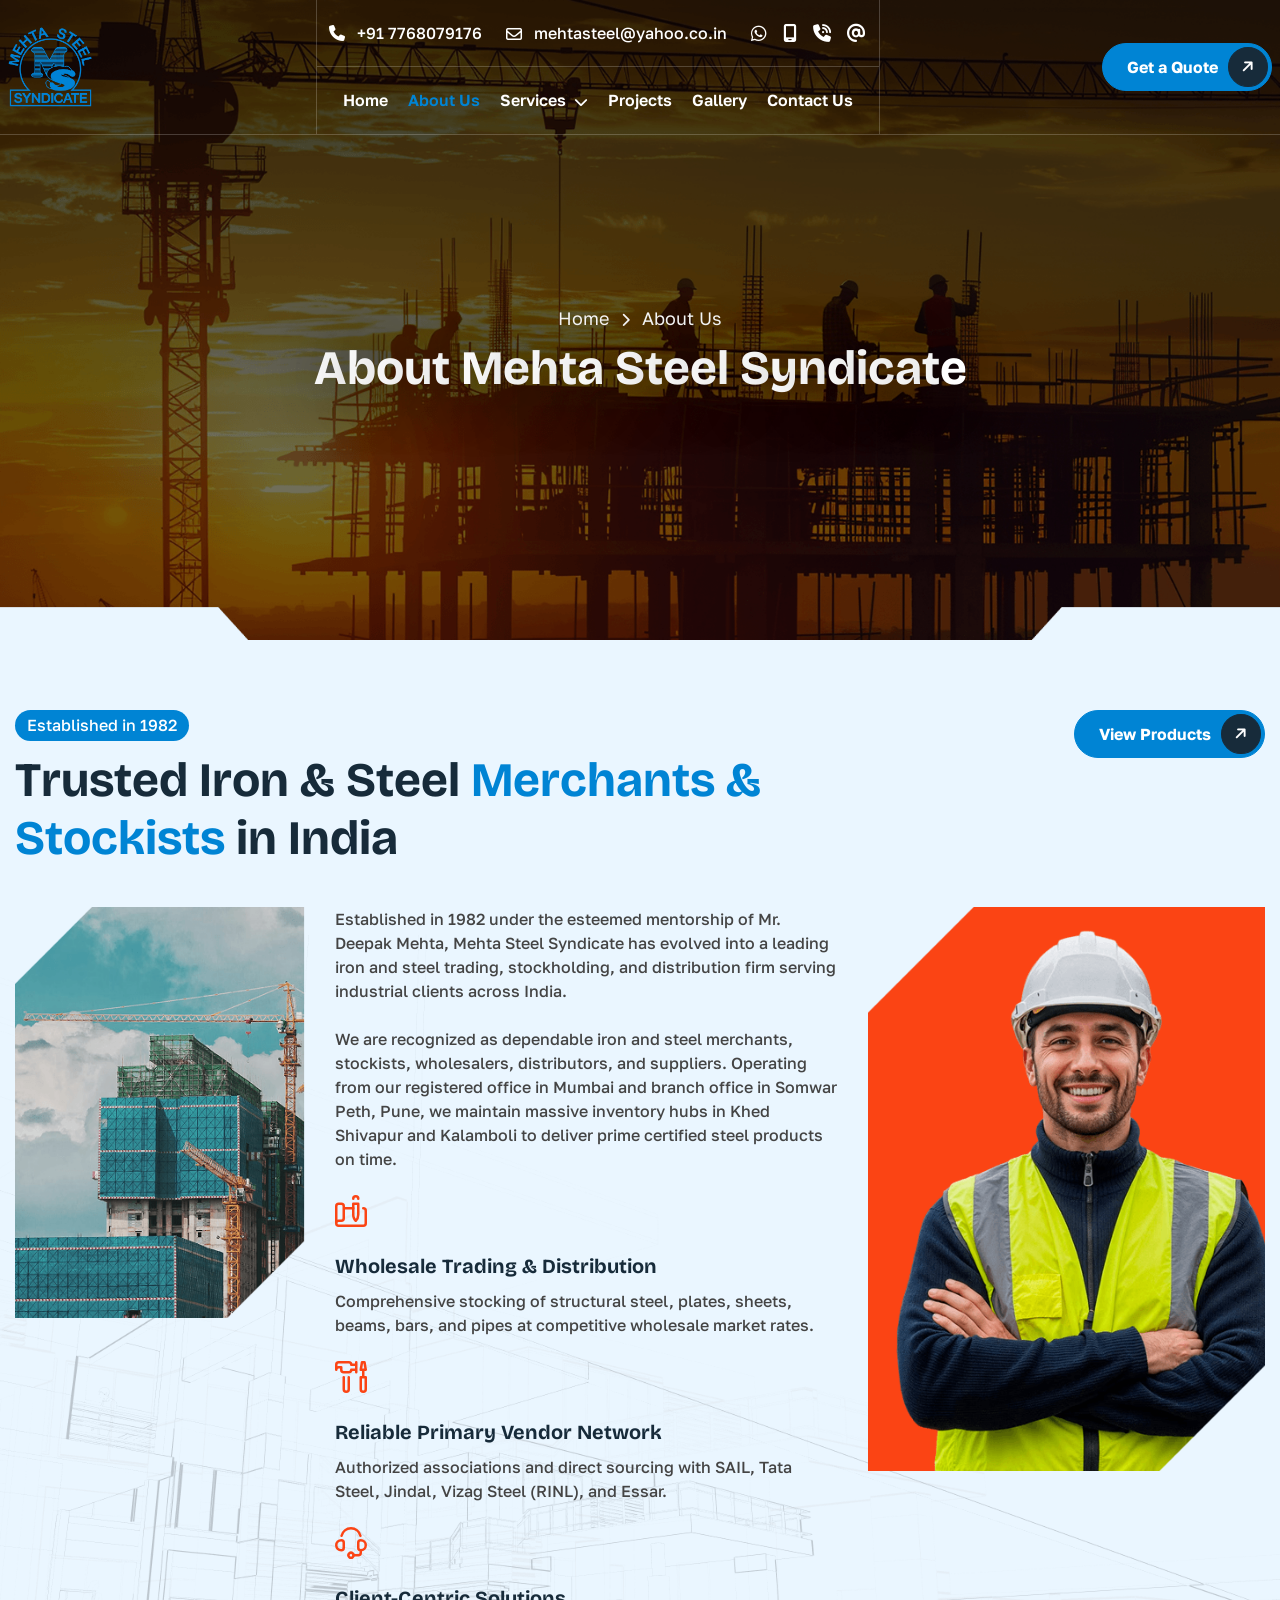
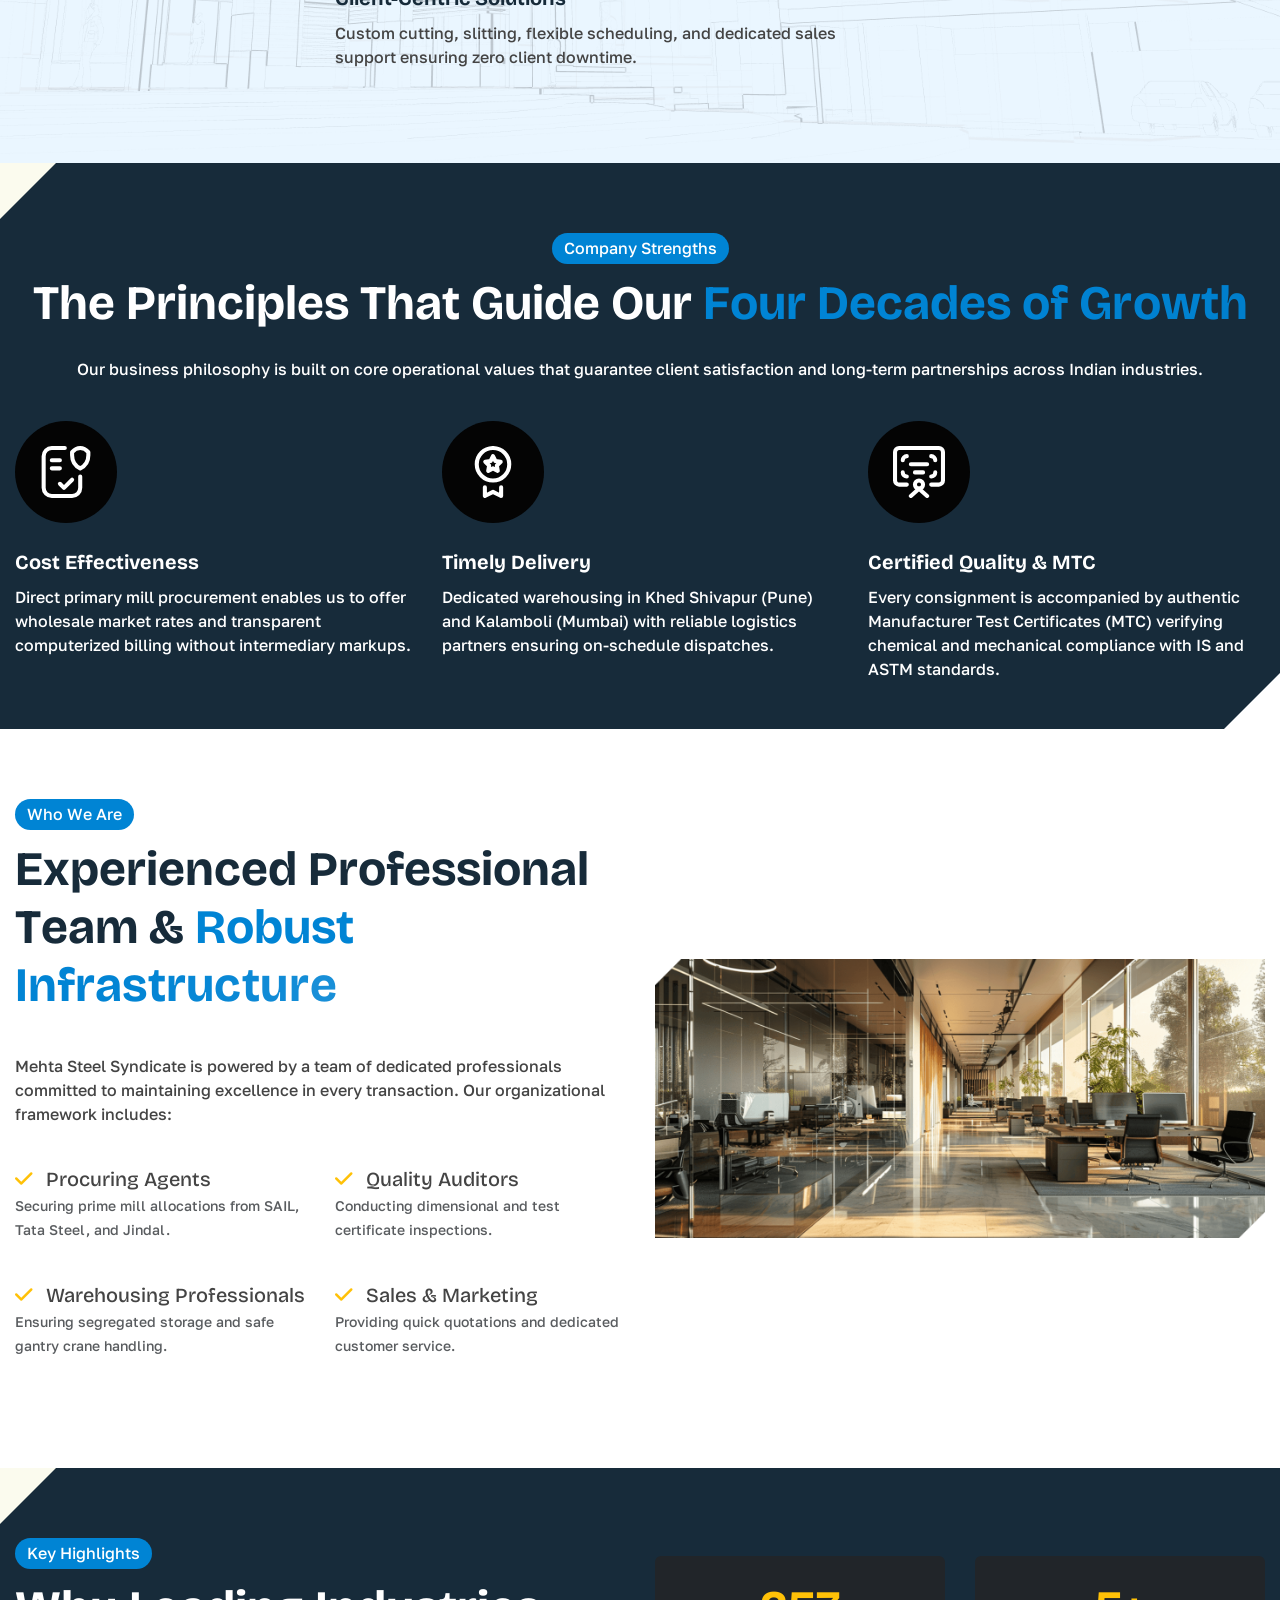
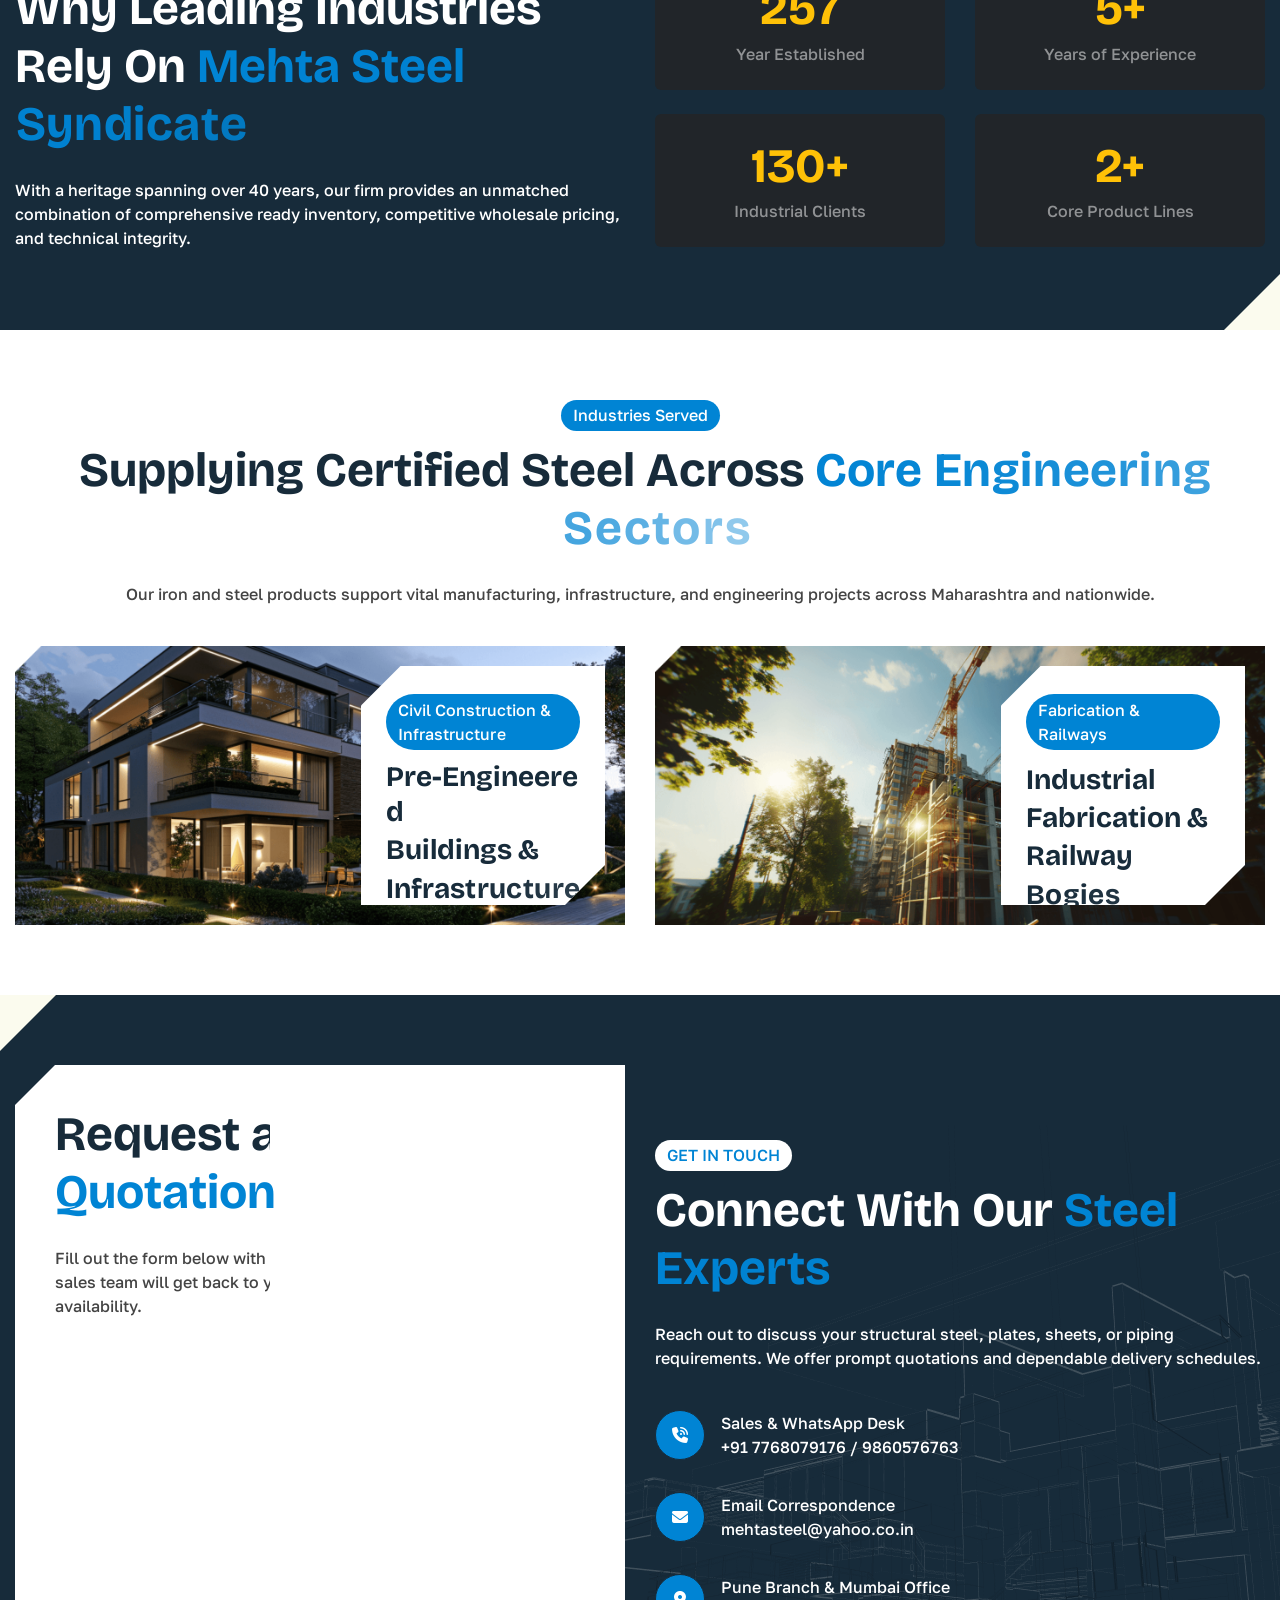
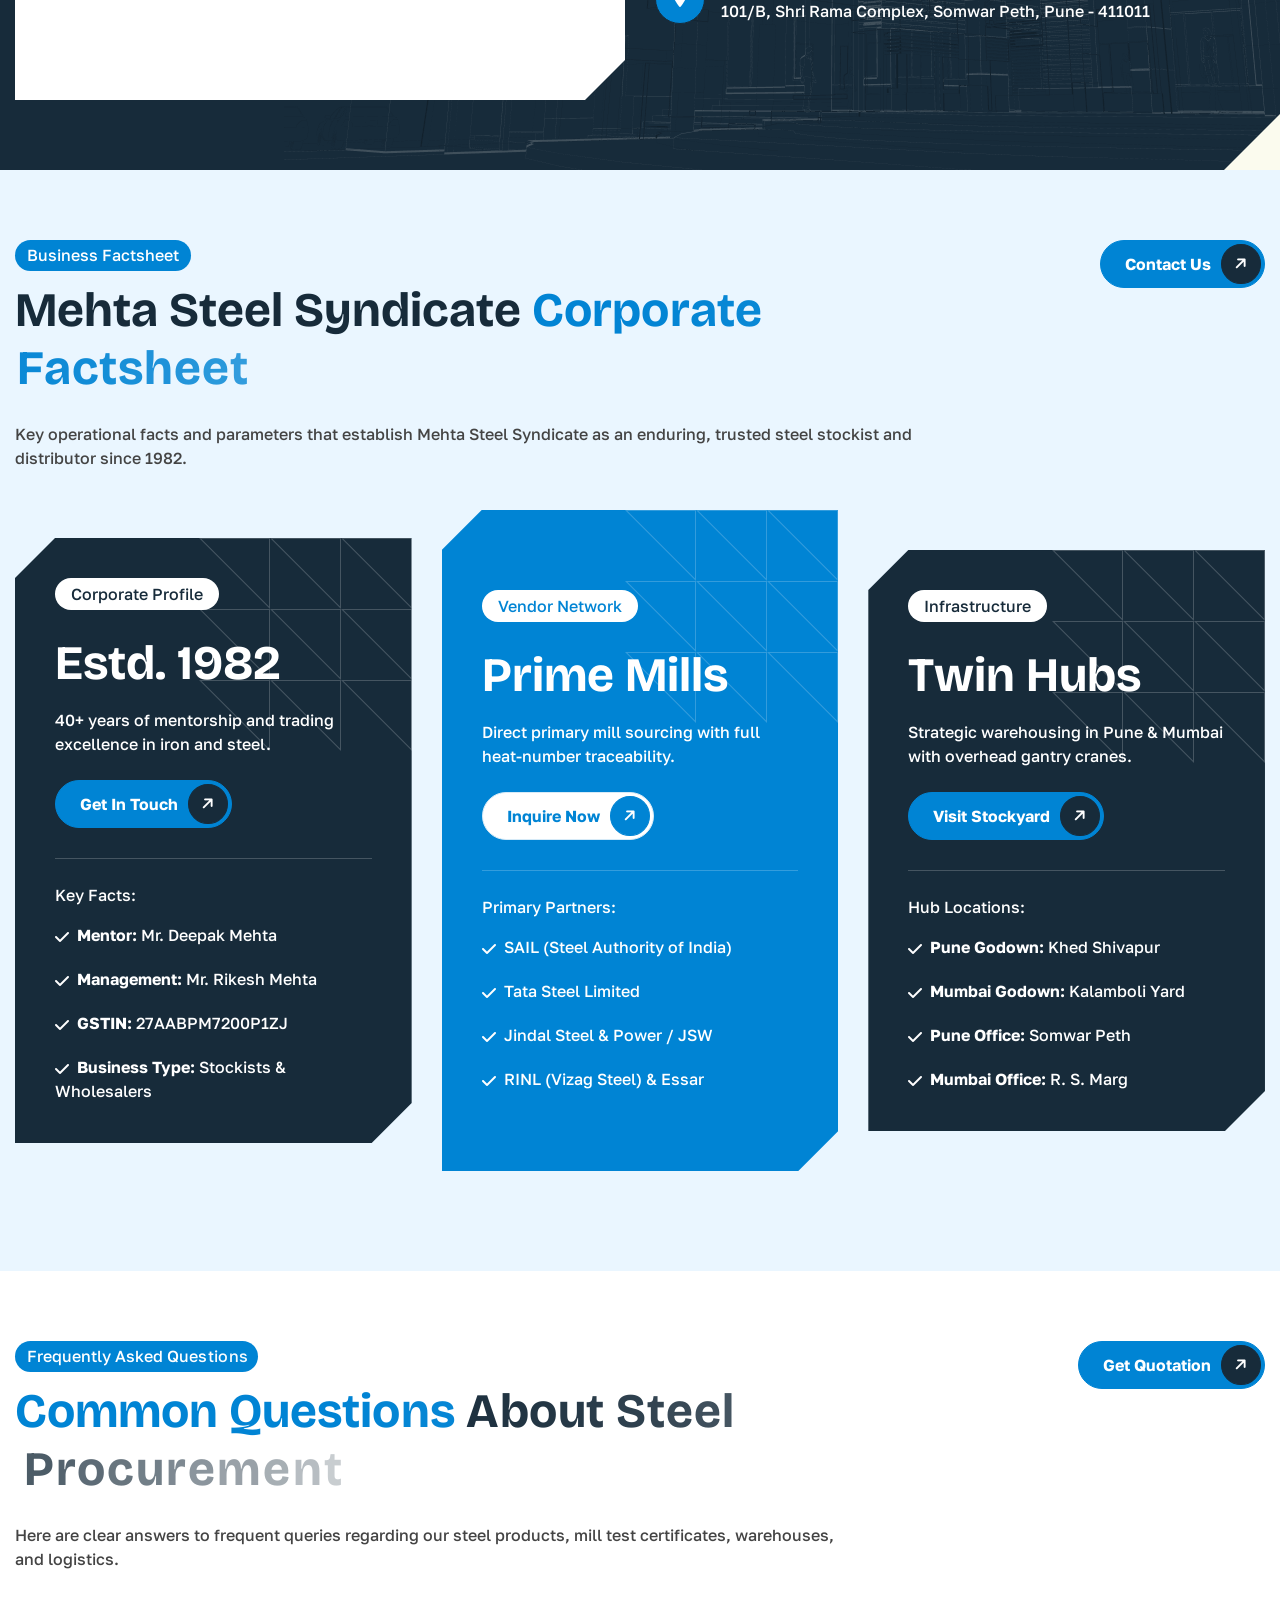
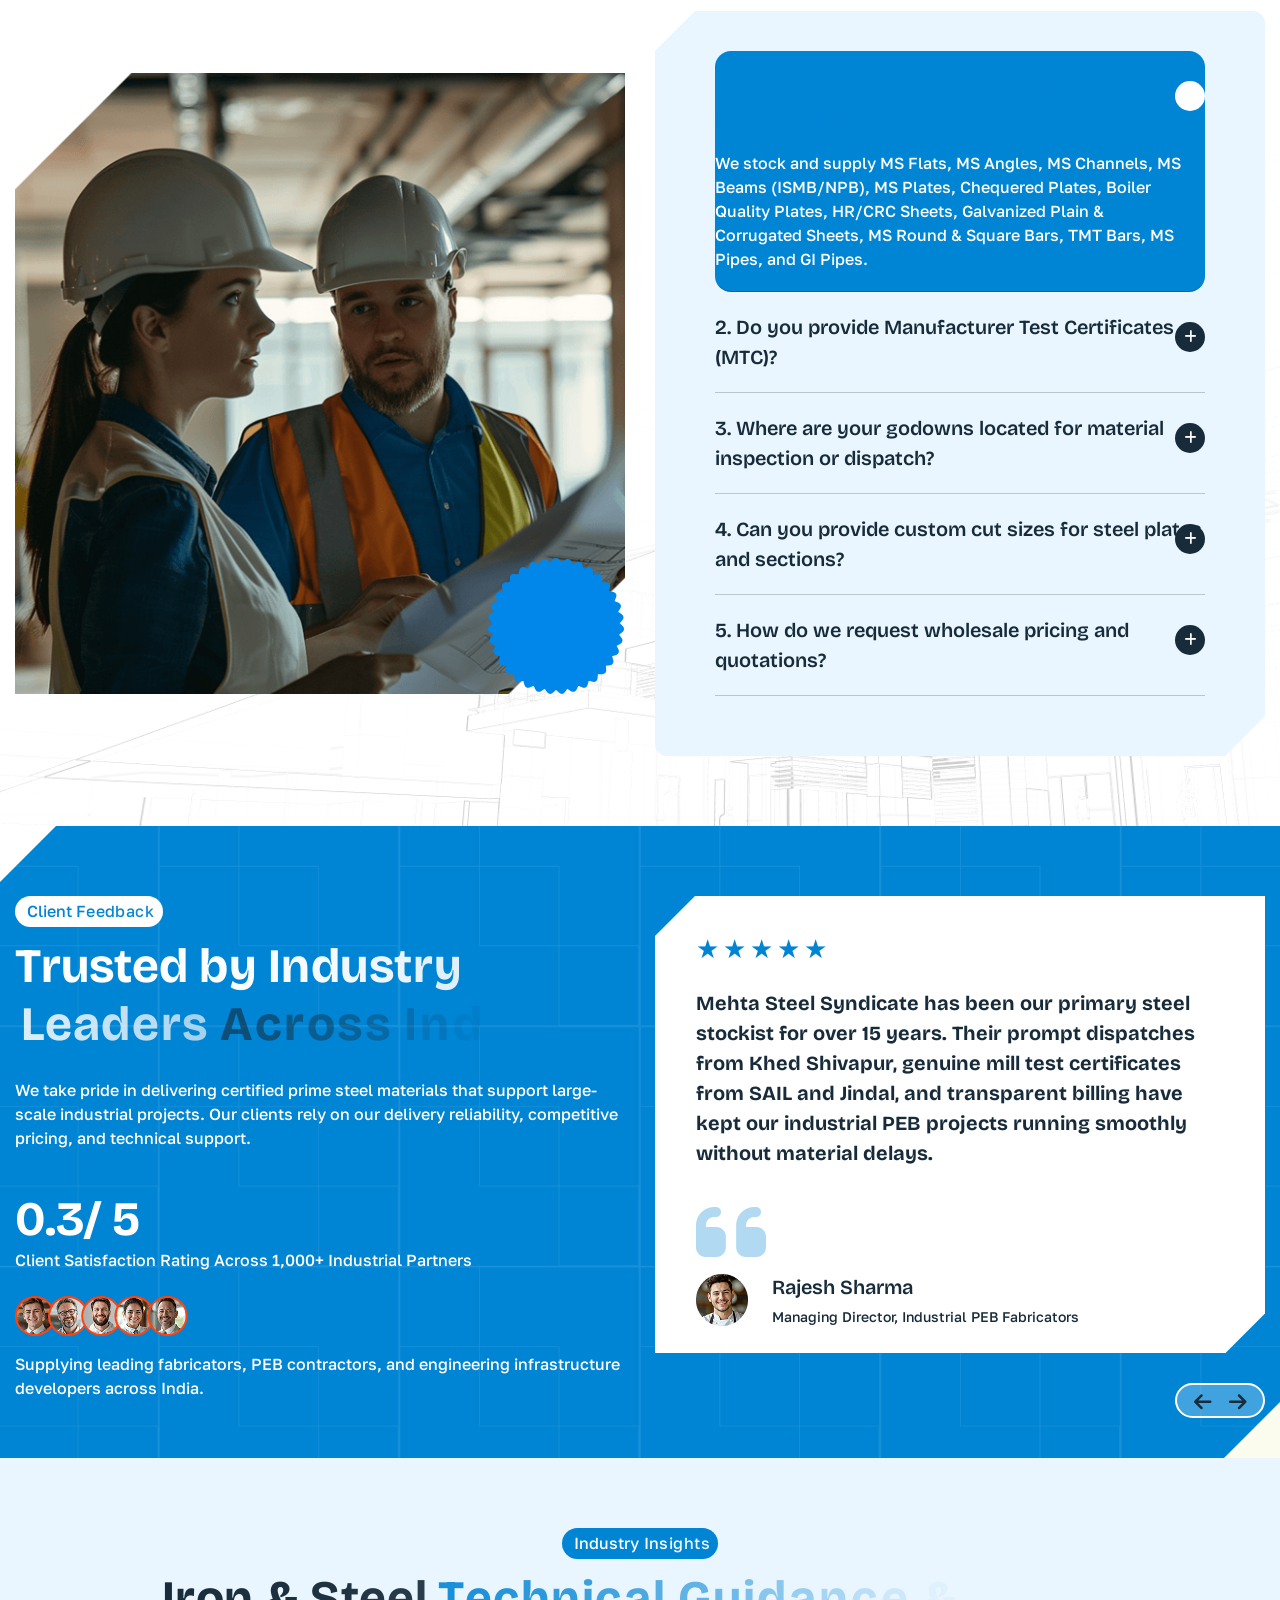
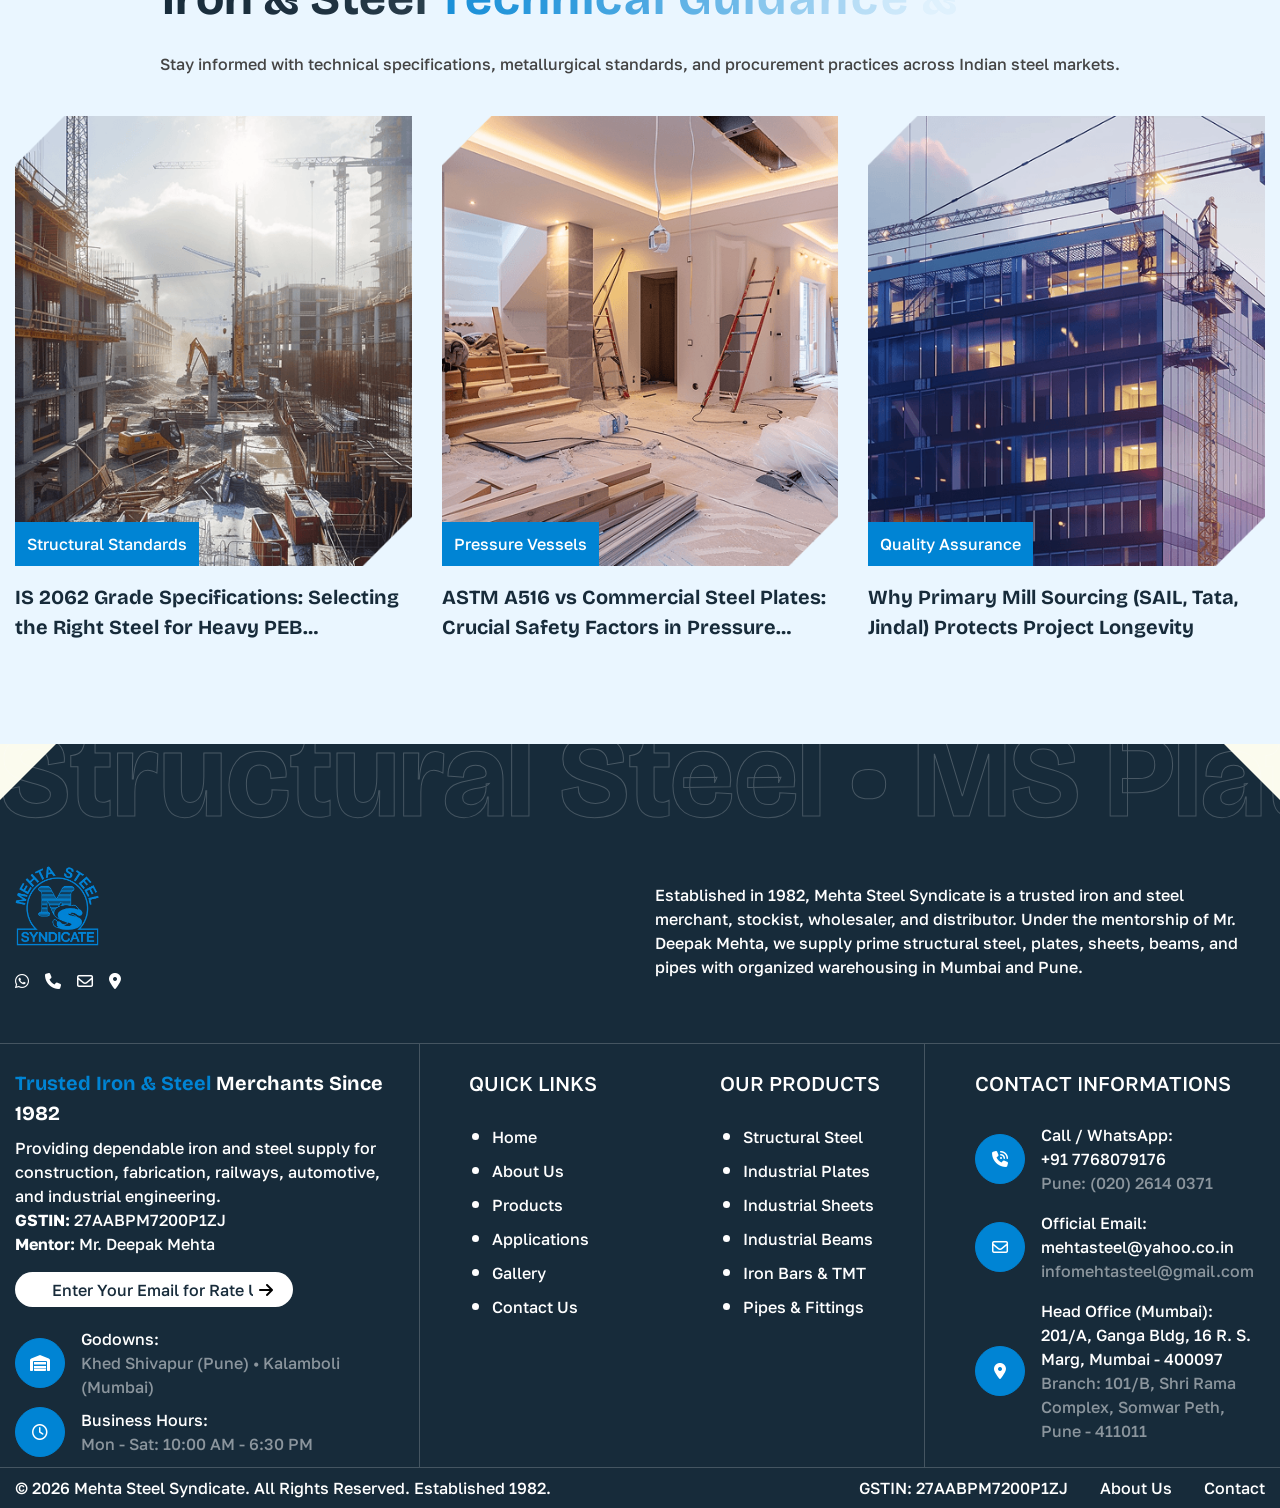
==== commit 5575f407: "update logo, add custom styles, and enhance footer and contact sections across site pages" ====
--- a/about.html
+++ b/about.html
@@ -59,13 +59,13 @@
             <div class="container px-2">
                 <!-- Logo Start -->
                 <a class="navbar-brand sisf-header-logo-link mobile-block" href="index.html">
-               <img src="assets/images/logo.svg" alt="Logo">
+               <img src="assets/UPDATED-LOGO.png" alt="Logo">
                </a>
                 <!-- Logo End -->
                 <div class="sisf-centered-header-wrapper sisf--header d-flex justify-content-between align-items-center">
                     <!-- Logo Start -->
                     <a class="navbar-brand sisf-header-logo-link" href="index.html">
-                  <img src="assets/images/logo.svg" alt="Logo">
+                  <img src="assets/UPDATED-LOGO.png" alt="Logo">
                   </a>
                     <!-- Logo End -->
                     <nav class="navbar navbar-expand-lg d-block text-center">
@@ -1266,7 +1266,7 @@
                         <div class="col-lg-6">
                             <div class="footer-logo mb-4">
                                 <a href="index.html">
-                                    <img src="assets/images/logo-white.svg" alt="Mehta Steel Syndicate" style="max-height:60px;width:auto;">
+                                    <img src="assets/UPDATED-LOGO.png" alt="Mehta Steel Syndicate" style="max-height:85px;width:auto;">
                                 </a>
                             </div>
                             <!-- Links Start -->
@@ -1296,13 +1296,13 @@
                 <div class="container">
                     <div class="row">
                         <div class="col-lg-4 col-md-6">
-                            <div class="sisf-m-title pt-5 mb-3">
+                            <div class="sisf-m-title pt-4 mb-2">
                                 <h3 class="text-white"><span class="sisf-e-colored">Trusted Iron &amp; Steel</span> Merchants Since 1982</h3>
                             </div>
                             <div class="sis-m-text">
-                                <p class="text-white">Providing dependable iron and steel supply for construction, fabrication, railways, automotive, and industrial engineering.<br><strong>GSTIN:</strong> 27AABPM7200P1ZJ<br><strong>Mentor:</strong> Mr. Deepak Mehta</p>
-                            </div>
-                            <div class="subscribe-newsletter-form pt-3">
+                                <p class="text-white mb-2">Providing dependable iron and steel supply for construction, fabrication, railways, automotive, and industrial engineering.<br><strong>GSTIN:</strong> 27AABPM7200P1ZJ<br><strong>Mentor:</strong> Mr. Deepak Mehta</p>
+                            </div>
+                            <div class="subscribe-newsletter-form pt-2 mb-3">
                                 <form id="newslettersForm">
                                     <div class="form-group bg-white position-relative d-flex align-items-center">
                                         <input type="email" name="email" class="form-control p-0 border-0 mb-0 ps-3" id="mail" placeholder="Enter Your Email for Rate Updates" required="">
@@ -1310,10 +1310,30 @@
                                     </div>
                                 </form>
                             </div>
+                            <div class="sisf-sis-contact-information footer-extra-info mt-3 pt-1">
+                                <div class="sisf-contact-box mb-2 d-flex align-items-center gap-3">
+                                    <div class="sisf-icon">
+                                        <a href="contact.html"><i class="fa-solid fa-warehouse"></i></a>
+                                    </div>
+                                    <div class="sisf-sis-e-content">
+                                        <span class="sis-title d-block">Godowns:</span>
+                                        <span class="sis-title d-block small text-white-50">Khed Shivapur (Pune) &bull; Kalamboli (Mumbai)</span>
+                                    </div>
+                                </div>
+                                <div class="sisf-contact-box d-flex align-items-center gap-3">
+                                    <div class="sisf-icon">
+                                        <a href="#"><i class="fa-regular fa-clock"></i></a>
+                                    </div>
+                                    <div class="sisf-sis-e-content">
+                                        <span class="sis-title d-block">Business Hours:</span>
+                                        <span class="sis-title d-block small text-white-50">Mon - Sat: 10:00 AM - 6:30 PM</span>
+                                    </div>
+                                </div>
+                            </div>
                         </div>
                         <div class="col-lg-2 col-md-6 d-flex justify-content-center">
                             <!-- Links Start -->
-                            <div class="footer-links pt-5 left position-relative page">
+                            <div class="footer-links pt-4 pb-4 left position-relative page">
                                 <h3 class="text-white">QUICK LINKS</h3>
                                 <ul>
                                     <li><a href="index.html" class="text-white">Home</a></li>
@@ -1328,7 +1348,7 @@
                         </div>
                         <div class="col-lg-3 col-md-6 d-flex justify-content-center">
                             <!-- Links Start -->
-                            <div class="footer-links pt-5 right position-relative page">
+                            <div class="footer-links pt-4 pb-4 right position-relative page">
                                 <h3 class="text-white">OUR PRODUCTS</h3>
                                 <ul>
                                     <li><a href="service/service-single/service-single.html" class="text-white">Structural Steel</a></li>
@@ -1343,7 +1363,7 @@
                         </div>
                         <div class="col-lg-3 col-12">
                             <!-- Links Start -->
-                            <div class="footer-links py-5 page">
+                            <div class="footer-links pt-4 pb-4 page">
                                 <h3 class="text-white">CONTACT INFORMATIONS</h3>
                                 <div class="sisf-sis-contact-information">
                                     <div class="sisf-contact-box mb-3 d-flex align-items-center gap-3">
@@ -1366,7 +1386,7 @@
                                             <a href="mailto:infomehtasteel@gmail.com" class="sis-title d-block small text-white-50">infomehtasteel@gmail.com</a>
                                         </div>
                                     </div>
-                                    <div class="sisf-contact-box mb-3 d-flex align-items-center gap-3">
+                                    <div class="sisf-contact-box d-flex align-items-center gap-3">
                                         <div class="sisf-icon">
                                             <a href="contact.html"><i class="fa-solid fa-location-dot"></i></a>
                                         </div>
@@ -1374,24 +1394,6 @@
                                             <span class="sis-title d-block">Head Office (Mumbai):</span>
                                             <span class="sis-title d-block small">201/A, Ganga Bldg, 16 R. S. Marg, Mumbai - 400097</span>
                                             <span class="sis-title d-block small text-white-50">Branch: 101/B, Shri Rama Complex, Somwar Peth, Pune - 411011</span>
-                                        </div>
-                                    </div>
-                                    <div class="sisf-contact-box mb-3 d-flex align-items-center gap-3">
-                                        <div class="sisf-icon">
-                                            <a href="contact.html"><i class="fa-solid fa-warehouse"></i></a>
-                                        </div>
-                                        <div class="sisf-sis-e-content">
-                                            <span class="sis-title d-block">Godowns:</span>
-                                            <span class="sis-title d-block small text-white-50">Khed Shivapur (Pune) &bull; Kalamboli (Mumbai)</span>
-                                        </div>
-                                    </div>
-                                    <div class="sisf-contact-box d-flex align-items-center gap-3">
-                                        <div class="sisf-icon">
-                                            <a href="#"><i class="fa-regular fa-clock"></i></a>
-                                        </div>
-                                        <div class="sisf-sis-e-content">
-                                            <span class="sis-title d-block">Business Hours:</span>
-                                            <span class="sis-title d-block small">Mon - Sat: 10:00 AM - 6:30 PM</span>
                                         </div>
                                     </div>
                                 </div>
@@ -1415,7 +1417,7 @@
                                 <div class="footer-privacy-policy">
                                     <ul class="list-unstyled d-flex align-items-center justify-content-end p-0 m-0">
                                         <li><a href="index.html" class="text-white">GSTIN: 27AABPM7200P1ZJ</a></li>
-                                        <li class="mx-3 py-4 px-3"><a href="about.html" class="text-white py-4">About Us</a></li>
+                                        <li class="mx-3 py-2 px-3"><a href="about.html" class="text-white py-2">About Us</a></li>
                                         <li><a href="contact.html" class="text-white">Contact</a></li>
                                     </ul>
                                 </div>
--- a/assets/css/custom.css
+++ b/assets/css/custom.css
@@ -61,16 +61,16 @@
 
 Background: #FFFFFF (White)
 Content:    #444444 (Dim Gray)
-Header h1:  #040404 (Jet Black)
-Header h2:  #040404 (Jet Black)
+Header h1:  #172B3A (Deep Navy)
+Header h2:  #172B3A (Deep Navy)
 Footer:     #FFFFFF (White)
 
-Main Color :  #FB4414 ("Flame Orange")
-Secondary Color : #FBFBEE ("Ivory")
+Main Color :  #0084D4 ("Mehta Steel Blue")
+Secondary Color : #EAF6FF ("Ice Blue")
 Text White:   #FFFFFF (White)
-Text Dark :   #040404 (Jet Black)
-a (standard): #040404
-a (active):   #FB4414
+Text Dark :   #172B3A (Deep Navy)
+a (standard): #172B3A
+a (active):   #0084D4
 -------------------------------------------------------------------*/
 
 /*------------------------------------------------------------------
@@ -90,13 +90,27 @@
 ================================== */
 
 :root {
-    --main-color: #FB4414;
-    --primary-color: #040404;
-    --secondary-color: #FBFBEE;
+    /* Centralized Brand Color Palette - Mehta Steel Syndicate */
+    --brand-primary: #0084D4;
+    --brand-primary-dark: #0078C8;
+    --brand-primary-hover: #0069AD;
+    --brand-primary-light: #EAF6FF;
+    --brand-white: #FFFFFF;
+    --brand-text-dark: #172B3A;
+    --brand-border-light: #D6EAF7;
+
+    /* Theme Variable Aliases for Centralized Consistency */
+    --main-color: var(--brand-primary);
+    --main-color-dark: var(--brand-primary-dark);
+    --main-color-hover: var(--brand-primary-hover);
+    --main-color-light: var(--brand-primary-light);
+    --primary-color: var(--brand-text-dark);
+    --secondary-color: var(--brand-primary-light);
     --text-color: #444444;
-    --white-color: #FFFFFF;
+    --white-color: var(--brand-white);
+    --border-color: var(--brand-border-light);
     --error-color: rgb(230, 87, 87);
-    --accent-color: #8F0177;
+    --accent-color: var(--brand-primary-dark);
     --default-font: "Golos Text", sans-serif;
     --heading-font: "Bricolage Grotesque", sans-serif;
 }
@@ -191,7 +205,7 @@
     margin-bottom: 15px;
     display: inline-block;
     padding: 4px 16px;
-    background: #FB441433;
+    background: var(--brand-primary-light); border: 1px solid var(--brand-border-light); color: var(--brand-primary);
     border: 1px solid transparent;
     border-radius: 50px;
 }
@@ -529,12 +543,12 @@
 .sis-btn-default:hover {
     color: var(--white-color);
     transition: all 0.3s ease-in-out;
-    border: 1px solid var(--main-color) !important;
-    background-color: var(--main-color) !important;
+    border: 1px solid var(--brand-primary-hover) !important;
+    background-color: var(--brand-primary-hover) !important;
 }
 
 .sis-btn-default:hover i {
-    color: var(--main-color);
+    color: var(--brand-primary-hover);
     background-color: var(--white-color);
     border: 1px solid var(--white-color);
     transform: rotate(0deg);
@@ -565,17 +579,17 @@
 }
 
 .sis-btn-default.btn-dark {
-    color: var(--main-color);
+    color: var(--brand-primary); border: 1px solid var(--brand-border-light) !important;
     background: var(--white-color);
 }
 
 .sis-btn-default.btn-dark i {
-    background-color: var(--main-color);
-    border: 1px solid var(--main-color);
+    background-color: var(--brand-primary);
+    border: 1px solid var(--brand-primary);
 }
 
 .sis-btn-default.btn-dark:hover i {
-    background-color: var(--white-color);
+    background-color: var(--brand-primary-hover);
     border: 1px solid var(--white-color);
 }
 
@@ -773,8 +787,10 @@
 }
 
 .sis-main-header .sis-header-sticky.active .navbar-brand img {
-    width: 118px;
+    max-height: 55px;
+    width: auto;
     height: auto;
+    object-fit: contain;
 }
 
 .navbar {
@@ -788,8 +804,10 @@
 }
 
 .sis-main-header .sis-header-sticky.active .navbar-brand img {
+    max-height: 55px;
     width: auto;
     height: auto;
+    object-fit: contain;
 }
 
 .sisf-main-header {
@@ -916,8 +934,18 @@
 }
 
 .sisf-header-logo-link.navbar-brand img {
+    max-height: 85px;
     width: auto;
     height: auto;
+    object-fit: contain;
+}
+
+.footer-logo img {
+    max-height: 85px;
+    width: auto;
+    height: auto;
+    object-fit: contain;
+    display: inline-block;
 }
 
 .navbar-brand.mobile-block.sisf-header-logo-link {
@@ -1351,6 +1379,18 @@
     object-fit: cover;
 }
 
+.sis-hero.hero-slider .hero-slider-layout .hero-slide .hero-slider-image::after {
+    content: '';
+    position: absolute;
+    top: 0;
+    right: 0;
+    bottom: 0;
+    left: 0;
+    background: linear-gradient(180deg, rgba(0, 0, 0, 0.86) 0%, rgba(0, 0, 0, 0.78) 50%, rgba(0, 0, 0, 0.88) 100%);
+    z-index: 1;
+    pointer-events: none;
+}
+
 .sis-hero.hero-slider .hero-slider-layout .hero-slide .hero-content {
     position: relative;
     z-index: 2;
@@ -1689,6 +1729,124 @@
     z-index: 0;
 }
 
+.sis-our-process-section .sisf-our-process-img figure {
+    background: transparent;
+    overflow: visible;
+}
+
+.sis-our-process-section .sisf-our-process-img img {
+    display: block;
+    filter: drop-shadow(0 14px 28px rgba(0, 40, 80, 0.12));
+}
+
+/* Process Accordion Styling */
+.sis-our-process-section .accordion {
+    --bs-accordion-bg: transparent;
+}
+
+.sis-our-process-section .accordion-item {
+    background-color: var(--white-color) !important;
+    border: 1px solid var(--brand-border-light, #D6EAF7) !important;
+    border-radius: 12px !important;
+    margin-bottom: 16px;
+    overflow: hidden;
+    transition: all 0.3s cubic-bezier(0.4, 0, 0.2, 1);
+    box-shadow: 0 4px 14px rgba(0, 0, 0, 0.03);
+}
+
+.sis-our-process-section .accordion-item:last-child {
+    margin-bottom: 0;
+}
+
+.sis-our-process-section .accordion-button {
+    background-color: transparent !important;
+    color: var(--brand-text-dark, #172B3A) !important;
+    font-weight: 700;
+    font-size: 18px;
+    padding: 18px 24px;
+    box-shadow: none !important;
+    display: flex;
+    align-items: center;
+    border: none !important;
+    transition: all 0.3s ease;
+}
+
+.sis-our-process-section .accordion-button:focus {
+    box-shadow: none !important;
+    border-color: transparent !important;
+}
+
+.sis-our-process-section .sis-process-number {
+    display: inline-flex;
+    align-items: center;
+    justify-content: center;
+    width: 44px;
+    height: 44px;
+    min-width: 44px;
+    border-radius: 10px;
+    background-color: var(--brand-primary-light, #EAF6FF);
+    color: var(--brand-primary, #0084D4);
+    font-weight: 700;
+    font-size: 16px;
+    margin-right: 18px;
+    transition: all 0.3s ease;
+}
+
+/* Active / Expanded Accordion Item */
+.sis-our-process-section .accordion-item:has(.accordion-button:not(.collapsed)) {
+    background-color: var(--brand-primary, #0084D4) !important;
+    border-color: var(--brand-primary, #0084D4) !important;
+    box-shadow: 0 10px 30px rgba(0, 132, 212, 0.28) !important;
+}
+
+.sis-our-process-section .accordion-button:not(.collapsed) {
+    background-color: transparent !important;
+    color: var(--white-color) !important;
+}
+
+.sis-our-process-section .accordion-button:not(.collapsed) .sis-process-number {
+    background-color: rgba(255, 255, 255, 0.2) !important;
+    color: var(--white-color) !important;
+}
+
+.sis-our-process-section .accordion-button:not(.collapsed)::after {
+    filter: brightness(0) invert(1) !important;
+}
+
+.sis-our-process-section .accordion-button.collapsed::after {
+    filter: brightness(0) saturate(100%) invert(38%) sepia(91%) saturate(2206%) hue-rotate(184deg) brightness(93%) contrast(101%);
+}
+
+.sis-our-process-section .accordion-item:has(.accordion-button:not(.collapsed)) .accordion-body {
+    padding: 0 24px 22px calc(24px + 44px + 18px);
+    background-color: transparent !important;
+    border-top: none !important;
+}
+
+.sis-our-process-section .accordion-item:has(.accordion-button:not(.collapsed)) .accordion-body p {
+    color: rgba(255, 255, 255, 0.95) !important;
+    margin-bottom: 0;
+    font-size: 15px;
+    line-height: 1.65;
+}
+
+@media (max-width: 767.98px) {
+    .sis-our-process-section .accordion-button {
+        font-size: 16px;
+        padding: 14px 16px;
+    }
+    .sis-our-process-section .sis-process-number {
+        width: 36px;
+        height: 36px;
+        min-width: 36px;
+        font-size: 14px;
+        margin-right: 12px;
+    }
+    .sis-our-process-section .accordion-item:has(.accordion-button:not(.collapsed)) .accordion-body {
+        padding: 0 16px 16px 16px;
+    }
+}
+
 .sisf-process-image .sis-e-icon-spin {
     position: absolute;
     right: 0px;
@@ -1774,7 +1932,7 @@
 }
 
 .sis-process-hover-item .sisf-e-inner:hover {
-    background: linear-gradient(205deg, #fb441433 0%, var(--main-color) 97%);
+    background: linear-gradient(205deg, var(--brand-primary-light) 0%, var(--brand-primary) 97%);
     transition: 0.2s ease-in-out;
 }
 
@@ -2318,7 +2476,7 @@
     margin-bottom: 30px;
     padding: 40px;
     overflow: hidden;
-    background-color: #FB441433;
+    background-color: var(--brand-primary-light); border: 1px solid var(--brand-border-light);
     transition: 0.4s ease-in-out;
     aspect-ratio: 1;
 }
@@ -2740,7 +2898,7 @@
 
 .testimonial-right.page .sisf-e-inner.sis-e-page {
     aspect-ratio: 1 / 0.89;
-    background: #FB441433;
+    background: var(--brand-primary-light); border: 1px solid var(--brand-border-light);
 }
 
 .testimonial-right.page .sisf-e-inner.sis-e-page .sisf-bottom-quote-with-content {
@@ -2748,7 +2906,7 @@
 }
 
 .testimonial-right.page .sis-slider-arrow {
-    background: #FB441433;
+    background: rgba(255, 255, 255, 0.25); border: 2px solid var(--white-color);
     position: unset !important;
     margin-top: 30px;
 }
@@ -3313,6 +3471,135 @@
         18. Letest Blog Section Css
 ======================================= */
 
+.sis-letest-blog-section .sis-letest-blog-item {
+    margin-bottom: 30px;
+}
+
+.sis-letest-blog-section .sis-letest-blog-item .sisf-e-inner {
+    background-color: transparent !important;
+    border: none !important;
+    border-radius: 0 !important;
+    overflow: visible !important;
+    box-shadow: none !important;
+    transition: transform 0.35s ease;
+    height: 100%;
+    display: flex;
+    flex-direction: column;
+}
+
+.sis-letest-blog-section .sis-letest-blog-item:hover .sisf-e-inner {
+    transform: translateY(-6px);
+}
+
+.sis-letest-blog-section .sisf-blog-image {
+    position: relative;
+    overflow: visible !important;
+    background: transparent !important;
+    line-height: 0;
+}
+
+.sis-letest-blog-section .sisf-blog-image figure {
+    margin: 0;
+    overflow: visible !important;
+    background: transparent !important;
+    width: 100%;
+}
+
+.sis-letest-blog-section .sisf-blog-image img {
+    width: 100%;
+    height: auto !important;
+    aspect-ratio: 451 / 511;
+    object-fit: cover;
+    display: block;
+    filter: drop-shadow(0 12px 24px rgba(0, 40, 80, 0.12));
+    transition: transform 0.5s ease;
+}
+
+.sis-letest-blog-section .sis-letest-blog-item:hover .sisf-blog-image img {
+    transform: scale(1.03);
+}
+
+.sis-letest-blog-section .sis-blog-tag {
+    display: inline-block;
+    background-color: var(--brand-primary-light, #EAF6FF);
+    color: var(--brand-primary, #0084D4);
+    font-size: 11px;
+    font-weight: 700;
+    text-transform: uppercase;
+    letter-spacing: 0.8px;
+    padding: 5px 14px;
+    border-radius: 50px;
+    border: 1px solid var(--brand-border-light, #D6EAF7);
+    transition: all 0.3s ease;
+}
+
+.sis-letest-blog-section .sis-letest-blog-item:hover .sis-blog-tag {
+    background-color: var(--brand-primary, #0084D4);
+    color: var(--white-color);
+    border-color: var(--brand-primary, #0084D4);
+}
+
+/* Card Content Below Image */
+.sis-letest-blog-section .sisf-blog-content {
+    background-color: var(--white-color) !important;
+    border: 1px solid var(--brand-border-light, #D6EAF7);
+    border-radius: 12px;
+    padding: 22px !important;
+    margin-top: 18px;
+    flex: 1;
+    display: flex;
+    flex-direction: column;
+    justify-content: space-between;
+    box-shadow: 0 4px 16px rgba(0, 0, 0, 0.04);
+    transition: all 0.35s ease;
+}
+
+.sis-letest-blog-section .sis-letest-blog-item:hover .sisf-blog-content {
+    border-color: var(--brand-primary, #0084D4);
+    box-shadow: 0 12px 28px rgba(0, 132, 212, 0.14);
+}
+
+.sis-letest-blog-section .sisf-blog-content .sisf-e-title a {
+    color: var(--brand-text-dark, #172B3A);
+    text-decoration: none;
+    font-weight: 700;
+    font-size: 18px;
+    line-height: 1.45;
+    transition: color 0.3s ease;
+}
+
+.sis-letest-blog-section .sis-letest-blog-item:hover .sisf-blog-content .sisf-e-title a {
+    color: var(--brand-primary, #0084D4);
+}
+
+.sis-letest-blog-section .sisf-blog-content p {
+    color: #55697a;
+    font-size: 14px;
+    line-height: 1.6;
+    margin-bottom: 16px;
+    margin-top: 8px;
+}
+
+.sis-letest-blog-section .sisf-blog-content .sisf-e-button {
+    margin-top: auto;
+}
+
+.sis-letest-blog-section .sisf-blog-content .sis-outlined-btn {
+    display: inline-flex;
+    align-items: center;
+    gap: 8px;
+    color: var(--brand-primary, #0084D4);
+    font-weight: 600;
+    font-size: 14px;
+    text-decoration: none;
+    transition: all 0.3s ease;
+}
+
+.sis-letest-blog-section .sisf-blog-content .sis-outlined-btn:hover {
+    color: var(--brand-primary-dark, #0078C8);
+    gap: 12px;
+}
+
 .sis-letest-blog-item .sisf-e-content .sisf-e-title-link {
     color: var(--primary-color);
     position: relative;
@@ -3955,7 +4242,7 @@
 }
 
 .sisf-page .sisf-e-info .post-cat {
-    background: #F477211A;
+    background: var(--brand-primary-light); color: var(--brand-primary); border-radius: 4px;
     padding: 2px 8px;
 }
 
@@ -4850,7 +5137,7 @@
     opacity: 0;
     border-radius: 8px;
     transition: 0.4s ease-in-out;
-    background: linear-gradient(360deg, #FB4414 0%, rgba(102, 102, 102, 0) 100%);
+    background: linear-gradient(360deg, var(--brand-primary) 0%, rgba(102, 102, 102, 0) 100%);
 }
 
 .sisf-sis-video-gallery-image:hover .sis-video-play-button.sisf-m-play-inner {
@@ -5312,7 +5599,7 @@
 }
 
 .sisf-landing-header-top .sis-offered-period-content p .sisf-e-colored {
-    color: #F37934 !important;
+    color: var(--brand-primary) !important;
 }
 
 .sisf-landing-header-top .sis-offered-period-content p .sis-fire {
@@ -5647,8 +5934,10 @@
         height: auto;
     }
     .sisf-header-logo-link.navbar-brand img {
-        width: 125px;
+        max-height: 75px;
+        width: auto;
         height: auto;
+        object-fit: contain;
     }
     .sisf-centered-header-wrapper.sisf--header {
         width: 100%;
@@ -6020,8 +6309,10 @@
         display: block;
     }
     .sisf-header-logo-link.navbar-brand img {
-        width: 170px;
+        max-height: 48px;
+        width: auto;
         height: auto;
+        object-fit: contain;
     }
     .sisf-main-header .in-mobile {
         display: none !important;
@@ -6513,8 +6804,10 @@
         padding: 10px !important;
     }
     .sisf-header-logo-link.navbar-brand img {
-        width: 170px;
+        max-height: 44px;
+        width: auto;
         height: auto;
+        object-fit: contain;
     }
     .sisf-header-logo-link.navbar-brand {
         display: flex !important;
@@ -7148,37 +7441,172 @@
 
 /* Hero Section Center Alignment */
 .sis-hero.home-page .hero-slider-layout .hero-slide {
+    height: 100vh;
+    min-height: 650px;
+    max-height: 850px;
     align-items: center;
-    padding-top: 140px;
-    padding-bottom: 70px;
-    min-height: 850px;
-}
-.sis-hero.home-page .hero-content {
+    padding-top: 130px;
+    padding-bottom: 50px;
+}
+.sis-hero.home-page .hero-slider-layout .hero-slide .hero-content {
     margin: 0 auto;
     text-align: center;
+    padding-bottom: 0;
 }
 .sis-hero.home-page .hero-content .sis-section-title {
     text-align: center;
+    margin-bottom: 0;
+}
+.sis-hero.home-page .hero-content .sis-section-title h1 {
+    font-size: clamp(38px, 4.2vw, 68px);
+    line-height: 1.15;
+    margin-bottom: 20px;
 }
 .sis-hero.home-page .hero-content .sisf-subtitle {
     display: inline-block;
     margin-bottom: 15px;
 }
 .sis-hero.home-page .hero-content .sisf-m-text {
-    max-width: 820px;
+    max-width: 760px;
     margin: 0 auto 30px auto;
 }
 .sis-hero.home-page .hero-content .sisf-m-text p {
     text-align: center;
     margin-bottom: 0;
+    padding-bottom: 0;
+    font-size: 16px;
+    line-height: 1.6;
 }
 .sis-hero.home-page .hero-content .button-group {
     justify-content: center;
-}
+    margin-bottom: 0;
+}
+
 @media (max-width: 991px) {
     .sis-hero.home-page .hero-slider-layout .hero-slide {
+        height: auto;
+        min-height: 600px;
         padding-top: 110px;
         padding-bottom: 50px;
-        min-height: 650px;
-    }
-}
+    }
+}
+
+
+/* ==========================================================================
+   Mehta Steel Syndicate - Centralized Brand Color Integration
+   Palette: Primary #0084D4 | Primary Dark #0078C8 | Primary Hover #0069AD
+            Primary Light #EAF6FF | White #FFFFFF | Dark Text #172B3A
+            Light Border #D6EAF7
+   ========================================================================== */
+
+/* 1. Header & Navigation Accents */
+.sis-main-menu ul li a:hover,
+.sis-main-menu ul li a:focus,
+.sis-main-menu ul li a.active,
+.sis-header-top .sisf-e-title-text:hover,
+.social-icons-link ul li a:hover,
+.footer-social-icons-link li a:hover,
+.footer-social-icons-link li a:hover i {
+    color: var(--brand-primary) !important;
+}
+
+/* 2. Hero Section Accents */
+.hero-content .sis-section-title .sisf-subtitle {
+    background: rgba(0, 132, 212, 0.18);
+    border: 1px solid rgba(0, 132, 212, 0.38);
+    color: var(--white-color) !important;
+}
+
+/* 3. Product & Service Cards */
+.sisf-service-list-item:hover .sisf-e-title a {
+    color: var(--brand-primary) !important;
+}
+
+/* 4. Brand Icon Filter for SVG Icons */
+.sisf-service-icon-image img,
+.sisf-sis-icon-image img,
+.sisf-top-pricing-icon img,
+.sis-about-left-icon img,
+.sis-about-right-icon img {
+    filter: brightness(0) saturate(100%) invert(38%) sepia(91%) saturate(2206%) hue-rotate(184deg) brightness(93%) contrast(101%);
+}
+
+/* 5. Decorative Component Accents Across All Pages */
+.sis-industry-card .sis-industry-icon i,
+.sis-team-member-item .text-danger,
+.sis-counter-box .text-warning,
+.sis-pricing-table .text-warning,
+.sis-excellence-and-trust-section .text-warning,
+.sis-about-section .text-warning,
+.sis-counter-item .text-warning,
+.sisf-counter-box .text-warning {
+    color: var(--brand-primary) !important;
+}
+
+.sis-industry-card,
+.sis-team-member-item,
+.sis-pricing-table {
+    border-color: var(--brand-border-light);
+}
+
+/* 6. Testimonial Section Text Contrast */
+.sis-testimonial-section .text-dark {
+    color: var(--brand-primary-light) !important;
+}
+
+/* 7. Form Focus States */
+.form-control:focus,
+.form-select:focus {
+    border-color: var(--brand-primary) !important;
+    box-shadow: 0 0 0 0.25rem rgba(0, 132, 212, 0.25) !important;
+}
+
+/* 8. Accordion Active Items */
+.accordion-item:has(.accordion-button:not(.collapsed)),
+.sisf-sis-page-accordian .accordion-item:has(.accordion-button:not(.collapsed)) {
+    background: var(--brand-primary) !important;
+    border-radius: 16px !important;
+}
+
+.accordion-button:not(.collapsed)::before,
+.sisf-page-accordian .accordion-button:not(.collapsed)::before {
+    background: var(--white-color) !important;
+    color: var(--brand-primary) !important;
+}
+
+/* 9. Back-to-Top Button */
+.sis-back-to-top {
+    background-color: var(--brand-primary);
+    border: 1px solid var(--white-color);
+}
+
+.sis-back-to-top:hover {
+    color: var(--brand-primary);
+    background-color: var(--white-color);
+    border: 1px solid var(--brand-primary);
+}
+
+/* 10. Selection & Scrollbar */
+::selection {
+    background: var(--brand-primary);
+    color: var(--white-color);
+}
+
+::-moz-selection {
+    background: var(--brand-primary);
+    color: var(--white-color);
+}
+
+/* Accordion Expanded Content Contrast */
+.accordion-item:has(.accordion-button:not(.collapsed)) .accordion-body,
+.accordion-item:has(.accordion-button:not(.collapsed)) .accordion-body p,
+.accordion-item:has(.accordion-button:not(.collapsed)) .sisf-e-content-inner p,
+.sisf-sis-page-accordian .accordion-item:has(.accordion-button:not(.collapsed)) .accordion-body p {
+    color: var(--white-color) !important;
+}
+
+/* Spinning Consultation Badge Filter */
+.sis-e-icon-spin img,
+.sis-about-icon-spin-left img {
+    filter: brightness(0) saturate(100%) invert(38%) sepia(91%) saturate(2206%) hue-rotate(184deg) brightness(93%) contrast(101%);
+}
